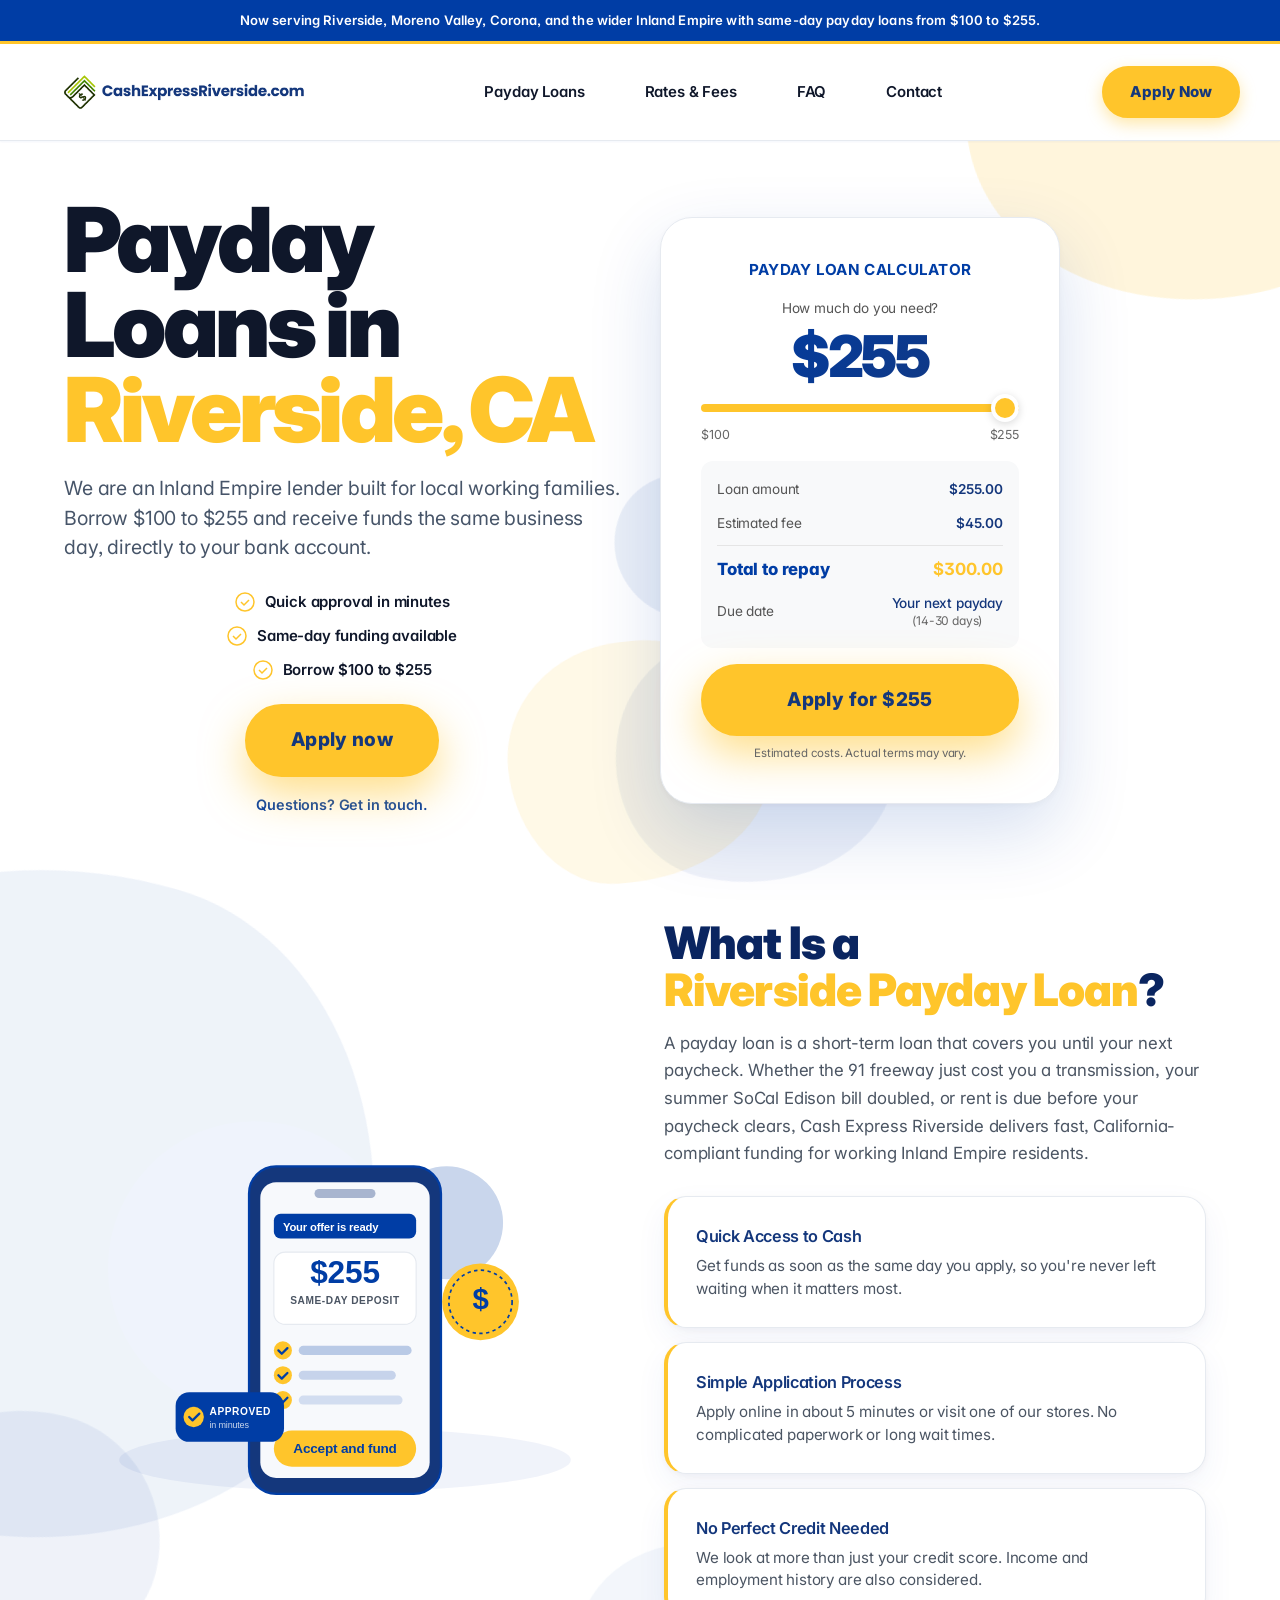
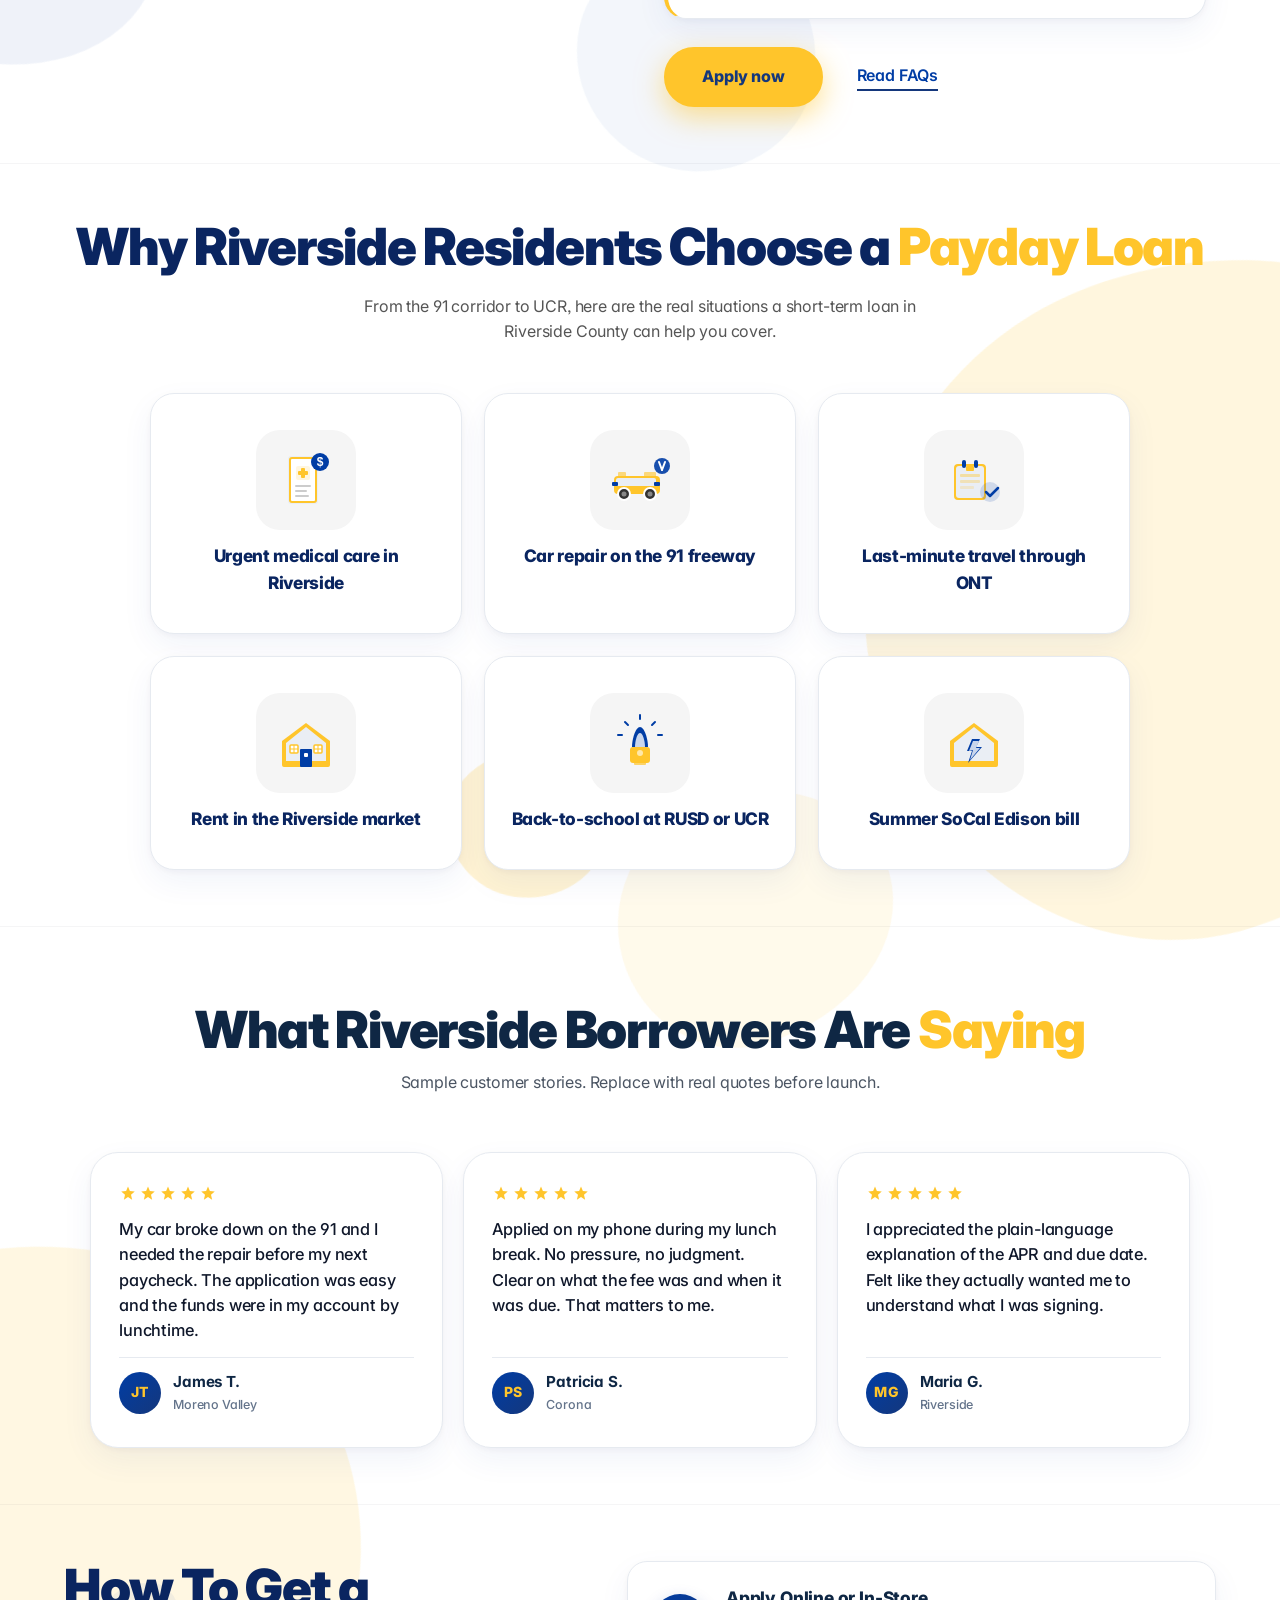
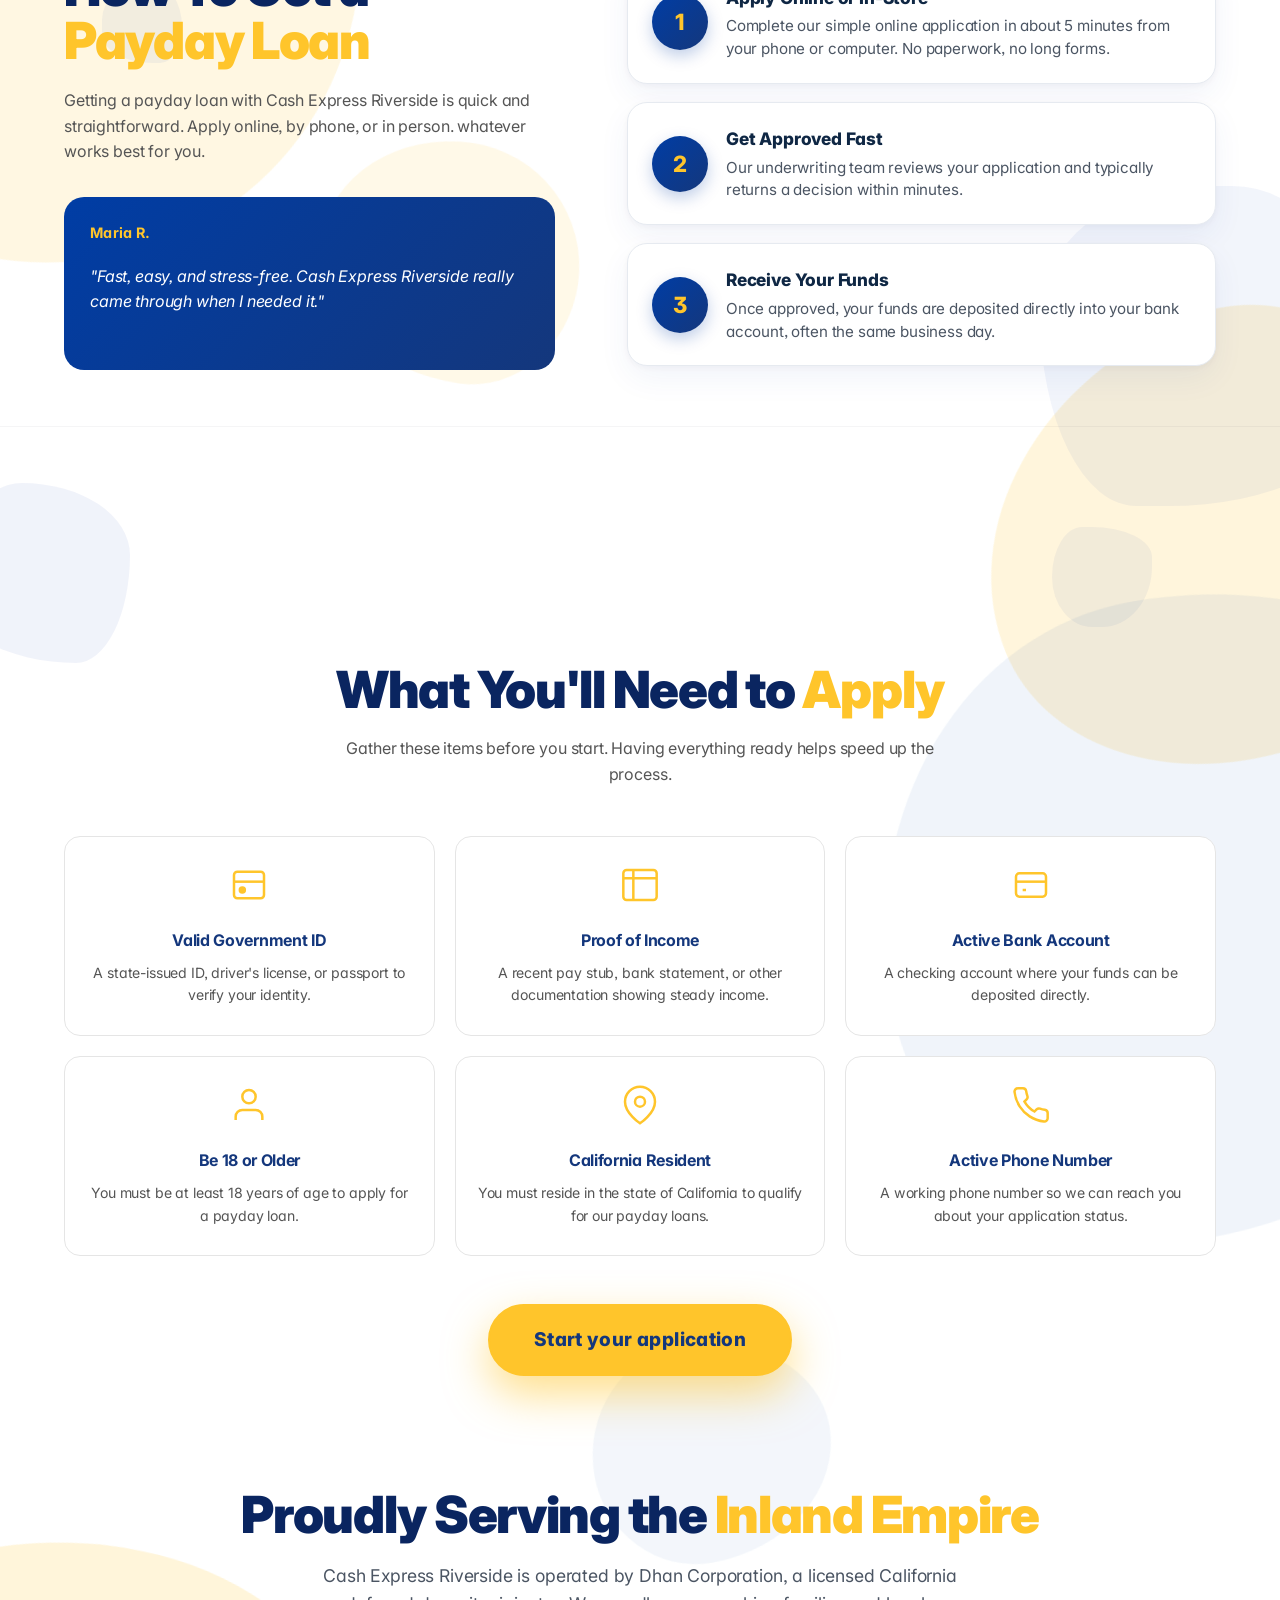
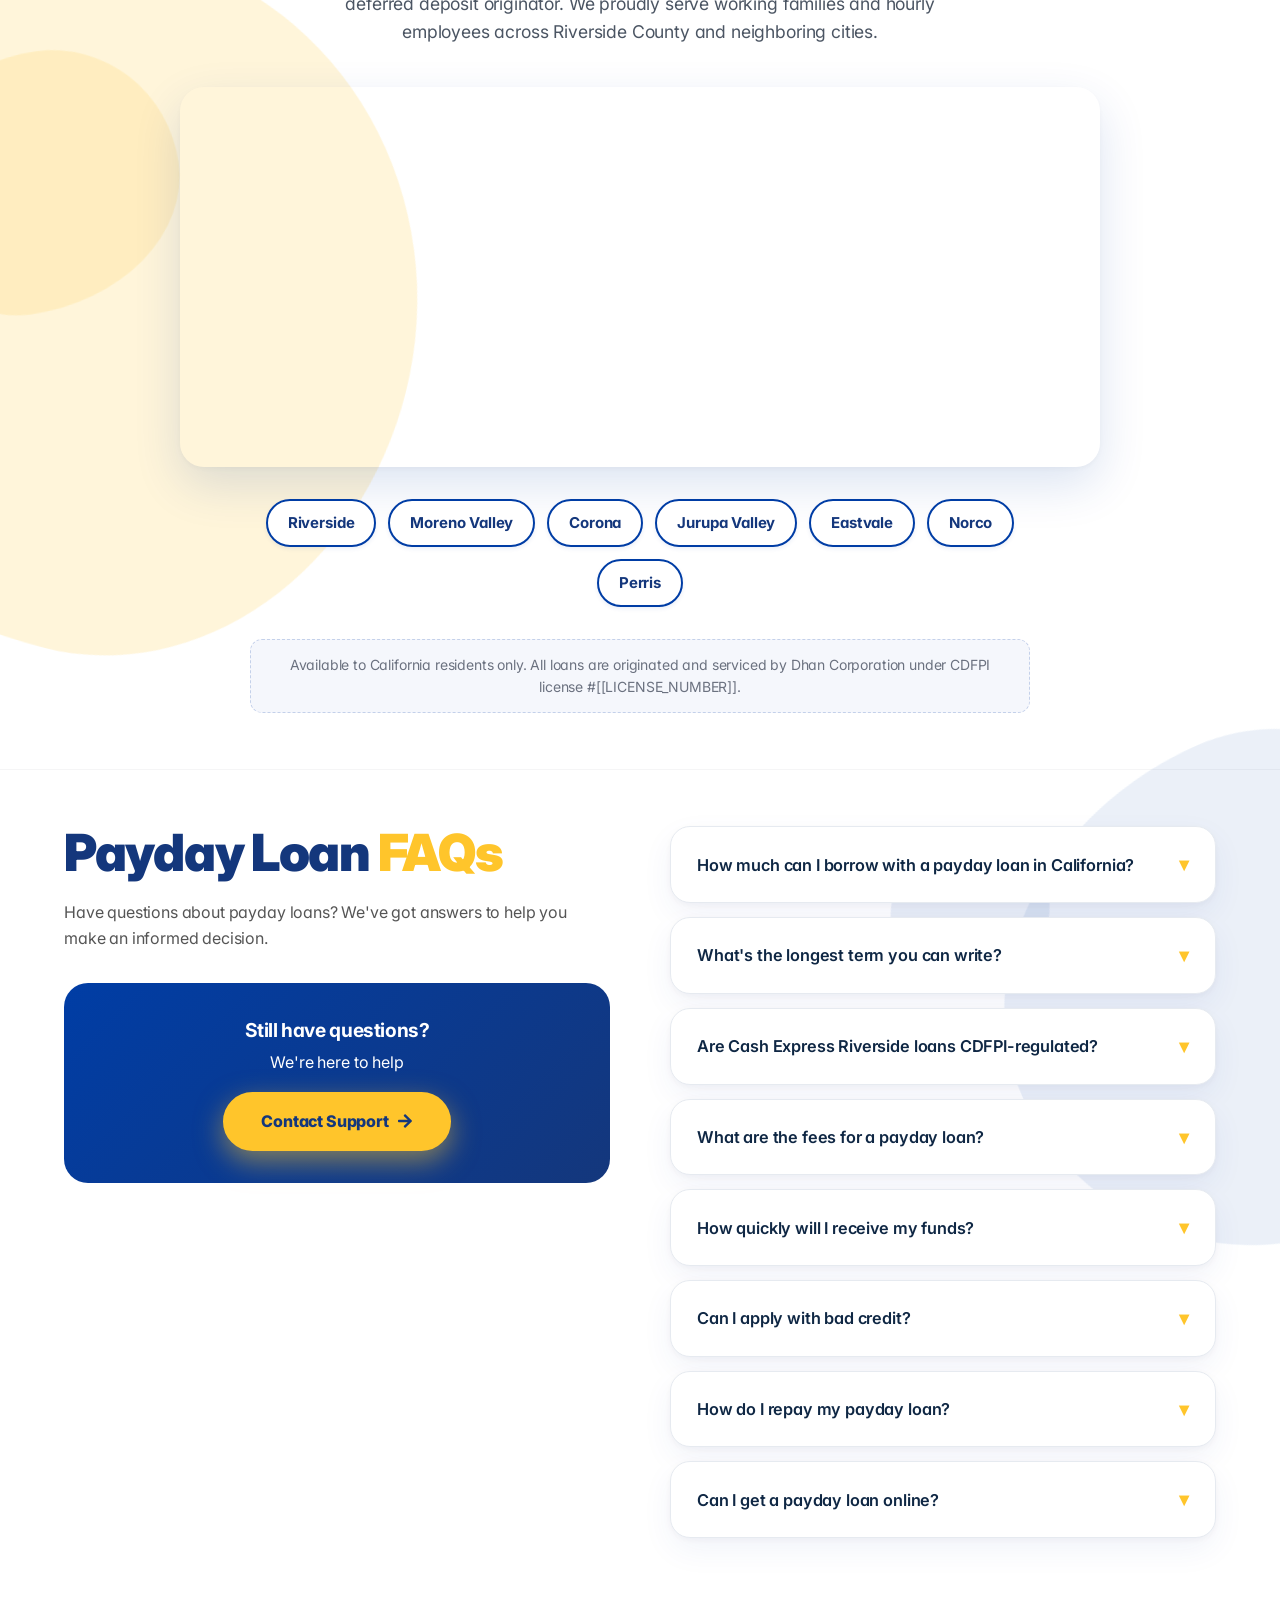
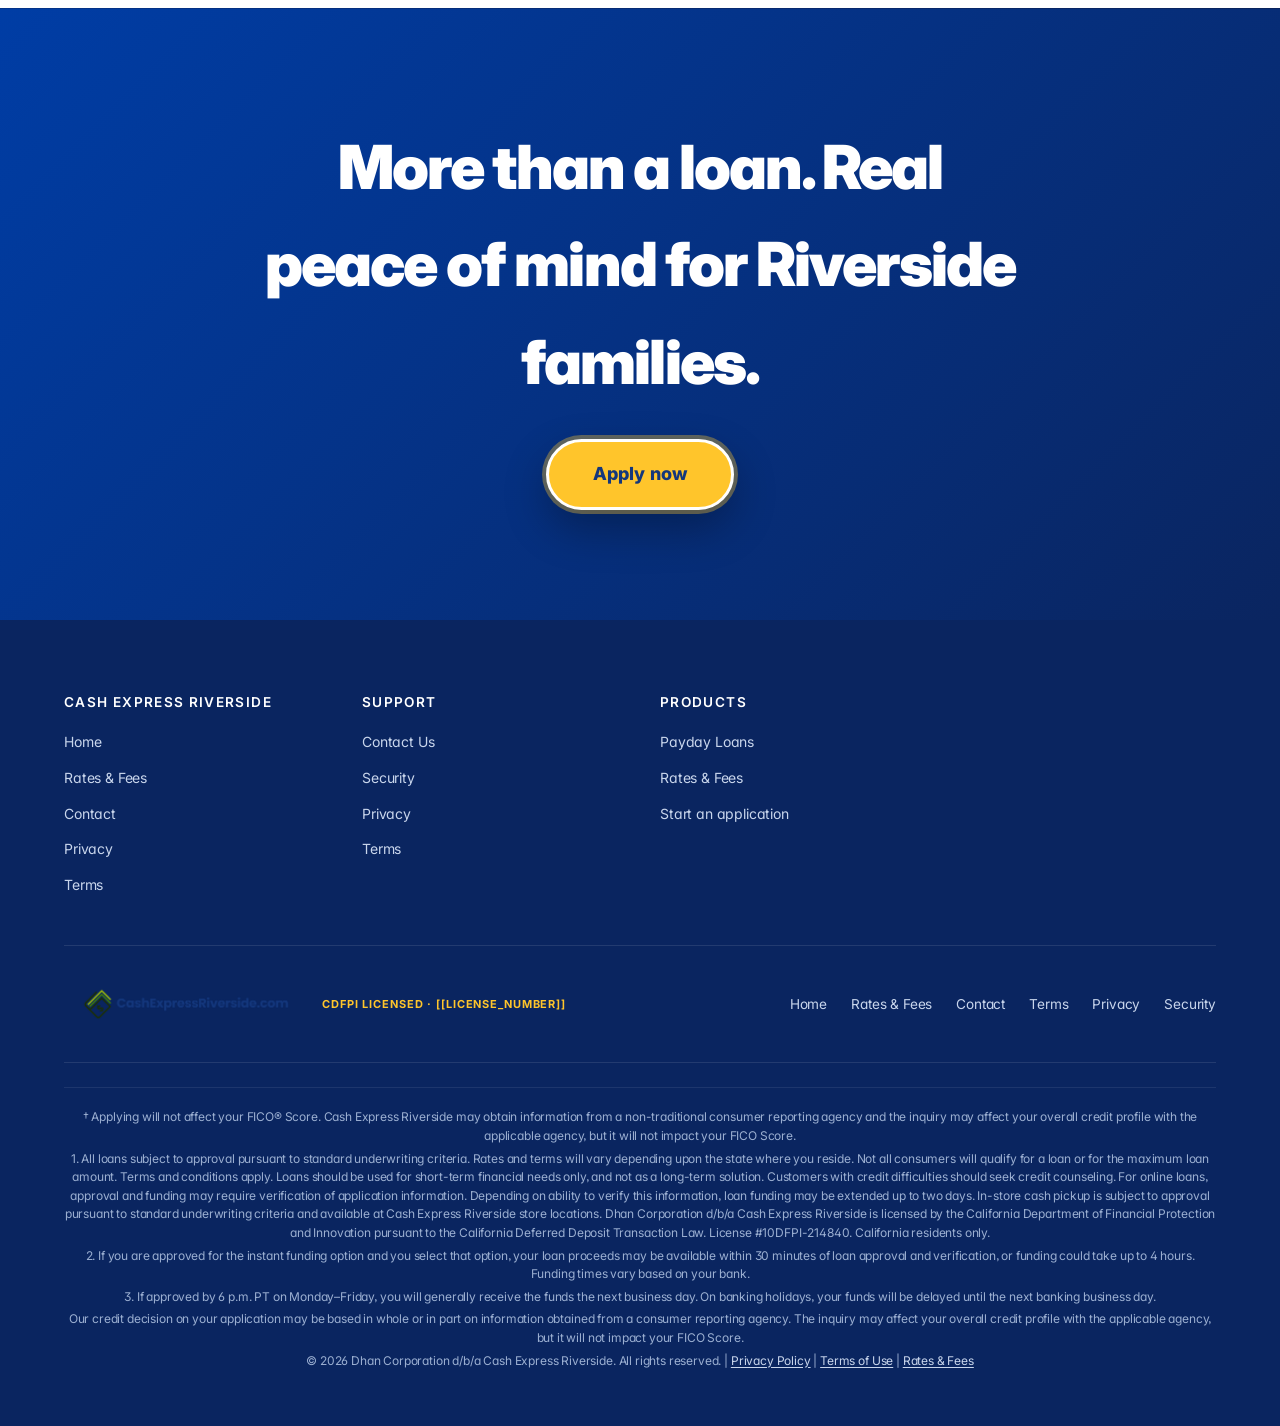
==== index.html @ 8b4ccc48 "spacing: kill the big empty band under the calculator on mobile Root-caused the screenshot the user " ====
<!DOCTYPE html>
<html lang="en">
<head>
  <meta charset="UTF-8">
  <meta name="viewport" content="width=device-width, initial-scale=1.0">
  <title>Payday Loans Riverside CA | Cash Express Riverside</title>
  <meta name="description" content="Fast payday loans in Riverside, CA. Cash Express Riverside offers $100–$255 same-day loans. Licensed California deferred deposit originator (CDFPI license #[[LICENSE_NUMBER]]). Apply online in 5 minutes.">
  <link rel="icon" type="image/png" href="/images/favicon.png">
  <link rel="apple-touch-icon" href="/images/favicon.png">
  <link rel="manifest" href="/site.webmanifest">
  <meta name="theme-color" content="#FFC52B">
  <link rel="preload" href="/fonts/poppins-600.woff2" as="font" type="font/woff2" crossorigin>
  <link rel="preload" href="/fonts/poppins-700.woff2" as="font" type="font/woff2" crossorigin>
  <link rel="preload" href="/fonts/poppins-400.woff2" as="font" type="font/woff2" crossorigin>
  <link rel="preload" href="/fonts/poppins-500.woff2" as="font" type="font/woff2" crossorigin>
  <link rel="preload" href="/fonts/poppins-800.woff2" as="font" type="font/woff2" crossorigin>
  <link rel="preload" href="/fonts/poppins-400-ext.woff2" as="font" type="font/woff2" crossorigin>
  <link rel="preload" href="/css/style.css?v=10" as="style">
  <link rel="preconnect" href="https://fonts.googleapis.com">
  <link rel="preconnect" href="https://fonts.gstatic.com" crossorigin>
  <link rel="preload" as="style" href="https://fonts.googleapis.com/css2?family=Inter:wght@400;500;600;700;800&display=swap">
  <link rel="stylesheet" href="https://fonts.googleapis.com/css2?family=Inter:wght@400;500;600;700;800&display=swap">
  <link rel="stylesheet" href="/css/style.css?v=10">
  <link rel="canonical" href="https://cashexpressriverside.com/">
  <meta name="robots" content="index,follow,max-image-preview:large,max-snippet:-1,max-video-preview:-1">
  <meta name="author" content="Cash Express Riverside">
  <meta name="geo.region" content="US-CA">
  <meta name="geo.placename" content="California">
  <meta property="og:type" content="website">
  <meta property="og:url" content="https://cashexpressriverside.com/">
  <meta property="og:site_name" content="Cash Express Riverside">
  <meta property="og:title" content="Payday Loans">
  <meta property="og:description" content="Fast payday loans in Riverside, CA. Cash Express Riverside offers $100–$255 same-day loans. Licensed California deferred deposit originator (CDFPI license #[[LICENSE_NUMBER]]). Apply online in 5 minutes.">
  <meta property="og:image" content="https://cashexpressriverside.com/images/og-default.png">
  <meta property="og:image:width" content="1200">
  <meta property="og:image:height" content="630">
  <meta property="og:locale" content="en_US">
  <meta name="twitter:card" content="summary_large_image">
  <meta name="twitter:title" content="Payday Loans">
  <meta name="twitter:description" content="Fast payday loans in Riverside, CA. Cash Express Riverside offers $100–$255 same-day loans. Licensed California deferred deposit originator (CDFPI license #[[LICENSE_NUMBER]]). Apply online in 5 minutes.">
  <meta name="twitter:image" content="https://cashexpressriverside.com/images/og-default.png">
  <script type="application/ld+json">{"@context":"https://schema.org","@type":"FinancialService","@id":"https://cashexpressriverside.com/#organization","name":"Cash Express Riverside","alternateName":"Cash Express Riverside California","url":"https://cashexpressriverside.com","logo":"https://cashexpressriverside.com/images/logo.png","image":"https://cashexpressriverside.com/images/og-default.png","description":"Riverside, California payday lender. Same-day funding from $100 to $255 under CDFPI license #[[LICENSE_NUMBER]] (operated by Dhan Corporation).","telephone":"[[CONTACT_PHONE]]","email":"[[CONTACT_EMAIL]]","areaServed":{"@type":"State","name":"California"},"sameAs":["https://www.facebook.com/cashexpressriverside","https://www.instagram.com/cashexpressriverside","https://twitter.com/cashexpressriverside"],"priceRange":"$100-$255","contactPoint":{"@type":"ContactPoint","telephone":"[[CONTACT_PHONE]]","contactType":"Customer Service","areaServed":"US-CA","availableLanguage":["English","Spanish"]}}</script>
  <script type="application/ld+json">{"@context":"https://schema.org","@type":"FinancialProduct","name":"Payday Loans","url":"https://cashexpressriverside.com/","description":"Fast payday loans in Riverside, CA. Cash Express Riverside offers $100–$255 same-day loans. Licensed California deferred deposit originator (CDFPI license #[[LICENSE_NUMBER]]). Apply online in 5 minutes.","provider":{"@id":"https://cashexpressriverside.com/#organization"},"areaServed":{"@type":"State","name":"California"},"category":"Loan"}</script>
  <script type="application/ld+json">{"@context":"https://schema.org","@type":"BreadcrumbList","itemListElement":[{"@type":"ListItem","position":1,"name":"Home","item":"https://cashexpressriverside.com/"},{"@type":"ListItem","position":2,"name":"Loans","item":"https://cashexpressriverside.com/loans/"},{"@type":"ListItem","position":3,"name":"Payday Loans","item":"https://cashexpressriverside.com/"}]}</script>
  <!-- Google tag (gtag.js) -->
    <script>
    window.dataLayer = window.dataLayer || [];
    function gtag(){dataLayer.push(arguments);}
    gtag('js', new Date());
    gtag('config', '[[GA4_ID]]', {
      'send_page_view': true,
      'cookie_flags': 'SameSite=None;Secure'
    });

    // Defer gtag.js until first user interaction (keeps LCP fast, clean PageSpeed)
    (function(){
      var loaded=false;
      function load(){
        if(loaded)return;loaded=true;
        var s=document.createElement('script');
        s.async=true;s.src='https://www.googletagmanager.com/gtag/js?id=[[GA4_ID]]';
        document.head.appendChild(s);
      }
      ['scroll','mousemove','touchstart','keydown','pointerdown'].forEach(function(e){
        window.addEventListener(e,load,{once:true,passive:true});
      });
    })();
  </script>
  <script src="/js/main.js" defer></script>
  <script src="/js/analytics.js" defer></script>
</head>
<body>
<div class="ce-blob-field" aria-hidden="true">
  <!-- 5 yellow + 5 navy, mixed sizes, scattered across viewport + scroll -->
  <div class="ce-blob b-large b-yellow b-1"></div>
  <div class="ce-blob b-large b-navy   b-2"></div>
  <div class="ce-blob b-large b-yellow b-3"></div>
  <div class="ce-blob b-mid   b-navy   b-4"></div>
  <div class="ce-blob b-mid   b-yellow b-5"></div>
  <div class="ce-blob b-mid   b-navy   b-6"></div>
  <div class="ce-blob b-mid   b-yellow b-7"></div>
  <div class="ce-blob b-small b-yellow b-8"></div>
  <div class="ce-blob b-small b-navy   b-9"></div>
  <div class="ce-blob b-small b-navy   b-10"></div>
</div>
<!-- ══════════════════════════════════════ -->
<!-- 1. TOP BANNER -->
<!-- ══════════════════════════════════════ -->
<div class="top-banner">
  <div class="container">
    <p class="banner-desktop">Now serving Riverside, Moreno Valley, Corona, and the wider Inland Empire with same-day payday loans from $100 to $255.</p>
    <p class="banner-mobile">Same-day payday loans in Riverside</p>
  </div>
</div>

<!-- ══════════════════════════════════════ -->
<!-- 2. HEADER / NAVIGATION -->
<!-- ══════════════════════════════════════ -->
<header class="site-header" id="site-header">
  <div class="header-inner container">
    <a href="/" class="logo">
      <img src="/images/logo.png" alt="Cash Express Riverside" width="285" height="80" fetchpriority="high">
    </a>

    <nav class="main-nav" id="main-nav">
      <ul class="nav-list">
          <li class="nav-item"><a href="/">Payday Loans</a></li>
          <li class="nav-item"><a href="/rates-and-fees/">Rates &amp; Fees</a></li>
          <li class="nav-item"><a href="#faq-section">FAQ</a></li>
          <li class="nav-item"><a href="/contact/">Contact</a></li>
        </ul>
    </nav>

    <div class="header-actions">
      
      <a href="https://apply.cashexpressriverside.com/?source_site=cashexpress_riverside&amp;utm_source=cashexpressriverside.com&amp;utm_medium=referral&amp;utm_campaign=payday_riverside" class="btn-apply">Apply Now</a>
      
    </div>

    <button class="menu-toggle" id="menu-toggle" aria-label="Open menu">
      <span></span><span></span><span></span>
    </button>
  </div>

  <!-- Mobile Menu -->
  <div class="mobile-menu" id="mobile-menu">
    <div class="mobile-menu-inner">
      <div class="mobile-menu-header">
        <a href="/" class="mobile-menu-logo">
          <img src="/images/logo.png" alt="Cash Express Riverside" width="200" height="56">
        </a>
        <button class="mobile-menu-close" id="mobile-menu-close" aria-label="Close menu">
          <svg width="24" height="24" viewBox="0 0 24 24" fill="none" stroke="#333" stroke-width="2" stroke-linecap="round"><path d="M18 6L6 18"/><path d="M6 6l12 12"/></svg>
        </button>
      </div>
      <ul class="mobile-nav-list">
        <li class="mobile-nav-item"><a href="/">Payday Loans</a></li>
        <li class="mobile-nav-item"><a href="/rates-and-fees/">Rates &amp; Fees</a></li>
        <li class="mobile-nav-item"><a href="#faq-section">FAQ</a></li>
        <li class="mobile-nav-item"><a href="/contact/">Contact</a></li>
      </ul>
      <div class="mobile-menu-extra">
        
        <div class="mobile-btn-row">
          <a href="https://apply.cashexpressriverside.com/?source_site=cashexpress_riverside&amp;utm_source=cashexpressriverside.com&amp;utm_medium=referral&amp;utm_campaign=payday_riverside" class="btn-apply">Apply Now</a>
          
        </div>
      </div>
    </div>
  </div>
  <div class="mobile-menu-overlay" id="mobile-overlay"></div>
</header>

<main id="main-content">

<!-- Global flowing decoration blobs — page-level, absolute-positioned so they
     cross section boundaries naturally. -->
<div class="gb gb-2"></div>
  <div class="gb gb-3"></div>
  <div class="gb gb-4"></div>
  <div class="gb gb-5"></div>
  <div class="gb gb-6"></div>
  <div class="gb gb-7"></div>
  <div class="gb gb-8"></div>
  <div class="gb gb-9"></div>
  <div class="gb gb-10"></div>
  <div class="gb gb-11"></div>
  <div class="gb gb-12"></div>

</div>



<!-- ══════════════════════════════════════ -->
<!-- 3. PAGE HERO -->
<!-- ══════════════════════════════════════ -->
<section class="page-hero">
  <div class="container hero-grid">
    <div class="hero-content">
      <h1 class="animate-on-scroll">Payday Loans in <span class="underline-accent">Riverside, CA</span></h1>
      <p class="hero-subtitle animate-on-scroll">We are an Inland Empire lender built for local working families. Borrow $100 to $255 and receive funds the same business day, directly to your bank account.</p>
      <ul class="hero-checks animate-on-scroll">
        <li><svg width="20" height="20" viewBox="0 0 20 20" fill="#FFC52B"><circle cx="10" cy="10" r="9" fill="none" stroke="#FFC52B" stroke-width="1.5"/><path d="M6 10l3 3 5-5" fill="none" stroke="#FFC52B" stroke-width="1.5"/></svg> Quick approval in minutes</li>
        <li><svg width="20" height="20" viewBox="0 0 20 20" fill="#FFC52B"><circle cx="10" cy="10" r="9" fill="none" stroke="#FFC52B" stroke-width="1.5"/><path d="M6 10l3 3 5-5" fill="none" stroke="#FFC52B" stroke-width="1.5"/></svg> Same-day funding available</li>
        <li><svg width="20" height="20" viewBox="0 0 20 20" fill="#FFC52B"><circle cx="10" cy="10" r="9" fill="none" stroke="#FFC52B" stroke-width="1.5"/><path d="M6 10l3 3 5-5" fill="none" stroke="#FFC52B" stroke-width="1.5"/></svg> Borrow $100 to $255</li>
      </ul>
      <div class="hero-cta animate-on-scroll">
        <a href="https://apply.cashexpressriverside.com/?source_site=cashexpress_riverside&amp;utm_source=cashexpressriverside.com&amp;utm_medium=referral&amp;utm_campaign=payday_riverside" class="btn-apply btn-lg">Apply now</a>
        <a href="/contact/" class="hero-link">Questions? Get in touch.</a>
      </div>
      <div class="hero-badges animate-on-scroll">
        </div>
    </div>
    <div class="loan-calc animate-on-scroll">
      <h2>Payday Loan Calculator</h2>
      <div class="calc-field">
        <label for="calc-slider">How much do you need?</label>
        <div class="calc-amount" id="calc-amount">$255</div>
        <input type="range" id="calc-slider" min="0" max="6" step="1" value="6" class="calc-slider">
        <div class="calc-range-labels"><span>$100</span><span>$255</span></div>
      </div>
      <div class="calc-summary">
        <div class="calc-row"><span>Loan amount</span><span id="calc-loan">$255.00</span></div>
        <div class="calc-row"><span>Estimated fee</span><span id="calc-fee">$45.00</span></div>
        <div class="calc-divider"></div>
        <div class="calc-row calc-total"><span>Total to repay</span><span id="calc-total">$300.00</span></div>
        <div class="calc-row calc-due"><span>Due date</span><span>Your next payday<br><small>(14-30 days)</small></span></div>
      </div>
      <a href="https://apply.cashexpressriverside.com/?source_site=cashexpress_riverside&amp;utm_source=cashexpressriverside.com&amp;utm_medium=referral&amp;utm_campaign=payday_riverside" class="btn-apply btn-lg calc-cta" id="calc-cta">Apply for $255</a>
      <p class="calc-disclaimer">Estimated costs. Actual terms may vary.</p>
    </div>
  </div>
  <div class="page-hero-blob-1" aria-hidden="true"></div>
  <div class="page-hero-blob-2" aria-hidden="true"></div>
  <div class="page-hero-blob-3" aria-hidden="true"></div>
</section>

<!-- ═════════════════════════════════════ -->
<!-- 4. WHAT ARE PAYDAY LOANS -->
<!-- ══════════════════════════════════════ -->
<section class="features">
  <div class="features-blob" aria-hidden="true"></div>
  <div class="container features-grid">
    <div class="features-image-v2" aria-hidden="true">
        <svg viewBox="0 0 480 420" width="100%" height="auto" xmlns="http://www.w3.org/2000/svg" style="max-width:440px;display:block;margin:0 auto">
          <!-- soft background blob -->
          <ellipse cx="240" cy="340" rx="200" ry="28" fill="rgba(0,61,165,.06)"/>
          <circle cx="160" cy="170" r="130" fill="#EFF3FC"/>
          <circle cx="330" cy="130" r="50" fill="#C9D6EC"/>
          <!-- phone body -->
          <g transform="translate(155,80)">
            <rect x="0" y="0" width="170" height="290" rx="24" fill="#14377C" stroke="#003DA5" stroke-width="2"/>
            <rect x="10" y="14" width="150" height="262" rx="14" fill="#F7F9FC"/>
            <rect x="58" y="20" width="54" height="8" rx="4" fill="#14377C" opacity=".35"/>
            <!-- app header -->
            <rect x="22" y="42" width="126" height="22" rx="6" fill="#003DA5"/>
            <text x="30" y="57" font-family="Poppins,Helvetica Neue,Arial,sans-serif" font-size="10" font-weight="700" fill="#FFFFFF">Your offer is ready</text>
            <!-- amount card -->
            <rect x="22" y="76" width="126" height="64" rx="10" fill="#FFFFFF" stroke="#E6EAF0"/>
            <text x="85" y="103" text-anchor="middle" font-family="Poppins,Helvetica Neue,Arial,sans-serif" font-size="28" font-weight="800" fill="#003DA5">$255</text>
            <text x="85" y="122" text-anchor="middle" font-family="Poppins,Helvetica Neue,Arial,sans-serif" font-size="9" font-weight="600" fill="#4B5563" letter-spacing=".5">SAME-DAY DEPOSIT</text>
            <!-- checklist rows -->
            <g transform="translate(22,155)">
              <circle cx="8" cy="8" r="8" fill="#FFC52B"/>
              <path d="M4 8 l3 3 l5 -5" fill="none" stroke="#003DA5" stroke-width="2" stroke-linecap="round" stroke-linejoin="round"/>
              <rect x="22" y="4" width="100" height="8" rx="4" fill="#003DA5" opacity=".25"/>
              <circle cx="8" cy="30" r="8" fill="#FFC52B"/>
              <path d="M4 30 l3 3 l5 -5" fill="none" stroke="#003DA5" stroke-width="2" stroke-linecap="round" stroke-linejoin="round"/>
              <rect x="22" y="26" width="86" height="8" rx="4" fill="#003DA5" opacity=".20"/>
              <circle cx="8" cy="52" r="8" fill="#FFC52B"/>
              <path d="M4 52 l3 3 l5 -5" fill="none" stroke="#003DA5" stroke-width="2" stroke-linecap="round" stroke-linejoin="round"/>
              <rect x="22" y="48" width="92" height="8" rx="4" fill="#003DA5" opacity=".15"/>
            </g>
            <!-- CTA pill inside phone -->
            <rect x="22" y="234" width="126" height="32" rx="16" fill="#FFC52B"/>
            <text x="85" y="254" text-anchor="middle" font-family="Poppins,Helvetica Neue,Arial,sans-serif" font-size="12" font-weight="800" fill="#003DA5">Accept and fund</text>
          </g>
          <!-- floating dollar coin -->
          <g transform="translate(360,200)">
            <circle cx="0" cy="0" r="34" fill="#FFC52B"/>
            <circle cx="0" cy="0" r="28" fill="none" stroke="#003DA5" stroke-width="1.5" stroke-dasharray="3 3"/>
            <text x="0" y="6" text-anchor="middle" font-family="Poppins,Helvetica Neue,Arial,sans-serif" font-size="26" font-weight="800" fill="#003DA5">$</text>
          </g>
          <!-- floating check badge -->
          <g transform="translate(90,280)">
            <rect x="0" y="0" width="96" height="44" rx="12" fill="#003DA5"/>
            <circle cx="16" cy="22" r="9" fill="#FFC52B"/>
            <path d="M12 22 l3 3 l6 -6" fill="none" stroke="#003DA5" stroke-width="2" stroke-linecap="round" stroke-linejoin="round"/>
            <text x="30" y="20" font-family="Poppins,Helvetica Neue,Arial,sans-serif" font-size="9" font-weight="700" fill="#FFFFFF" letter-spacing=".5">APPROVED</text>
            <text x="30" y="32" font-family="Poppins,Helvetica Neue,Arial,sans-serif" font-size="8" font-weight="500" fill="#C9D6EC">in minutes</text>
          </g>
        </svg>
      </div>
    <div class="features-content">
      <h2 class="section-heading animate-on-scroll">What Is a <span class="underline-accent">Riverside Payday Loan</span>?</h2>
      <p class="animate-on-scroll">A payday loan is a short-term loan that covers you until your next paycheck. Whether the 91 freeway just cost you a transmission, your summer SoCal Edison bill doubled, or rent is due before your paycheck clears, Cash Express Riverside delivers fast, California-compliant funding for working Inland Empire residents.</p>
      <div class="feature-cards">
        <div class="feature-card animate-on-scroll">
          <h3>Quick Access to Cash</h3>
          <p>Get funds as soon as the same day you apply, so you're never left waiting when it matters most.</p>
        </div>
        <div class="feature-card animate-on-scroll">
          <h3>Simple Application Process</h3>
          <p>Apply online in about 5 minutes or visit one of our stores. No complicated paperwork or long wait times.</p>
        </div>
        <div class="feature-card animate-on-scroll">
          <h3>No Perfect Credit Needed</h3>
          <p>We look at more than just your credit score. Income and employment history are also considered.</p>
        </div>
      </div>
      <div class="features-cta animate-on-scroll">
        <a href="https://apply.cashexpressriverside.com/?source_site=cashexpress_riverside&amp;utm_source=cashexpressriverside.com&amp;utm_medium=referral&amp;utm_campaign=payday_riverside" class="btn-apply">Apply now</a>
        <a href="#faq-section" class="features-link">Read FAQs</a>
      </div>
    </div>
  </div>
</section>

<!-- ══════════════════════════════════════ -->
<!-- 4b. WHAT CAN YOU USE A PAYDAY LOAN FOR -->
<!-- ══════════════════════════════════════ -->
<section class="use-cases">
  <div class="use-cases-blob" aria-hidden="true"></div>
  <div class="container">
    <h2 class="section-heading animate-on-scroll" style="text-align:center;">Why Riverside Residents Choose a <span class="underline-accent">Payday Loan</span></h2>
    <p style="text-align:center; color:#555; max-width:600px; margin:0 auto 48px;" class="animate-on-scroll">From the 91 corridor to UCR, here are the real situations a short-term loan in Riverside County can help you cover.</p>
    <div class="use-cases-grid">
      <!-- Medical Bills -->
      <div class="use-case-card animate-on-scroll">
        <div class="use-case-icon">
          <svg width="64" height="64" viewBox="0 0 64 64" fill="none" xmlns="http://www.w3.org/2000/svg">
            <rect x="14" y="8" width="30" height="48" rx="3" fill="#EAEEF4"/>
            <rect x="16" y="10" width="26" height="44" rx="2" fill="#fff" stroke="#FFC52B" stroke-width="2"/>
            <rect x="22" y="18" width="14" height="14" rx="2" fill="#FFC52B" opacity=".15"/>
            <rect x="27" y="20" width="4" height="10" rx="1" fill="#FFC52B"/>
            <rect x="24" y="23" width="10" height="4" rx="1" fill="#FFC52B"/>
            <line x1="22" y1="38" x2="36" y2="38" stroke="#ccc" stroke-width="2" stroke-linecap="round"/>
            <line x1="22" y1="43" x2="32" y2="43" stroke="#ccc" stroke-width="2" stroke-linecap="round"/>
            <line x1="22" y1="48" x2="34" y2="48" stroke="#ccc" stroke-width="2" stroke-linecap="round"/>
            <circle cx="46" cy="14" r="9" fill="#003DA5"/>
            <text x="46" y="18" font-family="Poppins,sans-serif" font-size="12" font-weight="700" fill="#fff" text-anchor="middle">$</text>
          </svg>
        </div>
        <h3>Urgent medical care in Riverside</h3>
      </div>
      <!-- Car Repairs -->
      <div class="use-case-card animate-on-scroll">
        <div class="use-case-icon">
          <svg width="64" height="64" viewBox="0 0 64 64" fill="none" xmlns="http://www.w3.org/2000/svg">
            <rect x="6" y="28" width="46" height="18" rx="4" fill="#FFC52B"/>
            <rect x="10" y="24" width="8" height="6" rx="1" fill="#FFC52B" opacity=".6"/>
            <rect x="36" y="24" width="12" height="6" rx="1" fill="#FFC52B" opacity=".6"/>
            <rect x="8" y="30" width="40" height="8" rx="2" fill="#EAEEF4"/>
            <circle cx="16" cy="46" r="6" fill="#333" stroke="#fff" stroke-width="2"/>
            <circle cx="16" cy="46" r="2.5" fill="#888"/>
            <circle cx="42" cy="46" r="6" fill="#333" stroke="#fff" stroke-width="2"/>
            <circle cx="42" cy="46" r="2.5" fill="#888"/>
            <rect x="4" y="34" width="6" height="4" rx="1" fill="#003DA5"/>
            <rect x="46" y="34" width="6" height="4" rx="1" fill="#003DA5"/>
            <circle cx="54" cy="18" r="8" fill="#003DA5" opacity=".9"/>
            <path d="M51 14l3 8 3-8" stroke="#fff" stroke-width="2" stroke-linecap="round" stroke-linejoin="round"/>
            <circle cx="54" cy="22" r="1" fill="#fff"/>
          </svg>
        </div>
        <h3>Car repair on the 91 freeway</h3>
      </div>
      <!-- Travel Emergencies -->
      <div class="use-case-card animate-on-scroll">
        <div class="use-case-icon">
          <svg width="64" height="64" viewBox="0 0 64 64" fill="none" xmlns="http://www.w3.org/2000/svg">
            <rect x="12" y="16" width="32" height="36" rx="4" fill="#FFC52B"/>
            <rect x="14" y="18" width="28" height="32" rx="3" fill="#EAEEF4"/>
            <rect x="20" y="12" width="4" height="8" rx="2" fill="#003DA5"/>
            <rect x="32" y="12" width="4" height="8" rx="2" fill="#003DA5"/>
            <rect x="18" y="26" width="20" height="3" rx="1" fill="#FFC52B" opacity=".4"/>
            <rect x="18" y="32" width="20" height="3" rx="1" fill="#FFC52B" opacity=".3"/>
            <rect x="18" y="38" width="14" height="3" rx="1" fill="#FFC52B" opacity=".2"/>
            <rect x="24" y="18" width="8" height="5" rx="1" fill="#FFC52B"/>
            <circle cx="48" cy="44" r="10" fill="#003DA5" opacity=".15"/>
            <path d="M44 44l4 4 8-8" stroke="#003DA5" stroke-width="2.5" stroke-linecap="round" stroke-linejoin="round"/>
          </svg>
        </div>
        <h3>Last-minute travel through ONT</h3>
      </div>
      <!-- Rent or Housing Costs -->
      <div class="use-case-card animate-on-scroll">
        <div class="use-case-icon">
          <svg width="64" height="64" viewBox="0 0 64 64" fill="none" xmlns="http://www.w3.org/2000/svg">
            <path d="M8 30L32 12l24 18v24a2 2 0 0 1-2 2H10a2 2 0 0 1-2-2V30z" fill="#FFC52B"/>
            <path d="M12 32L32 16l20 16v18H12V32z" fill="#EAEEF4"/>
            <rect x="26" y="38" width="12" height="18" rx="1" fill="#003DA5"/>
            <rect x="30" y="42" width="4" height="4" rx="1" fill="#fff"/>
            <rect x="16" y="34" width="8" height="8" rx="1" fill="#fff" stroke="#FFC52B" stroke-width="1.5"/>
            <line x1="20" y1="34" x2="20" y2="42" stroke="#FFC52B" stroke-width="1"/>
            <line x1="16" y1="38" x2="24" y2="38" stroke="#FFC52B" stroke-width="1"/>
            <rect x="40" y="34" width="8" height="8" rx="1" fill="#fff" stroke="#FFC52B" stroke-width="1.5"/>
            <line x1="44" y1="34" x2="44" y2="42" stroke="#FFC52B" stroke-width="1"/>
            <line x1="40" y1="38" x2="48" y2="38" stroke="#FFC52B" stroke-width="1"/>
          </svg>
        </div>
        <h3>Rent in the Riverside market</h3>
      </div>
      <!-- Emergency Expenses -->
      <div class="use-case-card animate-on-scroll">
        <div class="use-case-icon">
          <svg width="64" height="64" viewBox="0 0 64 64" fill="none" xmlns="http://www.w3.org/2000/svg">
            <rect x="22" y="36" width="20" height="16" rx="3" fill="#FFC52B"/>
            <rect x="26" y="50" width="12" height="4" rx="1" fill="#FFC52B" opacity=".7"/>
            <path d="M24 36c0-8 3.6-20 8-20s8 12 8 20" fill="#003DA5"/>
            <path d="M27 36c0-6 2.2-14 5-14s5 8 5 14" fill="#C9D6EC"/>
            <line x1="32" y1="8" x2="32" y2="4" stroke="#003DA5" stroke-width="2" stroke-linecap="round"/>
            <line x1="20" y1="14" x2="17" y2="11" stroke="#003DA5" stroke-width="2" stroke-linecap="round"/>
            <line x1="44" y1="14" x2="47" y2="11" stroke="#003DA5" stroke-width="2" stroke-linecap="round"/>
            <line x1="14" y1="24" x2="10" y2="24" stroke="#003DA5" stroke-width="2" stroke-linecap="round"/>
            <line x1="50" y1="24" x2="54" y2="24" stroke="#003DA5" stroke-width="2" stroke-linecap="round"/>
            <circle cx="32" cy="42" r="3" fill="#fff" opacity=".6"/>
          </svg>
        </div>
        <h3>Back-to-school at RUSD or UCR</h3>
      </div>
      <!-- Utility Payments -->
      <div class="use-case-card animate-on-scroll">
        <div class="use-case-icon">
          <svg width="64" height="64" viewBox="0 0 64 64" fill="none" xmlns="http://www.w3.org/2000/svg">
            <path d="M8 30L32 12l24 18v24a2 2 0 0 1-2 2H10a2 2 0 0 1-2-2V30z" fill="#FFC52B"/>
            <path d="M12 32L32 16l20 16v18H12V32z" fill="#EAEEF4"/>
            <polygon points="30,28 25,40 30,40 26,52 40,36 34,36 38,28" fill="#003DA5"/>
            <polygon points="31,30 27,40 31,39 28,49 38,37 34,37 37,30" fill="#C9D6EC"/>
          </svg>
        </div>
        <h3>Summer SoCal Edison bill</h3>
      </div>
    </div>
  </div>
</section>


<!-- ══════════════════════════════════════ -->
<!-- 4c. TESTIMONIALS (placeholder — replace with real customer stories pre-launch) -->
<!-- ══════════════════════════════════════ -->
<section class="testimonials" aria-labelledby="testimonials-heading">
  <div class="container">
    <h2 id="testimonials-heading" class="section-heading animate-on-scroll" style="text-align:center">What Riverside Borrowers Are <span class="underline-accent">Saying</span></h2>
    <p class="animate-on-scroll" style="text-align:center;max-width:640px;margin:0 auto 48px;color:#4b5563">Sample customer stories. Replace with real quotes before launch.</p>
    <div class="testimonials-grid">

      <figure class="tm-card animate-on-scroll">
        <div class="tm-stars" aria-label="5 star rating">
          <svg viewBox="0 0 24 24" width="18" height="18" fill="#FFC52B"><path d="M12 2 L14.5 8 L21 8.5 L16 13 L17.5 19.5 L12 16 L6.5 19.5 L8 13 L3 8.5 L9.5 8 Z"/></svg>
          <svg viewBox="0 0 24 24" width="18" height="18" fill="#FFC52B"><path d="M12 2 L14.5 8 L21 8.5 L16 13 L17.5 19.5 L12 16 L6.5 19.5 L8 13 L3 8.5 L9.5 8 Z"/></svg>
          <svg viewBox="0 0 24 24" width="18" height="18" fill="#FFC52B"><path d="M12 2 L14.5 8 L21 8.5 L16 13 L17.5 19.5 L12 16 L6.5 19.5 L8 13 L3 8.5 L9.5 8 Z"/></svg>
          <svg viewBox="0 0 24 24" width="18" height="18" fill="#FFC52B"><path d="M12 2 L14.5 8 L21 8.5 L16 13 L17.5 19.5 L12 16 L6.5 19.5 L8 13 L3 8.5 L9.5 8 Z"/></svg>
          <svg viewBox="0 0 24 24" width="18" height="18" fill="#FFC52B"><path d="M12 2 L14.5 8 L21 8.5 L16 13 L17.5 19.5 L12 16 L6.5 19.5 L8 13 L3 8.5 L9.5 8 Z"/></svg>
        </div>
        <blockquote>My car broke down on the 91 and I needed the repair before my next paycheck. The application was easy and the funds were in my account by lunchtime.</blockquote>
        <figcaption>
          <div class="tm-avatar" aria-hidden="true">JT</div>
          <div>
            <strong>James T.</strong>
            <span>Moreno Valley</span>
          </div>
        </figcaption>
      </figure>

      <figure class="tm-card animate-on-scroll">
        <div class="tm-stars" aria-label="5 star rating">
          <svg viewBox="0 0 24 24" width="18" height="18" fill="#FFC52B"><path d="M12 2 L14.5 8 L21 8.5 L16 13 L17.5 19.5 L12 16 L6.5 19.5 L8 13 L3 8.5 L9.5 8 Z"/></svg>
          <svg viewBox="0 0 24 24" width="18" height="18" fill="#FFC52B"><path d="M12 2 L14.5 8 L21 8.5 L16 13 L17.5 19.5 L12 16 L6.5 19.5 L8 13 L3 8.5 L9.5 8 Z"/></svg>
          <svg viewBox="0 0 24 24" width="18" height="18" fill="#FFC52B"><path d="M12 2 L14.5 8 L21 8.5 L16 13 L17.5 19.5 L12 16 L6.5 19.5 L8 13 L3 8.5 L9.5 8 Z"/></svg>
          <svg viewBox="0 0 24 24" width="18" height="18" fill="#FFC52B"><path d="M12 2 L14.5 8 L21 8.5 L16 13 L17.5 19.5 L12 16 L6.5 19.5 L8 13 L3 8.5 L9.5 8 Z"/></svg>
          <svg viewBox="0 0 24 24" width="18" height="18" fill="#FFC52B"><path d="M12 2 L14.5 8 L21 8.5 L16 13 L17.5 19.5 L12 16 L6.5 19.5 L8 13 L3 8.5 L9.5 8 Z"/></svg>
        </div>
        <blockquote>Applied on my phone during my lunch break. No pressure, no judgment. Clear on what the fee was and when it was due. That matters to me.</blockquote>
        <figcaption>
          <div class="tm-avatar" aria-hidden="true">PS</div>
          <div>
            <strong>Patricia S.</strong>
            <span>Corona</span>
          </div>
        </figcaption>
      </figure>

      <figure class="tm-card animate-on-scroll">
        <div class="tm-stars" aria-label="5 star rating">
          <svg viewBox="0 0 24 24" width="18" height="18" fill="#FFC52B"><path d="M12 2 L14.5 8 L21 8.5 L16 13 L17.5 19.5 L12 16 L6.5 19.5 L8 13 L3 8.5 L9.5 8 Z"/></svg>
          <svg viewBox="0 0 24 24" width="18" height="18" fill="#FFC52B"><path d="M12 2 L14.5 8 L21 8.5 L16 13 L17.5 19.5 L12 16 L6.5 19.5 L8 13 L3 8.5 L9.5 8 Z"/></svg>
          <svg viewBox="0 0 24 24" width="18" height="18" fill="#FFC52B"><path d="M12 2 L14.5 8 L21 8.5 L16 13 L17.5 19.5 L12 16 L6.5 19.5 L8 13 L3 8.5 L9.5 8 Z"/></svg>
          <svg viewBox="0 0 24 24" width="18" height="18" fill="#FFC52B"><path d="M12 2 L14.5 8 L21 8.5 L16 13 L17.5 19.5 L12 16 L6.5 19.5 L8 13 L3 8.5 L9.5 8 Z"/></svg>
          <svg viewBox="0 0 24 24" width="18" height="18" fill="#FFC52B"><path d="M12 2 L14.5 8 L21 8.5 L16 13 L17.5 19.5 L12 16 L6.5 19.5 L8 13 L3 8.5 L9.5 8 Z"/></svg>
        </div>
        <blockquote>I appreciated the plain-language explanation of the APR and due date. Felt like they actually wanted me to understand what I was signing.</blockquote>
        <figcaption>
          <div class="tm-avatar" aria-hidden="true">MG</div>
          <div>
            <strong>Maria G.</strong>
            <span>Riverside</span>
          </div>
        </figcaption>
      </figure>

    </div>
  </div>
</section>

<!-- ══════════════════════════════════════ -->
<!-- 5. HOW IT WORKS -->
<!-- ══════════════════════════════════════ -->
<section class="how-it-works">
  <div class="container how-grid">
    <div class="how-left">
      <h2 class="section-heading animate-on-scroll">How To Get a <span class="underline-accent">Payday Loan</span></h2>
      <p class="animate-on-scroll">Getting a payday loan with Cash Express Riverside is quick and straightforward. Apply online, by phone, or in person. whatever works best for you.</p>
      <div class="testimonial-card animate-on-scroll">
        <div class="testimonial-header">
          
          <div>
            <span class="testimonial-name">Maria R.</span>
            
          </div>
        </div>
        <p class="testimonial-quote">"Fast, easy, and stress-free. Cash Express Riverside really came through when I needed it."</p>
      </div>
    </div>
    <div class="how-right">
      <div class="step-card animate-on-scroll">
        <div class="step-num">1</div>
        <div>
          <div class="step-label">Apply Online or In-Store</div>
          <p>Complete our simple online application in about 5 minutes from your phone or computer. No paperwork, no long forms.</p>
        </div>
      </div>
      <div class="step-card animate-on-scroll">
        <div class="step-num">2</div>
        <div>
          <div class="step-label">Get Approved Fast</div>
          <p>Our underwriting team reviews your application and typically returns a decision within minutes.</p>
        </div>
      </div>
      <div class="step-card animate-on-scroll">
        <div class="step-num">3</div>
        <div>
          <div class="step-label">Receive Your Funds</div>
          <p>Once approved, your funds are deposited directly into your bank account, often the same business day.</p>
        </div>
      </div>
    </div>
  </div>
</section>

<!-- ══════════════════════════════════════ -->
<!-- 6. REQUIREMENTS / ELIGIBILITY -->
<!-- ══════════════════════════════════════ -->
<section class="requirements">
  <div class="requirements-blob" aria-hidden="true"></div>
  <div class="container">
    <h2 class="section-heading animate-on-scroll" style="text-align:center;">What You'll Need to <span class="underline-accent">Apply</span></h2>
    <p class="animate-on-scroll" style="text-align:center; color:#555; max-width:600px; margin:0 auto 48px;">Gather these items before you start. Having everything ready helps speed up the process.</p>
    <div class="requirements-grid">
      <div class="requirement-card animate-on-scroll">
        <svg width="40" height="40" viewBox="0 0 24 24" fill="none" stroke="#FFC52B" stroke-width="1.5" style="margin-bottom:16px;"><rect x="3" y="4" width="18" height="16" rx="2"/><line x1="3" y1="10" x2="21" y2="10"/><circle cx="8" cy="15" r="1.5" fill="#FFC52B"/></svg>
        <h3>Valid Government ID</h3>
        <p>A state-issued ID, driver's license, or passport to verify your identity.</p>
      </div>
      <div class="requirement-card animate-on-scroll">
        <svg width="40" height="40" viewBox="0 0 24 24" fill="none" stroke="#FFC52B" stroke-width="1.5" style="margin-bottom:16px;"><rect x="2" y="3" width="20" height="18" rx="2"/><path d="M2 8h20"/><path d="M8 3v18"/></svg>
        <h3>Proof of Income</h3>
        <p>A recent pay stub, bank statement, or other documentation showing steady income.</p>
      </div>
      <div class="requirement-card animate-on-scroll">
        <svg width="40" height="40" viewBox="0 0 24 24" fill="none" stroke="#FFC52B" stroke-width="1.5" style="margin-bottom:16px;"><path d="M19 5H5a2 2 0 00-2 2v10a2 2 0 002 2h14a2 2 0 002-2V7a2 2 0 00-2-2z"/><path d="M3 10h18"/><path d="M7 15h2"/></svg>
        <h3>Active Bank Account</h3>
        <p>A checking account where your funds can be deposited directly.</p>
      </div>
      <div class="requirement-card animate-on-scroll">
        <svg width="40" height="40" viewBox="0 0 24 24" fill="none" stroke="#FFC52B" stroke-width="1.5" style="margin-bottom:16px;"><path d="M20 21v-2a4 4 0 00-4-4H8a4 4 0 00-4 4v2"/><circle cx="12" cy="7" r="4"/></svg>
        <h3>Be 18 or Older</h3>
        <p>You must be at least 18 years of age to apply for a payday loan.</p>
      </div>
      <div class="requirement-card animate-on-scroll">
        <svg width="40" height="40" viewBox="0 0 24 24" fill="none" stroke="#FFC52B" stroke-width="1.5" style="margin-bottom:16px;"><path d="M21 10c0 7-9 13-9 13s-9-6-9-13a9 9 0 0118 0z"/><circle cx="12" cy="10" r="3"/></svg>
        <h3>California Resident</h3>
        <p>You must reside in the state of California to qualify for our payday loans.</p>
      </div>
      <div class="requirement-card animate-on-scroll">
        <svg width="40" height="40" viewBox="0 0 24 24" fill="none" stroke="#FFC52B" stroke-width="1.5" style="margin-bottom:16px;"><path d="M22 16.92v3a2 2 0 01-2.18 2 19.79 19.79 0 01-8.63-3.07 19.5 19.5 0 01-6-6 19.79 19.79 0 01-3.07-8.67A2 2 0 014.11 2h3a2 2 0 012 1.72c.127.96.361 1.903.7 2.81a2 2 0 01-.45 2.11L8.09 9.91a16 16 0 006 6l1.27-1.27a2 2 0 012.11-.45c.907.339 1.85.573 2.81.7A2 2 0 0122 16.92z"/></svg>
        <h3>Active Phone Number</h3>
        <p>A working phone number so we can reach you about your application status.</p>
      </div>
    </div>
    <div style="text-align:center; margin-top:48px;" class="animate-on-scroll">
      <a href="https://apply.cashexpressriverside.com/?source_site=cashexpress_riverside&amp;utm_source=cashexpressriverside.com&amp;utm_medium=referral&amp;utm_campaign=payday_riverside" class="btn-apply btn-lg">Start your application</a>
    </div>
  </div>
</section>


<!-- ══════════════════════════════════════ -->
<!-- 6b. SERVICE AREA -->
<!-- ══════════════════════════════════════ -->
<section class="service-area" aria-labelledby="service-area-heading">
  <div class="container">
    <h2 id="service-area-heading" class="section-heading animate-on-scroll" style="text-align:center">Proudly Serving the <span class="underline-accent">Inland Empire</span></h2>
    <p style="text-align:center;max-width:640px;margin:0 auto 32px;color:#4b5563" class="animate-on-scroll">
      Cash Express Riverside is operated by Dhan Corporation, a licensed California deferred deposit originator. We proudly serve working families and hourly employees across Riverside County and neighboring cities.
    </p>
        <div class="service-area-map animate-on-scroll">
      <iframe
        src="https://www.google.com/maps?q=Riverside,+CA&amp;output=embed&amp;z=11"
        width="100%" height="360"
        style="border:0;display:block;border-radius:20px"
        allowfullscreen loading="lazy"
        referrerpolicy="no-referrer-when-downgrade"
        title="Map of Riverside, California"></iframe>
    </div>
<ul class="service-area-list animate-on-scroll" style="list-style:none;padding:0;display:flex;flex-wrap:wrap;justify-content:center;gap:10px 16px;max-width:720px;margin:0 auto;font-weight:600;color:#111827">
      <li>Riverside</li><li>Moreno Valley</li><li>Corona</li><li>Jurupa Valley</li>
      <li>Eastvale</li><li>Norco</li><li>Perris</li>
    </ul>
    <p style="text-align:center;margin-top:28px;font-size:14px;color:#6b7280" class="animate-on-scroll">
      Available to California residents only. All loans are originated and serviced by Dhan Corporation under CDFPI license #[[LICENSE_NUMBER]].
    </p>
  </div>
</section>
<!-- ══════════════════════════════════════ -->
<!-- 7. FAQ -->
<!-- ══════════════════════════════════════ -->
<section class="faq" id="faq-section">
  <div class="container faq-grid">
    <div class="faq-left">
      <h2 class="section-heading animate-on-scroll">Payday Loan <span class="underline-accent">FAQs</span></h2>
      <p class="animate-on-scroll">Have questions about payday loans? We've got answers to help you make an informed decision.</p>
      <div class="faq-contact-card animate-on-scroll">
        
        <h3>Still have questions?</h3>
        <p>We're here to help</p>
        <a href="/contact/" class="btn-apply btn-icon">Contact Support <svg width="16" height="16" viewBox="0 0 448 512" fill="currentColor"><path d="M190.5 66.9l22.2-22.2c9.4-9.4 24.6-9.4 33.9 0L441 239c9.4 9.4 9.4 24.6 0 33.9L246.6 467.3c-9.4 9.4-24.6 9.4-33.9 0l-22.2-22.2c-9.5-9.5-9.3-25 .4-34.3L311.4 296H24c-13.3 0-24-10.7-24-24v-32c0-13.3 10.7-24 24-24h287.4L190.9 101.2c-9.8-9.3-10-24.8-.4-34.3z"/></svg></a>
      </div>
    </div>
    <div class="faq-right animate-on-scroll" id="faq-accordion">
      <details class="faq-item">
        <summary>How much can I borrow with a payday loan in California?<span class="faq-arrow">▾</span></summary>
        <div class="faq-answer"><p>Under California's Deferred Deposit Transaction Law, the maximum face amount of a payday loan is $300, and the maximum amount you receive as cash is $255. The $45 difference is the lender fee. Your exact approved amount depends on your income and repayment ability.</p></div>
      </details>
      <details class="faq-item">
        <summary>What's the longest term you can write?<span class="faq-arrow">▾</span></summary>
        <div class="faq-answer"><p>California law caps payday loan terms at 31 days. Most loans are written to your next scheduled payday, typically 14 days out. Your due date is clearly disclosed on the loan agreement before you sign.</p></div>
      </details>
      <details class="faq-item">
        <summary>Are Cash Express Riverside loans CDFPI-regulated?<span class="faq-arrow">▾</span></summary>
        <div class="faq-answer"><p>Yes. All loans are originated and serviced by Dhan Corporation, a California-licensed deferred deposit originator (CDFPI license #[[LICENSE_NUMBER]]). You can verify our license with the California Department of Financial Protection and Innovation at <a href="https://dfpi.ca.gov/" rel="noopener">dfpi.ca.gov</a>.</p></div>
      </details>
      <details class="faq-item">
        <summary>What are the fees for a payday loan?<span class="faq-arrow">▾</span></summary>
        <div class="faq-answer"><p>California caps the fee at 15% of the face amount, so a $300 face loan carries a $45 fee and you receive $255 in cash. On a 14-day term, that works out to a 460% APR. See our <a href="/rates-and-fees/">Rates and Fees</a> page for the full disclosure.</p></div>
      </details>
      <details class="faq-item">
        <summary>How quickly will I receive my funds?<span class="faq-arrow">▾</span></summary>
        <div class="faq-answer"><p>If approved, you can often receive your funds the same day. In-store applicants may receive cash immediately. Online applicants typically get direct deposit by the next business day.</p></div>
      </details>
      <details class="faq-item">
        <summary>Can I apply with bad credit?<span class="faq-arrow">▾</span></summary>
        <div class="faq-answer"><p>Yes. Payday loan applications are reviewed using multiple factors, not just your credit score. Your income, employment history, and ability to repay are all considered during the approval process.</p></div>
      </details>
      <details class="faq-item">
        <summary>How do I repay my payday loan?<span class="faq-arrow">▾</span></summary>
        <div class="faq-answer"><p>Your payday loan is typically due on your next payday. You can repay using automatic bank withdrawal, a debit card payment, or another option agreed at signing. We review every repayment option with you before you finalize the loan.</p></div>
      </details>
      <details class="faq-item">
        <summary>Can I get a payday loan online?<span class="faq-arrow">▾</span></summary>
        <div class="faq-answer"><p>Absolutely. You can apply online from your phone or computer in about 5 minutes. Once approved, funds are deposited directly into your bank account.</p></div>
      </details>
    </div>
  </div>
</section>

<!-- ══════════════════════════════════════ -->
<!-- 8. PRE-FOOTER CTA -->
<!-- ══════════════════════════════════════ -->
<section class="pre-footer">
  <div class="container pre-footer-inner">
    <img src="/images/logo.png" alt="Cash Express Riverside" class="animate-on-scroll" width="228" height="64">
    <h2 class="animate-on-scroll">More than a loan. Real peace of mind for Riverside families.</h2>
    <a href="https://apply.cashexpressriverside.com/?source_site=cashexpress_riverside&amp;utm_source=cashexpressriverside.com&amp;utm_medium=referral&amp;utm_campaign=payday_riverside" class="btn-apply btn-lg animate-on-scroll">Apply now</a>
  </div>
</section>

<!-- ══════════════════════════════════════ -->
<!-- 9. FOOTER -->
<!-- ══════════════════════════════════════ -->
</main>

<footer class="site-footer">
  <div class="container">
    <div class="footer-grid">
      <div class="footer-col">
        <h3>Cash Express Riverside</h3>
        <ul>
          <li><a href="/">Home</a></li>
          <li><a href="/rates-and-fees/">Rates &amp; Fees</a></li>
          <li><a href="/contact/">Contact</a></li>
          <li><a href="/privacy/">Privacy</a></li>
          <li><a href="/terms/">Terms</a></li>
        </ul>
      </div>
      <div class="footer-col">
        <h3>Support</h3>
        <ul>
          <li><a href="/contact/">Contact Us</a></li>
          <li><a href="/security/">Security</a></li>
          <li><a href="/privacy/">Privacy</a></li>
          <li><a href="/terms/">Terms</a></li>
        </ul>
      </div>
      <div class="footer-col">
        <h3>Products</h3>
        <ul>
          <li><a href="/">Payday Loans</a></li>
          <li><a href="/rates-and-fees/">Rates &amp; Fees</a></li>
          <li><a href="https://apply.cashexpressriverside.com/?source_site=cashexpress_riverside&amp;utm_source=cashexpressriverside.com&amp;utm_medium=referral&amp;utm_campaign=payday_riverside">Start an application</a></li>
        </ul>
      </div>
      
    </div>

    <div class="footer-bottom">
      <div class="footer-bottom-left">
        <a href="/"><img src="/images/logo.png" alt="Cash Express Riverside" width="228" height="64" loading="lazy"></a>
        <span class="footer-badge-text" style="color:#003DA5;font-weight:700;font-size:11px;letter-spacing:.08em">CDFPI LICENSED · [[LICENSE_NUMBER]]</span>
      </div>
      <div class="footer-bottom-links">
        <a href="/">Home</a>
        <a href="/rates-and-fees/">Rates &amp; Fees</a>
        <a href="/contact/">Contact</a>
        <a href="/terms/">Terms</a>
        <a href="/privacy/">Privacy</a>
        <a href="/security/">Security</a>
      </div>
    </div>


    <div class="footer-legal">
      <p>&dagger; Applying will not affect your FICO&reg; Score. Cash Express Riverside may obtain information from a non-traditional consumer reporting agency and the inquiry may affect your overall credit profile with the applicable agency, but it will not impact your FICO Score.</p>
      <p>1. All loans subject to approval pursuant to standard underwriting criteria. Rates and terms will vary depending upon the state where you reside. Not all consumers will qualify for a loan or for the maximum loan amount. Terms and conditions apply. Loans should be used for short-term financial needs only, and not as a long-term solution. Customers with credit difficulties should seek credit counseling. For online loans, approval and funding may require verification of application information. Depending on ability to verify this information, loan funding may be extended up to two days. In-store cash pickup is subject to approval pursuant to standard underwriting criteria and available at Cash Express Riverside store locations. Dhan Corporation d/b/a Cash Express Riverside is licensed by the California Department of Financial Protection and Innovation pursuant to the California Deferred Deposit Transaction Law. License #10DFPI-214840. California residents only.</p>
      <p>2. If you are approved for the instant funding option and you select that option, your loan proceeds may be available within 30 minutes of loan approval and verification, or funding could take up to 4 hours. Funding times vary based on your bank.</p>
      <p>3. If approved by 6 p.m. PT on Monday&ndash;Friday, you will generally receive the funds the next business day. On banking holidays, your funds will be delayed until the next banking business day.</p>
      <p>Our credit decision on your application may be based in whole or in part on information obtained from a consumer reporting agency. The inquiry may affect your overall credit profile with the applicable agency, but it will not impact your FICO Score.</p>
      <p>&copy; 2026 Dhan Corporation d/b/a Cash Express Riverside. All rights reserved. | <a href="/privacy/">Privacy Policy</a> | <a href="/terms/">Terms of Use</a> | <a href="/rates-and-fees/">Rates &amp; Fees</a></p>
    </div>

    
  </div>
</footer>


</body>
</html>
---- css/style.css ----
/* ═══════════════════════════════════════
   CASH IN FLASH — MAIN STYLESHEET
   ═══════════════════════════════════════ */

/* ---------- SELF-HOSTED POPPINS ---------- */
/* latin subset (covers English + basic accents) */
@font-face { font-family: 'Poppins'; font-style: normal; font-weight: 400; font-display: swap; src: url('/fonts/poppins-400.woff2') format('woff2'); unicode-range: U+0000-00FF, U+0131, U+0152-0153, U+02BB-02BC, U+02C6, U+02DA, U+02DC, U+0304, U+0308, U+0329, U+2000-206F, U+20AC, U+2122, U+2191, U+2193, U+2212, U+2215, U+FEFF, U+FFFD; }
@font-face { font-family: 'Poppins'; font-style: normal; font-weight: 500; font-display: swap; src: url('/fonts/poppins-500.woff2') format('woff2'); unicode-range: U+0000-00FF, U+0131, U+0152-0153, U+02BB-02BC, U+02C6, U+02DA, U+02DC, U+0304, U+0308, U+0329, U+2000-206F, U+20AC, U+2122, U+2191, U+2193, U+2212, U+2215, U+FEFF, U+FFFD; }
@font-face { font-family: 'Poppins'; font-style: normal; font-weight: 600; font-display: swap; src: url('/fonts/poppins-600.woff2') format('woff2'); unicode-range: U+0000-00FF, U+0131, U+0152-0153, U+02BB-02BC, U+02C6, U+02DA, U+02DC, U+0304, U+0308, U+0329, U+2000-206F, U+20AC, U+2122, U+2191, U+2193, U+2212, U+2215, U+FEFF, U+FFFD; }
@font-face { font-family: 'Poppins'; font-style: normal; font-weight: 700; font-display: swap; src: url('/fonts/poppins-700.woff2') format('woff2'); unicode-range: U+0000-00FF, U+0131, U+0152-0153, U+02BB-02BC, U+02C6, U+02DA, U+02DC, U+0304, U+0308, U+0329, U+2000-206F, U+20AC, U+2122, U+2191, U+2193, U+2212, U+2215, U+FEFF, U+FFFD; }
@font-face { font-family: 'Poppins'; font-style: normal; font-weight: 800; font-display: swap; src: url('/fonts/poppins-800.woff2') format('woff2'); unicode-range: U+0000-00FF, U+0131, U+0152-0153, U+02BB-02BC, U+02C6, U+02DA, U+02DC, U+0304, U+0308, U+0329, U+2000-206F, U+20AC, U+2122, U+2191, U+2193, U+2212, U+2215, U+FEFF, U+FFFD; }
/* latin-ext (Spanish ñ/á/é/etc., other European accents) */
@font-face { font-family: 'Poppins'; font-style: normal; font-weight: 400; font-display: swap; src: url('/fonts/poppins-400-ext.woff2') format('woff2'); unicode-range: U+0100-02BA, U+02BD-02C5, U+02C7-02CC, U+02CE-02D7, U+02DD-02FF, U+0304, U+0308, U+0329, U+1D00-1DBF, U+1E00-1E9F, U+1EF2-1EFF, U+2020, U+20A0-20AB, U+20AD-20C0, U+2113, U+2C60-2C7F, U+A720-A7FF; }
@font-face { font-family: 'Poppins'; font-style: normal; font-weight: 500; font-display: swap; src: url('/fonts/poppins-500-ext.woff2') format('woff2'); unicode-range: U+0100-02BA, U+02BD-02C5, U+02C7-02CC, U+02CE-02D7, U+02DD-02FF, U+0304, U+0308, U+0329, U+1D00-1DBF, U+1E00-1E9F, U+1EF2-1EFF, U+2020, U+20A0-20AB, U+20AD-20C0, U+2113, U+2C60-2C7F, U+A720-A7FF; }
@font-face { font-family: 'Poppins'; font-style: normal; font-weight: 600; font-display: swap; src: url('/fonts/poppins-600-ext.woff2') format('woff2'); unicode-range: U+0100-02BA, U+02BD-02C5, U+02C7-02CC, U+02CE-02D7, U+02DD-02FF, U+0304, U+0308, U+0329, U+1D00-1DBF, U+1E00-1E9F, U+1EF2-1EFF, U+2020, U+20A0-20AB, U+20AD-20C0, U+2113, U+2C60-2C7F, U+A720-A7FF; }
@font-face { font-family: 'Poppins'; font-style: normal; font-weight: 700; font-display: swap; src: url('/fonts/poppins-700-ext.woff2') format('woff2'); unicode-range: U+0100-02BA, U+02BD-02C5, U+02C7-02CC, U+02CE-02D7, U+02DD-02FF, U+0304, U+0308, U+0329, U+1D00-1DBF, U+1E00-1E9F, U+1EF2-1EFF, U+2020, U+20A0-20AB, U+20AD-20C0, U+2113, U+2C60-2C7F, U+A720-A7FF; }
@font-face { font-family: 'Poppins'; font-style: normal; font-weight: 800; font-display: swap; src: url('/fonts/poppins-800-ext.woff2') format('woff2'); unicode-range: U+0100-02BA, U+02BD-02C5, U+02C7-02CC, U+02CE-02D7, U+02DD-02FF, U+0304, U+0308, U+0329, U+1D00-1DBF, U+1E00-1E9F, U+1EF2-1EFF, U+2020, U+20A0-20AB, U+20AD-20C0, U+2113, U+2C60-2C7F, U+A720-A7FF; }

/* ---------- RESET & BASE ---------- */
*, *::before, *::after { box-sizing: border-box; margin: 0; padding: 0; }
html { scroll-behavior: smooth; -webkit-text-size-adjust: 100%; overflow-x: clip; }
body {
  font-family: 'Poppins', sans-serif;
  color: #14377C;
  background: #fff;
  line-height: 1.6;
  -webkit-font-smoothing: antialiased;
  overflow-x: clip;
  min-height: 100vh;
  min-height: 100dvh;
}
img { max-width: 100%; height: auto; display: block; }
a { text-decoration: none; color: inherit; -webkit-tap-highlight-color: transparent; }
ul { list-style: none; }
button { cursor: pointer; border: none; background: none; font-family: inherit; -webkit-tap-highlight-color: transparent; }
input { font-family: inherit; font-size: 16px; /* prevents iOS zoom on focus */ }

/* ---------- UTILITIES ---------- */
.container { max-width: 1200px; margin: 0 auto; padding: 0 24px; }

.underline-accent {
  position: relative;
  display: inline-block;
  color: #FFC52B;
}
.underline-accent::after {
  content: '';
  position: absolute;
  left: 0; bottom: -5px;
  width: 100%; height: 6px;
  background-color: currentColor;
  -webkit-mask: url("/images/Vector-2139.png") no-repeat center / 100% 100%;
          mask: url("/images/Vector-2139.png") no-repeat center / 100% 100%;
  z-index: -1;
}

.gradient-text {
  background: linear-gradient(135deg, #FFC52B, #FFC52B);
  -webkit-background-clip: text;
  -webkit-text-fill-color: transparent;
}

.section-heading {
  font-size: clamp(1.6rem, 4vw, 2.25rem);
  font-weight: 700;
  line-height: 1.2;
  margin-bottom: 16px;
}
.section-sub {
  color: #555;
  max-width: 560px;
}

/* ---------- BUTTONS ---------- */
.btn-apply {
  display: inline-flex;
  align-items: center;
  gap: 8px;
  background: #FFC52B;
  color: #fff;
  font-weight: 600;
  padding: 12px 28px;
  border-radius: 50px;
  font-size: .95rem;
  transition: background .2s, transform .15s;
}
.btn-apply:hover { background: #E0A800; transform: translateY(-1px); }
.btn-apply.btn-lg { padding: 16px 36px; font-size: 1.05rem; }
.btn-apply.btn-sm { padding: 8px 20px; font-size: .85rem; }
.btn-apply.btn-icon svg { transition: transform .2s; }
.btn-apply.btn-icon:hover svg { transform: translateX(3px); }

.btn-login {
  display: inline-flex;
  align-items: center;
  border: 2px solid #14377C;
  padding: 10px 24px;
  border-radius: 50px;
  font-weight: 600;
  font-size: .9rem;
  transition: background .2s, color .2s;
}
.btn-login:hover { background: #14377C; color: #fff; }
.btn-login.btn-sm { padding: 6px 16px; font-size: .8rem; }

.btn-store {
  display: inline-flex;
  align-items: center;
  gap: 6px;
  font-weight: 500;
  font-size: .9rem;
  color: #14377C;
  transition: color .2s;
}
.btn-store:hover { color: #FFC52B; }

/* ---------- 1. TOP BANNER ---------- */
.top-banner {
  background: #14377C;
  color: #fff;
  text-align: center;
  padding: 10px 24px;
  font-size: .82rem;
  font-weight: 400;
}
.banner-mobile { display: none; }

/* ---------- 2. HEADER ---------- */
.site-header {
  position: sticky;
  top: 0;
  z-index: 1000;
  background: #fff;
  box-shadow: 0 1px 4px rgba(0,0,0,.06);
  transition: box-shadow .3s;
}
.site-header.scrolled { box-shadow: 0 2px 12px rgba(0,0,0,.1); }

.header-inner {
  display: flex;
  align-items: center;
  justify-content: space-between;
  height: 72px;
}
.logo img { height: 24px; width: auto; }

.main-nav { display: flex; }
.nav-list { display: flex; gap: 32px; align-items: center; }
.nav-item > a {
  font-weight: 500;
  font-size: .95rem;
  display: flex;
  align-items: center;
  gap: 4px;
  padding: 8px 0;
  transition: color .2s;
}
.nav-item > a:hover { color: #FFC52B; }
.nav-item > a svg { transition: transform .2s; }
.nav-item.has-dropdown:hover > a svg { transform: rotate(180deg); }

/* Dropdown menus */
.dropdown-menu {
  position: absolute;
  top: 100%;
  left: 50%;
  transform: translateX(-50%) translateY(8px);
  background: #14377C;
  border-top: 3px solid #FFC52B;
  border-radius: 0 0 12px 12px;
  box-shadow: 0 12px 40px rgba(0,0,0,.25);
  padding: 28px 32px;
  min-width: 200px;
  opacity: 0;
  visibility: hidden;
  transition: opacity .25s, transform .25s, visibility .25s;
  pointer-events: none;
}
.nav-item.has-dropdown { position: relative; }
.nav-item.has-dropdown:hover .dropdown-menu {
  opacity: 1;
  visibility: visible;
  transform: translateX(-50%) translateY(0);
  pointer-events: auto;
}
.dropdown-menu a {
  display: block;
  padding: 8px 12px;
  border-radius: 8px;
  font-size: .9rem;
  color: rgba(255,255,255,.85);
  transition: background .15s, color .15s;
}
.dropdown-menu a:hover { background: rgba(255,255,255,.08); color: #fff; }

/* Mega menu */
.mega-menu { min-width: 680px; left: -60px; transform: translateX(0) translateY(8px); }
.nav-item.has-dropdown:hover .mega-menu { transform: translateX(0) translateY(0); }
.mega-cols { display: flex; gap: 40px; }
.mega-col h4,
.mega-col .mega-col-label {
  font-size: .75rem;
  letter-spacing: .08em;
  color: #FFC52B;
  margin-bottom: 12px;
  font-weight: 700;
  text-transform: uppercase;
}

/* Mega menu branding column */
.mega-col-brand {
  border-left: 1px solid rgba(255,255,255,.12);
  padding-left: 40px;
  max-width: 220px;
}
.mega-col-brand img:first-child { margin-bottom: 12px; }
.mega-col-brand p {
  font-size: .78rem;
  color: rgba(255,255,255,.6);
  line-height: 1.5;
  margin-bottom: 16px;
}
.mega-col-brand h4 {
  color: #FFC52B;
  margin-bottom: 16px;
}
.mega-app-buttons { display: flex; gap: 8px; }
.mega-app-buttons a { padding: 0; background: none; }
.mega-app-buttons a:hover { background: none; opacity: .8; }
.mega-app-buttons img { border-radius: 6px; }

.header-actions {
  display: flex;
  align-items: center;
  gap: 16px;
}

/* Hamburger */
.menu-toggle { display: none; width: 28px; height: 20px; position: relative; }
.menu-toggle span {
  display: block;
  position: absolute;
  width: 100%;
  height: 2px;
  background: #14377C;
  border-radius: 2px;
  transition: .3s;
}
.menu-toggle span:nth-child(1) { top: 0; }
.menu-toggle span:nth-child(2) { top: 9px; }
.menu-toggle span:nth-child(3) { top: 18px; }
.menu-toggle.active span:nth-child(1) { top: 9px; transform: rotate(45deg); }
.menu-toggle.active span:nth-child(2) { opacity: 0; }
.menu-toggle.active span:nth-child(3) { top: 9px; transform: rotate(-45deg); }

/* Mobile Menu — Navy full-screen overlay */
.mobile-menu {
  position: fixed;
  top: 0; left: 0;
  width: 100%;
  height: 100vh;
  height: 100dvh;
  background: #1b3a2d;
  z-index: 2000;
  overflow-y: auto;
  -webkit-overflow-scrolling: touch;
  opacity: 0;
  visibility: hidden;
  transition: opacity .3s ease, visibility .3s ease;
}
.mobile-menu.open { opacity: 1; visibility: visible; }

.mobile-menu-inner {
  display: flex;
  flex-direction: column;
  min-height: 100%;
  padding-bottom: calc(40px + env(safe-area-inset-bottom, 0px));
}

.mobile-menu-header {
  display: flex;
  align-items: center;
  justify-content: space-between;
  padding: 20px 24px;
  background: #fff;
  border-bottom: 1px solid #e5e5e5;
}
.mobile-menu-logo img {
  height: 24px;
  width: auto;
}
.mobile-menu-close {
  background: none;
  border: none;
  cursor: pointer;
  padding: 8px;
  display: flex;
  align-items: center;
  justify-content: center;
}
.mobile-menu-close svg { stroke: #333; }

.mobile-menu-overlay {
  position: fixed;
  inset: 0;
  background: rgba(0,0,0,.4);
  z-index: 1999;
  opacity: 0;
  visibility: hidden;
  transition: opacity .3s, visibility .3s;
}
.mobile-menu-overlay.open { opacity: 1; visibility: visible; }

/* Nav list */
.mobile-nav-list {
  padding: 0 24px;
  margin-bottom: auto;
}
.mobile-nav-item > a {
  display: flex;
  align-items: center;
  justify-content: space-between;
  padding: 20px 0;
  font-size: 1.15rem;
  font-weight: 500;
  color: #fff;
  border-bottom: 1px solid rgba(255,255,255,.12);
  min-height: 56px;
}
.mobile-chevron {
  transition: transform .3s ease;
  opacity: .6;
  flex-shrink: 0;
  margin-left: 8px;
}
.mobile-nav-item.has-sub.open .mobile-chevron { transform: rotate(180deg); }

.mobile-sub { padding-left: 16px; display: none; }
.mobile-nav-item.has-sub.open .mobile-sub { display: block; }
.mobile-sub a { display: block; padding: 12px 0; font-size: .95rem; color: rgba(255,255,255,.65); }
.mobile-sub a:hover { color: #fff; }

/* Extra section: store link + buttons */
.mobile-menu-extra {
  display: flex;
  flex-direction: column;
  gap: 20px;
  padding: 32px 24px 0;
}
.mobile-store-link {
  display: flex;
  align-items: center;
  gap: 8px;
  font-weight: 500;
  color: #fff;
}
.mobile-store-link svg { stroke: #fff; }
.mobile-btn-row { display: flex; gap: 12px; }
.mobile-btn-row .btn-apply {
  flex: 1;
  text-align: center;
  justify-content: center;
  background: #FFC52B;
  color: #fff;
  border-radius: 50px;
  padding: 14px 20px;
  font-weight: 600;
  font-size: .95rem;
}
.mobile-btn-row .btn-apply:hover { background: #E0A800; }
.mobile-btn-row .btn-login {
  flex: 1;
  text-align: center;
  justify-content: center;
  background: transparent;
  color: #fff;
  border: 2px solid #fff;
  border-radius: 50px;
  padding: 14px 20px;
  font-weight: 600;
  font-size: .95rem;
}
.mobile-btn-row .btn-login:hover { background: rgba(255,255,255,.1); }

/* ---------- 3. HERO ---------- */
.hero {
  position: relative;
  background: linear-gradient(160deg, #F7F9FC 0%, #EAEEF4 40%, #fff 100%);
  padding: 80px 0 60px;
  overflow: hidden;
}

/* Floating decorative blobs */
.hero::before,
.hero::after {
  content: '';
  position: absolute;
  border-radius: 50%;
  background: rgba(0,61,165,.07);
  z-index: 0;
  animation: floatBlob 8s ease-in-out infinite;
}
.hero::before {
  width: 320px; height: 320px;
  top: -60px; right: -40px;
  border-radius: 50%;
  animation-delay: -2s;
}
.hero::after {
  width: 180px; height: 160px;
  bottom: -30px; right: 5%;
  border-radius: 30% 70% 70% 30% / 30% 30% 70% 70%;
  animation-delay: -5s;
}

.hero-blob-1,
.hero-blob-2 {
  position: absolute;
  background: rgba(0,61,165,.06);
  z-index: 0;
  pointer-events: none;
  animation: floatBlob 10s ease-in-out infinite;
}
.hero-blob-1 {
  width: 200px; height: 200px;
  top: 30%; left: 45%;
  border-radius: 60% 40% 30% 70% / 60% 30% 70% 40%;
  animation-delay: -3s;
}
.hero-blob-2 {
  width: 120px; height: 120px;
  bottom: 10%; left: 5%;
  border-radius: 30%;
  transform: rotate(15deg);
  animation-delay: -7s;
}

@keyframes floatBlob {
  0%, 100% { transform: translateY(0) rotate(0deg); }
  33% { transform: translateY(-15px) rotate(3deg); }
  66% { transform: translateY(8px) rotate(-2deg); }
}

.hero-grid,
.hero-content,
.hero-image { position: relative; z-index: 1; }
.hero-grid {
  display: grid;
  grid-template-columns: 1fr 1fr;
  gap: 48px;
  align-items: center;
}
.hero h1, .page-hero h1 { font-size: clamp(1.8rem, 5vw, 3rem); font-weight: 800; line-height: 1.15; margin-bottom: 16px; }
.hero-subtitle { font-size: 1.15rem; color: #555; margin-bottom: 24px; }
.hero-checks { margin-bottom: 32px; display: flex; flex-direction: column; gap: 10px; }
.hero-checks li {
  display: flex;
  align-items: center;
  gap: 10px;
  font-weight: 500;
  font-size: .95rem;
}
.hero-cta { display: flex; align-items: center; gap: 20px; margin-bottom: 32px; flex-wrap: wrap; }
.hero-link { color: #555; font-size: .9rem; transition: color .2s; }
.hero-link:hover { color: #FFC52B; }

.hero-badges { display: flex; align-items: center; gap: 20px; flex-wrap: wrap; }
.hero-badges img { width: auto; }
.hero-badges a img[alt="Google Reviews"] { height: 37px; }
.hero-badges a img[alt="Trustpilot"] { height: 28px; }

.hero-image { position: relative; display: flex; justify-content: center; align-items: center; }
.wu-brand-hero { display: flex; align-items: center; justify-content: center; }
.wu-brand-hero svg { filter: drop-shadow(0 8px 24px rgba(0,0,0,.12)); }

/* ---------- WESTERN UNION PAGE ---------- */

/* WU Services grid - 3 columns on desktop */
.wu-services-grid { grid-template-columns: repeat(3, 1fr); }
.wu-services-grid .use-case-card p {
  color: #555;
  font-size: .88rem;
  margin-top: 8px;
  line-height: 1.5;
}

/* WU Step numbers */
.wu-step-number {
  width: 72px;
  height: 72px;
  min-width: 72px;
  border-radius: 16px;
  background: linear-gradient(135deg, #FFDD00 0%, #FFC52B 100%);
  display: flex;
  align-items: center;
  justify-content: center;
  font-size: 1.75rem;
  font-weight: 800;
  color: #000;
  flex-shrink: 0;
}

/* WU Hero */
.wu-hero {
  position: relative;
  min-height: 520px;
  display: flex;
  align-items: center;
  overflow: hidden;
}
.wu-hero-bg {
  position: absolute;
  inset: 0;
  z-index: 0;
}
.wu-hero-photo {
  width: 100%;
  height: 100%;
  object-fit: cover;
  object-position: center 30%;
}
.wu-hero-overlay {
  position: absolute;
  inset: 0;
  background: linear-gradient(to right, rgba(0,0,0,.1) 0%, rgba(0,0,0,.25) 50%, rgba(0,0,0,.05) 100%);
}
.wu-hero-inner {
  position: relative;
  z-index: 1;
  display: flex;
  justify-content: flex-end;
  padding-top: 60px;
  padding-bottom: 60px;
}
.wu-hero-card {
  background: #fff;
  border-radius: 20px;
  padding: 48px 44px;
  max-width: 420px;
  width: 100%;
  box-shadow: 0 12px 48px rgba(0,0,0,.15);
  text-align: center;
}
.wu-hero-card-logo {
  display: flex;
  align-items: center;
  justify-content: center;
  margin-bottom: 28px;
}
.wu-hero-card-logo img {
  max-width: 240px;
  height: auto;
}
.wu-hero-card h1 {
  font-size: 1.75rem;
  font-weight: 700;
  color: #14377C;
  line-height: 1.25;
  margin-bottom: 16px;
}
.wu-hero-card p {
  color: #555;
  font-size: .95rem;
  line-height: 1.5;
  margin-bottom: 28px;
}
.wu-hero-btn {
  display: inline-block;
  padding: 14px 48px;
  border: 2px solid #14377C;
  border-radius: 50px;
  font-weight: 600;
  font-size: 1rem;
  color: #14377C;
  transition: background .2s, color .2s;
}
.wu-hero-btn:hover {
  background: #14377C;
  color: #fff;
}

/* ---------- WU PAGE BLOB OVERRIDES ---------- */

/* WU Hero blobs - large right, small left */
.wu-hero::before {
  content: '';
  position: absolute;
  width: 260px; height: 260px;
  top: -60px; right: -50px;
  background: rgba(255,221,0,.09);
  border-radius: 62% 38% 46% 54% / 52% 60% 40% 48%;
  z-index: 0;
  pointer-events: none;
  animation: floatBlob 11s ease-in-out infinite;
  animation-delay: -3s;
}
.wu-hero::after {
  content: '';
  position: absolute;
  width: 90px; height: 90px;
  bottom: 20%; left: 5%;
  background: rgba(245,166,35,.08);
  border-radius: 54% 46% 58% 42% / 48% 56% 44% 52%;
  z-index: 0;
  pointer-events: none;
  animation: floatBlob 8s ease-in-out infinite;
  animation-delay: -6s;
}

/* Override shared blob colors + reposition for even spread */

/* Use-cases: blob left (medium), ::before right-bottom (small) */
.wu-page .use-cases-blob {
  background: rgba(255,221,0,.1);
  width: 180px; height: 180px;
  top: 5%; left: -40px;
}
.wu-page .use-cases::before {
  background: rgba(245,166,35,.08);
  width: 110px; height: 110px;
  bottom: 10%; right: 3%;
}

/* Between use-cases and how-it-works: add blob via use-cases::after */
.wu-page .use-cases::after {
  content: '';
  position: absolute;
  width: 200px; height: 200px;
  bottom: -70px; left: 30%;
  background: rgba(255,221,0,.07);
  border-radius: 40% 60% 50% 50% / 55% 45% 55% 45%;
  z-index: 0;
  pointer-events: none;
  animation: floatBlob 12s ease-in-out infinite;
  animation-delay: -4s;
}

/* How-it-works: large bottom-right, small top-left */
.wu-page .how-it-works::before {
  background: rgba(255,221,0,.09);
  width: 280px; height: 280px;
  bottom: -70px; right: -60px;
}
.wu-page .how-it-works::after {
  background: rgba(245,166,35,.07);
  width: 100px; height: 100px;
  top: 10%; left: 5%;
}

/* Between how-it-works and faq: add a medium blob */
.wu-page .faq::after {
  background: rgba(245,166,35,.07);
  width: 160px; height: 160px;
  bottom: -40px; left: 15%;
}

/* Remove white backgrounds so blobs flow between sections */
.wu-page .how-it-works,
.wu-page .faq,
.wu-page .use-cases {
  background: transparent;
}

/* FAQ: medium center-right, medium bottom-left (via ::after above) */
.wu-page .faq::before {
  background: rgba(255,221,0,.07);
  width: 180px; height: 180px;
  top: 30%; right: -30px;
}

/* Between faq and pre-footer: small accent blob */
.wu-page 
.wu-page 

.hero-phone { position: relative; z-index: 2; }
.hero-float {
  position: absolute;
  z-index: 3;
  animation: float 4s ease-in-out infinite;
}
.float-1 { top: 10%; right: -5%; width: 120px; }
.float-2 { bottom: 15%; left: -5%; width: 140px; animation-delay: -1.5s; }
.float-3 { top: -8%; left: 10%; width: 180px; animation-delay: -3s; z-index: 1; }

@keyframes float {
  0%, 100% { transform: translateY(0); }
  50% { transform: translateY(-12px); }
}

/* ---------- 4. SOCIAL PROOF ---------- */
.social-proof {
  position: relative;
  padding: 80px 0;
  text-align: center;
  color: #fff;
  background: linear-gradient(160deg, rgba(26,50,40,0.88), rgba(30,60,48,0.92)),
              url('/images/Group-1707490245-2.webp') center top/cover no-repeat;
  background-color: #14377C;
  overflow: hidden;
}
.social-proof .section-heading { margin-bottom: 48px; color: #fff; }
.social-proof .underline-accent { color: #FFC52B; }
.proof-grid { display: grid; grid-template-columns: repeat(3, 1fr); gap: 24px; }
.proof-card {
  padding: 40px 28px;
  border-radius: 16px;
  text-align: center;
}
.proof-card.glass {
  background: rgba(255,255,255,.08);
  border: 1px solid rgba(255,255,255,.15);
  -webkit-backdrop-filter: blur(16px);
  backdrop-filter: blur(16px);
  box-shadow: 0 4px 30px rgba(0,0,0,.15);
  transition: transform .3s ease, box-shadow .3s ease, border-color .3s ease, background .3s ease;
}
.proof-card.glass:hover {
  transform: scale(1.04) translateY(-4px);
  background: rgba(255,255,255,.14);
  border-color: rgba(255,255,255,.3);
  box-shadow: 0 8px 40px rgba(0,61,165,.12), 0 4px 30px rgba(0,0,0,.2);
}
@media (hover: none) {
  .proof-card.glass:active {
    transform: scale(0.97);
    transition-duration: .1s;
  }
}
@supports not (backdrop-filter: blur(16px)) {
  .proof-card.glass { background: rgba(40,70,55,.75); }
}
.proof-icon { margin-bottom: 16px; color: #fff; }
.proof-icon svg { display: block; margin: 0 auto; }
.proof-icon img { margin: 0 auto; filter: brightness(0) invert(1); }
.proof-card h3 { font-size: 1.2rem; font-weight: 700; margin-bottom: 8px; color: #fff; }
.proof-card p { color: rgba(255,255,255,.75); font-size: .9rem; }
.proof-grid { position: relative; z-index: 1; }
.social-proof .section-heading { position: relative; z-index: 1; }

/* Social-proof blobs */
.social-proof::before,
.social-proof::after {
  content: '';
  position: absolute;
  background: rgba(0,61,165,.05);
  z-index: 0;
  pointer-events: none;
  animation: floatBlob 10s ease-in-out infinite;
}
.social-proof::before {
  width: 200px; height: 200px;
  top: -50px; right: -30px;
  border-radius: 50%;
  animation-delay: -2s;
}
.social-proof::after {
  width: 150px; height: 130px;
  bottom: -40px; left: -20px;
  border-radius: 40% 60% 50% 50% / 50% 40% 60% 50%;
  animation-delay: -6s;
}

/* ---------- 5. FEATURES ---------- */
.features {
  position: relative;
  padding: 80px 0;
  background: #fff;
}
.features::before { display: none; }
.features::after {
  content: '';
  position: absolute;
  width: 300px; height: 300px;
  bottom: -100px; left: -60px;
  background: rgba(0,61,165,.05);
  border-radius: 40% 60% 50% 50% / 60% 40% 50% 50%;
  z-index: 0;
  pointer-events: none;
  animation: floatBlob 12s ease-in-out infinite;
  animation-delay: -6s;
}
.features-blob {
  position: absolute;
  width: 90px; height: 90px;
  top: 15%; right: 8%;
  background: rgba(0,61,165,.06);
  border-radius: 50% 40% 60% 30% / 40% 50% 30% 60%;
  z-index: 0;
  pointer-events: none;
  animation: floatBlob 9s ease-in-out infinite;
  animation-delay: -3s;
}
.features-grid { position: relative; z-index: 1; }
.features-grid {
  display: grid;
  grid-template-columns: 1fr 1fr;
  gap: 60px;
  align-items: center;
}
.features-image { display: flex; justify-content: center; }
.features-image > img { width: 100%; height: 500px; object-fit: cover; }
.features-phone { max-width: 420px; }
.features-content p { color: #555; margin-bottom: 28px; }
.feature-cards { display: flex; flex-direction: column; gap: 16px; margin-bottom: 28px; }
.feature-card {
  padding: 20px 24px;
  border-radius: 12px;
  border: 1px solid #e5e5e5;
  background: #fff;
  transition: box-shadow .2s, border-color .2s;
}
.feature-card:hover {
  border-color: #FFC52B;
  box-shadow: 0 4px 16px rgba(0,61,165,.10);
}
.feature-card h3, .feature-card h4 { font-size: 1rem; font-weight: 600; margin-bottom: 4px; }
.feature-card p { color: #555; font-size: .88rem; margin-bottom: 0; }
.features-cta { display: flex; align-items: center; gap: 20px; }
.features-link {
  font-weight: 500;
  color: #14377C;
  border-bottom: 2px solid #14377C;
  transition: color .2s, border-color .2s;
}
.features-link:hover { color: #FFC52B; border-color: #FFC52B; }

/* ---------- 6. APP PROMO ---------- */
.app-promo {
  position: relative;
  background: linear-gradient(160deg, #1a3a2e 0%, #122e22 40%, #0a1f16 100%);
  color: #fff;
  padding: 100px 0;
  text-align: center;
  overflow: hidden;
}
/* Radial center glow */
.app-promo::before {
  content: '';
  position: absolute;
  top: 0; left: 50%;
  transform: translateX(-50%);
  width: 80%; height: 60%;
  background: radial-gradient(ellipse at center, rgba(255,197,43,.14) 0%, transparent 70%);
  pointer-events: none;
  z-index: 0;
}
/* Floating accent blob */
.app-promo::after {
  content: '';
  position: absolute;
  bottom: -60px; right: 5%;
  width: 200px; height: 200px;
  background: rgba(0,61,165,.06);
  border-radius: 40% 60% 50% 50% / 50% 40% 60% 50%;
  animation: floatBlob 10s ease-in-out infinite;
  animation-delay: -3s;
  pointer-events: none;
  z-index: 0;
}
.app-promo-inner { max-width: 900px; margin: 0 auto; position: relative; z-index: 1; }
.app-screenshot {
  position: relative;
  margin: 0 auto 48px;
  max-width: 650px;
}
.app-screenshot img {
  position: relative;
  z-index: 2;
}
/* White lozenge shape behind the image */
.app-screenshot::before {
  content: '';
  position: absolute;
  left: 5%; right: 5%;
  top: 30%;
  bottom: -5%;
  background: rgba(255,255,255,.9);
  border-radius: 200px;
  z-index: 1;
  box-shadow: 0 10px 40px rgba(0,0,0,.15);
}
.app-promo h2 {
  font-size: clamp(2rem, 5vw, 2.75rem);
  font-weight: 800;
  margin-bottom: 16px;
  line-height: 1.2;
}
.app-promo .underline-accent { color: #fff; }
.app-promo p { color: rgba(255,255,255,.75); margin-bottom: 28px; font-size: 1.05rem; }
.app-cta { margin-bottom: 32px; }
.app-promo .app-note { font-size: .7rem; color: rgba(255,255,255,.65); margin-top: 8px; margin-bottom: 0; font-style: italic; }
.app-mobile-img { display: none; }

/* ---------- 7. HOW IT WORKS ---------- */
.how-it-works {
  position: relative;
  padding: 80px 0;
  background: #fff;
}
.how-it-works::before {
  content: '';
  position: absolute;
  width: 320px; height: 320px;
  bottom: -80px; right: -80px;
  background: rgba(0,61,165,.05);
  border-radius: 50% 40% 60% 30% / 40% 50% 30% 60%;
  z-index: 0;
  animation: floatBlob 10s ease-in-out infinite;
  animation-delay: -2s;
}
.how-it-works::after {
  content: '';
  position: absolute;
  width: 80px; height: 80px;
  top: 15%; left: 8%;
  background: rgba(0,61,165,.05);
  border-radius: 60% 40% 30% 70% / 50% 60% 50% 40%;
  z-index: 0;
  pointer-events: none;
  animation: floatBlob 8s ease-in-out infinite;
  animation-delay: -6s;
}
.how-grid { position: relative; z-index: 1; }
.how-grid {
  display: grid;
  grid-template-columns: 1fr 1fr;
  gap: 60px;
  align-items: start;
}
.how-left p { color: #555; margin-bottom: 32px; }

.testimonial-card {
  background: #f8f8f8;
  border-radius: 16px;
  padding: 28px;
}
.testimonial-header {
  display: flex;
  align-items: center;
  gap: 16px;
  margin-bottom: 16px;
}
.testimonial-avatar { border-radius: 50%; width: 55px; height: 55px; }
.testimonial-name { display: block; font-weight: 600; margin-bottom: 4px; }
.testimonial-quote {
  font-style: italic;
  color: #444;
  line-height: 1.6;
}

.how-right { display: flex; flex-direction: column; gap: 20px; }
.step-card {
  display: flex;
  align-items: center;
  gap: 20px;
  padding: 24px;
  border-radius: 16px;
  border: 1px solid #e5e5e5;
  background: #fff;
  transition: box-shadow .2s, border-color .2s;
}
.step-card:hover {
  border-color: #FFC52B;
  box-shadow: 0 4px 20px rgba(0,61,165,.08);
}
.step-card > img { flex-shrink: 0; width: 64px; height: 64px; }
.step-label {
  display: flex;
  align-items: center;
  gap: 8px;
  font-weight: 600;
  font-size: 1.05rem;
  margin-bottom: 6px;
}
.step-label img { width: 24px; height: 24px; }
.step-card p { color: #555; font-size: .9rem; }

/* ---------- 8. EDUCATION CAROUSEL ---------- */
.education {
  position: relative;
  padding: 80px 0;
  background: #F7F9FC;
  overflow: hidden;
}
.education::before {
  content: '';
  position: absolute;
  width: 240px; height: 240px;
  top: -80px; left: -50px;
  background: rgba(0,61,165,.06);
  border-radius: 50%;
  z-index: 0;
  animation: floatBlob 11s ease-in-out infinite;
  animation-delay: -4s;
}
.education .section-heading { text-align: center; }
.education .section-sub { text-align: center; margin: 0 auto 40px; }

.carousel { position: relative; overflow: hidden; }
.carousel-track {
  display: flex;
  transition: transform .4s ease;
  gap: 24px;
}
.carousel-slide { flex: 0 0 calc(33.333% - 16px); min-width: 0; }

.article-card {
  display: block;
  background: #fff;
  border-radius: 16px;
  overflow: hidden;
  box-shadow: 0 2px 12px rgba(0,0,0,.06);
  transition: transform .2s, box-shadow .2s;
  color: inherit;
  text-decoration: none;
}
.article-card:hover { transform: translateY(-4px); box-shadow: 0 8px 24px rgba(0,0,0,.1); }
.article-card:hover p { color: #FFC52B; }
.article-card img { width: 100%; aspect-ratio: 361/176; object-fit: cover; display: block; }
.article-card p { padding: 20px; font-weight: 500; font-size: .95rem; transition: color .2s; }

.carousel-dots {
  display: flex;
  justify-content: center;
  gap: 8px;
  margin-top: 32px;
  min-height: 10px;
}
.carousel-dots .dot {
  width: 10px;
  height: 10px;
  border-radius: 50%;
  background: #ccc;
  cursor: pointer;
  transition: background .2s;
}
.carousel-dots .dot.active { background: #FFC52B; }

.education-cta { text-align: center; margin-top: 40px; }

/* ---------- 9. FAQ ---------- */
.faq { padding: 80px 0; position: relative; background: #fff; }
.faq-grid {
  display: grid;
  grid-template-columns: 1fr 1fr;
  gap: 60px;
  align-items: start;
}
.faq-left .section-heading { font-size: clamp(1.8rem, 5vw, 2.5rem); }
.faq-left > p { color: #555; margin-bottom: 32px; }

.faq-contact-card {
  background: linear-gradient(135deg, #F7F9FC, #EAEEF4);
  border-radius: 20px;
  padding: 32px;
  text-align: center;
}
.faq-contact-card img { margin: 0 auto 16px; width: 120px; height: 120px; }
.faq-contact-card h3 { font-size: 1.2rem; font-weight: 700; margin-bottom: 4px; }
.faq-contact-card p { color: #555; margin-bottom: 16px; }

.faq-item {
  border-bottom: 1px solid #e5e5e5;
}
.faq-item summary {
  display: flex;
  justify-content: space-between;
  align-items: center;
  padding: 20px 0;
  font-weight: 600;
  font-size: 1rem;
  cursor: pointer;
  list-style: none;
}
.faq-item summary::-webkit-details-marker { display: none; }
.faq-arrow {
  transition: transform .3s;
  font-size: 1.2rem;
  color: #666;
}
.faq-item[open] .faq-arrow { transform: rotate(180deg); }
.faq-answer {
  padding: 0 0 20px;
  color: #555;
  line-height: 1.7;
}
.faq::after {
  content: '';
  position: absolute;
  width: 180px; height: 180px;
  bottom: -50px; left: -30px;
  background: rgba(0,61,165,.04);
  border-radius: 50% 40% 60% 30% / 40% 60% 30% 50%;
  z-index: 0;
  pointer-events: none;
  animation: floatBlob 10s ease-in-out infinite;
  animation-delay: -7s;
}
.faq-grid { position: relative; z-index: 1; }

/* FAQ blob */
.faq::before {
  content: '';
  position: absolute;
  width: 280px; height: 280px;
  top: -60px; right: -70px;
  background: rgba(0,61,165,.04);
  border-radius: 30% 70% 60% 40% / 50% 40% 60% 50%;
  z-index: 0;
  pointer-events: none;
  animation: floatBlob 11s ease-in-out infinite;
  animation-delay: -3s;
}

/* ---------- 10. TRUST MARQUEE ---------- */
.marquee {
  padding: 48px 0;
  overflow: hidden;
  background: #fafafa;
  max-width: 100vw;
}
.marquee-track {
  display: flex;
  align-items: center;
  gap: 72px;
  padding-right: 72px;            /* trailing gap → makes the -25% loop land exactly on a copy */
  animation: scroll-marquee 28s linear infinite;
  width: max-content;
}
.marquee-track a {
  display: inline-flex;
  align-items: center;
  justify-content: center;
  min-width: 150px;               /* uniform cells → steady visual rhythm */
  flex-shrink: 0;
}
.marquee-track img {
  width: auto;
  flex-shrink: 0;
  opacity: 1;
  transition: transform 0.2s ease;
}
/* Square badges need more height than wordmarks to feel the same weight */
.marquee-track .mq-badge { height: 60px; }
.marquee-track .mq-wordmark { height: 36px; }

.marquee-track a:hover img,
.marquee-track a:focus-visible img {
  transform: scale(1.08);
}

/* Pause animation on hover/focus so logos are actually clickable */
.marquee:hover .marquee-track,
.marquee:focus-within .marquee-track {
  animation-play-state: paused;
}

/* Respect reduced motion preference */
@media (prefers-reduced-motion: reduce) {
  .marquee-track {
    animation: none;
    justify-content: center;
    flex-wrap: wrap;
    gap: 32px;
    width: auto;
  }
}

@keyframes scroll-marquee {
  0% { transform: translateX(0); }
  100% { transform: translateX(-25%); }   /* shift by one copy of 4 → seamless (4 copies in DOM) */
}

/* ---------- 11. PRE-FOOTER CTA ---------- */
.pre-footer {
  padding: 100px 0;
  background: linear-gradient(to right, #FFC52B 0%, #FFC52B 50%, #FFD54F 100%);
  color: #14377C;
  text-align: center;
  position: relative;
}
/* Pre-footer blob */

.pre-footer-inner { position: relative; z-index: 1; }
.pre-footer-inner img { margin: 0 auto 24px; }
.pre-footer h2 { font-size: 2.25rem; font-weight: 700; margin-bottom: 32px; }

/* ---------- 12. FOOTER ---------- */
.site-footer {
  background: #14377C;
  color: rgba(255,255,255,.7);
  padding: 60px 0 32px;
}
.footer-grid {
  display: grid;
  grid-template-columns: repeat(4, 1fr);
  gap: 40px;
  margin-bottom: 48px;
}
.footer-col h3 {
  color: #fff;
  font-size: .85rem;
  font-weight: 600;
  letter-spacing: .04em;
  margin-bottom: 16px;
}
.footer-col ul { display: flex; flex-direction: column; gap: 10px; }
.footer-col a { font-size: .9rem; transition: color .2s; }
.footer-col a:hover { color: #FFC52B; }
.footer-col p { font-size: .9rem; margin-bottom: 6px; }

.footer-signup { display: flex; gap: 8px; margin-bottom: 8px; }
.footer-signup input {
  flex: 1;
  padding: 10px 14px;
  border-radius: 50px;
  border: 1px solid rgba(255,255,255,.2);
  background: rgba(255,255,255,.05);
  color: #fff;
  font-size: .88rem;
}
.footer-signup input::placeholder { color: rgba(255,255,255,.4); }
.footer-app-text { font-size: .85rem; margin-bottom: 12px; }
.app-buttons { display: flex; gap: 8px; }
.app-buttons img { width: 120px; height: auto; }

.footer-bottom {
  display: flex;
  justify-content: space-between;
  align-items: center;
  padding: 24px 0;
  border-top: 1px solid rgba(255,255,255,.1);
  border-bottom: 1px solid rgba(255,255,255,.1);
  margin-bottom: 24px;
}
.footer-bottom-left { display: flex; align-items: center; gap: 16px; }
.footer-bottom-left > a:first-child img { width: 160px; height: auto; }
.footer-badge img { height: 65px; width: auto; }
.footer-bottom-links { display: flex; gap: 24px; font-size: .85rem; }
.footer-bottom-links a:hover { color: #fff; }

.footer-legal { text-align: center; font-size: .8rem; margin-bottom: 24px; }
.footer-legal a { text-decoration: underline; text-underline-offset: 2px; }
.footer-legal p { margin-bottom: 4px; }

.footer-social {
  display: flex;
  justify-content: center;
  gap: 16px;
}
.footer-social a { transition: opacity .2s; }
.footer-social a:hover { opacity: .7; }
.footer-social img { width: 36px; height: 36px; }

/* ---------- SCROLL ANIMATIONS ---------- */
.animate-on-scroll {
  opacity: 0;
  transform: translateY(24px);
  transition: opacity .6s ease, transform .6s ease;
}
.animate-on-scroll.visible {
  opacity: 1;
  transform: translateY(0);
}

/* ---------- ACCESSIBILITY ---------- */
@media (prefers-reduced-motion: reduce) {
  *, *::before, *::after {
    animation-duration: 0.01ms !important;
    animation-iteration-count: 1 !important;
    transition-duration: 0.01ms !important;
  }
  html { scroll-behavior: auto; }
  .animate-on-scroll { opacity: 1; transform: none; }
}

/* ---------- INNER PAGES ---------- */

/* Loan Calculator */
.loan-calc {
  background: #fff;
  border-radius: 20px;
  padding: 24px 28px;
  box-shadow: 0 8px 40px rgba(0,0,0,.1);
  max-width: 400px;
  width: 100%;
}
.loan-calc h2, .loan-calc h3 {
  font-size: 1.15rem;
  font-weight: 700;
  color: #14377C;
  margin-bottom: 16px;
  text-align: center;
}
.calc-field { margin-bottom: 16px; }
.calc-field label {
  display: block;
  font-size: .85rem;
  color: #555;
  margin-bottom: 8px;
  text-align: center;
}
.calc-amount {
  font-size: 2rem;
  font-weight: 800;
  color: #FFC52B;
  text-align: center;
  margin-bottom: 8px;
  line-height: 1;
}
/* Range slider styling */
.calc-slider {
  -webkit-appearance: none;
  appearance: none;
  width: 100%;
  height: 8px;
  border-radius: 4px;
  background: linear-gradient(to right, #FFC52B var(--fill, 100%), #e5e5e5 var(--fill, 100%));
  outline: none;
  cursor: pointer;
}
.calc-slider::-webkit-slider-thumb {
  -webkit-appearance: none;
  width: 28px;
  height: 28px;
  border-radius: 50%;
  background: #FFC52B;
  border: 4px solid #fff;
  box-shadow: 0 2px 8px rgba(0,0,0,.15);
  cursor: pointer;
  transition: transform .15s;
}
.calc-slider::-webkit-slider-thumb:hover { transform: scale(1.15); }
.calc-slider::-moz-range-thumb {
  width: 20px;
  height: 20px;
  border-radius: 50%;
  background: #FFC52B;
  border: 4px solid #fff;
  box-shadow: 0 2px 8px rgba(0,0,0,.15);
  cursor: pointer;
}
.calc-range-labels {
  display: flex;
  justify-content: space-between;
  font-size: .78rem;
  color: #666;
  margin-top: 6px;
}
/* Summary section */
.calc-summary {
  background: #f8f9fa;
  border-radius: 12px;
  padding: 12px 16px;
  margin-bottom: 16px;
}
.calc-row {
  display: flex;
  justify-content: space-between;
  align-items: center;
  padding: 6px 0;
  font-size: .85rem;
  color: #555;
}
.calc-row span:last-child { font-weight: 600; color: #14377C; }
.calc-total { font-size: 1.05rem; }
.calc-total span:last-child { color: #FFC52B; font-weight: 700; }
.calc-due span:last-child { font-size: .85rem; font-weight: 500; line-height: 1.3; text-align: center; }
.calc-due small { font-size: .75rem; color: #666; font-weight: 400; }
.calc-divider {
  height: 1px;
  background: #e5e5e5;
  margin: 4px 0;
}
.calc-cta {
  display: block;
  width: 100%;
  text-align: center;
  font-size: .95rem;
  padding: 12px 20px;
}
.calc-disclaimer {
  text-align: center;
  font-size: .72rem;
  color: #666;
  margin-top: 8px;
}

/* Page hero — shorter variant for inner pages */
.page-hero {
  padding: 60px 0 80px;
  background: linear-gradient(180deg, #F7F9FC 0%, #EAEEF4 40%, #F7F9FC 100%);
  position: relative;
}
.page-hero-blob-1,
.page-hero-blob-2,
.page-hero-blob-3 {
  position: absolute;
  background: rgba(0,61,165,.06);
  z-index: 0;
  pointer-events: none;
  animation: floatBlob 10s ease-in-out infinite;
}
.page-hero-blob-1 {
  width: 320px; height: 320px;
  bottom: -80px; left: -80px;
  border-radius: 60% 40% 50% 50% / 50% 60% 40% 50%;
  animation-delay: -2s;
}
.page-hero-blob-2 {
  width: 100px; height: 100px;
  top: 20%; right: 5%;
  border-radius: 40% 60% 30% 70% / 60% 40% 60% 40%;
  animation-delay: -5s;
}
.page-hero-blob-3 {
  width: 180px; height: 180px;
  top: 50%; left: 15%;
  border-radius: 50% 30% 60% 40% / 40% 60% 30% 50%;
  animation-delay: -7s;
}
.page-hero .hero-grid {
  position: relative;
  z-index: 1;
  display: grid;
  grid-template-columns: 1fr 1fr;
  gap: 48px;
  align-items: center;
}

/* Features composite (photo + phone mockup) */
.features-composite {
  position: relative;
  width: 100%;
}
.composite-photo {
  width: 62%;
  min-height: 420px;
  object-fit: cover;
  object-position: center 25%;
  border-radius: 20px;
  display: block;
  box-shadow: 0 4px 24px rgba(0,0,0,.08);
}
.composite-phone {
  position: absolute;
  right: -6%;
  top: 50%;
  transform: translateY(-50%);
  width: 52%;
  background: #14377C;
  border-radius: 36px;
  padding: 6px 6px 8px;
  box-shadow: 0 20px 60px rgba(0,0,0,.25), 0 4px 16px rgba(0,0,0,.1);
}
.composite-phone-island {
  width: 36%;
  height: 22px;
  background: #000;
  border-radius: 20px;
  margin: 6px auto 6px;
}
.composite-phone-screen {
  background: #fff;
  border-radius: 30px;
  padding: 24px 18px;
  text-align: center;
}
.composite-logo {
  height: 22px;
  width: auto;
  display: block;
  margin: 0 auto 14px;
}
.composite-heading {
  font-size: 1.3rem;
  font-weight: 800;
  color: #14377C;
  margin-bottom: 16px;
  line-height: 1.2;
}
.composite-illustration {
  background: #ede7f6;
  border-radius: 16px;
  padding: 24px;
  margin-bottom: 16px;
  display: flex;
  align-items: center;
  justify-content: center;
}
.composite-illustration svg { width: 100%; height: auto; max-width: 160px; }
.composite-subtext {
  font-size: .8rem;
  color: #666;
  margin-bottom: 4px;
}
.composite-amount {
  font-size: 1.5rem;
  font-weight: 800;
  color: #14377C;
  margin-bottom: 14px;
}
.composite-btn {
  display: block;
  background: #14377C;
  color: #fff;
  font-weight: 700;
  font-size: .85rem;
  padding: 12px 20px;
  border-radius: 50px;
  text-decoration: none;
  border: none;
  transition: background .2s;
}
.composite-btn:hover { background: #333; }

/* Use Cases grid */
.use-cases {
  padding: 80px 0;
  background: linear-gradient(180deg, #F7F9FC 0%, #f7fdf9 50%, #F7F9FC 100%);
  position: relative;
}
.use-cases-blob {
  position: absolute;
  width: 200px; height: 200px;
  top: 10%; left: -50px;
  background: rgba(0,61,165,.06);
  border-radius: 60% 40% 50% 50% / 50% 60% 40% 50%;
  z-index: 0;
  pointer-events: none;
  animation: floatBlob 10s ease-in-out infinite;
  animation-delay: -4s;
}
.use-cases::before {
  content: '';
  position: absolute;
  width: 100px; height: 100px;
  bottom: 20%; right: 5%;
  background: rgba(0,61,165,.05);
  border-radius: 50% 30% 60% 40% / 40% 50% 40% 60%;
  z-index: 0;
  pointer-events: none;
  animation: floatBlob 9s ease-in-out infinite;
  animation-delay: -2s;
}
.use-cases-grid {
  display: grid;
  grid-template-columns: repeat(3, 1fr);
  gap: 24px;
}
.use-case-card {
  background: #fff;
  border: 1px solid #eee;
  border-radius: 16px;
  padding: 32px 20px;
  text-align: center;
  transition: box-shadow .2s, transform .2s;
}
.use-case-card:hover {
  box-shadow: 0 8px 24px rgba(0,0,0,.08);
  transform: translateY(-2px);
}
.use-case-icon {
  width: 100px;
  height: 100px;
  background: #f5f5f5;
  border-radius: 24px;
  display: flex;
  align-items: center;
  justify-content: center;
  margin: 0 auto 16px;
}
.use-case-card h3, .use-case-card h4 {
  font-size: 1rem;
  font-weight: 700;
  color: #14377C;
  margin: 0;
}

/* Requirements section */
.requirements::before {
  content: '';
  position: absolute;
  width: 100px; height: 100px;
  top: 10%; right: 10%;
  background: rgba(0,61,165,.05);
  border-radius: 30% 60% 50% 40% / 50% 30% 60% 50%;
  z-index: 0;
  pointer-events: none;
  animation: floatBlob 9s ease-in-out infinite;
  animation-delay: -3s;
}
.requirements {
  padding: 80px 0;
  background: linear-gradient(180deg, #F7F9FC 0%, #EAEEF4 50%, #F7F9FC 100%);
  position: relative;
}
.requirements-blob {
  position: absolute;
  width: 180px; height: 180px;
  top: 40%; left: -50px;
  background: rgba(0,61,165,.06);
  border-radius: 40% 60% 30% 70% / 60% 40% 60% 40%;
  z-index: 0;
  pointer-events: none;
  animation: floatBlob 11s ease-in-out infinite;
  animation-delay: -5s;
}
.requirements-grid {
  display: grid;
  grid-template-columns: repeat(3, 1fr);
  gap: 20px;
}
.requirement-card {
  background: #fff;
  border: 1px solid #e5e5e5;
  border-radius: 16px;
  padding: 28px 20px;
  text-align: center;
  transition: border-color .3s, box-shadow .3s;
}
.requirement-card:hover {
  border-color: #FFC52B;
  box-shadow: 0 4px 20px rgba(0,61,165,.10);
}
.requirement-card h3, .requirement-card h4 { font-size: 1rem; font-weight: 700; margin-bottom: 8px; color: #14377C; }
.requirement-card p { color: #555; font-size: .88rem; }

/* ---------- LOAN PRODUCTS (Landing Page) ---------- */
.loan-products { padding: 80px 0; }
.loan-products .section-heading { text-align: center; }
.loan-products .section-subtitle { text-align: center; color: #555; max-width: 600px; margin: 0 auto 48px; }
.loan-products-grid {
  display: grid;
  grid-template-columns: repeat(2, 1fr);
  gap: 32px;
}
.loan-product-card {
  background: #fff;
  border-radius: 16px;
  padding: 40px;
  box-shadow: 0 2px 16px rgba(0,0,0,.06);
  border: 1px solid #e5e5e5;
  transition: transform .2s, box-shadow .2s, border-color .3s;
}
.loan-product-card:hover {
  transform: translateY(-4px);
  box-shadow: 0 8px 32px rgba(0,0,0,.1);
  border-color: #FFC52B;
}
.loan-product-icon {
  width: 64px;
  height: 64px;
  border-radius: 16px;
  background: linear-gradient(135deg, #EAEEF4 0%, #EFF3FC 100%);
  display: flex;
  align-items: center;
  justify-content: center;
  margin-bottom: 20px;
}
.loan-product-card h3 { font-size: 1.5rem; font-weight: 700; margin-bottom: 12px; color: #14377C; }
.loan-product-card > p { color: #555; margin-bottom: 20px; line-height: 1.7; }
.loan-product-card ul { list-style: none; padding: 0; margin: 0 0 24px; }
.loan-product-card ul li {
  padding: 6px 0;
  color: #555;
  display: flex;
  align-items: center;
  gap: 10px;
  font-size: .95rem;
}
.loan-product-card ul li svg { flex-shrink: 0; }
.loan-product-card .btn-learn-more {
  display: inline-flex;
  align-items: center;
  gap: 6px;
  color: #FFC52B;
  font-weight: 600;
  font-size: .95rem;
  transition: gap .2s;
}
.loan-product-card .btn-learn-more:hover { gap: 10px; }

/* ---------- ABOUT PAGE ---------- */
.about-stats { padding: 80px 0; background: linear-gradient(180deg, #F7F9FC 0%, #fff 100%); }
.about-stats-grid {
  display: grid;
  grid-template-columns: repeat(4, 1fr);
  gap: 32px;
  margin-top: 48px;
}
.about-stat-card { text-align: center; padding: 32px 20px; }
.about-stat-icon {
  width: 64px;
  height: 64px;
  border-radius: 16px;
  background: linear-gradient(135deg, #EAEEF4 0%, #EFF3FC 100%);
  display: flex;
  align-items: center;
  justify-content: center;
  margin: 0 auto 16px;
}
.about-stat-card h3 { font-size: 1.5rem; font-weight: 800; color: #FFC52B; margin-bottom: 8px; }
.about-stat-card p { color: #555; font-size: .9rem; }

.about-testimonials { padding: 80px 0; }
.about-testimonials-grid {
  display: grid;
  grid-template-columns: repeat(3, 1fr);
  gap: 24px;
  margin-top: 48px;
}
.about-testimonial-card {
  background: #fff;
  border: 1px solid #e5e5e5;
  border-radius: 16px;
  padding: 32px;
  transition: border-color .3s, box-shadow .3s;
}
.about-testimonial-card:hover {
  border-color: #FFC52B;
  box-shadow: 0 4px 20px rgba(0,61,165,.10);
}
.about-testimonial-card .testimonial-stars { margin-bottom: 12px; }
.about-testimonial-card blockquote {
  color: #555;
  font-size: .95rem;
  line-height: 1.7;
  margin-bottom: 16px;
  font-style: italic;
}
.about-testimonial-card .testimonial-author { font-weight: 600; color: #14377C; font-size: .9rem; }

.about-community { padding: 80px 0; text-align: center; }
.about-community p { color: #555; max-width: 700px; margin: 0 auto 32px; line-height: 1.7; }
.about-community .hero-badges { justify-content: center; }

/* ---------- LOCATIONS PAGE ---------- */
.locations-map { padding: 0 0 60px; }
.locations-map iframe { width: 100%; height: 450px; border: 0; border-radius: 16px; box-shadow: 0 2px 16px rgba(0,0,0,.08); }

.locations-stores { padding: 0 0 80px; }
.locations-grid {
  display: grid;
  grid-template-columns: repeat(2, 1fr);
  gap: 32px;
}
.location-card {
  background: #fff;
  border: 1px solid #e5e5e5;
  border-radius: 16px;
  padding: 32px;
  transition: border-color .3s, box-shadow .3s;
}
.location-card:hover { border-color: #FFC52B; box-shadow: 0 4px 20px rgba(0,61,165,.10); }
.location-badge {
  display: inline-block;
  padding: 4px 12px;
  border-radius: 20px;
  font-size: .8rem;
  font-weight: 600;
  margin-bottom: 12px;
}
.location-badge.open { background: #EAEEF4; color: #FFC52B; }
.location-badge.coming-soon { background: #fff3cd; color: #856404; }
.location-card h3 { font-size: 1.25rem; font-weight: 700; margin-bottom: 12px; color: #14377C; }
.location-card p { color: #555; margin-bottom: 8px; font-size: .95rem; }
.location-card .location-actions { display: flex; gap: 12px; margin-top: 20px; flex-wrap: wrap; }

.locations-cities { padding: 80px 0; background: linear-gradient(180deg, #F7F9FC 0%, #fff 100%); }
.locations-cities-grid {
  display: grid;
  grid-template-columns: repeat(4, 1fr);
  gap: 12px;
  margin-top: 32px;
}
.locations-cities-grid a {
  display: block;
  padding: 12px 16px;
  background: #fff;
  border: 1px solid #e5e5e5;
  border-radius: 8px;
  color: #14377C;
  font-size: .9rem;
  font-weight: 500;
  transition: background .2s, color .2s, border-color .2s;
}
.locations-cities-grid a:hover { background: #FFC52B; color: #fff; border-color: #FFC52B; }

/* City SEO Pages */
.city-services { padding: 80px 0; }
.city-services-grid {
  display: grid;
  grid-template-columns: repeat(3, 1fr);
  gap: 24px;
  margin-top: 48px;
}
.city-nearest { padding: 60px 0; background: #f8f9fa; }
.city-nearest .location-card { max-width: 500px; margin: 24px auto 0; }
.city-other-cities { padding: 60px 0; }

/* ---------- CONTACT US ---------- */
.contact-hero-layout {
  display: grid;
  grid-template-columns: 1fr 1.3fr;
  gap: 48px;
  align-items: center;
  padding: 80px 0 60px;
}
.contact-hero-content h1 { font-size: clamp(2rem, 5vw, 3rem); margin-bottom: 24px; }
.contact-hero-image {
  position: relative;
  overflow: visible;
}
.contact-image-blob {
  position: absolute;
  width: 500px; height: 500px;
  top: -50px; right: -70px;
  background: rgba(0,61,165,.08);
  border-radius: 50%;
  z-index: 0;
  pointer-events: none;
  animation: floatBlob 10s ease-in-out infinite;
  animation-delay: -3s;
}
.contact-hero-image img {
  position: relative;
  z-index: 1;
  width: 100%;
  height: 580px;
  object-fit: cover;
  display: block;
  border-radius: 20px;
}

/* Contact Form */
.contact-form { display: flex; flex-direction: column; gap: 16px; }
.contact-form .form-group { display: flex; flex-direction: column; gap: 4px; }
.contact-form label { font-size: .8rem; color: #666; font-weight: 500; }
.contact-form input,
.contact-form select,
.contact-form textarea {
  width: 100%; padding: 12px 16px;
  border: 1px solid #ddd; border-radius: 8px;
  font-family: inherit; font-size: .95rem;
  transition: border-color .2s;
  background: #fff;
}
.contact-form input:focus,
.contact-form select:focus,
.contact-form textarea:focus { outline: none; border-color: #FFC52B; }
.contact-form textarea { resize: vertical; min-height: 120px; }
.contact-form .form-row-3 { display: grid; grid-template-columns: 1fr 1fr 1fr; gap: 12px; }
.btn-submit {
  background: #FFC52B; color: #fff; font-weight: 600;
  padding: 14px 40px; border-radius: 50px; border: none;
  font-family: inherit; font-size: .95rem; cursor: pointer;
  transition: background .2s, transform .15s;
}
.btn-submit:hover { background: #12a84f; transform: translateY(-1px); }

/* Contact Info Bar */
.contact-info-bar { padding: 60px 0; border-top: 1px solid #eee; border-bottom: 1px solid #eee; }
.contact-info-grid { display: grid; grid-template-columns: 1fr 1fr; gap: 48px; }
.contact-info-item { display: flex; gap: 16px; }
.contact-info-icon { flex-shrink: 0; width: 40px; height: 40px; background: #EAEEF4; border-radius: 50%; display: flex; align-items: center; justify-content: center; }
.contact-info-item h2, .contact-info-item h3 { font-size: 1.1rem; margin-bottom: 8px; font-weight: 700; }
.contact-info-item p { font-size: .9rem; color: #555; line-height: 1.7; margin-bottom: 2px; }
.contact-info-item a { color: #FFC52B; font-weight: 500; }

/* Visit Us */
.contact-visit { padding: 80px 0; background: linear-gradient(180deg, #F7F9FC 0%, #EAEEF4 50%, #F7F9FC 100%); }
.contact-visit-layout { display: grid; grid-template-columns: 1fr 1fr; gap: 48px; align-items: center; }
.contact-visit-map { border-radius: 16px; overflow: hidden; min-height: 350px; }
.contact-visit-content h2 { font-size: clamp(1.8rem, 4vw, 2.5rem); margin-bottom: 16px; }
.contact-visit-content p { color: #555; font-size: 1.05rem; line-height: 1.6; }


/* ---------- ARTICLE FEATURED IMAGE ---------- */
.article-featured-image {
  max-width: 800px;
  margin: -40px auto 0;
  padding: 0 16px;
  position: relative;
  z-index: 1;
}
.article-featured-image img {
  width: 100%;
  aspect-ratio: 2/1;
  object-fit: cover;
  border-radius: 16px;
  box-shadow: 0 8px 32px rgba(0,0,0,.12);
}

/* ---------- MONEY TIPS ---------- */
.tips-category { padding: 80px 0; }
.tips-category:nth-child(odd) { background: #F7F9FC; }
.tips-category .section-heading { text-align: center; }
.tips-category > .container > p { text-align: center; color: #555; max-width: 600px; margin: 0 auto 48px; }
.tips-grid {
  display: grid;
  grid-template-columns: repeat(3, 1fr);
  gap: 28px;
}
.tip-card {
  background: #fff;
  border-radius: 16px;
  overflow: hidden;
  border: 1px solid #e5e5e5;
  box-shadow: 0 2px 12px rgba(0,0,0,.06);
  transition: transform .2s, box-shadow .2s, border-color .3s;
  display: flex;
  flex-direction: column;
  text-decoration: none;
  color: inherit;
}
.tip-card:hover {
  transform: translateY(-4px);
  box-shadow: 0 8px 24px rgba(0,0,0,.1);
  border-color: #FFC52B;
}
.tip-card-icon {
  height: 180px;
  display: flex;
  align-items: center;
  justify-content: center;
  font-size: 3.5rem;
}
.tip-card-img {
  aspect-ratio: 5/3;
  overflow: hidden;
}
.tip-card-img img {
  width: 100%;
  height: 100%;
  object-fit: cover;
  display: block;
  transition: transform .3s;
}
.tip-card:hover .tip-card-img img { transform: scale(1.05); }
.tip-card-icon.bg-green { background: linear-gradient(135deg, #EAEEF4 0%, #EFF3FC 100%); }
.tip-card-icon.bg-blue { background: linear-gradient(135deg, #e8f0fa 0%, #d4e5f5 100%); }
.tip-card-icon.bg-orange { background: linear-gradient(135deg, #fef3e2 0%, #fde5c0 100%); }
.tip-card-content {
  padding: 24px;
  flex: 1;
  display: flex;
  flex-direction: column;
}
.tip-card-content h3 {
  font-size: 1.05rem;
  font-weight: 600;
  color: #14377C;
  margin-bottom: 8px;
  line-height: 1.4;
}
.tip-card-content p {
  font-size: .9rem;
  color: #555;
  line-height: 1.6;
  margin-bottom: 16px;
  flex: 1;
}
.tip-card-content .read-more {
  font-size: .9rem;
  font-weight: 600;
  color: #FFC52B;
  text-decoration: none;
  transition: color .2s;
}
.tip-card-content .read-more:hover { color: #FFC52B; }

/* Article pages */
.article-meta {
  display: flex;
  gap: 12px;
  margin-bottom: 24px;
}
.article-meta span {
  display: inline-block;
  padding: 4px 14px;
  border-radius: 20px;
  font-size: .82rem;
  font-weight: 500;
}
.article-meta .meta-category {
  background: #EAEEF4;
  color: #E0A800;
}
.article-meta .meta-date {
  background: #f3f4f6;
  color: #555;
}
.related-articles { padding: 60px 0; background: #F7F9FC; }
.related-articles .section-heading { text-align: center; }
.related-articles .tips-grid { margin-top: 32px; }

/* ---------- LEGAL / COMPLIANCE PAGES ---------- */
.legal-content {
  max-width: 820px;
  margin: 0 auto;
  padding: 60px 0 80px;
}
.legal-content .effective-date {
  display: inline-block;
  background: #f0fdf4;
  border: 1px solid #bbf7d0;
  color: #E0A800;
  padding: 8px 18px;
  border-radius: 8px;
  font-size: .9rem;
  font-weight: 500;
  margin-bottom: 32px;
}
.legal-content h2 {
  font-size: 1.35rem;
  font-weight: 700;
  color: #14377C;
  margin: 40px 0 16px;
  padding-top: 16px;
  border-top: 1px solid #e5e7eb;
}
.legal-content h2:first-of-type {
  border-top: none;
  margin-top: 0;
  padding-top: 0;
}
.legal-content h3 {
  font-size: 1.1rem;
  font-weight: 600;
  color: #14377C;
  margin: 24px 0 12px;
}
.legal-content p,
.legal-content li {
  font-size: .95rem;
  line-height: 1.75;
  color: #444;
  margin-bottom: 12px;
}
.legal-content ul,
.legal-content ol {
  padding-left: 24px;
  margin-bottom: 16px;
}
.legal-content li { margin-bottom: 6px; }
.legal-content a { color: #FFC52B; text-decoration: underline; text-underline-offset: 2px; }
.legal-content a:hover { color: #FFC52B; }
.legal-content strong { color: #14377C; }

/* Fee schedule table */
.legal-content table {
  width: 100%;
  border-collapse: collapse;
  margin: 20px 0 28px;
  font-size: .9rem;
}
.legal-content table th,
.legal-content table td {
  padding: 12px 16px;
  text-align: left;
  border: 1px solid #e5e7eb;
}
.legal-content table th {
  background: #14377C;
  color: #fff;
  font-weight: 600;
  font-size: .85rem;
  letter-spacing: .02em;
}
.legal-content table tr:nth-child(even) { background: #f8f9fa; }
.legal-content table td { color: #333; }
.legal-content .table-wrapper {
  overflow-x: auto;
  -webkit-overflow-scrolling: touch;
  margin: 20px 0 28px;
}
.legal-content .table-note {
  font-size: .85rem;
  color: #666;
  font-style: italic;
  margin-top: -16px;
  margin-bottom: 24px;
}

/* Highlight boxes for important notices */
.legal-content .highlight-box {
  background: #f0fdf4;
  border-left: 4px solid #FFC52B;
  border-radius: 0 8px 8px 0;
  padding: 20px 24px;
  margin: 24px 0;
}
.legal-content .highlight-box p:last-child { margin-bottom: 0; }
.legal-content .highlight-box h3 {
  color: #E0A800;
  margin-top: 0;
}
.legal-content .warning-box {
  background: #fffbeb;
  border-left: 4px solid #003DA5;
  border-radius: 0 8px 8px 0;
  padding: 20px 24px;
  margin: 24px 0;
}
.legal-content .warning-box p:last-child { margin-bottom: 0; }
.legal-content .contact-box {
  background: #f8f9fa;
  border: 1px solid #e5e7eb;
  border-radius: 12px;
  padding: 24px;
  margin: 24px 0;
}
.legal-content .contact-box h3 { margin-top: 0; }
.legal-content .contact-box p:last-child { margin-bottom: 0; }

/* ---------- RESPONSIVE ---------- */

/* Tablet landscape */
@media (max-width: 1024px) {
  .proof-grid { grid-template-columns: repeat(3, 1fr); gap: 16px; }
  .proof-card { padding: 28px 20px; }
  .features-grid,
  .how-grid,
  .faq-grid { grid-template-columns: 1fr; }
  .features-image { order: -1; }
  .features-image > img { height: 400px; }
  .carousel-slide { flex: 0 0 calc(50% - 12px); }
  .mega-menu { min-width: 560px; }
  .mega-col-brand { max-width: 180px; padding-left: 24px; }
  .mega-col-brand p { font-size: .72rem; }
}

/* Tablet portrait / large phones */
@media (max-width: 768px) {
  .banner-desktop { display: none; }
  .banner-mobile { display: block; }

  .main-nav,
  .header-actions { display: none; }
  .menu-toggle { display: block; }

  .hero { padding: 48px 0 40px; }
  .page-hero { padding: 48px 0 40px; }
  .page-hero .hero-grid { grid-template-columns: 1fr; text-align: center; gap: 32px; }
  .loan-calc { max-width: 400px; margin: 0 auto; }
  .features-composite { position: relative; width: 100%; margin: 0 auto; padding-bottom: 20px; }
  .composite-photo { width: 62%; height: auto; min-height: 280px; border-radius: 16px; }
  .composite-phone { position: absolute; right: -2%; top: 5%; transform: none; width: 50%; border-radius: 28px; padding: 5px 5px 7px; box-shadow: 0 12px 36px rgba(0,0,0,.18); }
  .composite-phone-screen { border-radius: 22px; padding: 18px 14px; }
  .composite-phone-island { height: 18px; }
  .composite-logo { height: 18px; margin-bottom: 10px; }
  .use-cases-grid { grid-template-columns: repeat(2, 1fr); }
  .loan-products-grid { grid-template-columns: 1fr; }
  .loan-product-card { padding: 28px; }
  .about-stats-grid { grid-template-columns: repeat(2, 1fr); }
  .about-testimonials-grid { grid-template-columns: 1fr; max-width: 500px; margin-top: 48px; margin-left: auto; margin-right: auto; }
  .locations-grid { grid-template-columns: 1fr; }
  .locations-map iframe { height: 300px; border-radius: 12px; }
  .locations-cities-grid { grid-template-columns: repeat(2, 1fr); }
  .city-services-grid { grid-template-columns: 1fr; }
  .tips-grid { grid-template-columns: repeat(2, 1fr); }
  .tips-category { padding: 60px 0; }
  .related-articles .tips-grid { grid-template-columns: repeat(2, 1fr); }
  .legal-content { padding: 40px 0 60px; }
  .legal-content h2 { font-size: 1.2rem; }
  .legal-content table th,
  .legal-content table td { padding: 10px 12px; font-size: .85rem; }
  .requirements-grid { grid-template-columns: 1fr 1fr; }
  .hero-grid { grid-template-columns: 1fr; text-align: center; gap: 32px; }
  .hero-checks { align-items: flex-start; width: fit-content; margin-left: auto; margin-right: auto; }
  .hero-cta { justify-content: center; }
  .hero-badges { justify-content: center; }
  .hero-image { max-width: 340px; margin: 0 auto; }
  .hero-float { display: none; }
  .hero-blob-1, .hero-blob-2 { display: none; }
  .page-hero-blob-2 { width: 70px; height: 70px; }
  .page-hero-blob-3 { width: 120px; height: 120px; }
  .page-hero-blob-1 { width: 200px; height: 200px; bottom: -50px; left: -50px; }
  .hero::before, .hero::after { width: 150px; height: 150px; }
  .features-blob { width: 70px; height: 70px; opacity: 0.7; }
  .use-cases-blob { width: 140px; height: 140px; }
  .requirements-blob { width: 120px; height: 120px; }

  .social-proof { padding: 60px 0; }
  .proof-grid { grid-template-columns: 1fr; max-width: 420px; margin: 0 auto; }

  .features { padding: 60px 0; }
  .features-grid { gap: 32px; }
  .features-phone { max-width: 300px; }

  .app-promo { padding: 60px 0; }
  .app-screenshot { display: none; }
  .app-mobile-img { display: block; margin: 0 auto; }

  .how-it-works { padding: 60px 0; }
  .how-grid { gap: 40px; }

  .education { padding: 60px 0; }
  .carousel-slide { flex: 0 0 calc(100% - 16px); }

  .faq { padding: 60px 0; }
  .faq-left .section-heading { font-size: clamp(1.8rem, 5vw, 2.5rem); }

  .pre-footer { padding: 60px 0; }
  .pre-footer h2 { font-size: clamp(1.5rem, 4vw, 2.25rem); }

  .contact-hero-layout { grid-template-columns: 1fr; }
  .contact-hero-image { position: static; }
  .contact-hero-image img { height: 350px; }
  .contact-form .form-row-3 { grid-template-columns: 1fr; }
  .contact-info-grid { grid-template-columns: 1fr; }
  .contact-visit-layout { grid-template-columns: 1fr; }
  .article-featured-image img { aspect-ratio: 2/1; }

  .footer-grid { grid-template-columns: 1fr 1fr; gap: 32px; }
  .footer-bottom { flex-direction: column; gap: 16px; text-align: center; }
  .footer-bottom-left { justify-content: center; gap: 12px; }
  .footer-bottom-left > a:first-child img { width: 130px; }
  .footer-badge img { height: 50px; }
  .footer-bottom-links { flex-wrap: wrap; justify-content: center; gap: 16px; }

  .btn-apply { min-height: 48px; }
  .btn-login { min-height: 48px; }
  .btn-store { min-height: 48px; }

  /* Underline: slightly smaller on tablet */
  .underline-accent::after { bottom: -4px; height: 5px; }

  /* Carousel dots: larger for touch */
  .carousel-dots .dot { width: 14px; height: 14px; }
  .carousel-dots { gap: 10px; }

  /* Footer links: touch-friendly */
  .footer-col a { min-height: 44px; display: inline-flex; align-items: center; }

  /* Resize blobs for tablet */
  .social-proof::before { width: 140px; height: 140px; }
  .social-proof::after { width: 110px; height: 100px; }
  .features::after { width: 200px; height: 200px; bottom: -60px; left: -40px; opacity: 0.7; }
  .use-cases::before { width: 70px; height: 70px; opacity: 0.6; }
  .how-it-works::before { width: 200px; height: 200px; bottom: -50px; right: -50px; }
  .how-it-works::after { width: 60px; height: 60px; opacity: 0.6; }
  .requirements::before { width: 70px; height: 70px; opacity: 0.6; }
  .faq::before { width: 180px; height: 180px; top: -40px; right: -40px; }
  .faq::after { width: 120px; height: 120px; bottom: -30px; left: -20px; }
  

  /* WU responsive - tablet */
  .wu-hero { min-height: auto; }
  .wu-hero-inner { justify-content: center; padding-top: 48px; padding-bottom: 48px; }
  .wu-hero-card { max-width: 380px; padding: 36px 28px; }
  .wu-hero-card h1 { font-size: 1.4rem; }
  .wu-services-grid { grid-template-columns: 1fr; max-width: 500px; margin: 0 auto; }
  .wu-services-grid .use-case-card { text-align: left; display: flex; flex-direction: row; align-items: flex-start; gap: 20px; padding: 24px; }
  .wu-services-grid .use-case-card .use-case-icon { flex-shrink: 0; }
  .wu-services-grid .use-case-card h4 { margin-bottom: 4px; }
  .wu-step-number { width: 56px; height: 56px; min-width: 56px; font-size: 1.4rem; border-radius: 12px; }
}

/* Mobile */
@media (max-width: 480px) {
  .tips-grid { grid-template-columns: 1fr; }
  .related-articles .tips-grid { grid-template-columns: 1fr; }
  .tip-card-icon { height: 140px; font-size: 2.5rem; }
  .tip-card-img { aspect-ratio: 5/3; }
  .container { padding: 0 16px; }
  .top-banner { padding: 8px 16px; font-size: .78rem; }

  .header-inner { height: 60px; }
  .logo img { height: 20px; }
  .mobile-menu-logo img { height: 20px; }

  .social-proof { padding: 48px 0; }
  .social-proof .section-heading { margin-bottom: 32px; }

  .page-hero { padding: 40px 0 48px; }
  .loan-calc { padding: 24px; }
  .calc-amount { font-size: 2rem; }
  .features-image > img { height: 320px; }
  .features-composite { position: relative; width: 100%; padding-bottom: 0; }
  .composite-photo { width: 55%; min-height: auto; height: 300px; border-radius: 12px; }
  .composite-phone { position: absolute; right: -2%; top: 10%; transform: none; width: 50%; max-width: none; border-radius: 20px; padding: 3px 3px 5px; }
  .composite-phone-screen { padding: 10px 8px; border-radius: 16px; }
  .composite-phone-island { height: 10px; }
  .composite-logo { height: 12px; margin-bottom: 6px; }
  .composite-heading { font-size: .75rem; margin-bottom: 6px; }
  .composite-illustration { padding: 8px; border-radius: 8px; margin-bottom: 6px; }
  .composite-illustration svg { max-width: 80px; }
  .composite-subtext { font-size: .6rem; }
  .composite-amount { font-size: .95rem; margin-bottom: 8px; }
  .composite-btn { font-size: .65rem; padding: 6px 10px; }
  .features-blob { width: 50px; height: 50px; opacity: 0.5; }
  .page-hero-blob-1 { width: 150px; height: 150px; }
  .page-hero-blob-2 { display: none; }
  .page-hero-blob-3 { width: 80px; height: 80px; }
  .loan-calc h2, .loan-calc h3 { font-size: 1.1rem; }
  .requirements { padding: 48px 0; }
  .requirements-grid { grid-template-columns: 1fr; }

  .app-promo h2 { font-size: clamp(1.5rem, 5vw, 2rem); }

  /* Underline: tighter on small screens */
  .underline-accent::after { bottom: -3px; height: 4px; }

  /* Resize decorative blobs on small screens */
  .how-it-works::before { width: 150px; height: 150px; bottom: -40px; right: -40px; }
  .how-it-works::after { width: 50px; height: 50px; }
  .education::before { width: 100px; height: 100px; top: -40px; left: -25px; }
  .app-promo::after { width: 90px; height: 90px; bottom: -30px; right: 0; }

  /* Resize blobs for mobile */
  .social-proof::before { width: 90px; height: 90px; top: -25px; right: -15px; }
  .social-proof::after { width: 70px; height: 60px; bottom: -20px; left: -10px; }
  .features::after { width: 140px; height: 140px; bottom: -40px; left: -30px; opacity: 0.5; }
  .use-cases::before { width: 50px; height: 50px; opacity: 0.4; }
  .use-cases-blob { width: 100px; height: 100px; }
  .requirements-blob { width: 90px; height: 90px; }
  .requirements::before { width: 50px; height: 50px; opacity: 0.4; }
  .faq::before { width: 130px; height: 130px; top: -30px; right: -30px; }
  .faq::after { width: 80px; height: 80px; bottom: -20px; left: -15px; }
  

  /* FAQ: ensure touch targets */
  .faq-item summary { min-height: 48px; }

  .step-card { flex-direction: column; text-align: center; gap: 12px; padding: 20px; }
  .step-card > img { width: 56px; height: 56px; }

  .testimonial-card { padding: 20px; }
  .testimonial-avatar { width: 45px; height: 45px; }

  .faq-item summary { padding: 16px 0; font-size: .92rem; }

  .footer-grid { grid-template-columns: 1fr; }
  .footer-signup { flex-direction: column; }
  .app-buttons { flex-wrap: wrap; }

  .marquee-track { gap: 40px; padding-right: 40px; }
  .marquee-track a { min-width: 110px; }
  .marquee-track .mq-badge { height: 46px; }
  .marquee-track .mq-wordmark { height: 28px; }

  /* WU Hero mobile */
  .wu-hero { min-height: auto; }
  .wu-hero-bg { position: absolute; inset: 0; }
  .wu-hero-photo { object-position: 30% center; }
  .wu-hero-overlay { background: linear-gradient(to bottom, rgba(255,255,255,.85) 0%, rgba(255,255,255,.7) 100%); }
  .wu-hero-inner { padding-top: 32px; padding-bottom: 32px; }
  .wu-hero-card { max-width: 100%; padding: 28px 20px; border-radius: 16px; box-shadow: 0 4px 24px rgba(0,0,0,.1); }
  .wu-hero-card h1 { font-size: 1.3rem; margin-bottom: 12px; }
  .wu-hero-card p { font-size: .88rem; margin-bottom: 20px; }
  .wu-hero-btn { padding: 12px 36px; font-size: .9rem; width: 100%; text-align: center; }
  .wu-hero-card-logo { margin-bottom: 20px; }
  .wu-hero-card-logo img { max-width: 180px; }

  /* WU Services mobile - vertical card layout */
  .wu-services-grid { grid-template-columns: 1fr; max-width: 100%; }
  .wu-services-grid .use-case-card {
    text-align: center;
    display: flex;
    flex-direction: column;
    align-items: center;
    padding: 28px 20px;
  }
  .wu-services-grid .use-case-card h4 { margin-bottom: 8px; font-size: 1.1rem; }
  .wu-services-grid .use-case-card p { font-size: .9rem; }

  /* WU Steps mobile - keep horizontal layout */
  .step-card:has(.wu-step-number) {
    flex-direction: row;
    text-align: left;
    align-items: flex-start;
    gap: 16px;
  }
  .wu-step-number { width: 48px; height: 48px; min-width: 48px; font-size: 1.2rem; border-radius: 12px; }
}

/* Very small screens */
@media (max-width: 360px) {
  .container { padding: 0 12px; }
  .hero-cta { flex-direction: column; align-items: center; gap: 12px; }
  .hero-cta .btn-apply { width: 100%; justify-content: center; }
  .features-cta { flex-direction: column; gap: 12px; }
  .mobile-btn-row { flex-direction: column; }
  .composite-photo { height: 260px; width: 56%; }
  .composite-phone { width: 50%; right: -3%; }
}


/* ═════════════════════════════════════════════════════════════════════
   Cash Express Riverside v2 — design overhaul
   · Palette: red/navy/white (Advance America lean)
   · Shape language: rounded pill buttons, bigger hero, soft shadows
     (Oportun-style clean presentation)
   ═════════════════════════════════════════════════════════════════════ */
:root {
  --cer-red:         #FFC52B;
  --cer-red-dark:    #E0A800;
  --cer-red-soft:    #EFF3FC;
  --cer-navy:        #003DA5;
  --cer-navy-dark:   #14377C;
  --cer-bg:          #F7F9FC;
  --cer-surface:     #FFFFFF;
  --cer-ink:         #0F172A;
  --cer-muted:       #4B5563;
  --cer-border:      #E6EAF0;
  --cer-shadow-sm:   0 1px 2px rgba(0,61,165,.05);
  --cer-shadow-md:   0 6px 20px rgba(0,61,165,.08);
  --cer-shadow-lg:   0 18px 48px rgba(0,61,165,.12);
  --navy: var(--cer-red);        /* re-map old tokens so any stray ref still uses new palette */
  --navy-dark: var(--cer-red-dark);
  --gold: var(--cer-navy);
  --gold-light: #C9D6EC;
  --text: var(--cer-ink);
  --hero-grad-a: #FFFFFF;
  --hero-grad-b: #F7F9FC;
  --hero-grad-c: #EFF3FC;
}

/* Top banner — deep burgundy band with yellow accent stripe */
.top-banner {
  background: var(--cer-navy) !important;
  color: #FFFFFF !important;
  padding: 10px 0;
  font-weight: 600;
  letter-spacing: .01em;
  border-bottom: 3px solid var(--cer-red);
}
.top-banner p { color: #FFFFFF !important; }

/* Header: whiter, bigger padding, sharper shadow on scroll */
.site-header {
  background: #FFFFFF !important;
  box-shadow: var(--cer-shadow-sm);
  border-bottom: 1px solid var(--cer-border);
}
.site-header .header-inner { padding: 14px 0; }
.site-header .logo img { height: 52px; width: auto; }

/* Nav links — dark ink, yellow underline accent on hover */
.nav-item > a {
  color: var(--cer-ink) !important;
  font-weight: 600;
  font-size: 15px;
  padding: 10px 14px;
  border-radius: 8px;
  transition: background-color .15s ease, color .15s ease;
}
.nav-item > a:hover { background: var(--cer-red-soft); color: var(--cer-navy) !important; }

/* Apply button — pill shape, sunglow yellow, burgundy text (AA signature) */
.btn-apply,
.btn-apply.btn-lg,
.btn-apply.btn-sm,
.composite-btn {
  background: var(--cer-red) !important;         /* #FFC52B sunglow */
  color: var(--cer-navy) !important;             /* #003DA5 burgundy text */
  border: 2px solid var(--cer-red) !important;
  border-radius: 999px !important;
  font-weight: 800 !important;
  letter-spacing: .01em;
  padding: 12px 26px !important;
  box-shadow: 0 6px 14px rgba(255,197,43,.35);
  transition: transform .12s ease, box-shadow .15s ease, background-color .15s ease;
}
.btn-apply.btn-lg { padding: 16px 34px !important; font-size: 17px !important; }
.btn-apply:hover,
.btn-apply.btn-lg:hover,
.composite-btn:hover {
  background: var(--cer-red-dark) !important;    /* #E0A800 darker yellow */
  border-color: var(--cer-red-dark) !important;
  color: var(--cer-navy) !important;
  transform: translateY(-1px);
  box-shadow: 0 10px 22px rgba(224,168,0,.45);
}
.btn-login {
  border: 2px solid var(--cer-navy) !important;
  color: var(--cer-navy) !important;
  border-radius: 999px !important;
  padding: 10px 20px !important;
  font-weight: 700 !important;
  background: transparent !important;
}
.btn-login:hover { background: var(--cer-navy) !important; color: #FFFFFF !important; }

/* Hero — redesigned: airier, bigger type, softer gradient */
.page-hero {
  background: linear-gradient(135deg, #FFFFFF 0%, #F7F9FC 55%, #EFF3FC 100%) !important;
  padding: 80px 0 100px !important;
  position: relative;
  overflow: hidden;
}
.page-hero::before {
  content: "";
  position: absolute;
  top: -120px; right: -120px;
  width: 460px; height: 460px;
  background: radial-gradient(closest-side, rgba(255,197,43,.12), transparent 70%);
  pointer-events: none;
}
.page-hero::after {
  content: "";
  position: absolute;
  bottom: -80px; left: -80px;
  width: 280px; height: 280px;
  background: radial-gradient(closest-side, rgba(0,61,165,.10), transparent 70%);
  pointer-events: none;
}
.page-hero .hero-content h1 {
  font-size: clamp(2.2rem, 4.6vw, 3.8rem) !important;
  line-height: 1.05 !important;
  color: var(--cer-ink) !important;
  margin: 0 0 18px !important;
  font-weight: 800 !important;
  letter-spacing: -.02em;
}
.page-hero .hero-subtitle {
  font-size: clamp(1.05rem, 1.4vw, 1.25rem) !important;
  color: var(--cer-muted) !important;
  max-width: 540px;
  line-height: 1.55 !important;
  margin-bottom: 28px !important;
}
.hero-checks li {
  color: var(--cer-ink) !important;
  font-weight: 600;
  font-size: 15px;
  gap: 10px;
}
.hero-checks svg { color: var(--cer-red) !important; }

/* Underline accent on headings → red */
.underline-accent {
  background-image: linear-gradient(transparent 60%, rgba(255,197,43,.25) 60%) !important;
  padding: 0 4px;
}

/* Loan calculator widget — card treatment */
.loan-calc {
  background: var(--cer-surface) !important;
  border: 1px solid var(--cer-border) !important;
  border-radius: 20px !important;
  padding: 28px !important;
  box-shadow: var(--cer-shadow-lg);
}
.loan-calc h2 { font-size: 1.1rem !important; color: var(--cer-navy) !important; margin-bottom: 1rem !important; font-weight: 700; letter-spacing: .02em; text-transform: uppercase; }
.calc-amount { color: var(--cer-red) !important; font-weight: 800 !important; font-size: 2.5rem !important; }
.calc-slider { accent-color: var(--cer-red); }
.calc-row.calc-total { color: var(--cer-navy) !important; font-weight: 800; }

/* Features section — cleaner cards */
.feature-card {
  background: var(--cer-surface) !important;
  border: 1px solid var(--cer-border) !important;
  border-radius: 16px !important;
  padding: 24px !important;
  box-shadow: var(--cer-shadow-sm);
  transition: transform .15s ease, box-shadow .15s ease;
}
.feature-card:hover { transform: translateY(-2px); box-shadow: var(--cer-shadow-md); }
.feature-card h3 { color: var(--cer-navy) !important; font-size: 1.1rem; margin-bottom: 8px; }

/* Use-case grid — fresh icon tint + hover */
.use-case-card {
  background: var(--cer-surface) !important;
  border: 1px solid var(--cer-border) !important;
  border-radius: 16px !important;
  padding: 24px 18px !important;
  box-shadow: var(--cer-shadow-sm);
  transition: transform .15s ease, box-shadow .15s ease, border-color .15s ease;
}
.use-case-card:hover {
  transform: translateY(-2px);
  border-color: var(--cer-red);
  box-shadow: 0 12px 28px rgba(255,197,43,.12);
}
.use-case-card h3 { color: var(--cer-navy) !important; font-size: .98rem !important; font-weight: 700; }
.use-case-icon { margin-bottom: 12px; }

/* Section headings */
.section-heading {
  color: var(--cer-ink) !important;
  font-size: clamp(1.75rem, 3vw, 2.5rem) !important;
  font-weight: 800 !important;
  letter-spacing: -.015em;
  line-height: 1.15 !important;
}

/* How it works — numbered steps: red numerals */
.hiw-number, .step-number, .numbered-step .num {
  background: var(--cer-red) !important;
  color: #FFFFFF !important;
  font-weight: 800;
}

/* Service area section (new) */
.service-area {
  padding: 64px 0;
  background: var(--cer-bg);
  border-top: 1px solid var(--cer-border);
  border-bottom: 1px solid var(--cer-border);
}
.service-area-list li {
  display: inline-flex;
  align-items: center;
  padding: 8px 16px;
  background: #FFFFFF;
  border: 1px solid var(--cer-border);
  border-radius: 999px;
  box-shadow: var(--cer-shadow-sm);
  transition: border-color .15s ease, color .15s ease;
}
.service-area-list li:hover { border-color: var(--cer-red); color: var(--cer-red); }

/* FAQ — accordion in cards */
.faq-item {
  background: var(--cer-surface);
  border: 1px solid var(--cer-border) !important;
  border-radius: 12px !important;
  margin-bottom: 10px !important;
  padding: 0 !important;
  box-shadow: var(--cer-shadow-sm);
}
.faq-item summary {
  padding: 18px 22px !important;
  font-size: 1rem !important;
  font-weight: 600 !important;
  color: var(--cer-ink) !important;
}
.faq-item summary:hover { color: var(--cer-red) !important; }
.faq-item[open] summary { color: var(--cer-red) !important; border-bottom: 1px solid var(--cer-border); }
.faq-answer { padding: 16px 22px 22px !important; color: var(--cer-muted) !important; line-height: 1.6; }
.faq-arrow { color: var(--cer-red); }

/* FAQ contact card */
.faq-contact-card {
  background: linear-gradient(135deg, var(--cer-navy), var(--cer-navy-dark));
  color: #FFFFFF !important;
  border-radius: 20px !important;
  padding: 28px !important;
}
.faq-contact-card h3, .faq-contact-card p { color: #FFFFFF !important; }
.faq-contact-card .btn-apply { background: #FFFFFF !important; color: var(--cer-navy) !important; border-color: #FFFFFF !important; }
.faq-contact-card .btn-apply:hover { background: var(--cer-red) !important; color: var(--cer-navy) !important; border-color: var(--cer-red) !important; }

/* Pre-footer CTA section */
.pre-footer {
  background: linear-gradient(135deg, var(--cer-navy) 0%, var(--cer-navy-dark) 100%) !important;
  color: #FFFFFF !important;
  padding: 70px 0 !important;
}
.pre-footer h2, .pre-footer p { color: #FFFFFF !important; }
.pre-footer .btn-apply { background: var(--cer-red) !important; border-color: var(--cer-red) !important; color: var(--cer-navy) !important; }
.pre-footer .btn-apply:hover { background: #FFFFFF !important; color: var(--cer-navy) !important; border-color: #FFFFFF !important; }

/* Footer */
.site-footer {
  background: var(--cer-navy-dark) !important;
  color: #C9D6EC !important;
  padding-top: 60px !important;
}
.footer-col h3 { color: #FFFFFF !important; font-size: .85rem !important; text-transform: uppercase; letter-spacing: .1em; margin-bottom: 16px; }
.footer-col a { color: #C9D6EC !important; font-size: 14px !important; }
.footer-col a:hover { color: #FFFFFF !important; }
.footer-badge-text { color: #003DA5 !important; }
.footer-legal { color: #9BAFD1 !important; font-size: 12px !important; line-height: 1.55 !important; border-top: 1px solid rgba(255,255,255,.08); padding-top: 20px; }
.footer-legal a { color: #C9D6EC !important; text-decoration: underline; }
.footer-bottom-links a { color: #C9D6EC !important; }
.footer-bottom-links a:hover { color: #FFFFFF !important; }
.footer-signup input {
  background: rgba(255,255,255,.05) !important;
  border: 1px solid rgba(255,255,255,.15) !important;
  color: #FFFFFF !important;
  border-radius: 999px !important;
  padding: 10px 16px !important;
}
.footer-signup input::placeholder { color: #9BAFD1 !important; }

/* Hide the white footer-disclosure box (replaced with inline paragraph) */
.ce-disclosure { display: none !important; }

/* Hide the composite hero image placeholder block — the broken /images/girl-phone.jpeg
   reference. We'll use an SVG illustration in-page instead. */
.features-image .features-composite { display: none !important; }
.features-image { display: none !important; }
.features-grid { grid-template-columns: 1fr !important; }
.features-content { max-width: 920px; margin: 0 auto; text-align: center; }
.features-cta { justify-content: center; }

/* Hide the broken pre-footer brand image */
.pre-footer img { display: none !important; }

/* Hide the top-banner decoration blobs that used gold */
.page-hero-blob-1, .page-hero-blob-2, .page-hero-blob-3,
.features-blob, .use-cases-blob { display: none !important; }

/* Rates-and-fees page — bump styling */
.page-hero h1 + .hero-subtitle { max-width: 640px; }
table th { background: var(--cer-navy) !important; color: #FFFFFF !important; border-color: var(--cer-navy) !important; }
table td { background: #FFFFFF !important; }
table tr:nth-child(even) td { background: var(--cer-bg) !important; }


/* ═════════════════════════════════════════════════════════════════════
   POLISH v3 — distinctive identity + better layout
   · AA palette: royal blue #003DA5, navy #14377C, sunglow #FFC52B
   · Distinct background decoration (angled ribbon + navy arc)
   · Fixes "What Are Payday Loans" 2-col layout
   · Fixes "Proudly Serving the Inland Empire" with CA-map illustration
   ═════════════════════════════════════════════════════════════════════ */
:root {
  --cer-blue:        #003DA5;
  --cer-blue-dark:   #14377C;
  --cer-blue-deep:   #0A2560;
  --cer-blue-soft:   #EFF3FC;
  --cer-blue-faint:  #F5F8FF;
  --cer-yellow:      #FFC52B;
  --cer-yellow-dark: #E0A800;
  /* remap the older tokens so v2 rules still resolve to the new palette */
  --cer-red:         var(--cer-yellow);
  --cer-red-dark:    var(--cer-yellow-dark);
  --cer-red-soft:    #FFF6D7;
  --cer-navy:        var(--cer-blue);
  --cer-navy-dark:   var(--cer-blue-dark);
}

/* ── HERO: distinctive identity (angled yellow ribbon + navy arc) ── */
.page-hero {
  background: linear-gradient(180deg, #FFFFFF 0%, #F5F8FF 80%, #FFFFFF 100%) !important;
  padding: 72px 0 96px !important;
  position: relative;
  overflow: hidden;
  isolation: isolate;
}
/* Kill the old radial glows (they read as Cash-in-Flash-style) */
.page-hero::before, .page-hero::after {
  content: none !important;
  display: none !important;
}

.page-hero .hero-content h1 span.underline-accent {
  background-image: linear-gradient(transparent 62%, rgba(255,197,43,.65) 62%) !important;
  padding: 0 6px;
}

/* ── TOP BANNER: navy blue ── */
.top-banner {
  background: var(--cer-blue) !important;
  border-bottom: 3px solid var(--cer-yellow) !important;
}

/* ── NAV: keep white bg, blue underline on active ── */
.nav-item > a:hover { background: var(--cer-blue-soft) !important; color: var(--cer-blue) !important; }

/* ── BUTTONS: yellow pill, navy text (AA signature treatment) ── */
.btn-apply,
.btn-apply.btn-lg,
.btn-apply.btn-sm,
.composite-btn {
  background: var(--cer-yellow) !important;
  color: var(--cer-blue-dark) !important;
  border: 2px solid var(--cer-yellow) !important;
  border-radius: 999px !important;
  font-weight: 800 !important;
  letter-spacing: .02em;
  padding: 13px 30px !important;
  box-shadow: 0 8px 20px rgba(255,197,43,.35);
  text-transform: none;
}
.btn-apply:hover,
.btn-apply.btn-lg:hover,
.composite-btn:hover {
  background: var(--cer-yellow-dark) !important;
  border-color: var(--cer-yellow-dark) !important;
  color: var(--cer-blue-dark) !important;
  transform: translateY(-2px);
  box-shadow: 0 14px 28px rgba(224,168,0,.45);
}
.btn-login {
  border: 2px solid var(--cer-blue) !important;
  color: var(--cer-blue) !important;
}
.btn-login:hover { background: var(--cer-blue) !important; color: #FFFFFF !important; }

/* ── HERO CHECKS: yellow check, navy text ── */
.hero-checks svg { color: var(--cer-yellow) !important; fill: var(--cer-yellow) !important; }
.hero-checks svg circle, .hero-checks svg path { stroke: var(--cer-yellow) !important; }

/* ── FEATURES / "What Are Payday Loans" — proper 2-col layout ── */
.features {
  padding: 90px 0 !important;
  background: var(--cer-blue-faint);
  position: relative;
}
.features-grid {
  display: grid !important;
  grid-template-columns: 1fr 1fr !important;
  gap: 72px !important;
  align-items: center !important;
  max-width: 1180px;
  margin: 0 auto;
}
.features-image,           /* in case either class is still around */
.features-image-v2 {
  display: block !important;
  max-width: 100% !important;
  margin: 0 !important;
}
.features-image-v2 svg { max-width: 100% !important; }
.features-content {
  max-width: none !important;
  margin: 0 !important;
  text-align: left !important;
}
.features-content .section-heading {
  margin-bottom: 16px !important;
}
.features-content > p {
  font-size: 1.05rem;
  color: var(--cer-muted);
  line-height: 1.65;
  margin-bottom: 28px;
}
.feature-cards {
  display: grid !important;
  grid-template-columns: 1fr !important;
  gap: 14px !important;
  margin-bottom: 28px !important;
}
.feature-card {
  padding: 20px 22px !important;
  background: #FFFFFF !important;
  border: 1px solid var(--cer-border) !important;
  border-left: 4px solid var(--cer-yellow) !important;
  border-radius: 12px !important;
  box-shadow: 0 1px 2px rgba(0,0,0,.03) !important;
  transition: transform .12s ease, box-shadow .15s ease, border-left-color .15s ease;
}
.feature-card:hover {
  border-left-color: var(--cer-blue) !important;
  transform: translateX(2px);
  box-shadow: 0 8px 24px rgba(0,61,165,.10) !important;
}
.feature-card h3 { color: var(--cer-blue-dark) !important; font-size: 1.02rem !important; margin: 0 0 6px !important; }
.feature-card p { margin: 0 !important; font-size: .95rem; color: var(--cer-muted); line-height: 1.5; }
.features-cta { justify-content: flex-start !important; }
.features-link { color: var(--cer-blue) !important; font-weight: 600; margin-left: 14px; }
@media (max-width: 900px) {
  .features-grid { grid-template-columns: 1fr !important; gap: 40px !important; }
  .features-content { text-align: center !important; }
  .features-cta { justify-content: center !important; }
  .feature-card { text-align: left; }
}

/* ── USE CASES: polish ── */
.use-cases { padding: 80px 0 !important; background: #FFFFFF; }
.use-cases-grid { gap: 18px !important; }
.use-case-card { padding: 28px 22px !important; text-align: center; }
.use-case-card .use-case-icon svg { max-width: 56px; height: 56px; }
.use-case-card h3 { color: var(--cer-blue-dark) !important; font-size: 1rem !important; font-weight: 700; }

/* ── HOW IT WORKS: styled numbered steps (if present) ── */
.how-it-works { padding: 80px 0 !important; background: var(--cer-blue-faint); }
.hiw-number, .step-number, .numbered-step .num {
  background: var(--cer-blue) !important;
  color: #FFFFFF !important;
}

/* ── REQUIREMENTS SECTION ── */
.requirements { padding: 80px 0 !important; background: #FFFFFF; }

/* ── SERVICE AREA — major rebuild ── */
.service-area {
  padding: 90px 0 !important;
  background: linear-gradient(180deg, #FFFFFF 0%, var(--cer-blue-faint) 100%) !important;
  border: none !important;
  position: relative;
  overflow: hidden;
}

.service-area .container { position: relative; z-index: 1; }
/* Wrap the content in a responsive grid via ::marker-like hack. The HTML
   already has h2 + p + ul, so we grid-style via :nth-child selectors. */
.service-area h2 + p { max-width: 620px; margin: 0 auto 40px !important; font-size: 1.1rem; }
.service-area-list {
  display: flex !important;
  flex-wrap: wrap !important;
  justify-content: center !important;
  gap: 12px !important;
  max-width: 780px !important;
  margin: 0 auto 32px !important;
  padding: 0 !important;
}
.service-area-list li {
  background: #FFFFFF !important;
  border: 2px solid var(--cer-blue) !important;
  color: var(--cer-blue-dark) !important;
  padding: 10px 20px !important;
  border-radius: 999px !important;
  font-weight: 700 !important;
  font-size: 15px;
  box-shadow: 0 2px 4px rgba(0,61,165,.08);
  transition: background-color .15s ease, color .15s ease, transform .12s ease;
  cursor: default;
}
.service-area-list li:hover {
  background: var(--cer-blue) !important;
  color: #FFFFFF !important;
  transform: translateY(-2px);
}
/* trailing attribution line */
.service-area > .container > p:last-of-type {
  font-size: 13px;
  color: var(--cer-muted);
  text-align: center;
  margin-top: 24px !important;
  padding: 14px 20px;
  background: rgba(0,61,165,.04);
  border: 1px dashed rgba(0,61,165,.20);
  border-radius: 12px;
  max-width: 780px;
  margin-left: auto;
  margin-right: auto;
}
/* California-map illustration slot (injected via HTML) */
.service-area-map {
  display: flex;
  justify-content: center;
  margin-bottom: 24px;
}
.service-area-map svg { max-width: 360px; width: 100%; height: auto; }

/* ── FAQ section ── */
.faq { padding: 90px 0 !important; background: #FFFFFF; }
.faq-left .section-heading { color: var(--cer-blue-dark) !important; }
.faq-item[open] summary { color: var(--cer-blue) !important; }
.faq-item summary:hover { color: var(--cer-blue) !important; }
.faq-arrow { color: var(--cer-yellow) !important; }
.faq-contact-card {
  background: linear-gradient(135deg, var(--cer-blue), var(--cer-blue-dark)) !important;
}
.faq-contact-card .btn-apply { background: var(--cer-yellow) !important; color: var(--cer-blue-dark) !important; border-color: var(--cer-yellow) !important; }
.faq-contact-card .btn-apply:hover { background: #FFFFFF !important; color: var(--cer-blue-dark) !important; border-color: #FFFFFF !important; }

/* ── PRE-FOOTER CTA ── */
.pre-footer {
  background: linear-gradient(135deg, var(--cer-blue) 0%, var(--cer-blue-deep) 100%) !important;
  position: relative;
  overflow: hidden;
}


.pre-footer .container { position: relative; z-index: 1; }
.pre-footer h2 { font-size: clamp(2rem, 3.5vw, 2.8rem) !important; }
.pre-footer .btn-apply { background: var(--cer-yellow) !important; color: var(--cer-blue-dark) !important; border-color: var(--cer-yellow) !important; }
.pre-footer .btn-apply:hover { background: #FFFFFF !important; color: var(--cer-blue-dark) !important; border-color: #FFFFFF !important; }

/* ── FOOTER: navy ── */
.site-footer {
  background: var(--cer-blue-deep) !important;
  color: #C9D6EC !important;
}
.footer-col a { color: #C9D6EC !important; }
.footer-col a:hover { color: var(--cer-yellow) !important; }
.footer-bottom-links a:hover { color: var(--cer-yellow) !important; }
.footer-badge-text { color: var(--cer-yellow) !important; }

/* ── Section-heading underline accent (yellow swoosh) ── */
.underline-accent {
  background-image: linear-gradient(transparent 62%, rgba(255,197,43,.55) 62%) !important;
  padding: 0 6px;
}
.section-heading { color: var(--cer-blue-deep) !important; }


/* ═════════════════════════════════════════════════════════════════════
   POLISH v4 — distinctive organic blobs flowing through each section
   · Replaces the CiF-ish radial glows + yellow ribbon.
   · Asymmetric border-radius gives each blob a unique, organic silhouette.
   · Navy + yellow at varied opacity; each section has its own arrangement.
   ═════════════════════════════════════════════════════════════════════ */

/* Base container styling so blobs can position without overflowing the page */
.page-hero, .features, .use-cases, .service-area, .faq, .pre-footer {
  position: relative;
  overflow: hidden;
  isolation: isolate;
}
.page-hero > *, .features > *, .use-cases > *, .service-area > *, .faq > *, .pre-footer > * {
  position: relative;
  z-index: 1;
}

/* ── HERO — massive yellow amoeba upper right + navy wedge lower left ── */
.page-hero::before {
  content: "";
  position: absolute;
  z-index: 0;
  top: -180px; right: -200px;
  width: 760px; height: 660px;
  background: var(--cer-yellow);
  border-radius: 62% 38% 47% 53% / 55% 48% 52% 45%;
  opacity: .18;
  transform: rotate(-14deg);
  pointer-events: none;
}
.page-hero::after {
  content: "";
  position: absolute;
  z-index: 0;
  bottom: -220px; left: -160px;
  width: 520px; height: 460px;
  background: var(--cer-blue);
  border-radius: 58% 42% 35% 65% / 48% 56% 44% 52%;
  opacity: .08;
  transform: rotate(18deg);
  pointer-events: none;
}
/* A smaller yellow "drop" accent floating mid-hero */
.page-hero .hero-grid::before {
  content: "";
  position: absolute;
  z-index: 0;
  top: 40%; left: -4%;
  width: 160px; height: 160px;
  background: var(--cer-yellow);
  border-radius: 64% 36% 50% 50% / 40% 60% 40% 60%;
  opacity: .22;
  transform: rotate(-8deg);
  pointer-events: none;
}

/* ── FEATURES — large navy blob lower-right + small yellow accent top ── */
.features::before {
  content: "";
  position: absolute;
  z-index: 0;
  bottom: -260px; right: -180px;
  width: 680px; height: 580px;
  background: var(--cer-blue);
  border-radius: 45% 55% 58% 42% / 52% 48% 52% 48%;
  opacity: .07;
  transform: rotate(-22deg);
  pointer-events: none;
}
.features::after {
  content: "";
  position: absolute;
  z-index: 0;
  top: -80px; left: 20%;
  width: 220px; height: 220px;
  background: var(--cer-yellow);
  border-radius: 55% 45% 60% 40% / 50% 50% 45% 55%;
  opacity: .16;
  transform: rotate(12deg);
  pointer-events: none;
}

/* ── USE CASES — two complementary blobs, diagonal composition ── */
.use-cases::before {
  content: "";
  position: absolute;
  z-index: 0;
  top: -140px; right: -180px;
  width: 520px; height: 440px;
  background: var(--cer-yellow);
  border-radius: 40% 60% 55% 45% / 50% 50% 50% 50%;
  opacity: .12;
  transform: rotate(24deg);
  pointer-events: none;
}
.use-cases::after {
  content: "";
  position: absolute;
  z-index: 0;
  bottom: -160px; left: -180px;
  width: 440px; height: 400px;
  background: var(--cer-blue);
  border-radius: 62% 38% 40% 60% / 48% 52% 48% 52%;
  opacity: .05;
  transform: rotate(-16deg);
  pointer-events: none;
}

/* ── SERVICE AREA — flowing wave-like navy band along the top ── */
.service-area {
  background: #FFFFFF !important;
}
.service-area::before {
  content: "";
  position: absolute;
  z-index: 0;
  top: -260px; left: -100px;
  right: -100px;
  height: 500px;
  background: var(--cer-blue);
  border-radius: 50% 50% 60% 40% / 100% 100% 0 0;
  opacity: .04;
  pointer-events: none;
}
.service-area::after {
  content: "";
  position: absolute;
  z-index: 0;
  bottom: -140px; right: 12%;
  width: 280px; height: 260px;
  background: var(--cer-yellow);
  border-radius: 52% 48% 40% 60% / 48% 52% 48% 52%;
  opacity: .20;
  transform: rotate(-10deg);
  pointer-events: none;
}

/* ── FAQ — large yellow organic form right side + small navy speck left ── */
.faq::before {
  content: "";
  position: absolute;
  z-index: 0;
  top: 10%; right: -220px;
  width: 520px; height: 500px;
  background: var(--cer-yellow);
  border-radius: 56% 44% 60% 40% / 48% 52% 48% 52%;
  opacity: .14;
  transform: rotate(-8deg);
  pointer-events: none;
}
.faq::after {
  content: "";
  position: absolute;
  z-index: 0;
  bottom: -80px; left: -120px;
  width: 240px; height: 240px;
  background: var(--cer-blue);
  border-radius: 45% 55% 58% 42% / 52% 48% 52% 48%;
  opacity: .06;
  transform: rotate(14deg);
  pointer-events: none;
}

/* ── PRE-FOOTER — dramatic layered yellow blobs on navy ── */
.pre-footer::before {
  content: "";
  position: absolute;
  z-index: 0;
  top: -200px; right: -160px;
  width: 580px; height: 520px;
  background: var(--cer-yellow);
  border-radius: 58% 42% 45% 55% / 50% 50% 50% 50%;
  opacity: .15;
  transform: rotate(-12deg);
  pointer-events: none;
}
.pre-footer::after {
  content: "";
  position: absolute;
  z-index: 0;
  bottom: -260px; left: -140px;
  width: 460px; height: 440px;
  background: var(--cer-yellow);
  border-radius: 48% 52% 60% 40% / 52% 48% 52% 48%;
  opacity: .08;
  transform: rotate(22deg);
  pointer-events: none;
}

/* Media-query tune-down: shrink blobs on small screens so they don't
   dominate and keep copy readable. */
@media (max-width: 800px) {
  .page-hero::before { width: 420px; height: 380px; top: -120px; right: -160px; }
  .page-hero::after { width: 300px; height: 260px; bottom: -160px; left: -120px; }
  .page-hero .hero-grid::before { display: none; }
  .features::before, .features::after { opacity: .08; }
  .use-cases::before, .use-cases::after { width: 280px; height: 260px; }
  .faq::before, .faq::after { width: 300px; height: 280px; }
  .service-area::before { height: 340px; }
  .pre-footer::before, .pre-footer::after { width: 320px; height: 300px; }
}


/* ═════════════════════════════════════════════════════════════════════
   POLISH v5 — modern, friendly, card-based landing design
   Clean typographic hierarchy, bigger border-radius everywhere, softer
   shadows, alternating whitespace between sections, refined trust strip,
   new contact-page styles.
   ═════════════════════════════════════════════════════════════════════ */

/* Global typographic + spacing rhythm */
body {
  font-feature-settings: "ss01", "cv11";
  -webkit-font-smoothing: antialiased;
  -moz-osx-font-smoothing: grayscale;
}

/* Section padding uplift for breathing room */
.page-hero { padding: 90px 0 110px !important; }
.features, .use-cases, .requirements, .how-it-works, .service-area, .faq {
  padding: 100px 0 !important;
}

/* Alternating section surface: odd sections white, even sections soft-blue */
.page-hero { background: linear-gradient(180deg, #FFFFFF 0%, #F5F8FF 100%) !important; }
.features   { background: #FFFFFF !important; }
.use-cases  { background: var(--cer-blue-faint) !important; }
.service-area { background: #FFFFFF !important; }
.faq        { background: var(--cer-blue-faint) !important; }

/* ── Hero refinements ── */
.page-hero .hero-grid { gap: 64px !important; }
.page-hero .hero-content h1 {
  font-size: clamp(2.6rem, 5.4vw, 4.4rem) !important;
  line-height: 1.02 !important;
  font-weight: 800 !important;
  letter-spacing: -.028em !important;
  margin-bottom: 22px !important;
}
.page-hero .hero-subtitle {
  font-size: 1.15rem !important;
  line-height: 1.55 !important;
  color: #475569 !important;
  max-width: 540px;
}
.hero-checks { display: flex !important; flex-wrap: wrap !important; gap: 14px 22px !important; margin: 20px 0 28px !important; padding: 0 !important; list-style: none !important; }
.hero-checks li { display: inline-flex; align-items: center; gap: 8px; font-size: 15px; font-weight: 600; color: #0F172A; }
.hero-link { color: var(--cer-blue) !important; font-weight: 600; margin-left: 14px; }

/* Rounded, softer calculator card */
.loan-calc {
  border-radius: 28px !important;
  padding: 36px !important;
  box-shadow: 0 22px 60px rgba(0,61,165,.10), 0 2px 6px rgba(0,0,0,.04) !important;
  border: 1px solid var(--cer-border) !important;
  background: #FFFFFF !important;
}
.loan-calc h2 { font-size: .95rem !important; }
.calc-amount { font-size: 3rem !important; font-weight: 800 !important; color: var(--cer-blue) !important; }

/* ── Trust strip (NEW) — 4-up icon cards below the hero ── */
.trust-strip {
  padding: 28px 0 !important;
  background: #FFFFFF !important;
  border-top: 1px solid var(--cer-border);
  border-bottom: 1px solid var(--cer-border);
  position: relative;
  z-index: 2;
}
.trust-grid {
  display: grid;
  grid-template-columns: repeat(4, 1fr);
  gap: 24px;
  align-items: center;
}
.trust-item {
  display: flex;
  align-items: center;
  gap: 12px;
  padding: 6px 0;
}
.trust-item svg { flex: 0 0 auto; }
.trust-item strong {
  display: block;
  font-size: 13px;
  font-weight: 700;
  color: var(--cer-blue-deep);
  letter-spacing: .01em;
}
.trust-item span {
  display: block;
  font-size: 12px;
  color: #64748b;
  line-height: 1.35;
}
@media (max-width: 900px) {
  .trust-grid { grid-template-columns: repeat(2, 1fr); gap: 16px 24px; }
}
@media (max-width: 520px) {
  .trust-grid { grid-template-columns: 1fr; }
}

/* ── Features section: cleaner 2-col, bigger rounded cards ── */
.features-grid { gap: 48px !important; }
.features-content .section-heading {
  font-size: clamp(2rem, 3.6vw, 2.8rem) !important;
  letter-spacing: -.02em !important;
}
.feature-card {
  border-radius: 20px !important;
  padding: 26px 28px !important;
  border-left: 4px solid var(--cer-yellow) !important;
  box-shadow: 0 1px 3px rgba(15,23,42,.04) !important;
}
.feature-card:hover { box-shadow: 0 16px 40px rgba(0,61,165,.10) !important; }

/* ── Use cases: softer + roomier cards ── */
.use-cases-grid {
  grid-template-columns: repeat(3, 1fr) !important;
  gap: 22px !important;
  max-width: 980px;
  margin: 0 auto;
}
.use-case-card {
  border-radius: 22px !important;
  padding: 32px 22px !important;
  background: #FFFFFF !important;
  border: 1px solid var(--cer-border) !important;
  box-shadow: 0 1px 3px rgba(15,23,42,.04) !important;
  transition: transform .18s ease, box-shadow .18s ease, border-color .18s ease !important;
}
.use-case-card:hover {
  transform: translateY(-3px);
  border-color: var(--cer-yellow);
  box-shadow: 0 18px 40px rgba(0,61,165,.10) !important;
}
.use-case-card h3 { font-size: 1rem !important; color: var(--cer-blue-deep) !important; }
@media (max-width: 700px) {
  .use-cases-grid { grid-template-columns: 1fr 1fr !important; }
}
@media (max-width: 460px) {
  .use-cases-grid { grid-template-columns: 1fr !important; }
}

/* ── Buttons: tiny shape adjustments for modern-app feel ── */
.btn-apply, .btn-apply.btn-lg, .btn-apply.btn-sm, .composite-btn {
  padding: 14px 32px !important;
  font-size: 16px !important;
  box-shadow: 0 6px 16px rgba(255,197,43,.40) !important;
}
.btn-apply.btn-lg {
  padding: 18px 40px !important;
  font-size: 18px !important;
  box-shadow: 0 12px 28px rgba(255,197,43,.45) !important;
}

/* ── FAQ cards: bigger radius, more airy ── */
.faq-item {
  border-radius: 18px !important;
  margin-bottom: 14px !important;
}
.faq-item summary { padding: 22px 26px !important; font-size: 1.02rem !important; }
.faq-answer { padding: 18px 26px 26px !important; }

/* ── FAQ contact card: more approachable ── */
.faq-contact-card {
  border-radius: 24px !important;
  padding: 32px !important;
}

/* ── Pre-footer CTA: bigger, rounder, bolder ── */
.pre-footer { padding: 90px 0 !important; }
.pre-footer .container.pre-footer-inner {
  max-width: 820px;
  text-align: center;
  margin: 0 auto;
}
.pre-footer h2 {
  font-size: clamp(2.2rem, 4vw, 3rem) !important;
  margin-bottom: 28px !important;
  letter-spacing: -.02em !important;
}

/* ── Footer ── */
.site-footer { padding-top: 72px !important; }

/* ═══════════════ CONTACT PAGE STYLES ═══════════════ */
.contact-hero {
  padding: 80px 0 60px !important;
  background: linear-gradient(180deg, #FFFFFF 0%, var(--cer-blue-faint) 100%) !important;
}
.contact-hero h1 {
  font-size: clamp(2.4rem, 4.8vw, 3.8rem) !important;
  line-height: 1.05 !important;
  font-weight: 800 !important;
  color: var(--cer-blue-deep);
  margin-bottom: 18px !important;
  letter-spacing: -.02em;
}
.contact-details {
  padding: 40px 0 80px !important;
  background: var(--cer-blue-faint);
  position: relative;
}
.contact-grid {
  display: grid;
  grid-template-columns: repeat(3, 1fr);
  gap: 24px;
  max-width: 1080px;
  margin: 0 auto;
}
.contact-card {
  background: #FFFFFF;
  border: 1px solid var(--cer-border);
  border-radius: 24px;
  padding: 32px 28px;
  text-align: left;
  box-shadow: 0 1px 3px rgba(15,23,42,.04);
  transition: transform .2s ease, box-shadow .2s ease;
}
.contact-card:hover { transform: translateY(-3px); box-shadow: 0 18px 40px rgba(0,61,165,.10); }
.contact-icon {
  width: 56px; height: 56px;
  display: inline-flex;
  align-items: center; justify-content: center;
  background: var(--cer-blue-faint);
  border-radius: 16px;
  margin-bottom: 18px;
}
.contact-card h3 {
  font-size: 1.05rem;
  color: var(--cer-blue-deep);
  margin-bottom: 8px;
}
.contact-card p {
  font-size: 15px;
  color: #0F172A;
  margin: 4px 0;
}
.contact-card p a { color: var(--cer-blue); font-weight: 700; text-decoration: none; }
.contact-card p a:hover { text-decoration: underline; }
.contact-card .contact-sub {
  color: #64748b;
  font-size: 13px;
  margin-top: 10px;
  line-height: 1.45;
}
@media (max-width: 820px) {
  .contact-grid { grid-template-columns: 1fr; }
}

.contact-map-section {
  padding: 90px 0 !important;
  background: #FFFFFF;
}
.contact-map-section .section-heading {
  font-size: clamp(1.9rem, 3.4vw, 2.6rem) !important;
  margin-bottom: 14px !important;
}
.map-wrapper {
  max-width: 1080px;
  margin: 0 auto;
  border-radius: 24px;
  overflow: hidden;
  box-shadow: 0 18px 48px rgba(0,61,165,.14), 0 2px 6px rgba(0,0,0,.04);
}

/* Disable the hero angled blob on contact page (too busy with the map) */
.contact-hero::before, .contact-hero::after { display: none !important; }
.contact-hero .hero-grid::before { display: none !important; }


/* ═════════════════════════════════════════════════════════════════════
   POLISH v7 — friendly-fintech landing aesthetic
   Larger display type, softer alternating surfaces (white / pale blue /
   pale cream), rounder cards with softer shadows, testimonials row with
   star rating + avatar, restored step-number circles in how-it-works.
   ═════════════════════════════════════════════════════════════════════ */

/* ── Expanded type scale for a more display-y hero ── */
.page-hero .hero-content h1 {
  font-size: clamp(2.8rem, 6.2vw, 5rem) !important;
  line-height: .98 !important;
  letter-spacing: -.035em !important;
  font-weight: 800 !important;
}
.page-hero .hero-subtitle {
  font-size: 1.2rem !important;
  line-height: 1.5 !important;
  color: #475569 !important;
}

/* ── Softer section alternation: white -> pale blue -> pale cream -> repeat ── */
.features      { background: #FFFFFF !important; }
.use-cases     { background: #F5F8FF !important; }   /* pale blue */
.testimonials  {
  background: #FFFAE8 !important;                    /* warm cream so the row pops */
  padding: 100px 0 !important;
  position: relative;
  overflow: hidden;
}
.testimonials::before {
  content: "";
  position: absolute;
  top: -120px; right: -120px;
  width: 320px; height: 320px;
  background: #FFC52B;
  opacity: .18;
  border-radius: 62% 38% 47% 53% / 55% 48% 52% 45%;
  transform: rotate(-14deg);
  pointer-events: none;
}
.how-it-works  { background: #FFFFFF !important; }
.requirements  { background: #F5F8FF !important; }
.service-area  { background: #FFFFFF !important; }
.faq           { background: #FFFAE8 !important; }

/* ── Bigger, rounder cards across the board ── */
.feature-card, .use-case-card, .faq-item {
  border-radius: 22px !important;
}

/* ── Testimonial cards ── */
.testimonials .section-heading { color: #0F2744 !important; }
.testimonials-grid {
  display: grid;
  grid-template-columns: repeat(3, 1fr);
  gap: 20px;
  max-width: 1100px;
  margin: 0 auto;
  position: relative;
  z-index: 1;
}
.tm-card {
  background: #FFFFFF;
  border: 1px solid #E6EAF0;
  border-radius: 24px;
  padding: 28px 24px;
  box-shadow: 0 1px 3px rgba(15,23,42,.04);
  display: flex;
  flex-direction: column;
  gap: 14px;
  transition: transform .18s ease, box-shadow .18s ease;
}
.tm-card:hover {
  transform: translateY(-3px);
  box-shadow: 0 18px 40px rgba(0,61,165,.10);
}
.tm-stars {
  display: flex;
  gap: 2px;
}
.tm-card blockquote {
  margin: 0;
  font-size: 1.02rem;
  line-height: 1.55;
  color: #0F172A;
  font-weight: 500;
  flex: 1;
}
.tm-card figcaption {
  display: flex;
  align-items: center;
  gap: 12px;
  padding-top: 12px;
  border-top: 1px solid #E6EAF0;
}
.tm-avatar {
  width: 42px;
  height: 42px;
  border-radius: 50%;
  background: linear-gradient(135deg, #003DA5, #14377C);
  color: #FFC52B;
  font-weight: 800;
  font-size: 14px;
  letter-spacing: .02em;
  display: flex;
  align-items: center;
  justify-content: center;
  flex: 0 0 auto;
}
.tm-card figcaption strong {
  display: block;
  color: #0F2744;
  font-size: .95rem;
  letter-spacing: -.01em;
}
.tm-card figcaption span {
  display: block;
  color: #64748b;
  font-size: 12.5px;
  font-weight: 500;
}
@media (max-width: 900px) {
  .testimonials-grid { grid-template-columns: 1fr; gap: 16px; max-width: 520px; }
  .testimonials      { padding: 72px 0 !important; }
}

/* ── How-it-works: restored step numbers + softer cards ── */
.how-grid {
  display: grid !important;
  grid-template-columns: 1fr 1.2fr !important;
  gap: 72px !important;
  align-items: start;
}
.how-left .section-heading { text-align: left !important; }
.how-right {
  display: flex;
  flex-direction: column;
  gap: 18px;
}
.step-card {
  background: #FFFFFF !important;
  border: 1px solid #E6EAF0 !important;
  border-radius: 20px !important;
  padding: 22px 24px !important;
  display: grid !important;
  grid-template-columns: 56px 1fr !important;
  align-items: center;
  gap: 18px !important;
  box-shadow: 0 1px 3px rgba(15,23,42,.04);
  transition: transform .15s ease, box-shadow .15s ease;
}
.step-card:hover {
  transform: translateX(3px);
  box-shadow: 0 12px 32px rgba(0,61,165,.10);
}
.step-num {
  width: 56px;
  height: 56px;
  border-radius: 50%;
  background: linear-gradient(135deg, #003DA5, #14377C);
  color: #FFC52B;
  font-weight: 800;
  font-size: 1.4rem;
  display: flex;
  align-items: center;
  justify-content: center;
  box-shadow: 0 6px 16px rgba(0,61,165,.25);
  flex: 0 0 auto;
}
.step-label {
  font-size: 1.08rem;
  font-weight: 800;
  color: #0F2744;
  margin-bottom: 4px;
  letter-spacing: -.01em;
}
.step-card p {
  color: #4B5563;
  font-size: .95rem;
  line-height: 1.5;
  margin: 0;
}
.testimonial-card {
  background: linear-gradient(135deg, #003DA5, #14377C);
  color: #FFFFFF;
  padding: 24px 26px;
  border-radius: 20px;
  margin-top: 24px;
}
.testimonial-card .testimonial-name {
  color: #FFC52B !important;
  font-weight: 700;
  font-size: .9rem;
  letter-spacing: .02em;
}
.testimonial-card .testimonial-quote {
  color: #FFFFFF !important;
  font-size: 1rem;
  line-height: 1.55;
  margin-top: 10px;
  font-style: italic;
}
@media (max-width: 900px) {
  .how-grid { grid-template-columns: 1fr !important; gap: 40px !important; }
  .how-left .section-heading { text-align: left !important; }
}

/* ── Sweet softer shadows everywhere ── */
.feature-card, .use-case-card, .tm-card, .step-card, .contact-card {
  box-shadow: 0 1px 2px rgba(15,23,42,.04), 0 2px 8px rgba(15,23,42,.03) !important;
}

/* ── Bigger Apply button lift on hover ── */
.btn-apply:hover, .btn-apply.btn-lg:hover {
  transform: translateY(-3px) !important;
}

/* ── Refine FAQ contrast against warm section background ── */
.faq { padding: 100px 0 !important; }
.faq-item { background: #FFFFFF !important; }
.faq-item summary { color: #0F2744 !important; }

/* ── Pre-footer headline sized for impact ── */
.pre-footer h2 {
  font-size: clamp(2.2rem, 4.5vw, 3.4rem) !important;
  letter-spacing: -.025em !important;
}


/* ═════════════════════════════════════════════════════════════════════
   POLISH v8 — real fintech punch
   Bigger display type, high-contrast navy block, wavy dividers, massive
   stat callouts, louder buttons, proper breathing room between sections.
   ═════════════════════════════════════════════════════════════════════ */

/* ── 1. TYPOGRAPHY — push display type further ── */
.page-hero .hero-content h1 {
  font-size: clamp(3rem, 7vw, 5.8rem) !important;
  line-height: .95 !important;
  letter-spacing: -.04em !important;
  font-weight: 900 !important;  /* crank the weight */
}
.section-heading {
  font-size: clamp(2rem, 4vw, 3.2rem) !important;
  line-height: 1.05 !important;
  letter-spacing: -.025em !important;
  font-weight: 900 !important;
}

/* ── 2. SPACING — fix the "touching section above" bug ── */
.trust-strip {
  margin-top: 0 !important;
  padding: 36px 0 !important;
  border-top: none !important;
  border-bottom: none !important;
  background: #FFFFFF !important;
  position: relative;
  z-index: 3;
}
.trust-strip + section,
.trust-strip ~ section { margin-top: 0 !important; }

/* Give EVERY major section generous top breathing room */
.features, .use-cases, .testimonials, .how-it-works,
.requirements, .service-area, .faq {
  padding-top: 110px !important;
  padding-bottom: 110px !important;
}
/* Explicit space above the testimonial section heading */
.testimonials .section-heading { margin-top: 0 !important; padding-top: 0 !important; }
.testimonials .container { padding-top: 8px; }

/* ── 3. BIG STATS STRIP — chunky display numbers under the hero ── */
.big-stats {
  background: #FFFFFF;
  padding: 50px 0 70px !important;
  position: relative;
  z-index: 2;
}
.stats-grid {
  display: grid;
  grid-template-columns: 1fr 1px 1fr 1px 1fr;
  gap: 24px;
  align-items: center;
  max-width: 1100px;
  margin: 0 auto;
  padding: 36px 40px;
  background: linear-gradient(135deg, #FFFAE8 0%, #FFFFFF 50%, #F5F8FF 100%);
  border-radius: 28px;
  box-shadow: 0 24px 60px rgba(0,61,165,.12), 0 2px 8px rgba(0,0,0,.04);
  border: 1px solid rgba(255,197,43,.35);
}
.stat-block { text-align: center; }
.stat-num {
  font-size: clamp(2rem, 4.5vw, 3.4rem);
  font-weight: 900;
  color: #003DA5;
  letter-spacing: -.03em;
  line-height: 1;
  margin-bottom: 8px;
  background: linear-gradient(135deg, #003DA5 0%, #14377C 100%);
  -webkit-background-clip: text;
  -webkit-text-fill-color: transparent;
  background-clip: text;
}
.stat-lbl {
  font-size: 13px;
  font-weight: 700;
  color: #64748b;
  text-transform: uppercase;
  letter-spacing: .12em;
}
.stat-divider {
  width: 1px;
  height: 54px;
  background: linear-gradient(180deg, transparent, #E6EAF0, transparent);
  justify-self: center;
}
@media (max-width: 720px) {
  .stats-grid {
    grid-template-columns: 1fr;
    gap: 22px;
    padding: 28px 24px;
  }
  .stat-divider {
    width: 60%;
    height: 1px;
    background: linear-gradient(90deg, transparent, #E6EAF0, transparent);
  }
}

/* ── 4. FEATURES AS A NAVY HERO BLOCK — high-contrast punch ── */
.features.features-navy {
  background: linear-gradient(135deg, #0A2560 0%, #14377C 100%) !important;
  color: #FFFFFF;
  padding: 120px 0 !important;
  position: relative;
  overflow: hidden;
}
.features.features-navy::before, .features.features-navy::after {
  /* Override earlier blob rules so navy section gets its own decoration */
  width: 0 !important; height: 0 !important; opacity: 0 !important;
}
/* Yellow glow accent inside the navy block */
.features.features-navy .features-content::before {
  content: "";
  position: absolute;
  top: -100px; right: -80px;
  width: 340px; height: 340px;
  background: radial-gradient(closest-side, rgba(255,197,43,.30), transparent 70%);
  pointer-events: none;
  z-index: 0;
}
.features.features-navy .section-heading { color: #FFFFFF !important; }
.features.features-navy .section-heading .underline-accent {
  background-image: linear-gradient(transparent 62%, rgba(255,197,43,.60) 62%) !important;
  color: #FFC52B;
}
.features.features-navy > .container > .features-grid > .features-content > p {
  color: #C9D6EC !important;
  font-size: 1.12rem !important;
}
.features.features-navy .feature-card {
  background: rgba(255,255,255,.05) !important;
  border: 1px solid rgba(255,255,255,.12) !important;
  backdrop-filter: blur(4px);
  border-left-color: #FFC52B !important;
}
.features.features-navy .feature-card h3 { color: #FFFFFF !important; }
.features.features-navy .feature-card p { color: #C9D6EC !important; }
.features.features-navy .feature-card:hover {
  background: rgba(255,255,255,.08) !important;
  border-color: rgba(255,255,255,.20) !important;
  box-shadow: 0 18px 40px rgba(0,0,0,.30) !important;
}
.features.features-navy .btn-apply {
  box-shadow: 0 14px 34px rgba(255,197,43,.55) !important;
}
.features.features-navy .features-link {
  color: #FFC52B !important;
}
/* Make the phone illustration pop more against navy */
.features.features-navy .features-image-v2 svg circle[fill="#FFF8E1"] { fill: rgba(255,197,43,.10) !important; }
.features.features-navy .features-image-v2 svg circle[fill="#F5E1AC"] { fill: rgba(255,197,43,.18) !important; }

/* ── 5. WAVE DIVIDERS — transition into/out of the navy block ── */
.wave-divider {
  display: block;
  width: 100%;
  line-height: 0;
  overflow: hidden;
  margin: 0;
  background: #FFFFFF;
}
.wave-divider svg {
  display: block;
  width: 100%;
  height: 90px;
}
.wave-divider.wave-down { background: #FFFFFF; }
.wave-divider.wave-down svg path { fill: #0A2560; }
.wave-divider.wave-up { background: #FFFFFF; }
.wave-divider.wave-up svg path { fill: #0A2560; }
@media (max-width: 600px) {
  .wave-divider svg { height: 60px; }
}

/* ── 6. BUTTONS — louder glow, deeper lift ── */
.btn-apply, .btn-apply.btn-lg {
  box-shadow: 0 10px 28px rgba(255,197,43,.50) !important;
  padding: 15px 36px !important;
  font-size: 16px !important;
}
.btn-apply.btn-lg {
  padding: 19px 44px !important;
  font-size: 19px !important;
  box-shadow: 0 18px 44px rgba(255,197,43,.55) !important;
}
.btn-apply:hover, .btn-apply.btn-lg:hover {
  box-shadow: 0 20px 48px rgba(224,168,0,.65) !important;
  transform: translateY(-3px);
}
/* subtle shimmer on hero CTA */
.hero-cta .btn-apply {
  position: relative;
  overflow: hidden;
}

/* ── 7. HERO polish: bigger, more generous ── */
.page-hero {
  padding: 100px 0 100px !important;
}
.page-hero .hero-subtitle {
  font-size: 1.22rem !important;
  line-height: 1.5 !important;
}
.page-hero .hero-grid { gap: 72px !important; }
.loan-calc {
  border-radius: 32px !important;
  padding: 40px !important;
  box-shadow: 0 28px 72px rgba(0,61,165,.14), 0 2px 8px rgba(0,0,0,.04) !important;
}
.calc-amount {
  font-size: 3.6rem !important;
  font-weight: 900 !important;
  letter-spacing: -.04em;
  background: linear-gradient(135deg, #003DA5, #14377C);
  -webkit-background-clip: text;
  -webkit-text-fill-color: transparent;
  background-clip: text;
}

/* ── 8. USE CASES — chunkier cards ── */
.use-cases { padding: 110px 0 !important; }
.use-case-card {
  padding: 36px 24px !important;
  border-radius: 24px !important;
}
.use-case-card .use-case-icon svg {
  max-width: 64px !important;
  height: 64px !important;
}
.use-case-card h3 {
  font-size: 1.08rem !important;
  font-weight: 800 !important;
  margin-top: 4px !important;
}

/* ── 9. TESTIMONIALS — softer, warmer ── */
.testimonials { padding: 110px 0 !important; }
.testimonials .section-heading { margin-bottom: 14px !important; }
.testimonials > .container > p { margin-bottom: 56px !important; }
.tm-card {
  padding: 32px 28px !important;
  border-radius: 28px !important;
}

/* ── 10. PRE-FOOTER — bigger dramatic CTA ── */
.pre-footer { padding: 110px 0 !important; }
.pre-footer h2 {
  font-size: clamp(2.4rem, 5vw, 3.8rem) !important;
  font-weight: 900 !important;
  letter-spacing: -.03em !important;
}

/* ── 11. FAQ — tighter border radius consistency ── */
.faq-item { border-radius: 20px !important; }

/* ── 12. Mobile spacing tighter but still breathing ── */
@media (max-width: 700px) {
  .features, .use-cases, .testimonials, .how-it-works,
  .requirements, .service-area, .faq,
  .pre-footer { padding-top: 72px !important; padding-bottom: 72px !important; }
  .big-stats { padding: 36px 16px 48px !important; }
  .stats-grid { padding: 24px 20px; border-radius: 22px; }
  .page-hero { padding: 72px 0 80px !important; }
  .features.features-navy { padding: 84px 0 !important; }
}


/* ═════════════════════════════════════════════════════════════════════
   POLISH v9 — clean alternating sections + free-flowing global blobs
   Wave dividers removed. Page-level blobs span section boundaries.
   Rhythm: section 1 white, section 2 warm-cream, repeating.
   ═════════════════════════════════════════════════════════════════════ */

/* Allow body-level blobs to overflow without clipping across sections.
   Use `clip` (not `hidden`) because iOS Safari can get stuck blocking
   vertical scroll when the body is `overflow-x: hidden` and something
   pokes outside the viewport. `clip` trims the paint without creating
   a scroll container, so touch-scroll stays smooth on iPhone. */
html, body { overflow-x: clip; }
body { position: relative; }
main { position: relative; z-index: 0; }

/* ── Kill every prior section-scoped blob decoration so v9 blobs are the
     sole decorative layer ── */
.page-hero::before, .page-hero::after,
.page-hero .hero-grid::before, .page-hero .hero-grid::after,
.features::before, .features::after,
.use-cases::before, .use-cases::after,
.service-area::before, .service-area::after,
.faq::before, .faq::after,
.pre-footer::before, .pre-footer::after,
.testimonials::before {
  display: none !important;
  content: none !important;
}
/* Undo overflow:hidden on sections so nothing clips the global blobs */
.page-hero, .features, .use-cases, .testimonials, .how-it-works,
.requirements, .service-area, .faq {
  overflow: visible !important;
}
/* Pre-footer stays clipped — it has its own contained glow/curve */
.pre-footer { overflow: hidden !important; }

/* Ensure content sits above the blobs */
.page-hero > *, .features > *, .use-cases > *, .testimonials > *,
.how-it-works > *, .requirements > *, .service-area > *, .faq > *,
.pre-footer > *, .big-stats > *, .trust-strip > * {
  position: relative;
  z-index: 1;
}

/* Undo navy features block; back to clean surface with no override tint */
.features.features-navy { background: none !important; color: inherit !important; padding: 0 !important; }
.features.features-navy .section-heading { color: #0F2744 !important; }
.features.features-navy .features-content p { color: #4B5563 !important; font-size: 1rem !important; }
.features.features-navy .feature-card {
  background: #FFFFFF !important;
  border: 1px solid #E6EAF0 !important;
  backdrop-filter: none;
  border-left: 4px solid #FFC52B !important;
}
.features.features-navy .feature-card h3 { color: #0F2744 !important; }
.features.features-navy .feature-card p  { color: #4B5563 !important; }
.features.features-navy .features-image-v2 svg circle[fill="rgba(255,197,43,.10)"] { fill: #FFF8E1 !important; }
.features.features-navy .features-image-v2 svg circle[fill="rgba(255,197,43,.18)"] { fill: #F5E1AC !important; }

/* ══════════════ CLEAN ALTERNATING SECTION SURFACES ══════════════
   Rhythm (top → bottom):
     hero            white
     trust-strip     white
     big-stats       white
     features        cream       ← 1
     use-cases       white
     testimonials    cream       ← 2
     how-it-works    white
     requirements    cream       ← 3
     service-area    white
     faq             cream       ← 4
     pre-footer      navy (its own brand CTA block)
*/
:root { --cer-cream: #FFFAE8; }

.page-hero, .trust-strip, .big-stats,
.use-cases, .how-it-works, .service-area {
  background: #FFFFFF !important;
}
.features, .testimonials, .requirements, .faq {
  background: var(--cer-cream) !important;
}

/* Keep the pre-footer navy gradient — it's the closing CTA block */
.pre-footer {
  background: linear-gradient(135deg, #003DA5 0%, #0A2560 100%) !important;
}

/* ══════════════ FLOWING GLOBAL BLOBS ══════════════
   Large organic shapes positioned absolutely on <main>, so they cross
   section boundaries and create a continuous visual layer behind content.
   Each blob uses asymmetric border-radius for a unique silhouette.
*/
.global-blobs {
  position: absolute;
  inset: 0;
  pointer-events: none;
  z-index: 0;
  overflow: hidden;   /* clip to main — prevents horizontal scroll bar */
}
.gb {
  position: absolute;
  pointer-events: none;
  filter: blur(0.3px);   /* softens the edge ever so slightly */
  will-change: transform;
}

/* Top-right yellow, behind hero + trust + stats (spans ~3 sections) */
.gb-1 {
  top: -120px; right: -260px;
  width: 760px; height: 700px;
  background: #FFC52B;
  opacity: .20;
  border-radius: 62% 38% 47% 53% / 55% 48% 52% 45%;
  transform: rotate(-12deg);
}

/* Mid-left navy, behind features + use-cases transition */
.gb-2 {
  top: 720px; left: -320px;
  width: 700px; height: 680px;
  background: #003DA5;
  opacity: .07;
  border-radius: 58% 42% 55% 45% / 48% 56% 44% 52%;
  transform: rotate(16deg);
}

/* Mid-right yellow, behind testimonials */
.gb-3 {
  top: 1720px; right: -300px;
  width: 720px; height: 660px;
  background: #FFC52B;
  opacity: .16;
  border-radius: 48% 52% 60% 40% / 52% 48% 52% 48%;
  transform: rotate(-18deg);
}

/* Mid-left yellow accent between how-it-works and requirements */
.gb-4 {
  top: 2700px; left: -280px;
  width: 640px; height: 620px;
  background: #FFC52B;
  opacity: .14;
  border-radius: 55% 45% 50% 50% / 50% 50% 50% 50%;
  transform: rotate(22deg);
}

/* Right-side navy, behind service-area */
.gb-5 {
  top: 3650px; right: -280px;
  width: 680px; height: 640px;
  background: #003DA5;
  opacity: .06;
  border-radius: 45% 55% 60% 40% / 55% 45% 55% 45%;
  transform: rotate(-10deg);
}

/* Left-side yellow, behind FAQ */
.gb-6 {
  top: 4600px; left: -300px;
  width: 720px; height: 700px;
  background: #FFC52B;
  opacity: .18;
  border-radius: 52% 48% 40% 60% / 48% 52% 48% 52%;
  transform: rotate(14deg);
}

/* Small navy tuck above pre-footer */
.gb-7 {
  top: 5400px; right: -240px;
  width: 520px; height: 500px;
  background: #003DA5;
  opacity: .08;
  border-radius: 58% 42% 52% 48% / 50% 50% 50% 50%;
  transform: rotate(-24deg);
}

/* Mobile: scale blobs way down so they don't dominate and still flow */
@media (max-width: 800px) {
  .gb-1 { width: 460px; height: 420px; right: -200px; top: -100px; opacity: .22; }
  .gb-2 { width: 420px; height: 400px; left: -220px; top: 620px; }
  .gb-3 { width: 440px; height: 400px; right: -200px; top: 1500px; }
  .gb-4 { width: 360px; height: 360px; left: -180px; top: 2400px; }
  .gb-5 { width: 400px; height: 380px; right: -180px; top: 3200px; }
  .gb-6 { width: 440px; height: 420px; left: -200px; top: 4000px; }
  .gb-7 { width: 320px; height: 300px; right: -160px; top: 4800px; }
}
@media (max-width: 500px) {
  .gb-1 { width: 340px; height: 320px; right: -140px; opacity: .25; }
  .gb-2 { width: 300px; height: 300px; left: -140px; top: 560px; }
  .gb-3 { width: 320px; height: 300px; right: -140px; top: 1320px; }
  .gb-4 { width: 280px; height: 280px; left: -120px; top: 2080px; }
  .gb-5 { width: 300px; height: 280px; right: -120px; top: 2800px; }
  .gb-6 { width: 320px; height: 320px; left: -140px; top: 3520px; }
  .gb-7 { width: 240px; height: 220px; right: -100px; top: 4200px; }
}

/* ═════════════════════════════════════════════════════════════════════
   LOGO SIZING v10 — raster PNG now replacing the SVG wordmark.
   Constrain height with auto width so aspect ratio stays natural no
   matter what dimensions the uploaded PNG has.
   ═════════════════════════════════════════════════════════════════════ */
.site-header .logo img {
  height: 48px !important;
  width: auto !important;
  max-width: 240px;
  object-fit: contain;
  display: block;
}
.mobile-menu-logo img {
  height: 40px !important;
  width: auto !important;
  max-width: 200px;
  object-fit: contain;
}
.footer-bottom-left img,
.pre-footer img {
  height: 48px !important;
  width: auto !important;
  max-width: 260px;
  object-fit: contain;
}
@media (max-width: 600px) {
  .site-header .logo img { height: 40px !important; max-width: 200px; }
  .mobile-menu-logo img  { height: 36px !important; }
  .footer-bottom-left img, .pre-footer img { height: 42px !important; }
}


/* ═════════════════════════════════════════════════════════════════════
   POLISH v10 — bulk fix pass
   · Bigger logo (64px header, 56px mobile menu, 60px footer)
   · Breathing room above testimonials section
   · Pre-footer Apply button visibility fix (no more green flash)
   · More flowing blobs, fixed-position for always-visible color wash
   · Service-area Google Maps iframe styled
   · Navy background wash as continuous sheet across scroll (apply-page style)
   ═════════════════════════════════════════════════════════════════════ */

/* ── Logo sizes bumped — the PNG was reading as too small previously ── */
.site-header .logo img {
  height: 64px !important;
  width: auto !important;
  max-width: 320px !important;
  object-fit: contain;
}
.mobile-menu-logo img,
.mobile-menu-header img {
  height: 56px !important;
  width: auto !important;
  max-width: 280px !important;
}
.footer-bottom-left img {
  height: 60px !important;
  width: auto !important;
  max-width: 300px !important;
}
.pre-footer img {
  height: 56px !important;
  width: auto !important;
  max-width: 280px !important;
}
.features-image-v2 .composite-logo,
.composite-logo {
  height: 40px !important;
  width: auto !important;
}

/* Mobile tweaks — still prominent but compact */
@media (max-width: 600px) {
  .site-header .logo img { height: 54px !important; max-width: 240px !important; }
  .mobile-menu-logo img, .mobile-menu-header img { height: 48px !important; }
  .footer-bottom-left img { height: 52px !important; }
  .pre-footer img { height: 48px !important; }
}
@media (max-width: 400px) {
  .site-header .logo img { height: 48px !important; max-width: 200px !important; }
}
/* Header row grows a bit to fit the bigger logo */
.site-header .header-inner { padding: 18px 0 !important; }

/* ── Breathing room above 'What Riverside borrowers are saying' ── */
.testimonials {
  margin-top: 40px;
  padding-top: 120px !important;
  padding-bottom: 120px !important;
}
.testimonials .section-heading { margin-top: 12px !important; }

/* ── Service-area Google Maps iframe styling ── */
.service-area-map {
  max-width: 920px;
  margin: 0 auto 32px !important;
  border-radius: 24px;
  overflow: hidden;
  box-shadow: 0 18px 48px rgba(0,61,165,.14), 0 2px 6px rgba(0,0,0,.04);
}
.service-area-map iframe {
  display: block;
  width: 100%;
  height: 380px;
  border: 0;
}
@media (max-width: 600px) {
  .service-area-map iframe { height: 300px; }
}

/* ── PRE-FOOTER Apply button — strong contrast against navy background ── */
.pre-footer .btn-apply,
.pre-footer .btn-apply.btn-lg {
  background: #FFC52B !important;
  color: #14377C !important;
  border: 2px solid #FFC52B !important;
  box-shadow: 0 16px 40px rgba(255,197,43,.55), 0 0 0 6px rgba(255,255,255,.08) !important;
  font-weight: 800 !important;
}
.pre-footer .btn-apply:hover,
.pre-footer .btn-apply.btn-lg:hover {
  background: #FFFFFF !important;
  color: #003DA5 !important;
  border-color: #FFFFFF !important;
  box-shadow: 0 20px 48px rgba(255,255,255,.35) !important;
  transform: translateY(-3px);
}

/* Just in case: global Apply button hover must never be green.
   Any leftover rule that turned buttons green gets slapped here. */
.btn-apply:hover,
.btn-apply.btn-lg:hover,
.mobile-btn-row .btn-apply:hover,
.composite-btn:hover {
  background: #E0A800 !important;
  color: #14377C !important;
  border-color: #E0A800 !important;
}

/* ── MORE BLOBS, SPREAD EVENLY (apply-page-style large organic shapes) ── */
/* Keep the 7 absolute-positioned .gb-N we already had, and add 5 more
   fixed-position blobs (like the apply page's body::before/after) so the
   color wash stays visible as you scroll. */

.global-blobs-fixed {
  position: fixed;
  inset: 0;
  pointer-events: none;
  z-index: -1;   /* behind everything — only color, not content */
  overflow: hidden;
}
.gbf {
  position: absolute;
  pointer-events: none;
}
/* Yellow viewport-fixed top-right wash */
.gbf-1 {
  top: -120px; right: -120px;
  width: 480px; height: 440px;
  background: #FFC52B;
  opacity: .14;
  border-radius: 62% 38% 47% 53% / 55% 48% 52% 45%;
  transform: rotate(-14deg);
}
/* Navy viewport-fixed bottom-left wash */
.gbf-2 {
  bottom: -140px; left: -140px;
  width: 420px; height: 400px;
  background: #003DA5;
  opacity: .06;
  border-radius: 58% 42% 35% 65% / 48% 56% 44% 52%;
  transform: rotate(18deg);
}

/* Extra absolute in-scroll blobs for an even spread */
.gb-8, .gb-9, .gb-10, .gb-11, .gb-12 {
  position: absolute;
  pointer-events: none;
}
.gb-8 {
  top: 500px; right: 40%;
  width: 260px; height: 240px;
  background: #FFC52B;
  opacity: .12;
  border-radius: 50% 50% 60% 40% / 50% 50% 45% 55%;
  transform: rotate(-6deg);
}
.gb-9 {
  top: 1400px; left: 45%;
  width: 240px; height: 230px;
  background: #003DA5;
  opacity: .05;
  border-radius: 55% 45% 50% 50% / 48% 52% 48% 52%;
  transform: rotate(12deg);
}
.gb-10 {
  top: 2250px; right: 30%;
  width: 280px; height: 250px;
  background: #FFC52B;
  opacity: .10;
  border-radius: 48% 52% 60% 40% / 52% 48% 52% 48%;
  transform: rotate(-16deg);
}
.gb-11 {
  top: 3200px; left: 25%;
  width: 260px; height: 240px;
  background: #FFC52B;
  opacity: .11;
  border-radius: 52% 48% 40% 60% / 48% 52% 48% 52%;
  transform: rotate(8deg);
}
.gb-12 {
  top: 4400px; right: 35%;
  width: 240px; height: 220px;
  background: #003DA5;
  opacity: .05;
  border-radius: 45% 55% 58% 42% / 52% 48% 52% 48%;
  transform: rotate(-10deg);
}
@media (max-width: 800px) {
  .gb-8, .gb-9, .gb-10, .gb-11, .gb-12 { display: none; }  /* mobile gets fixed blobs only */
  .gbf-1 { width: 320px; height: 300px; opacity: .18; }
  .gbf-2 { width: 280px; height: 260px; }
}

/* ── Ensure page-level blob wrappers are visible behind content ── */
.global-blobs { z-index: 0; }

/* ── Overall section padding — slightly taller so the whole page breathes ── */
.features, .use-cases, .how-it-works, .requirements,
.service-area, .faq { padding: 120px 0 !important; }
@media (max-width: 700px) {
  .features, .use-cases, .testimonials, .how-it-works, .requirements,
  .service-area, .faq { padding: 80px 0 !important; }
  .testimonials { margin-top: 24px; padding-top: 88px !important; }
}


/* ═════════════════════════════════════════════════════════════════════
   POLISH v11 — bulletproof trust strip + visibility fixes
   Replaces the previous .trust-grid / .trust-item rules with a clean
   card-based grid that can't collapse badly at any width.
   Also reinforces the pre-footer button styles against cascade overrides.
   ═════════════════════════════════════════════════════════════════════ */

/* ── NEW TRUST STRIP (v2 markup) ── */
.trust-strip-v2 {
  background: #FFFFFF !important;
  padding: 44px 0 !important;
  margin: 0 !important;
  border: none !important;
  position: relative;
  z-index: 3;
}
.trust-strip-v2 .container {
  max-width: 1180px;
  margin: 0 auto;
  padding: 0 24px;
}
.ts-grid {
  list-style: none !important;
  margin: 0 !important;
  padding: 0 !important;
  display: grid !important;
  grid-template-columns: repeat(4, 1fr) !important;
  gap: 16px !important;
}
.ts-item {
  display: flex !important;
  flex-direction: column !important;
  align-items: center !important;
  text-align: center !important;
  gap: 8px !important;
  padding: 20px 16px !important;
  background: #FFFFFF;
  border: 1px solid #E6EAF0;
  border-radius: 16px;
  box-shadow: 0 1px 2px rgba(15,23,42,.04);
  transition: transform .15s ease, box-shadow .15s ease, border-color .15s ease;
}
.ts-item:hover {
  transform: translateY(-2px);
  border-color: #FFC52B;
  box-shadow: 0 10px 24px rgba(0,61,165,.08);
}
.ts-icon {
  width: 48px;
  height: 48px;
  display: flex !important;
  align-items: center;
  justify-content: center;
  background: #FFFAE8;
  border-radius: 12px;
  flex-shrink: 0;
}
.ts-icon svg {
  display: block;
  width: 26px;
  height: 26px;
}
.ts-title {
  display: block !important;
  font-weight: 800 !important;
  font-size: 14px !important;
  color: #14377C !important;
  letter-spacing: .01em;
  line-height: 1.2;
}
.ts-sub {
  display: block !important;
  font-weight: 500 !important;
  font-size: 12px !important;
  color: #64748b !important;
  line-height: 1.35;
  letter-spacing: 0;
}

/* Mobile — 2 cols, then 1 col at very narrow */
@media (max-width: 900px) {
  .ts-grid { grid-template-columns: repeat(2, 1fr) !important; }
  .trust-strip-v2 { padding: 36px 0 !important; }
}
@media (max-width: 420px) {
  .ts-grid { grid-template-columns: 1fr !important; }
  .ts-item { flex-direction: row !important; text-align: left !important; gap: 14px !important; padding: 16px !important; }
  .ts-icon { width: 44px; height: 44px; }
}

/* Dead old trust-strip v1 styling — zero it out so nothing leaks */
.trust-strip:not(.trust-strip-v2) { display: none !important; }
.trust-grid, .trust-item { display: none !important; }

/* ── Reinforce testimonials breathing room ── */
.testimonials {
  margin-top: 60px !important;
  padding-top: 140px !important;
  padding-bottom: 140px !important;
}
@media (max-width: 700px) {
  .testimonials { margin-top: 40px !important; padding-top: 96px !important; padding-bottom: 96px !important; }
}

/* ── Pre-footer Apply button: last-word styling (wins any cascade) ── */
.pre-footer a.btn-apply,
.pre-footer a.btn-apply.btn-lg {
  background-color: #FFC52B !important;
  background-image: none !important;
  color: #14377C !important;
  border: 2px solid #FFC52B !important;
  box-shadow: 0 0 0 5px rgba(255,255,255,.15), 0 14px 36px rgba(255,197,43,.55) !important;
  transition: background-color .15s ease, color .15s ease, box-shadow .15s ease, transform .12s ease !important;
}
.pre-footer a.btn-apply:hover,
.pre-footer a.btn-apply.btn-lg:hover {
  background-color: #FFFFFF !important;
  color: #003DA5 !important;
  border-color: #FFFFFF !important;
  box-shadow: 0 0 0 5px rgba(255,255,255,.28), 0 18px 44px rgba(255,255,255,.18) !important;
  transform: translateY(-3px);
}
/* Nuke any stray green anywhere (cascade safeguard) */
a.btn-apply:hover, a.btn-apply:focus, a.btn-apply:active,
button.btn-apply:hover, button.btn-apply:focus {
  background-color: #E0A800 !important;
}
.pre-footer a.btn-apply:hover { background-color: #FFFFFF !important; }

/* ── Logo another small bump on the very narrow end so it's never hidden ── */
@media (max-width: 500px) {
  .site-header .logo img { height: 52px !important; max-width: 220px !important; }
}


/* ═════════════════════════════════════════════════════════════════════
   POLISH v12 — fix logo sizing cascade (max-width was fighting height)
   ═════════════════════════════════════════════════════════════════════ */
.site-header .logo img {
  height: 72px !important;
  width: auto !important;
  max-width: none !important;
  max-height: 72px !important;
  min-height: 48px !important;
  object-fit: contain;
  display: block;
}
.mobile-menu-logo img,
.mobile-menu-header img {
  height: 56px !important;
  width: auto !important;
  max-width: none !important;
  max-height: 56px !important;
  object-fit: contain;
}
.footer-bottom-left img {
  height: 64px !important;
  width: auto !important;
  max-width: none !important;
  max-height: 64px !important;
  object-fit: contain;
}
.pre-footer img {
  height: 64px !important;
  width: auto !important;
  max-width: none !important;
  max-height: 64px !important;
  object-fit: contain;
}
.site-header .header-inner { min-height: 88px; }

/* Mobile — shrink proportionally, but still readable */
@media (max-width: 700px) {
  .site-header .logo img { height: 56px !important; max-height: 56px !important; }
  .site-header .header-inner { min-height: 72px; }
}
@media (max-width: 480px) {
  .site-header .logo img { height: 48px !important; max-height: 48px !important; }
  .mobile-menu-logo img { height: 44px !important; max-height: 44px !important; }
  .footer-bottom-left img, .pre-footer img { height: 52px !important; max-height: 52px !important; }
}


/* ═════════════════════════════════════════════════════════════════════
   POLISH v13 — unified blob field, spacing audit, alternating rhythm,
   logo size unification at 80px
   ═════════════════════════════════════════════════════════════════════ */

/* ── Blob field (shared between marketing + apply) ── */
.ce-blob-field {
  position: fixed;
  inset: 0;
  pointer-events: none;
  z-index: -1;
  overflow: hidden;
}
.ce-blob {
  position: absolute;
  pointer-events: none;
  filter: blur(0.3px);
}
.b-yellow { background: #FFC52B; }
.b-navy   { background: #003DA5; }

/* Sizes */
.b-large  { width: 480px; height: 440px; border-radius: 62% 38% 47% 53% / 55% 48% 52% 45%; }
.b-mid    { width: 280px; height: 260px; border-radius: 55% 45% 60% 40% / 50% 50% 50% 50%; }
.b-small  { width: 160px; height: 150px; border-radius: 58% 42% 52% 48% / 50% 50% 50% 50%; }

/* Opacity scheme: yellow a bit louder, navy subtle */
.b-yellow.b-large { opacity: .16; }
.b-navy.b-large   { opacity: .07; }
.b-yellow.b-mid   { opacity: .14; }
.b-navy.b-mid     { opacity: .06; }
.b-yellow.b-small { opacity: .20; }
.b-navy.b-small   { opacity: .08; }

/* Distinct positions per blob so they scatter evenly */
.b-1  { top: -140px;  right: -160px;  transform: rotate(-12deg); }     /* large yellow — TR */
.b-2  { bottom: -160px; left: -180px; transform: rotate(18deg); }      /* large navy — BL */
.b-3  { top: 45%; right: -180px;       transform: rotate(-22deg); }    /* large yellow — mid-right */
.b-4  { top: 18%; left: -120px;        transform: rotate(14deg); }     /* mid navy — upper-left */
.b-5  { top: 62%; left: -100px;        transform: rotate(-8deg); }     /* mid yellow — lower-left */
.b-6  { top: 8%;  right: 30%;          transform: rotate(12deg); }     /* mid navy — top-center-right */
.b-7  { bottom: 10%; right: 28%;       transform: rotate(-16deg); }    /* mid yellow — bottom-center */
.b-8  { top: 30%; left: 35%;           transform: rotate(8deg); }      /* small yellow accent */
.b-9  { top: 72%; right: 18%;          transform: rotate(-14deg); }    /* small navy accent */
.b-10 { top: 6%;  left: 48%;           transform: rotate(22deg); }     /* small navy accent — top */

/* Mobile: shrink + drop the smallest three */
@media (max-width: 800px) {
  .b-large  { width: 360px; height: 320px; }
  .b-mid    { width: 220px; height: 200px; }
  .b-small  { display: none; }
  .b-6, .b-7 { opacity: .10; }
}
@media (max-width: 500px) {
  .b-large  { width: 280px; height: 260px; }
  .b-mid    { width: 180px; height: 160px; }
  .b-4, .b-6, .b-7 { display: none; }
}

/* ── Unified section padding + alternating surface rhythm ── */
.page-hero     { padding: 120px 0 110px !important; margin: 0 !important; }
.trust-strip,
.trust-strip-v2 { padding: 56px 0 !important; margin: 0 !important; background: #FFFFFF !important; }
.big-stats     { padding: 72px 0 !important;  margin: 0 !important; background: #FFFAE8 !important; }
.features      { padding: 140px 0 !important; margin: 0 !important; background: #FFFFFF !important; }
.use-cases     { padding: 140px 0 !important; margin: 0 !important; background: #FFFAE8 !important; }
.testimonials  { padding: 140px 0 !important; margin: 0 !important; background: #FFFFFF !important; }
.how-it-works  { padding: 140px 0 !important; margin: 0 !important; background: #FFFAE8 !important; }
.requirements  { padding: 140px 0 !important; margin: 0 !important; background: #FFFFFF !important; }
.service-area  { padding: 140px 0 !important; margin: 0 !important; background: #FFFAE8 !important; }
.faq           { padding: 140px 0 !important; margin: 0 !important; background: #FFFFFF !important; }
.pre-footer    { padding: 130px 0 !important; margin: 0 !important; }

/* Mobile: tighter spacing so the page isn't endless */
@media (max-width: 700px) {
  .page-hero { padding: 80px 0 !important; }
  .trust-strip, .trust-strip-v2 { padding: 36px 0 !important; }
  .big-stats { padding: 48px 0 !important; }
  .features, .use-cases, .testimonials, .how-it-works,
  .requirements, .service-area, .faq { padding: 92px 0 !important; }
  .pre-footer { padding: 88px 0 !important; }
}

/* ── Logo unification at 80px ── */
.site-header .logo img,
.cer-header .cer-logo img {
  height: 80px !important;
  width: auto !important;
  max-width: none !important;
  max-height: 80px !important;
  object-fit: contain;
  display: block;
}
.site-header .header-inner,
.cer-header .cer-header-inner { min-height: 96px; }
.mobile-menu-logo img,
.mobile-menu-header img {
  height: 60px !important;
  width: auto !important;
  max-width: none !important;
  max-height: 60px !important;
  object-fit: contain;
}
.footer-bottom-left img {
  height: 68px !important;
  width: auto !important;
  max-width: none !important;
  max-height: 68px !important;
  object-fit: contain;
}
.pre-footer img {
  height: 68px !important;
  width: auto !important;
  max-width: none !important;
  max-height: 68px !important;
  object-fit: contain;
}

@media (max-width: 700px) {
  .site-header .logo img,
  .cer-header .cer-logo img { height: 60px !important; max-height: 60px !important; }
  .site-header .header-inner,
  .cer-header .cer-header-inner { min-height: 80px; }
}
@media (max-width: 480px) {
  .site-header .logo img,
  .cer-header .cer-logo img { height: 52px !important; max-height: 52px !important; }
  .mobile-menu-logo img, .mobile-menu-header img { height: 48px !important; max-height: 48px !important; }
  .footer-bottom-left img, .pre-footer img { height: 56px !important; max-height: 56px !important; }
}

/* Extra breathing room above testimonials title (user-requested) */
.testimonials { padding-top: 180px !important; margin-top: 40px !important; }
@media (max-width: 700px) {
  .testimonials { padding-top: 120px !important; margin-top: 20px !important; }
}

/* ═════════════════════════════════════════════════════════════════════
   POLISH v15 — fix the pre-footer button-blends-into-background bug
   ═════════════════════════════════════════════════════════════════════ */
/* Kill the two huge yellow blob pseudo-elements that were making the
   pre-footer look yellow-washed (which in turn made the yellow button
   visually dissolve into the section). */
.pre-footer::before, .pre-footer::after {
  display: none !important;
  content: none !important;
  background: transparent !important;
}

/* Lock the pre-footer to a solid, unambiguous navy gradient */
section.pre-footer {
  background: linear-gradient(135deg, #003DA5 0%, #0A2560 100%) !important;
  color: #FFFFFF !important;
  overflow: hidden !important;
  position: relative;
  padding: 110px 0 !important;
}
section.pre-footer h2 { color: #FFFFFF !important; }

/* Apply button: yellow fill, navy text, WHITE RING for unmistakable edge */
section.pre-footer a.btn-apply,
section.pre-footer a.btn-apply.btn-lg {
  background: #FFC52B !important;
  background-image: none !important;
  color: #14377C !important;
  border: 3px solid #FFFFFF !important;
  box-shadow:
    0 0 0 4px rgba(255,197,43,.35),
    0 18px 44px rgba(0,0,0,.30) !important;
  padding: 18px 44px !important;
  font-size: 18px !important;
  font-weight: 800 !important;
  letter-spacing: .01em;
  border-radius: 999px !important;
}
section.pre-footer a.btn-apply:hover,
section.pre-footer a.btn-apply.btn-lg:hover {
  background: #FFFFFF !important;
  color: #003DA5 !important;
  border-color: #FFFFFF !important;
  box-shadow:
    0 0 0 4px rgba(255,255,255,.35),
    0 22px 52px rgba(0,0,0,.35) !important;
  transform: translateY(-3px);
}

/* ═════════════════════════════════════════════════════════════════════
   POLISH v16 — match apply-page blob visibility across marketing
   · Remove per-section solid backgrounds (they were blocking the blobs)
   · Body stays white. Blobs show through every section consistently.
   · Readability preserved via card-on-white treatment inside each section.
   · Pre-footer keeps its navy gradient (it's the brand CTA contrast block).
   ═════════════════════════════════════════════════════════════════════ */

/* Global body stays white so fixed blobs render against a clean sheet */
body { background: #FFFFFF !important; }

/* Make every section transparent so the blob field is visible site-wide */
.page-hero,
.trust-strip, .trust-strip-v2,
.big-stats,
.features,
.use-cases,
.testimonials,
.how-it-works,
.requirements,
.service-area,
.faq {
  background: transparent !important;
}

/* Remove the section-level decorative overlays that were tinting the
   pale-cream wash (redundant now that blobs carry the color) */
.features::before, .features::after,
.use-cases::before, .use-cases::after,
.testimonials::before, .testimonials::after,
.service-area::before, .service-area::after,
.faq::before, .faq::after {
  display: none !important;
  content: none !important;
}

/* Push content above the blob field */
.page-hero, .trust-strip-v2, .big-stats, .features, .use-cases,
.testimonials, .how-it-works, .requirements, .service-area, .faq,
.pre-footer { position: relative; z-index: 1; }

/* Cards get a solid white surface with soft shadow for readability
   against the now-blob-visible background */
.feature-card, .use-case-card, .tm-card, .step-card, .faq-item,
.contact-card {
  background: #FFFFFF !important;
  box-shadow: 0 2px 6px rgba(15,23,42,.04), 0 12px 32px rgba(0,61,165,.06) !important;
}

/* Hero calculator card — crisper now that it sits on a blob-visible surface */
.loan-calc {
  background: #FFFFFF !important;
  box-shadow: 0 28px 72px rgba(0,61,165,.16), 0 2px 8px rgba(0,0,0,.04) !important;
}

/* FAQ contact card keeps its navy gradient (contrast element) */
.faq-contact-card {
  background: linear-gradient(135deg, #003DA5, #14377C) !important;
}

/* Thin divider between sections (subtle breathing line) instead of
   color-change rhythm — keeps the page from feeling like one giant scroll */
.features + section,
.use-cases + section,
.testimonials + section,
.how-it-works + section,
.requirements + section,
.service-area + section,
.faq + section { border-top: 1px solid rgba(15,23,42,.04); }

/* Testimonials + FAQ spacing kept generous */
.testimonials { padding-top: 160px !important; }
.faq { padding-top: 140px !important; }

/* Make sure blobs are visible, not hidden by any stale z-index */
.ce-blob-field { z-index: -1 !important; }

/* ═════════════════════════════════════════════════════════════════════
   POLISH v17 — marketing header Apply Now matches apply-page cer-cta exactly
   ═════════════════════════════════════════════════════════════════════ */
.site-header .header-actions .btn-apply {
  background: #FFC52B !important;
  color: #14377C !important;
  border: 2px solid #FFC52B !important;
  font-weight: 800 !important;
  padding: 12px 26px !important;
  border-radius: 999px !important;
  text-decoration: none !important;
  font-size: 15px !important;
  box-shadow: 0 6px 16px rgba(255,197,43,.40) !important;
  transition: background-color .15s ease, transform .12s ease, box-shadow .15s ease !important;
  white-space: nowrap !important;
  letter-spacing: .01em !important;
}
.site-header .header-actions .btn-apply:hover {
  background: #E0A800 !important;
  color: #14377C !important;
  border-color: #E0A800 !important;
  transform: translateY(-1px) !important;
  box-shadow: 0 10px 24px rgba(224,168,0,.45) !important;
}
@media (max-width: 860px) {
  .site-header .header-actions .btn-apply { padding: 10px 18px !important; font-size: 14px !important; }
}

/* ═════════════════════════════════════════════════════════════════════
   POLISH v18 — mobile menu drawer: swap stray green (#1b3a2d) for navy
   · Drawer body uses the brand navy gradient (same family as the
     pre-footer and site-footer), header strip stays white so the logo
     reads cleanly.
   · Apply Now hover inside the drawer lands on yellow-dark — never green.
   ═════════════════════════════════════════════════════════════════════ */
.mobile-menu {
  background: linear-gradient(180deg, #003DA5 0%, #0A2560 100%) !important;
}
.mobile-nav-item > a {
  color: #FFFFFF !important;
  border-bottom: 1px solid rgba(255,255,255,.14) !important;
}
.mobile-nav-item > a:hover,
.mobile-nav-item > a[aria-current="page"] { color: #FFC52B !important; }
.mobile-btn-row .btn-apply:hover {
  background: #E0A800 !important;
  color: #14377C !important;
  border-color: #E0A800 !important;
}

/* ═════════════════════════════════════════════════════════════════════
   POLISH v19 — switch primary font to Inter (Brigit-style),
   bump mobile logo, breathing room for the hamburger.
   Fonts load via Google Fonts (<link> added in each HTML head).
   ═════════════════════════════════════════════════════════════════════ */
html, body,
.site-header, .cer-header,
.btn-apply, .cer-cta,
input, button, select, textarea {
  font-family:
    'Inter',
    'Poppins',
    -apple-system, BlinkMacSystemFont,
    'Segoe UI', Helvetica, Arial, sans-serif,
    'Apple Color Emoji', 'Segoe UI Emoji' !important;
  font-feature-settings: 'cv11','ss01','ss03';
  letter-spacing: -0.01em;
}
h1, h2, h3, h4, h5, h6 {
  font-family:
    'Inter',
    'Poppins',
    -apple-system, BlinkMacSystemFont,
    'Segoe UI', Helvetica, Arial, sans-serif !important;
  letter-spacing: -0.02em;
}

/* Mobile: larger brand mark + real touch-safe gap on the hamburger */
@media (max-width: 700px) {
  .site-header .logo img,
  .cer-header .cer-logo img {
    height: 68px !important;
    max-height: 68px !important;
  }
}
@media (max-width: 500px) {
  .site-header .logo img,
  .cer-header .cer-logo img {
    height: 64px !important;
    max-height: 64px !important;
  }
}

/* Hamburger: give it a 44x44 tap target and push it off the right edge */
@media (max-width: 768px) {
  .menu-toggle {
    width: 44px !important;
    height: 44px !important;
    padding: 12px 8px !important;
    margin-right: -4px; /* align the visible bars, not the tap box, to the edge */
    box-sizing: border-box !important;
  }
  .menu-toggle span {
    width: 24px !important;
    height: 2.5px !important;
    left: 50% !important;
    transform: translateX(-50%);
    background: #14377C !important;
  }
  .menu-toggle span:nth-child(1) { top: 14px !important; }
  .menu-toggle span:nth-child(2) { top: 21px !important; }
  .menu-toggle span:nth-child(3) { top: 28px !important; }
  .menu-toggle.active span:nth-child(1) { top: 21px !important; transform: translateX(-50%) rotate(45deg); }
  .menu-toggle.active span:nth-child(3) { top: 21px !important; transform: translateX(-50%) rotate(-45deg); }

  /* Widen the container a hair on phones so the hamburger has breathing
     room but text still fills the line. */
  .site-header > .header-inner.container { padding-left: 20px !important; padding-right: 20px !important; }
}
@media (max-width: 480px) {
  .site-header > .header-inner.container { padding-left: 16px !important; padding-right: 16px !important; }
}

/* ═════════════════════════════════════════════════════════════════════
   POLISH v19b — tighter section rhythm + blobs scroll with the page
   · Section padding was 140px top+bottom (280px gutter between adjacent
     sections). Reduce to a 72/80 pattern so the page reads as one
     continuous flow instead of big air pockets. Also kill the extra
     180px testimonials top-pad that stacked on top of the 140px.
   · Blob field becomes position:absolute (was fixed), so blobs scroll
     with the content the way they do on cashinflash.com instead of
     hovering against the viewport.
   ═════════════════════════════════════════════════════════════════════ */
.page-hero      { padding: 72px 0 64px !important; }
.trust-strip,
.trust-strip-v2 { padding: 40px 0 !important; }
.big-stats      { padding: 56px 0 !important; }
.features,
.use-cases,
.testimonials,
.how-it-works,
.requirements,
.service-area,
.faq            { padding: 80px 0 !important; }
.pre-footer     { padding: 88px 0 !important; }

/* Cancel the stacked testimonials top-pad override. */
.testimonials   { padding-top: 80px !important; margin-top: 0 !important; }

@media (max-width: 700px) {
  .page-hero    { padding: 56px 0 48px !important; }
  .trust-strip,
  .trust-strip-v2 { padding: 28px 0 !important; }
  .big-stats    { padding: 40px 0 !important; }
  .features,
  .use-cases,
  .testimonials,
  .how-it-works,
  .requirements,
  .service-area,
  .faq          { padding: 56px 0 !important; }
  .pre-footer   { padding: 64px 0 !important; }
  .testimonials { padding-top: 56px !important; margin-top: 0 !important; }
}

/* Scroll-with-page blob field (like cashinflash.com), instead of
   viewport-pinned. Body is already position:relative earlier in the
   file, so absolute + inset:0 + height:100% spans the full document. */
.ce-blob-field {
  position: absolute !important;
  inset: 0 !important;
  height: 100% !important;
  overflow: hidden !important;
  pointer-events: none !important;
  z-index: -1 !important;
}
.ce-blob { position: absolute !important; }

/* Kill the leftover .global-blobs-fixed / .gbf rules — those elements
   are gone from the HTML now, but the CSS used position:fixed too. */
.global-blobs-fixed, .gbf { display: none !important; }

/* Center the 3 hero check-rows horizontally (icon + text together). */
.hero-checks {
  display: flex !important;
  flex-direction: column !important;
  align-items: center !important;
  justify-content: center !important;
  gap: 10px !important;
  padding: 0 !important;
  list-style: none !important;
  margin-left: auto !important;
  margin-right: auto !important;
  width: auto !important;
}
.hero-checks li {
  display: inline-flex !important;
  align-items: center !important;
  justify-content: center !important;
  gap: 10px !important;
  text-align: left;
}

/* ═════════════════════════════════════════════════════════════════════
   POLISH v20 — simplify the mobile header: logo + Apply Now only.
   No hamburger, no slide-in drawer. Nav links still exist on desktop
   (≥769px) as before; they just disappear on phones in favor of the
   yellow Apply Now pill.
   ═════════════════════════════════════════════════════════════════════ */
@media (max-width: 768px) {
  /* Hide the hamburger + the drawer + its overlay entirely. */
  .menu-toggle,
  .mobile-menu,
  .mobile-menu-overlay { display: none !important; }

  /* Bring the Apply Now button back into the header on phones.
     (Polish v5 hid .header-actions at ≤768px so the hamburger could
     stand in for it — now we want the button directly.) */
  .site-header .header-actions {
    display: flex !important;
    align-items: center;
    gap: 12px;
  }

  /* Make the mobile Apply button compact but legible — stays as a
     pill, never wraps, stays inside the container padding. */
  .site-header .header-actions .btn-apply {
    padding: 10px 18px !important;
    font-size: 14px !important;
    white-space: nowrap !important;
    min-height: 40px;
  }
}

/* Phone-small breakpoint: shrink the CTA a touch more so the logo +
   button always fit on one row without pushing the logo in. */
@media (max-width: 420px) {
  .site-header .header-actions .btn-apply {
    padding: 9px 14px !important;
    font-size: 13px !important;
  }
  .site-header .logo img,
  .cer-header .cer-logo img {
    height: 56px !important;
    max-height: 56px !important;
  }
}

/* ═════════════════════════════════════════════════════════════════════
   POLISH v21 — larger mobile brand mark (logo only; CTA untouched).
   Uses max-width: calc(100vw - Xpx) as a safety so the logo can grow
   as tall as there is room, but never crashes into the Apply Now pill.
   ═════════════════════════════════════════════════════════════════════ */
@media (max-width: 768px) {
  .site-header .logo img,
  .cer-header .cer-logo img {
    height: 92px !important;
    max-height: 92px !important;
    width: auto !important;
    max-width: calc(100vw - 180px) !important;
    object-fit: contain !important;
  }
  .site-header .header-inner { min-height: 104px !important; }
}
@media (max-width: 500px) {
  .site-header .logo img,
  .cer-header .cer-logo img {
    height: 84px !important;
    max-height: 84px !important;
    max-width: calc(100vw - 150px) !important;
  }
  .site-header .header-inner { min-height: 96px !important; }
}
@media (max-width: 420px) {
  .site-header .logo img,
  .cer-header .cer-logo img {
    height: 76px !important;
    max-height: 76px !important;
    max-width: calc(100vw - 135px) !important;
  }
  .site-header .header-inner { min-height: 88px !important; }
}

/* ═════════════════════════════════════════════════════════════════════
   POLISH v22 — no underline swoosh, no highlight bar, but keep the
   accent word itself in brand yellow so key phrases pop against the
   navy heading text (e.g. "Payday Loans in <Riverside, CA>").
   ═════════════════════════════════════════════════════════════════════ */
.underline-accent,
.page-hero .hero-content h1 span.underline-accent,
.features.features-navy .section-heading .underline-accent {
  background: none !important;
  background-image: none !important;
  color: #FFC52B !important;
  padding: 0 !important;
}
.underline-accent::after,
.underline-accent::before {
  content: none !important;
  display: none !important;
  background: none !important;
  -webkit-mask: none !important;
          mask: none !important;
}

/* ═════════════════════════════════════════════════════════════════════
   POLISH v23 — center the hero CTA and stack the "Questions? Get in
   touch." link beneath the Apply Now pill.
   ═════════════════════════════════════════════════════════════════════ */
.hero-cta {
  display: flex !important;
  flex-direction: column !important;
  align-items: center !important;
  justify-content: center !important;
  gap: 16px !important;
  margin-left: auto !important;
  margin-right: auto !important;
  width: fit-content;
}
.hero-cta .btn-apply,
.hero-cta .btn-apply.btn-lg {
  align-self: center !important;
}
.hero-cta .hero-link {
  margin-left: 0 !important;
  margin-right: 0 !important;
  text-align: center !important;
  align-self: center !important;
}

/* ═════════════════════════════════════════════════════════════════════
   POLISH v24 — spacing audit: tighter, even rhythm between every
   section. Previous v19b was still too airy — v24 brings it down
   another step so content flows without big gaps between blocks.

   Desktop: each content section = 56px top + 56px bottom (112px
            between any two sections).
   Mobile : each content section = 40px top + 40px bottom (80px gap).

   Also: hero-grid gap trimmed, section-heading bottom margin checked,
   calculator no longer leaves excess air above the next section.
   ═════════════════════════════════════════════════════════════════════ */
.page-hero      { padding: 56px 0 40px !important; }
.trust-strip,
.trust-strip-v2 { padding: 32px 0 !important; }
.big-stats      { padding: 44px 0 !important; }
.features,
.use-cases,
.testimonials,
.how-it-works,
.requirements,
.service-area,
.faq            { padding: 56px 0 !important; }
.pre-footer     { padding: 72px 0 !important; }
.testimonials   { padding-top: 56px !important; margin-top: 0 !important; }

/* Hero-grid: less air between the copy column and the calculator */
.page-hero .hero-grid { gap: 40px !important; }

/* Trim any leftover oversized bottom margins that compound section gaps */
.hero-cta      { margin-bottom: 8px !important; }
.hero-checks   { margin: 16px auto 22px !important; }
.loan-calc     { margin-bottom: 0 !important; }
.section-heading { margin-bottom: 20px !important; }
.features-cta, .use-cases-cta, .education-cta { margin-top: 28px !important; }

@media (max-width: 700px) {
  .page-hero    { padding: 40px 0 28px !important; }
  .trust-strip,
  .trust-strip-v2 { padding: 22px 0 !important; }
  .big-stats    { padding: 30px 0 !important; }
  .features,
  .use-cases,
  .testimonials,
  .how-it-works,
  .requirements,
  .service-area,
  .faq          { padding: 40px 0 !important; }
  .pre-footer   { padding: 52px 0 !important; }
  .testimonials { padding-top: 40px !important; margin-top: 0 !important; }
  .page-hero .hero-grid { gap: 28px !important; }
  .section-heading { margin-bottom: 16px !important; }
}

/* ═════════════════════════════════════════════════════════════════════
   POLISH v25 — kill the big visual gap under the calculator on mobile.
   Root cause: .features-grid gap:88px (overrode every mobile rule),
   plus the decorative 344-px-tall phone SVG inside .features-image-v2
   stacked above the heading. Both amount to ~400px of empty-feeling
   space on a phone.
   · .features-grid gap globally dropped 88 → 48 desktop.
   · On ≤700px the phone illustration and similar decorative SVGs
     are hidden (aria-hidden="true" already, so no content loss).
   · Mobile grid gaps tightened everywhere.
   ═════════════════════════════════════════════════════════════════════ */
@media (max-width: 700px) {
  /* Hide purely decorative phone / screenshot illustrations — they
     were eating ~300px on mobile each and added nothing the heading
     and copy don't already convey. */
  .features-image,
  .features-image-v2,
  .features-image-wrap,
  .features-composite { display: none !important; }

  /* Tighten mobile grid gaps so stacked sections sit closer */
  .features-grid,
  .hero-grid,
  .how-it-works-grid,
  .faq-grid,
  .use-cases-grid,
  .contact-grid { gap: 24px !important; }

  /* Any lingering space under the hero content before the next
     section (belt-and-braces) */
  .page-hero { padding-bottom: 16px !important; }
  .features  { padding-top: 24px !important; }
}
---- css/style.css ----
/* ═══════════════════════════════════════
   CASH IN FLASH — MAIN STYLESHEET
   ═══════════════════════════════════════ */

/* ---------- SELF-HOSTED POPPINS ---------- */
/* latin subset (covers English + basic accents) */
@font-face { font-family: 'Poppins'; font-style: normal; font-weight: 400; font-display: swap; src: url('/fonts/poppins-400.woff2') format('woff2'); unicode-range: U+0000-00FF, U+0131, U+0152-0153, U+02BB-02BC, U+02C6, U+02DA, U+02DC, U+0304, U+0308, U+0329, U+2000-206F, U+20AC, U+2122, U+2191, U+2193, U+2212, U+2215, U+FEFF, U+FFFD; }
@font-face { font-family: 'Poppins'; font-style: normal; font-weight: 500; font-display: swap; src: url('/fonts/poppins-500.woff2') format('woff2'); unicode-range: U+0000-00FF, U+0131, U+0152-0153, U+02BB-02BC, U+02C6, U+02DA, U+02DC, U+0304, U+0308, U+0329, U+2000-206F, U+20AC, U+2122, U+2191, U+2193, U+2212, U+2215, U+FEFF, U+FFFD; }
@font-face { font-family: 'Poppins'; font-style: normal; font-weight: 600; font-display: swap; src: url('/fonts/poppins-600.woff2') format('woff2'); unicode-range: U+0000-00FF, U+0131, U+0152-0153, U+02BB-02BC, U+02C6, U+02DA, U+02DC, U+0304, U+0308, U+0329, U+2000-206F, U+20AC, U+2122, U+2191, U+2193, U+2212, U+2215, U+FEFF, U+FFFD; }
@font-face { font-family: 'Poppins'; font-style: normal; font-weight: 700; font-display: swap; src: url('/fonts/poppins-700.woff2') format('woff2'); unicode-range: U+0000-00FF, U+0131, U+0152-0153, U+02BB-02BC, U+02C6, U+02DA, U+02DC, U+0304, U+0308, U+0329, U+2000-206F, U+20AC, U+2122, U+2191, U+2193, U+2212, U+2215, U+FEFF, U+FFFD; }
@font-face { font-family: 'Poppins'; font-style: normal; font-weight: 800; font-display: swap; src: url('/fonts/poppins-800.woff2') format('woff2'); unicode-range: U+0000-00FF, U+0131, U+0152-0153, U+02BB-02BC, U+02C6, U+02DA, U+02DC, U+0304, U+0308, U+0329, U+2000-206F, U+20AC, U+2122, U+2191, U+2193, U+2212, U+2215, U+FEFF, U+FFFD; }
/* latin-ext (Spanish ñ/á/é/etc., other European accents) */
@font-face { font-family: 'Poppins'; font-style: normal; font-weight: 400; font-display: swap; src: url('/fonts/poppins-400-ext.woff2') format('woff2'); unicode-range: U+0100-02BA, U+02BD-02C5, U+02C7-02CC, U+02CE-02D7, U+02DD-02FF, U+0304, U+0308, U+0329, U+1D00-1DBF, U+1E00-1E9F, U+1EF2-1EFF, U+2020, U+20A0-20AB, U+20AD-20C0, U+2113, U+2C60-2C7F, U+A720-A7FF; }
@font-face { font-family: 'Poppins'; font-style: normal; font-weight: 500; font-display: swap; src: url('/fonts/poppins-500-ext.woff2') format('woff2'); unicode-range: U+0100-02BA, U+02BD-02C5, U+02C7-02CC, U+02CE-02D7, U+02DD-02FF, U+0304, U+0308, U+0329, U+1D00-1DBF, U+1E00-1E9F, U+1EF2-1EFF, U+2020, U+20A0-20AB, U+20AD-20C0, U+2113, U+2C60-2C7F, U+A720-A7FF; }
@font-face { font-family: 'Poppins'; font-style: normal; font-weight: 600; font-display: swap; src: url('/fonts/poppins-600-ext.woff2') format('woff2'); unicode-range: U+0100-02BA, U+02BD-02C5, U+02C7-02CC, U+02CE-02D7, U+02DD-02FF, U+0304, U+0308, U+0329, U+1D00-1DBF, U+1E00-1E9F, U+1EF2-1EFF, U+2020, U+20A0-20AB, U+20AD-20C0, U+2113, U+2C60-2C7F, U+A720-A7FF; }
@font-face { font-family: 'Poppins'; font-style: normal; font-weight: 700; font-display: swap; src: url('/fonts/poppins-700-ext.woff2') format('woff2'); unicode-range: U+0100-02BA, U+02BD-02C5, U+02C7-02CC, U+02CE-02D7, U+02DD-02FF, U+0304, U+0308, U+0329, U+1D00-1DBF, U+1E00-1E9F, U+1EF2-1EFF, U+2020, U+20A0-20AB, U+20AD-20C0, U+2113, U+2C60-2C7F, U+A720-A7FF; }
@font-face { font-family: 'Poppins'; font-style: normal; font-weight: 800; font-display: swap; src: url('/fonts/poppins-800-ext.woff2') format('woff2'); unicode-range: U+0100-02BA, U+02BD-02C5, U+02C7-02CC, U+02CE-02D7, U+02DD-02FF, U+0304, U+0308, U+0329, U+1D00-1DBF, U+1E00-1E9F, U+1EF2-1EFF, U+2020, U+20A0-20AB, U+20AD-20C0, U+2113, U+2C60-2C7F, U+A720-A7FF; }

/* ---------- RESET & BASE ---------- */
*, *::before, *::after { box-sizing: border-box; margin: 0; padding: 0; }
html { scroll-behavior: smooth; -webkit-text-size-adjust: 100%; overflow-x: clip; }
body {
  font-family: 'Poppins', sans-serif;
  color: #14377C;
  background: #fff;
  line-height: 1.6;
  -webkit-font-smoothing: antialiased;
  overflow-x: clip;
  min-height: 100vh;
  min-height: 100dvh;
}
img { max-width: 100%; height: auto; display: block; }
a { text-decoration: none; color: inherit; -webkit-tap-highlight-color: transparent; }
ul { list-style: none; }
button { cursor: pointer; border: none; background: none; font-family: inherit; -webkit-tap-highlight-color: transparent; }
input { font-family: inherit; font-size: 16px; /* prevents iOS zoom on focus */ }

/* ---------- UTILITIES ---------- */
.container { max-width: 1200px; margin: 0 auto; padding: 0 24px; }

.underline-accent {
  position: relative;
  display: inline-block;
  color: #FFC52B;
}
.underline-accent::after {
  content: '';
  position: absolute;
  left: 0; bottom: -5px;
  width: 100%; height: 6px;
  background-color: currentColor;
  -webkit-mask: url("/images/Vector-2139.png") no-repeat center / 100% 100%;
          mask: url("/images/Vector-2139.png") no-repeat center / 100% 100%;
  z-index: -1;
}

.gradient-text {
  background: linear-gradient(135deg, #FFC52B, #FFC52B);
  -webkit-background-clip: text;
  -webkit-text-fill-color: transparent;
}

.section-heading {
  font-size: clamp(1.6rem, 4vw, 2.25rem);
  font-weight: 700;
  line-height: 1.2;
  margin-bottom: 16px;
}
.section-sub {
  color: #555;
  max-width: 560px;
}

/* ---------- BUTTONS ---------- */
.btn-apply {
  display: inline-flex;
  align-items: center;
  gap: 8px;
  background: #FFC52B;
  color: #fff;
  font-weight: 600;
  padding: 12px 28px;
  border-radius: 50px;
  font-size: .95rem;
  transition: background .2s, transform .15s;
}
.btn-apply:hover { background: #E0A800; transform: translateY(-1px); }
.btn-apply.btn-lg { padding: 16px 36px; font-size: 1.05rem; }
.btn-apply.btn-sm { padding: 8px 20px; font-size: .85rem; }
.btn-apply.btn-icon svg { transition: transform .2s; }
.btn-apply.btn-icon:hover svg { transform: translateX(3px); }

.btn-login {
  display: inline-flex;
  align-items: center;
  border: 2px solid #14377C;
  padding: 10px 24px;
  border-radius: 50px;
  font-weight: 600;
  font-size: .9rem;
  transition: background .2s, color .2s;
}
.btn-login:hover { background: #14377C; color: #fff; }
.btn-login.btn-sm { padding: 6px 16px; font-size: .8rem; }

.btn-store {
  display: inline-flex;
  align-items: center;
  gap: 6px;
  font-weight: 500;
  font-size: .9rem;
  color: #14377C;
  transition: color .2s;
}
.btn-store:hover { color: #FFC52B; }

/* ---------- 1. TOP BANNER ---------- */
.top-banner {
  background: #14377C;
  color: #fff;
  text-align: center;
  padding: 10px 24px;
  font-size: .82rem;
  font-weight: 400;
}
.banner-mobile { display: none; }

/* ---------- 2. HEADER ---------- */
.site-header {
  position: sticky;
  top: 0;
  z-index: 1000;
  background: #fff;
  box-shadow: 0 1px 4px rgba(0,0,0,.06);
  transition: box-shadow .3s;
}
.site-header.scrolled { box-shadow: 0 2px 12px rgba(0,0,0,.1); }

.header-inner {
  display: flex;
  align-items: center;
  justify-content: space-between;
  height: 72px;
}
.logo img { height: 24px; width: auto; }

.main-nav { display: flex; }
.nav-list { display: flex; gap: 32px; align-items: center; }
.nav-item > a {
  font-weight: 500;
  font-size: .95rem;
  display: flex;
  align-items: center;
  gap: 4px;
  padding: 8px 0;
  transition: color .2s;
}
.nav-item > a:hover { color: #FFC52B; }
.nav-item > a svg { transition: transform .2s; }
.nav-item.has-dropdown:hover > a svg { transform: rotate(180deg); }

/* Dropdown menus */
.dropdown-menu {
  position: absolute;
  top: 100%;
  left: 50%;
  transform: translateX(-50%) translateY(8px);
  background: #14377C;
  border-top: 3px solid #FFC52B;
  border-radius: 0 0 12px 12px;
  box-shadow: 0 12px 40px rgba(0,0,0,.25);
  padding: 28px 32px;
  min-width: 200px;
  opacity: 0;
  visibility: hidden;
  transition: opacity .25s, transform .25s, visibility .25s;
  pointer-events: none;
}
.nav-item.has-dropdown { position: relative; }
.nav-item.has-dropdown:hover .dropdown-menu {
  opacity: 1;
  visibility: visible;
  transform: translateX(-50%) translateY(0);
  pointer-events: auto;
}
.dropdown-menu a {
  display: block;
  padding: 8px 12px;
  border-radius: 8px;
  font-size: .9rem;
  color: rgba(255,255,255,.85);
  transition: background .15s, color .15s;
}
.dropdown-menu a:hover { background: rgba(255,255,255,.08); color: #fff; }

/* Mega menu */
.mega-menu { min-width: 680px; left: -60px; transform: translateX(0) translateY(8px); }
.nav-item.has-dropdown:hover .mega-menu { transform: translateX(0) translateY(0); }
.mega-cols { display: flex; gap: 40px; }
.mega-col h4,
.mega-col .mega-col-label {
  font-size: .75rem;
  letter-spacing: .08em;
  color: #FFC52B;
  margin-bottom: 12px;
  font-weight: 700;
  text-transform: uppercase;
}

/* Mega menu branding column */
.mega-col-brand {
  border-left: 1px solid rgba(255,255,255,.12);
  padding-left: 40px;
  max-width: 220px;
}
.mega-col-brand img:first-child { margin-bottom: 12px; }
.mega-col-brand p {
  font-size: .78rem;
  color: rgba(255,255,255,.6);
  line-height: 1.5;
  margin-bottom: 16px;
}
.mega-col-brand h4 {
  color: #FFC52B;
  margin-bottom: 16px;
}
.mega-app-buttons { display: flex; gap: 8px; }
.mega-app-buttons a { padding: 0; background: none; }
.mega-app-buttons a:hover { background: none; opacity: .8; }
.mega-app-buttons img { border-radius: 6px; }

.header-actions {
  display: flex;
  align-items: center;
  gap: 16px;
}

/* Hamburger */
.menu-toggle { display: none; width: 28px; height: 20px; position: relative; }
.menu-toggle span {
  display: block;
  position: absolute;
  width: 100%;
  height: 2px;
  background: #14377C;
  border-radius: 2px;
  transition: .3s;
}
.menu-toggle span:nth-child(1) { top: 0; }
.menu-toggle span:nth-child(2) { top: 9px; }
.menu-toggle span:nth-child(3) { top: 18px; }
.menu-toggle.active span:nth-child(1) { top: 9px; transform: rotate(45deg); }
.menu-toggle.active span:nth-child(2) { opacity: 0; }
.menu-toggle.active span:nth-child(3) { top: 9px; transform: rotate(-45deg); }

/* Mobile Menu — Navy full-screen overlay */
.mobile-menu {
  position: fixed;
  top: 0; left: 0;
  width: 100%;
  height: 100vh;
  height: 100dvh;
  background: #1b3a2d;
  z-index: 2000;
  overflow-y: auto;
  -webkit-overflow-scrolling: touch;
  opacity: 0;
  visibility: hidden;
  transition: opacity .3s ease, visibility .3s ease;
}
.mobile-menu.open { opacity: 1; visibility: visible; }

.mobile-menu-inner {
  display: flex;
  flex-direction: column;
  min-height: 100%;
  padding-bottom: calc(40px + env(safe-area-inset-bottom, 0px));
}

.mobile-menu-header {
  display: flex;
  align-items: center;
  justify-content: space-between;
  padding: 20px 24px;
  background: #fff;
  border-bottom: 1px solid #e5e5e5;
}
.mobile-menu-logo img {
  height: 24px;
  width: auto;
}
.mobile-menu-close {
  background: none;
  border: none;
  cursor: pointer;
  padding: 8px;
  display: flex;
  align-items: center;
  justify-content: center;
}
.mobile-menu-close svg { stroke: #333; }

.mobile-menu-overlay {
  position: fixed;
  inset: 0;
  background: rgba(0,0,0,.4);
  z-index: 1999;
  opacity: 0;
  visibility: hidden;
  transition: opacity .3s, visibility .3s;
}
.mobile-menu-overlay.open { opacity: 1; visibility: visible; }

/* Nav list */
.mobile-nav-list {
  padding: 0 24px;
  margin-bottom: auto;
}
.mobile-nav-item > a {
  display: flex;
  align-items: center;
  justify-content: space-between;
  padding: 20px 0;
  font-size: 1.15rem;
  font-weight: 500;
  color: #fff;
  border-bottom: 1px solid rgba(255,255,255,.12);
  min-height: 56px;
}
.mobile-chevron {
  transition: transform .3s ease;
  opacity: .6;
  flex-shrink: 0;
  margin-left: 8px;
}
.mobile-nav-item.has-sub.open .mobile-chevron { transform: rotate(180deg); }

.mobile-sub { padding-left: 16px; display: none; }
.mobile-nav-item.has-sub.open .mobile-sub { display: block; }
.mobile-sub a { display: block; padding: 12px 0; font-size: .95rem; color: rgba(255,255,255,.65); }
.mobile-sub a:hover { color: #fff; }

/* Extra section: store link + buttons */
.mobile-menu-extra {
  display: flex;
  flex-direction: column;
  gap: 20px;
  padding: 32px 24px 0;
}
.mobile-store-link {
  display: flex;
  align-items: center;
  gap: 8px;
  font-weight: 500;
  color: #fff;
}
.mobile-store-link svg { stroke: #fff; }
.mobile-btn-row { display: flex; gap: 12px; }
.mobile-btn-row .btn-apply {
  flex: 1;
  text-align: center;
  justify-content: center;
  background: #FFC52B;
  color: #fff;
  border-radius: 50px;
  padding: 14px 20px;
  font-weight: 600;
  font-size: .95rem;
}
.mobile-btn-row .btn-apply:hover { background: #E0A800; }
.mobile-btn-row .btn-login {
  flex: 1;
  text-align: center;
  justify-content: center;
  background: transparent;
  color: #fff;
  border: 2px solid #fff;
  border-radius: 50px;
  padding: 14px 20px;
  font-weight: 600;
  font-size: .95rem;
}
.mobile-btn-row .btn-login:hover { background: rgba(255,255,255,.1); }

/* ---------- 3. HERO ---------- */
.hero {
  position: relative;
  background: linear-gradient(160deg, #F7F9FC 0%, #EAEEF4 40%, #fff 100%);
  padding: 80px 0 60px;
  overflow: hidden;
}

/* Floating decorative blobs */
.hero::before,
.hero::after {
  content: '';
  position: absolute;
  border-radius: 50%;
  background: rgba(0,61,165,.07);
  z-index: 0;
  animation: floatBlob 8s ease-in-out infinite;
}
.hero::before {
  width: 320px; height: 320px;
  top: -60px; right: -40px;
  border-radius: 50%;
  animation-delay: -2s;
}
.hero::after {
  width: 180px; height: 160px;
  bottom: -30px; right: 5%;
  border-radius: 30% 70% 70% 30% / 30% 30% 70% 70%;
  animation-delay: -5s;
}

.hero-blob-1,
.hero-blob-2 {
  position: absolute;
  background: rgba(0,61,165,.06);
  z-index: 0;
  pointer-events: none;
  animation: floatBlob 10s ease-in-out infinite;
}
.hero-blob-1 {
  width: 200px; height: 200px;
  top: 30%; left: 45%;
  border-radius: 60% 40% 30% 70% / 60% 30% 70% 40%;
  animation-delay: -3s;
}
.hero-blob-2 {
  width: 120px; height: 120px;
  bottom: 10%; left: 5%;
  border-radius: 30%;
  transform: rotate(15deg);
  animation-delay: -7s;
}

@keyframes floatBlob {
  0%, 100% { transform: translateY(0) rotate(0deg); }
  33% { transform: translateY(-15px) rotate(3deg); }
  66% { transform: translateY(8px) rotate(-2deg); }
}

.hero-grid,
.hero-content,
.hero-image { position: relative; z-index: 1; }
.hero-grid {
  display: grid;
  grid-template-columns: 1fr 1fr;
  gap: 48px;
  align-items: center;
}
.hero h1, .page-hero h1 { font-size: clamp(1.8rem, 5vw, 3rem); font-weight: 800; line-height: 1.15; margin-bottom: 16px; }
.hero-subtitle { font-size: 1.15rem; color: #555; margin-bottom: 24px; }
.hero-checks { margin-bottom: 32px; display: flex; flex-direction: column; gap: 10px; }
.hero-checks li {
  display: flex;
  align-items: center;
  gap: 10px;
  font-weight: 500;
  font-size: .95rem;
}
.hero-cta { display: flex; align-items: center; gap: 20px; margin-bottom: 32px; flex-wrap: wrap; }
.hero-link { color: #555; font-size: .9rem; transition: color .2s; }
.hero-link:hover { color: #FFC52B; }

.hero-badges { display: flex; align-items: center; gap: 20px; flex-wrap: wrap; }
.hero-badges img { width: auto; }
.hero-badges a img[alt="Google Reviews"] { height: 37px; }
.hero-badges a img[alt="Trustpilot"] { height: 28px; }

.hero-image { position: relative; display: flex; justify-content: center; align-items: center; }
.wu-brand-hero { display: flex; align-items: center; justify-content: center; }
.wu-brand-hero svg { filter: drop-shadow(0 8px 24px rgba(0,0,0,.12)); }

/* ---------- WESTERN UNION PAGE ---------- */

/* WU Services grid - 3 columns on desktop */
.wu-services-grid { grid-template-columns: repeat(3, 1fr); }
.wu-services-grid .use-case-card p {
  color: #555;
  font-size: .88rem;
  margin-top: 8px;
  line-height: 1.5;
}

/* WU Step numbers */
.wu-step-number {
  width: 72px;
  height: 72px;
  min-width: 72px;
  border-radius: 16px;
  background: linear-gradient(135deg, #FFDD00 0%, #FFC52B 100%);
  display: flex;
  align-items: center;
  justify-content: center;
  font-size: 1.75rem;
  font-weight: 800;
  color: #000;
  flex-shrink: 0;
}

/* WU Hero */
.wu-hero {
  position: relative;
  min-height: 520px;
  display: flex;
  align-items: center;
  overflow: hidden;
}
.wu-hero-bg {
  position: absolute;
  inset: 0;
  z-index: 0;
}
.wu-hero-photo {
  width: 100%;
  height: 100%;
  object-fit: cover;
  object-position: center 30%;
}
.wu-hero-overlay {
  position: absolute;
  inset: 0;
  background: linear-gradient(to right, rgba(0,0,0,.1) 0%, rgba(0,0,0,.25) 50%, rgba(0,0,0,.05) 100%);
}
.wu-hero-inner {
  position: relative;
  z-index: 1;
  display: flex;
  justify-content: flex-end;
  padding-top: 60px;
  padding-bottom: 60px;
}
.wu-hero-card {
  background: #fff;
  border-radius: 20px;
  padding: 48px 44px;
  max-width: 420px;
  width: 100%;
  box-shadow: 0 12px 48px rgba(0,0,0,.15);
  text-align: center;
}
.wu-hero-card-logo {
  display: flex;
  align-items: center;
  justify-content: center;
  margin-bottom: 28px;
}
.wu-hero-card-logo img {
  max-width: 240px;
  height: auto;
}
.wu-hero-card h1 {
  font-size: 1.75rem;
  font-weight: 700;
  color: #14377C;
  line-height: 1.25;
  margin-bottom: 16px;
}
.wu-hero-card p {
  color: #555;
  font-size: .95rem;
  line-height: 1.5;
  margin-bottom: 28px;
}
.wu-hero-btn {
  display: inline-block;
  padding: 14px 48px;
  border: 2px solid #14377C;
  border-radius: 50px;
  font-weight: 600;
  font-size: 1rem;
  color: #14377C;
  transition: background .2s, color .2s;
}
.wu-hero-btn:hover {
  background: #14377C;
  color: #fff;
}

/* ---------- WU PAGE BLOB OVERRIDES ---------- */

/* WU Hero blobs - large right, small left */
.wu-hero::before {
  content: '';
  position: absolute;
  width: 260px; height: 260px;
  top: -60px; right: -50px;
  background: rgba(255,221,0,.09);
  border-radius: 62% 38% 46% 54% / 52% 60% 40% 48%;
  z-index: 0;
  pointer-events: none;
  animation: floatBlob 11s ease-in-out infinite;
  animation-delay: -3s;
}
.wu-hero::after {
  content: '';
  position: absolute;
  width: 90px; height: 90px;
  bottom: 20%; left: 5%;
  background: rgba(245,166,35,.08);
  border-radius: 54% 46% 58% 42% / 48% 56% 44% 52%;
  z-index: 0;
  pointer-events: none;
  animation: floatBlob 8s ease-in-out infinite;
  animation-delay: -6s;
}

/* Override shared blob colors + reposition for even spread */

/* Use-cases: blob left (medium), ::before right-bottom (small) */
.wu-page .use-cases-blob {
  background: rgba(255,221,0,.1);
  width: 180px; height: 180px;
  top: 5%; left: -40px;
}
.wu-page .use-cases::before {
  background: rgba(245,166,35,.08);
  width: 110px; height: 110px;
  bottom: 10%; right: 3%;
}

/* Between use-cases and how-it-works: add blob via use-cases::after */
.wu-page .use-cases::after {
  content: '';
  position: absolute;
  width: 200px; height: 200px;
  bottom: -70px; left: 30%;
  background: rgba(255,221,0,.07);
  border-radius: 40% 60% 50% 50% / 55% 45% 55% 45%;
  z-index: 0;
  pointer-events: none;
  animation: floatBlob 12s ease-in-out infinite;
  animation-delay: -4s;
}

/* How-it-works: large bottom-right, small top-left */
.wu-page .how-it-works::before {
  background: rgba(255,221,0,.09);
  width: 280px; height: 280px;
  bottom: -70px; right: -60px;
}
.wu-page .how-it-works::after {
  background: rgba(245,166,35,.07);
  width: 100px; height: 100px;
  top: 10%; left: 5%;
}

/* Between how-it-works and faq: add a medium blob */
.wu-page .faq::after {
  background: rgba(245,166,35,.07);
  width: 160px; height: 160px;
  bottom: -40px; left: 15%;
}

/* Remove white backgrounds so blobs flow between sections */
.wu-page .how-it-works,
.wu-page .faq,
.wu-page .use-cases {
  background: transparent;
}

/* FAQ: medium center-right, medium bottom-left (via ::after above) */
.wu-page .faq::before {
  background: rgba(255,221,0,.07);
  width: 180px; height: 180px;
  top: 30%; right: -30px;
}

/* Between faq and pre-footer: small accent blob */
.wu-page 
.wu-page 

.hero-phone { position: relative; z-index: 2; }
.hero-float {
  position: absolute;
  z-index: 3;
  animation: float 4s ease-in-out infinite;
}
.float-1 { top: 10%; right: -5%; width: 120px; }
.float-2 { bottom: 15%; left: -5%; width: 140px; animation-delay: -1.5s; }
.float-3 { top: -8%; left: 10%; width: 180px; animation-delay: -3s; z-index: 1; }

@keyframes float {
  0%, 100% { transform: translateY(0); }
  50% { transform: translateY(-12px); }
}

/* ---------- 4. SOCIAL PROOF ---------- */
.social-proof {
  position: relative;
  padding: 80px 0;
  text-align: center;
  color: #fff;
  background: linear-gradient(160deg, rgba(26,50,40,0.88), rgba(30,60,48,0.92)),
              url('/images/Group-1707490245-2.webp') center top/cover no-repeat;
  background-color: #14377C;
  overflow: hidden;
}
.social-proof .section-heading { margin-bottom: 48px; color: #fff; }
.social-proof .underline-accent { color: #FFC52B; }
.proof-grid { display: grid; grid-template-columns: repeat(3, 1fr); gap: 24px; }
.proof-card {
  padding: 40px 28px;
  border-radius: 16px;
  text-align: center;
}
.proof-card.glass {
  background: rgba(255,255,255,.08);
  border: 1px solid rgba(255,255,255,.15);
  -webkit-backdrop-filter: blur(16px);
  backdrop-filter: blur(16px);
  box-shadow: 0 4px 30px rgba(0,0,0,.15);
  transition: transform .3s ease, box-shadow .3s ease, border-color .3s ease, background .3s ease;
}
.proof-card.glass:hover {
  transform: scale(1.04) translateY(-4px);
  background: rgba(255,255,255,.14);
  border-color: rgba(255,255,255,.3);
  box-shadow: 0 8px 40px rgba(0,61,165,.12), 0 4px 30px rgba(0,0,0,.2);
}
@media (hover: none) {
  .proof-card.glass:active {
    transform: scale(0.97);
    transition-duration: .1s;
  }
}
@supports not (backdrop-filter: blur(16px)) {
  .proof-card.glass { background: rgba(40,70,55,.75); }
}
.proof-icon { margin-bottom: 16px; color: #fff; }
.proof-icon svg { display: block; margin: 0 auto; }
.proof-icon img { margin: 0 auto; filter: brightness(0) invert(1); }
.proof-card h3 { font-size: 1.2rem; font-weight: 700; margin-bottom: 8px; color: #fff; }
.proof-card p { color: rgba(255,255,255,.75); font-size: .9rem; }
.proof-grid { position: relative; z-index: 1; }
.social-proof .section-heading { position: relative; z-index: 1; }

/* Social-proof blobs */
.social-proof::before,
.social-proof::after {
  content: '';
  position: absolute;
  background: rgba(0,61,165,.05);
  z-index: 0;
  pointer-events: none;
  animation: floatBlob 10s ease-in-out infinite;
}
.social-proof::before {
  width: 200px; height: 200px;
  top: -50px; right: -30px;
  border-radius: 50%;
  animation-delay: -2s;
}
.social-proof::after {
  width: 150px; height: 130px;
  bottom: -40px; left: -20px;
  border-radius: 40% 60% 50% 50% / 50% 40% 60% 50%;
  animation-delay: -6s;
}

/* ---------- 5. FEATURES ---------- */
.features {
  position: relative;
  padding: 80px 0;
  background: #fff;
}
.features::before { display: none; }
.features::after {
  content: '';
  position: absolute;
  width: 300px; height: 300px;
  bottom: -100px; left: -60px;
  background: rgba(0,61,165,.05);
  border-radius: 40% 60% 50% 50% / 60% 40% 50% 50%;
  z-index: 0;
  pointer-events: none;
  animation: floatBlob 12s ease-in-out infinite;
  animation-delay: -6s;
}
.features-blob {
  position: absolute;
  width: 90px; height: 90px;
  top: 15%; right: 8%;
  background: rgba(0,61,165,.06);
  border-radius: 50% 40% 60% 30% / 40% 50% 30% 60%;
  z-index: 0;
  pointer-events: none;
  animation: floatBlob 9s ease-in-out infinite;
  animation-delay: -3s;
}
.features-grid { position: relative; z-index: 1; }
.features-grid {
  display: grid;
  grid-template-columns: 1fr 1fr;
  gap: 60px;
  align-items: center;
}
.features-image { display: flex; justify-content: center; }
.features-image > img { width: 100%; height: 500px; object-fit: cover; }
.features-phone { max-width: 420px; }
.features-content p { color: #555; margin-bottom: 28px; }
.feature-cards { display: flex; flex-direction: column; gap: 16px; margin-bottom: 28px; }
.feature-card {
  padding: 20px 24px;
  border-radius: 12px;
  border: 1px solid #e5e5e5;
  background: #fff;
  transition: box-shadow .2s, border-color .2s;
}
.feature-card:hover {
  border-color: #FFC52B;
  box-shadow: 0 4px 16px rgba(0,61,165,.10);
}
.feature-card h3, .feature-card h4 { font-size: 1rem; font-weight: 600; margin-bottom: 4px; }
.feature-card p { color: #555; font-size: .88rem; margin-bottom: 0; }
.features-cta { display: flex; align-items: center; gap: 20px; }
.features-link {
  font-weight: 500;
  color: #14377C;
  border-bottom: 2px solid #14377C;
  transition: color .2s, border-color .2s;
}
.features-link:hover { color: #FFC52B; border-color: #FFC52B; }

/* ---------- 6. APP PROMO ---------- */
.app-promo {
  position: relative;
  background: linear-gradient(160deg, #1a3a2e 0%, #122e22 40%, #0a1f16 100%);
  color: #fff;
  padding: 100px 0;
  text-align: center;
  overflow: hidden;
}
/* Radial center glow */
.app-promo::before {
  content: '';
  position: absolute;
  top: 0; left: 50%;
  transform: translateX(-50%);
  width: 80%; height: 60%;
  background: radial-gradient(ellipse at center, rgba(255,197,43,.14) 0%, transparent 70%);
  pointer-events: none;
  z-index: 0;
}
/* Floating accent blob */
.app-promo::after {
  content: '';
  position: absolute;
  bottom: -60px; right: 5%;
  width: 200px; height: 200px;
  background: rgba(0,61,165,.06);
  border-radius: 40% 60% 50% 50% / 50% 40% 60% 50%;
  animation: floatBlob 10s ease-in-out infinite;
  animation-delay: -3s;
  pointer-events: none;
  z-index: 0;
}
.app-promo-inner { max-width: 900px; margin: 0 auto; position: relative; z-index: 1; }
.app-screenshot {
  position: relative;
  margin: 0 auto 48px;
  max-width: 650px;
}
.app-screenshot img {
  position: relative;
  z-index: 2;
}
/* White lozenge shape behind the image */
.app-screenshot::before {
  content: '';
  position: absolute;
  left: 5%; right: 5%;
  top: 30%;
  bottom: -5%;
  background: rgba(255,255,255,.9);
  border-radius: 200px;
  z-index: 1;
  box-shadow: 0 10px 40px rgba(0,0,0,.15);
}
.app-promo h2 {
  font-size: clamp(2rem, 5vw, 2.75rem);
  font-weight: 800;
  margin-bottom: 16px;
  line-height: 1.2;
}
.app-promo .underline-accent { color: #fff; }
.app-promo p { color: rgba(255,255,255,.75); margin-bottom: 28px; font-size: 1.05rem; }
.app-cta { margin-bottom: 32px; }
.app-promo .app-note { font-size: .7rem; color: rgba(255,255,255,.65); margin-top: 8px; margin-bottom: 0; font-style: italic; }
.app-mobile-img { display: none; }

/* ---------- 7. HOW IT WORKS ---------- */
.how-it-works {
  position: relative;
  padding: 80px 0;
  background: #fff;
}
.how-it-works::before {
  content: '';
  position: absolute;
  width: 320px; height: 320px;
  bottom: -80px; right: -80px;
  background: rgba(0,61,165,.05);
  border-radius: 50% 40% 60% 30% / 40% 50% 30% 60%;
  z-index: 0;
  animation: floatBlob 10s ease-in-out infinite;
  animation-delay: -2s;
}
.how-it-works::after {
  content: '';
  position: absolute;
  width: 80px; height: 80px;
  top: 15%; left: 8%;
  background: rgba(0,61,165,.05);
  border-radius: 60% 40% 30% 70% / 50% 60% 50% 40%;
  z-index: 0;
  pointer-events: none;
  animation: floatBlob 8s ease-in-out infinite;
  animation-delay: -6s;
}
.how-grid { position: relative; z-index: 1; }
.how-grid {
  display: grid;
  grid-template-columns: 1fr 1fr;
  gap: 60px;
  align-items: start;
}
.how-left p { color: #555; margin-bottom: 32px; }

.testimonial-card {
  background: #f8f8f8;
  border-radius: 16px;
  padding: 28px;
}
.testimonial-header {
  display: flex;
  align-items: center;
  gap: 16px;
  margin-bottom: 16px;
}
.testimonial-avatar { border-radius: 50%; width: 55px; height: 55px; }
.testimonial-name { display: block; font-weight: 600; margin-bottom: 4px; }
.testimonial-quote {
  font-style: italic;
  color: #444;
  line-height: 1.6;
}

.how-right { display: flex; flex-direction: column; gap: 20px; }
.step-card {
  display: flex;
  align-items: center;
  gap: 20px;
  padding: 24px;
  border-radius: 16px;
  border: 1px solid #e5e5e5;
  background: #fff;
  transition: box-shadow .2s, border-color .2s;
}
.step-card:hover {
  border-color: #FFC52B;
  box-shadow: 0 4px 20px rgba(0,61,165,.08);
}
.step-card > img { flex-shrink: 0; width: 64px; height: 64px; }
.step-label {
  display: flex;
  align-items: center;
  gap: 8px;
  font-weight: 600;
  font-size: 1.05rem;
  margin-bottom: 6px;
}
.step-label img { width: 24px; height: 24px; }
.step-card p { color: #555; font-size: .9rem; }

/* ---------- 8. EDUCATION CAROUSEL ---------- */
.education {
  position: relative;
  padding: 80px 0;
  background: #F7F9FC;
  overflow: hidden;
}
.education::before {
  content: '';
  position: absolute;
  width: 240px; height: 240px;
  top: -80px; left: -50px;
  background: rgba(0,61,165,.06);
  border-radius: 50%;
  z-index: 0;
  animation: floatBlob 11s ease-in-out infinite;
  animation-delay: -4s;
}
.education .section-heading { text-align: center; }
.education .section-sub { text-align: center; margin: 0 auto 40px; }

.carousel { position: relative; overflow: hidden; }
.carousel-track {
  display: flex;
  transition: transform .4s ease;
  gap: 24px;
}
.carousel-slide { flex: 0 0 calc(33.333% - 16px); min-width: 0; }

.article-card {
  display: block;
  background: #fff;
  border-radius: 16px;
  overflow: hidden;
  box-shadow: 0 2px 12px rgba(0,0,0,.06);
  transition: transform .2s, box-shadow .2s;
  color: inherit;
  text-decoration: none;
}
.article-card:hover { transform: translateY(-4px); box-shadow: 0 8px 24px rgba(0,0,0,.1); }
.article-card:hover p { color: #FFC52B; }
.article-card img { width: 100%; aspect-ratio: 361/176; object-fit: cover; display: block; }
.article-card p { padding: 20px; font-weight: 500; font-size: .95rem; transition: color .2s; }

.carousel-dots {
  display: flex;
  justify-content: center;
  gap: 8px;
  margin-top: 32px;
  min-height: 10px;
}
.carousel-dots .dot {
  width: 10px;
  height: 10px;
  border-radius: 50%;
  background: #ccc;
  cursor: pointer;
  transition: background .2s;
}
.carousel-dots .dot.active { background: #FFC52B; }

.education-cta { text-align: center; margin-top: 40px; }

/* ---------- 9. FAQ ---------- */
.faq { padding: 80px 0; position: relative; background: #fff; }
.faq-grid {
  display: grid;
  grid-template-columns: 1fr 1fr;
  gap: 60px;
  align-items: start;
}
.faq-left .section-heading { font-size: clamp(1.8rem, 5vw, 2.5rem); }
.faq-left > p { color: #555; margin-bottom: 32px; }

.faq-contact-card {
  background: linear-gradient(135deg, #F7F9FC, #EAEEF4);
  border-radius: 20px;
  padding: 32px;
  text-align: center;
}
.faq-contact-card img { margin: 0 auto 16px; width: 120px; height: 120px; }
.faq-contact-card h3 { font-size: 1.2rem; font-weight: 700; margin-bottom: 4px; }
.faq-contact-card p { color: #555; margin-bottom: 16px; }

.faq-item {
  border-bottom: 1px solid #e5e5e5;
}
.faq-item summary {
  display: flex;
  justify-content: space-between;
  align-items: center;
  padding: 20px 0;
  font-weight: 600;
  font-size: 1rem;
  cursor: pointer;
  list-style: none;
}
.faq-item summary::-webkit-details-marker { display: none; }
.faq-arrow {
  transition: transform .3s;
  font-size: 1.2rem;
  color: #666;
}
.faq-item[open] .faq-arrow { transform: rotate(180deg); }
.faq-answer {
  padding: 0 0 20px;
  color: #555;
  line-height: 1.7;
}
.faq::after {
  content: '';
  position: absolute;
  width: 180px; height: 180px;
  bottom: -50px; left: -30px;
  background: rgba(0,61,165,.04);
  border-radius: 50% 40% 60% 30% / 40% 60% 30% 50%;
  z-index: 0;
  pointer-events: none;
  animation: floatBlob 10s ease-in-out infinite;
  animation-delay: -7s;
}
.faq-grid { position: relative; z-index: 1; }

/* FAQ blob */
.faq::before {
  content: '';
  position: absolute;
  width: 280px; height: 280px;
  top: -60px; right: -70px;
  background: rgba(0,61,165,.04);
  border-radius: 30% 70% 60% 40% / 50% 40% 60% 50%;
  z-index: 0;
  pointer-events: none;
  animation: floatBlob 11s ease-in-out infinite;
  animation-delay: -3s;
}

/* ---------- 10. TRUST MARQUEE ---------- */
.marquee {
  padding: 48px 0;
  overflow: hidden;
  background: #fafafa;
  max-width: 100vw;
}
.marquee-track {
  display: flex;
  align-items: center;
  gap: 72px;
  padding-right: 72px;            /* trailing gap → makes the -25% loop land exactly on a copy */
  animation: scroll-marquee 28s linear infinite;
  width: max-content;
}
.marquee-track a {
  display: inline-flex;
  align-items: center;
  justify-content: center;
  min-width: 150px;               /* uniform cells → steady visual rhythm */
  flex-shrink: 0;
}
.marquee-track img {
  width: auto;
  flex-shrink: 0;
  opacity: 1;
  transition: transform 0.2s ease;
}
/* Square badges need more height than wordmarks to feel the same weight */
.marquee-track .mq-badge { height: 60px; }
.marquee-track .mq-wordmark { height: 36px; }

.marquee-track a:hover img,
.marquee-track a:focus-visible img {
  transform: scale(1.08);
}

/* Pause animation on hover/focus so logos are actually clickable */
.marquee:hover .marquee-track,
.marquee:focus-within .marquee-track {
  animation-play-state: paused;
}

/* Respect reduced motion preference */
@media (prefers-reduced-motion: reduce) {
  .marquee-track {
    animation: none;
    justify-content: center;
    flex-wrap: wrap;
    gap: 32px;
    width: auto;
  }
}

@keyframes scroll-marquee {
  0% { transform: translateX(0); }
  100% { transform: translateX(-25%); }   /* shift by one copy of 4 → seamless (4 copies in DOM) */
}

/* ---------- 11. PRE-FOOTER CTA ---------- */
.pre-footer {
  padding: 100px 0;
  background: linear-gradient(to right, #FFC52B 0%, #FFC52B 50%, #FFD54F 100%);
  color: #14377C;
  text-align: center;
  position: relative;
}
/* Pre-footer blob */

.pre-footer-inner { position: relative; z-index: 1; }
.pre-footer-inner img { margin: 0 auto 24px; }
.pre-footer h2 { font-size: 2.25rem; font-weight: 700; margin-bottom: 32px; }

/* ---------- 12. FOOTER ---------- */
.site-footer {
  background: #14377C;
  color: rgba(255,255,255,.7);
  padding: 60px 0 32px;
}
.footer-grid {
  display: grid;
  grid-template-columns: repeat(4, 1fr);
  gap: 40px;
  margin-bottom: 48px;
}
.footer-col h3 {
  color: #fff;
  font-size: .85rem;
  font-weight: 600;
  letter-spacing: .04em;
  margin-bottom: 16px;
}
.footer-col ul { display: flex; flex-direction: column; gap: 10px; }
.footer-col a { font-size: .9rem; transition: color .2s; }
.footer-col a:hover { color: #FFC52B; }
.footer-col p { font-size: .9rem; margin-bottom: 6px; }

.footer-signup { display: flex; gap: 8px; margin-bottom: 8px; }
.footer-signup input {
  flex: 1;
  padding: 10px 14px;
  border-radius: 50px;
  border: 1px solid rgba(255,255,255,.2);
  background: rgba(255,255,255,.05);
  color: #fff;
  font-size: .88rem;
}
.footer-signup input::placeholder { color: rgba(255,255,255,.4); }
.footer-app-text { font-size: .85rem; margin-bottom: 12px; }
.app-buttons { display: flex; gap: 8px; }
.app-buttons img { width: 120px; height: auto; }

.footer-bottom {
  display: flex;
  justify-content: space-between;
  align-items: center;
  padding: 24px 0;
  border-top: 1px solid rgba(255,255,255,.1);
  border-bottom: 1px solid rgba(255,255,255,.1);
  margin-bottom: 24px;
}
.footer-bottom-left { display: flex; align-items: center; gap: 16px; }
.footer-bottom-left > a:first-child img { width: 160px; height: auto; }
.footer-badge img { height: 65px; width: auto; }
.footer-bottom-links { display: flex; gap: 24px; font-size: .85rem; }
.footer-bottom-links a:hover { color: #fff; }

.footer-legal { text-align: center; font-size: .8rem; margin-bottom: 24px; }
.footer-legal a { text-decoration: underline; text-underline-offset: 2px; }
.footer-legal p { margin-bottom: 4px; }

.footer-social {
  display: flex;
  justify-content: center;
  gap: 16px;
}
.footer-social a { transition: opacity .2s; }
.footer-social a:hover { opacity: .7; }
.footer-social img { width: 36px; height: 36px; }

/* ---------- SCROLL ANIMATIONS ---------- */
.animate-on-scroll {
  opacity: 0;
  transform: translateY(24px);
  transition: opacity .6s ease, transform .6s ease;
}
.animate-on-scroll.visible {
  opacity: 1;
  transform: translateY(0);
}

/* ---------- ACCESSIBILITY ---------- */
@media (prefers-reduced-motion: reduce) {
  *, *::before, *::after {
    animation-duration: 0.01ms !important;
    animation-iteration-count: 1 !important;
    transition-duration: 0.01ms !important;
  }
  html { scroll-behavior: auto; }
  .animate-on-scroll { opacity: 1; transform: none; }
}

/* ---------- INNER PAGES ---------- */

/* Loan Calculator */
.loan-calc {
  background: #fff;
  border-radius: 20px;
  padding: 24px 28px;
  box-shadow: 0 8px 40px rgba(0,0,0,.1);
  max-width: 400px;
  width: 100%;
}
.loan-calc h2, .loan-calc h3 {
  font-size: 1.15rem;
  font-weight: 700;
  color: #14377C;
  margin-bottom: 16px;
  text-align: center;
}
.calc-field { margin-bottom: 16px; }
.calc-field label {
  display: block;
  font-size: .85rem;
  color: #555;
  margin-bottom: 8px;
  text-align: center;
}
.calc-amount {
  font-size: 2rem;
  font-weight: 800;
  color: #FFC52B;
  text-align: center;
  margin-bottom: 8px;
  line-height: 1;
}
/* Range slider styling */
.calc-slider {
  -webkit-appearance: none;
  appearance: none;
  width: 100%;
  height: 8px;
  border-radius: 4px;
  background: linear-gradient(to right, #FFC52B var(--fill, 100%), #e5e5e5 var(--fill, 100%));
  outline: none;
  cursor: pointer;
}
.calc-slider::-webkit-slider-thumb {
  -webkit-appearance: none;
  width: 28px;
  height: 28px;
  border-radius: 50%;
  background: #FFC52B;
  border: 4px solid #fff;
  box-shadow: 0 2px 8px rgba(0,0,0,.15);
  cursor: pointer;
  transition: transform .15s;
}
.calc-slider::-webkit-slider-thumb:hover { transform: scale(1.15); }
.calc-slider::-moz-range-thumb {
  width: 20px;
  height: 20px;
  border-radius: 50%;
  background: #FFC52B;
  border: 4px solid #fff;
  box-shadow: 0 2px 8px rgba(0,0,0,.15);
  cursor: pointer;
}
.calc-range-labels {
  display: flex;
  justify-content: space-between;
  font-size: .78rem;
  color: #666;
  margin-top: 6px;
}
/* Summary section */
.calc-summary {
  background: #f8f9fa;
  border-radius: 12px;
  padding: 12px 16px;
  margin-bottom: 16px;
}
.calc-row {
  display: flex;
  justify-content: space-between;
  align-items: center;
  padding: 6px 0;
  font-size: .85rem;
  color: #555;
}
.calc-row span:last-child { font-weight: 600; color: #14377C; }
.calc-total { font-size: 1.05rem; }
.calc-total span:last-child { color: #FFC52B; font-weight: 700; }
.calc-due span:last-child { font-size: .85rem; font-weight: 500; line-height: 1.3; text-align: center; }
.calc-due small { font-size: .75rem; color: #666; font-weight: 400; }
.calc-divider {
  height: 1px;
  background: #e5e5e5;
  margin: 4px 0;
}
.calc-cta {
  display: block;
  width: 100%;
  text-align: center;
  font-size: .95rem;
  padding: 12px 20px;
}
.calc-disclaimer {
  text-align: center;
  font-size: .72rem;
  color: #666;
  margin-top: 8px;
}

/* Page hero — shorter variant for inner pages */
.page-hero {
  padding: 60px 0 80px;
  background: linear-gradient(180deg, #F7F9FC 0%, #EAEEF4 40%, #F7F9FC 100%);
  position: relative;
}
.page-hero-blob-1,
.page-hero-blob-2,
.page-hero-blob-3 {
  position: absolute;
  background: rgba(0,61,165,.06);
  z-index: 0;
  pointer-events: none;
  animation: floatBlob 10s ease-in-out infinite;
}
.page-hero-blob-1 {
  width: 320px; height: 320px;
  bottom: -80px; left: -80px;
  border-radius: 60% 40% 50% 50% / 50% 60% 40% 50%;
  animation-delay: -2s;
}
.page-hero-blob-2 {
  width: 100px; height: 100px;
  top: 20%; right: 5%;
  border-radius: 40% 60% 30% 70% / 60% 40% 60% 40%;
  animation-delay: -5s;
}
.page-hero-blob-3 {
  width: 180px; height: 180px;
  top: 50%; left: 15%;
  border-radius: 50% 30% 60% 40% / 40% 60% 30% 50%;
  animation-delay: -7s;
}
.page-hero .hero-grid {
  position: relative;
  z-index: 1;
  display: grid;
  grid-template-columns: 1fr 1fr;
  gap: 48px;
  align-items: center;
}

/* Features composite (photo + phone mockup) */
.features-composite {
  position: relative;
  width: 100%;
}
.composite-photo {
  width: 62%;
  min-height: 420px;
  object-fit: cover;
  object-position: center 25%;
  border-radius: 20px;
  display: block;
  box-shadow: 0 4px 24px rgba(0,0,0,.08);
}
.composite-phone {
  position: absolute;
  right: -6%;
  top: 50%;
  transform: translateY(-50%);
  width: 52%;
  background: #14377C;
  border-radius: 36px;
  padding: 6px 6px 8px;
  box-shadow: 0 20px 60px rgba(0,0,0,.25), 0 4px 16px rgba(0,0,0,.1);
}
.composite-phone-island {
  width: 36%;
  height: 22px;
  background: #000;
  border-radius: 20px;
  margin: 6px auto 6px;
}
.composite-phone-screen {
  background: #fff;
  border-radius: 30px;
  padding: 24px 18px;
  text-align: center;
}
.composite-logo {
  height: 22px;
  width: auto;
  display: block;
  margin: 0 auto 14px;
}
.composite-heading {
  font-size: 1.3rem;
  font-weight: 800;
  color: #14377C;
  margin-bottom: 16px;
  line-height: 1.2;
}
.composite-illustration {
  background: #ede7f6;
  border-radius: 16px;
  padding: 24px;
  margin-bottom: 16px;
  display: flex;
  align-items: center;
  justify-content: center;
}
.composite-illustration svg { width: 100%; height: auto; max-width: 160px; }
.composite-subtext {
  font-size: .8rem;
  color: #666;
  margin-bottom: 4px;
}
.composite-amount {
  font-size: 1.5rem;
  font-weight: 800;
  color: #14377C;
  margin-bottom: 14px;
}
.composite-btn {
  display: block;
  background: #14377C;
  color: #fff;
  font-weight: 700;
  font-size: .85rem;
  padding: 12px 20px;
  border-radius: 50px;
  text-decoration: none;
  border: none;
  transition: background .2s;
}
.composite-btn:hover { background: #333; }

/* Use Cases grid */
.use-cases {
  padding: 80px 0;
  background: linear-gradient(180deg, #F7F9FC 0%, #f7fdf9 50%, #F7F9FC 100%);
  position: relative;
}
.use-cases-blob {
  position: absolute;
  width: 200px; height: 200px;
  top: 10%; left: -50px;
  background: rgba(0,61,165,.06);
  border-radius: 60% 40% 50% 50% / 50% 60% 40% 50%;
  z-index: 0;
  pointer-events: none;
  animation: floatBlob 10s ease-in-out infinite;
  animation-delay: -4s;
}
.use-cases::before {
  content: '';
  position: absolute;
  width: 100px; height: 100px;
  bottom: 20%; right: 5%;
  background: rgba(0,61,165,.05);
  border-radius: 50% 30% 60% 40% / 40% 50% 40% 60%;
  z-index: 0;
  pointer-events: none;
  animation: floatBlob 9s ease-in-out infinite;
  animation-delay: -2s;
}
.use-cases-grid {
  display: grid;
  grid-template-columns: repeat(3, 1fr);
  gap: 24px;
}
.use-case-card {
  background: #fff;
  border: 1px solid #eee;
  border-radius: 16px;
  padding: 32px 20px;
  text-align: center;
  transition: box-shadow .2s, transform .2s;
}
.use-case-card:hover {
  box-shadow: 0 8px 24px rgba(0,0,0,.08);
  transform: translateY(-2px);
}
.use-case-icon {
  width: 100px;
  height: 100px;
  background: #f5f5f5;
  border-radius: 24px;
  display: flex;
  align-items: center;
  justify-content: center;
  margin: 0 auto 16px;
}
.use-case-card h3, .use-case-card h4 {
  font-size: 1rem;
  font-weight: 700;
  color: #14377C;
  margin: 0;
}

/* Requirements section */
.requirements::before {
  content: '';
  position: absolute;
  width: 100px; height: 100px;
  top: 10%; right: 10%;
  background: rgba(0,61,165,.05);
  border-radius: 30% 60% 50% 40% / 50% 30% 60% 50%;
  z-index: 0;
  pointer-events: none;
  animation: floatBlob 9s ease-in-out infinite;
  animation-delay: -3s;
}
.requirements {
  padding: 80px 0;
  background: linear-gradient(180deg, #F7F9FC 0%, #EAEEF4 50%, #F7F9FC 100%);
  position: relative;
}
.requirements-blob {
  position: absolute;
  width: 180px; height: 180px;
  top: 40%; left: -50px;
  background: rgba(0,61,165,.06);
  border-radius: 40% 60% 30% 70% / 60% 40% 60% 40%;
  z-index: 0;
  pointer-events: none;
  animation: floatBlob 11s ease-in-out infinite;
  animation-delay: -5s;
}
.requirements-grid {
  display: grid;
  grid-template-columns: repeat(3, 1fr);
  gap: 20px;
}
.requirement-card {
  background: #fff;
  border: 1px solid #e5e5e5;
  border-radius: 16px;
  padding: 28px 20px;
  text-align: center;
  transition: border-color .3s, box-shadow .3s;
}
.requirement-card:hover {
  border-color: #FFC52B;
  box-shadow: 0 4px 20px rgba(0,61,165,.10);
}
.requirement-card h3, .requirement-card h4 { font-size: 1rem; font-weight: 700; margin-bottom: 8px; color: #14377C; }
.requirement-card p { color: #555; font-size: .88rem; }

/* ---------- LOAN PRODUCTS (Landing Page) ---------- */
.loan-products { padding: 80px 0; }
.loan-products .section-heading { text-align: center; }
.loan-products .section-subtitle { text-align: center; color: #555; max-width: 600px; margin: 0 auto 48px; }
.loan-products-grid {
  display: grid;
  grid-template-columns: repeat(2, 1fr);
  gap: 32px;
}
.loan-product-card {
  background: #fff;
  border-radius: 16px;
  padding: 40px;
  box-shadow: 0 2px 16px rgba(0,0,0,.06);
  border: 1px solid #e5e5e5;
  transition: transform .2s, box-shadow .2s, border-color .3s;
}
.loan-product-card:hover {
  transform: translateY(-4px);
  box-shadow: 0 8px 32px rgba(0,0,0,.1);
  border-color: #FFC52B;
}
.loan-product-icon {
  width: 64px;
  height: 64px;
  border-radius: 16px;
  background: linear-gradient(135deg, #EAEEF4 0%, #EFF3FC 100%);
  display: flex;
  align-items: center;
  justify-content: center;
  margin-bottom: 20px;
}
.loan-product-card h3 { font-size: 1.5rem; font-weight: 700; margin-bottom: 12px; color: #14377C; }
.loan-product-card > p { color: #555; margin-bottom: 20px; line-height: 1.7; }
.loan-product-card ul { list-style: none; padding: 0; margin: 0 0 24px; }
.loan-product-card ul li {
  padding: 6px 0;
  color: #555;
  display: flex;
  align-items: center;
  gap: 10px;
  font-size: .95rem;
}
.loan-product-card ul li svg { flex-shrink: 0; }
.loan-product-card .btn-learn-more {
  display: inline-flex;
  align-items: center;
  gap: 6px;
  color: #FFC52B;
  font-weight: 600;
  font-size: .95rem;
  transition: gap .2s;
}
.loan-product-card .btn-learn-more:hover { gap: 10px; }

/* ---------- ABOUT PAGE ---------- */
.about-stats { padding: 80px 0; background: linear-gradient(180deg, #F7F9FC 0%, #fff 100%); }
.about-stats-grid {
  display: grid;
  grid-template-columns: repeat(4, 1fr);
  gap: 32px;
  margin-top: 48px;
}
.about-stat-card { text-align: center; padding: 32px 20px; }
.about-stat-icon {
  width: 64px;
  height: 64px;
  border-radius: 16px;
  background: linear-gradient(135deg, #EAEEF4 0%, #EFF3FC 100%);
  display: flex;
  align-items: center;
  justify-content: center;
  margin: 0 auto 16px;
}
.about-stat-card h3 { font-size: 1.5rem; font-weight: 800; color: #FFC52B; margin-bottom: 8px; }
.about-stat-card p { color: #555; font-size: .9rem; }

.about-testimonials { padding: 80px 0; }
.about-testimonials-grid {
  display: grid;
  grid-template-columns: repeat(3, 1fr);
  gap: 24px;
  margin-top: 48px;
}
.about-testimonial-card {
  background: #fff;
  border: 1px solid #e5e5e5;
  border-radius: 16px;
  padding: 32px;
  transition: border-color .3s, box-shadow .3s;
}
.about-testimonial-card:hover {
  border-color: #FFC52B;
  box-shadow: 0 4px 20px rgba(0,61,165,.10);
}
.about-testimonial-card .testimonial-stars { margin-bottom: 12px; }
.about-testimonial-card blockquote {
  color: #555;
  font-size: .95rem;
  line-height: 1.7;
  margin-bottom: 16px;
  font-style: italic;
}
.about-testimonial-card .testimonial-author { font-weight: 600; color: #14377C; font-size: .9rem; }

.about-community { padding: 80px 0; text-align: center; }
.about-community p { color: #555; max-width: 700px; margin: 0 auto 32px; line-height: 1.7; }
.about-community .hero-badges { justify-content: center; }

/* ---------- LOCATIONS PAGE ---------- */
.locations-map { padding: 0 0 60px; }
.locations-map iframe { width: 100%; height: 450px; border: 0; border-radius: 16px; box-shadow: 0 2px 16px rgba(0,0,0,.08); }

.locations-stores { padding: 0 0 80px; }
.locations-grid {
  display: grid;
  grid-template-columns: repeat(2, 1fr);
  gap: 32px;
}
.location-card {
  background: #fff;
  border: 1px solid #e5e5e5;
  border-radius: 16px;
  padding: 32px;
  transition: border-color .3s, box-shadow .3s;
}
.location-card:hover { border-color: #FFC52B; box-shadow: 0 4px 20px rgba(0,61,165,.10); }
.location-badge {
  display: inline-block;
  padding: 4px 12px;
  border-radius: 20px;
  font-size: .8rem;
  font-weight: 600;
  margin-bottom: 12px;
}
.location-badge.open { background: #EAEEF4; color: #FFC52B; }
.location-badge.coming-soon { background: #fff3cd; color: #856404; }
.location-card h3 { font-size: 1.25rem; font-weight: 700; margin-bottom: 12px; color: #14377C; }
.location-card p { color: #555; margin-bottom: 8px; font-size: .95rem; }
.location-card .location-actions { display: flex; gap: 12px; margin-top: 20px; flex-wrap: wrap; }

.locations-cities { padding: 80px 0; background: linear-gradient(180deg, #F7F9FC 0%, #fff 100%); }
.locations-cities-grid {
  display: grid;
  grid-template-columns: repeat(4, 1fr);
  gap: 12px;
  margin-top: 32px;
}
.locations-cities-grid a {
  display: block;
  padding: 12px 16px;
  background: #fff;
  border: 1px solid #e5e5e5;
  border-radius: 8px;
  color: #14377C;
  font-size: .9rem;
  font-weight: 500;
  transition: background .2s, color .2s, border-color .2s;
}
.locations-cities-grid a:hover { background: #FFC52B; color: #fff; border-color: #FFC52B; }

/* City SEO Pages */
.city-services { padding: 80px 0; }
.city-services-grid {
  display: grid;
  grid-template-columns: repeat(3, 1fr);
  gap: 24px;
  margin-top: 48px;
}
.city-nearest { padding: 60px 0; background: #f8f9fa; }
.city-nearest .location-card { max-width: 500px; margin: 24px auto 0; }
.city-other-cities { padding: 60px 0; }

/* ---------- CONTACT US ---------- */
.contact-hero-layout {
  display: grid;
  grid-template-columns: 1fr 1.3fr;
  gap: 48px;
  align-items: center;
  padding: 80px 0 60px;
}
.contact-hero-content h1 { font-size: clamp(2rem, 5vw, 3rem); margin-bottom: 24px; }
.contact-hero-image {
  position: relative;
  overflow: visible;
}
.contact-image-blob {
  position: absolute;
  width: 500px; height: 500px;
  top: -50px; right: -70px;
  background: rgba(0,61,165,.08);
  border-radius: 50%;
  z-index: 0;
  pointer-events: none;
  animation: floatBlob 10s ease-in-out infinite;
  animation-delay: -3s;
}
.contact-hero-image img {
  position: relative;
  z-index: 1;
  width: 100%;
  height: 580px;
  object-fit: cover;
  display: block;
  border-radius: 20px;
}

/* Contact Form */
.contact-form { display: flex; flex-direction: column; gap: 16px; }
.contact-form .form-group { display: flex; flex-direction: column; gap: 4px; }
.contact-form label { font-size: .8rem; color: #666; font-weight: 500; }
.contact-form input,
.contact-form select,
.contact-form textarea {
  width: 100%; padding: 12px 16px;
  border: 1px solid #ddd; border-radius: 8px;
  font-family: inherit; font-size: .95rem;
  transition: border-color .2s;
  background: #fff;
}
.contact-form input:focus,
.contact-form select:focus,
.contact-form textarea:focus { outline: none; border-color: #FFC52B; }
.contact-form textarea { resize: vertical; min-height: 120px; }
.contact-form .form-row-3 { display: grid; grid-template-columns: 1fr 1fr 1fr; gap: 12px; }
.btn-submit {
  background: #FFC52B; color: #fff; font-weight: 600;
  padding: 14px 40px; border-radius: 50px; border: none;
  font-family: inherit; font-size: .95rem; cursor: pointer;
  transition: background .2s, transform .15s;
}
.btn-submit:hover { background: #12a84f; transform: translateY(-1px); }

/* Contact Info Bar */
.contact-info-bar { padding: 60px 0; border-top: 1px solid #eee; border-bottom: 1px solid #eee; }
.contact-info-grid { display: grid; grid-template-columns: 1fr 1fr; gap: 48px; }
.contact-info-item { display: flex; gap: 16px; }
.contact-info-icon { flex-shrink: 0; width: 40px; height: 40px; background: #EAEEF4; border-radius: 50%; display: flex; align-items: center; justify-content: center; }
.contact-info-item h2, .contact-info-item h3 { font-size: 1.1rem; margin-bottom: 8px; font-weight: 700; }
.contact-info-item p { font-size: .9rem; color: #555; line-height: 1.7; margin-bottom: 2px; }
.contact-info-item a { color: #FFC52B; font-weight: 500; }

/* Visit Us */
.contact-visit { padding: 80px 0; background: linear-gradient(180deg, #F7F9FC 0%, #EAEEF4 50%, #F7F9FC 100%); }
.contact-visit-layout { display: grid; grid-template-columns: 1fr 1fr; gap: 48px; align-items: center; }
.contact-visit-map { border-radius: 16px; overflow: hidden; min-height: 350px; }
.contact-visit-content h2 { font-size: clamp(1.8rem, 4vw, 2.5rem); margin-bottom: 16px; }
.contact-visit-content p { color: #555; font-size: 1.05rem; line-height: 1.6; }


/* ---------- ARTICLE FEATURED IMAGE ---------- */
.article-featured-image {
  max-width: 800px;
  margin: -40px auto 0;
  padding: 0 16px;
  position: relative;
  z-index: 1;
}
.article-featured-image img {
  width: 100%;
  aspect-ratio: 2/1;
  object-fit: cover;
  border-radius: 16px;
  box-shadow: 0 8px 32px rgba(0,0,0,.12);
}

/* ---------- MONEY TIPS ---------- */
.tips-category { padding: 80px 0; }
.tips-category:nth-child(odd) { background: #F7F9FC; }
.tips-category .section-heading { text-align: center; }
.tips-category > .container > p { text-align: center; color: #555; max-width: 600px; margin: 0 auto 48px; }
.tips-grid {
  display: grid;
  grid-template-columns: repeat(3, 1fr);
  gap: 28px;
}
.tip-card {
  background: #fff;
  border-radius: 16px;
  overflow: hidden;
  border: 1px solid #e5e5e5;
  box-shadow: 0 2px 12px rgba(0,0,0,.06);
  transition: transform .2s, box-shadow .2s, border-color .3s;
  display: flex;
  flex-direction: column;
  text-decoration: none;
  color: inherit;
}
.tip-card:hover {
  transform: translateY(-4px);
  box-shadow: 0 8px 24px rgba(0,0,0,.1);
  border-color: #FFC52B;
}
.tip-card-icon {
  height: 180px;
  display: flex;
  align-items: center;
  justify-content: center;
  font-size: 3.5rem;
}
.tip-card-img {
  aspect-ratio: 5/3;
  overflow: hidden;
}
.tip-card-img img {
  width: 100%;
  height: 100%;
  object-fit: cover;
  display: block;
  transition: transform .3s;
}
.tip-card:hover .tip-card-img img { transform: scale(1.05); }
.tip-card-icon.bg-green { background: linear-gradient(135deg, #EAEEF4 0%, #EFF3FC 100%); }
.tip-card-icon.bg-blue { background: linear-gradient(135deg, #e8f0fa 0%, #d4e5f5 100%); }
.tip-card-icon.bg-orange { background: linear-gradient(135deg, #fef3e2 0%, #fde5c0 100%); }
.tip-card-content {
  padding: 24px;
  flex: 1;
  display: flex;
  flex-direction: column;
}
.tip-card-content h3 {
  font-size: 1.05rem;
  font-weight: 600;
  color: #14377C;
  margin-bottom: 8px;
  line-height: 1.4;
}
.tip-card-content p {
  font-size: .9rem;
  color: #555;
  line-height: 1.6;
  margin-bottom: 16px;
  flex: 1;
}
.tip-card-content .read-more {
  font-size: .9rem;
  font-weight: 600;
  color: #FFC52B;
  text-decoration: none;
  transition: color .2s;
}
.tip-card-content .read-more:hover { color: #FFC52B; }

/* Article pages */
.article-meta {
  display: flex;
  gap: 12px;
  margin-bottom: 24px;
}
.article-meta span {
  display: inline-block;
  padding: 4px 14px;
  border-radius: 20px;
  font-size: .82rem;
  font-weight: 500;
}
.article-meta .meta-category {
  background: #EAEEF4;
  color: #E0A800;
}
.article-meta .meta-date {
  background: #f3f4f6;
  color: #555;
}
.related-articles { padding: 60px 0; background: #F7F9FC; }
.related-articles .section-heading { text-align: center; }
.related-articles .tips-grid { margin-top: 32px; }

/* ---------- LEGAL / COMPLIANCE PAGES ---------- */
.legal-content {
  max-width: 820px;
  margin: 0 auto;
  padding: 60px 0 80px;
}
.legal-content .effective-date {
  display: inline-block;
  background: #f0fdf4;
  border: 1px solid #bbf7d0;
  color: #E0A800;
  padding: 8px 18px;
  border-radius: 8px;
  font-size: .9rem;
  font-weight: 500;
  margin-bottom: 32px;
}
.legal-content h2 {
  font-size: 1.35rem;
  font-weight: 700;
  color: #14377C;
  margin: 40px 0 16px;
  padding-top: 16px;
  border-top: 1px solid #e5e7eb;
}
.legal-content h2:first-of-type {
  border-top: none;
  margin-top: 0;
  padding-top: 0;
}
.legal-content h3 {
  font-size: 1.1rem;
  font-weight: 600;
  color: #14377C;
  margin: 24px 0 12px;
}
.legal-content p,
.legal-content li {
  font-size: .95rem;
  line-height: 1.75;
  color: #444;
  margin-bottom: 12px;
}
.legal-content ul,
.legal-content ol {
  padding-left: 24px;
  margin-bottom: 16px;
}
.legal-content li { margin-bottom: 6px; }
.legal-content a { color: #FFC52B; text-decoration: underline; text-underline-offset: 2px; }
.legal-content a:hover { color: #FFC52B; }
.legal-content strong { color: #14377C; }

/* Fee schedule table */
.legal-content table {
  width: 100%;
  border-collapse: collapse;
  margin: 20px 0 28px;
  font-size: .9rem;
}
.legal-content table th,
.legal-content table td {
  padding: 12px 16px;
  text-align: left;
  border: 1px solid #e5e7eb;
}
.legal-content table th {
  background: #14377C;
  color: #fff;
  font-weight: 600;
  font-size: .85rem;
  letter-spacing: .02em;
}
.legal-content table tr:nth-child(even) { background: #f8f9fa; }
.legal-content table td { color: #333; }
.legal-content .table-wrapper {
  overflow-x: auto;
  -webkit-overflow-scrolling: touch;
  margin: 20px 0 28px;
}
.legal-content .table-note {
  font-size: .85rem;
  color: #666;
  font-style: italic;
  margin-top: -16px;
  margin-bottom: 24px;
}

/* Highlight boxes for important notices */
.legal-content .highlight-box {
  background: #f0fdf4;
  border-left: 4px solid #FFC52B;
  border-radius: 0 8px 8px 0;
  padding: 20px 24px;
  margin: 24px 0;
}
.legal-content .highlight-box p:last-child { margin-bottom: 0; }
.legal-content .highlight-box h3 {
  color: #E0A800;
  margin-top: 0;
}
.legal-content .warning-box {
  background: #fffbeb;
  border-left: 4px solid #003DA5;
  border-radius: 0 8px 8px 0;
  padding: 20px 24px;
  margin: 24px 0;
}
.legal-content .warning-box p:last-child { margin-bottom: 0; }
.legal-content .contact-box {
  background: #f8f9fa;
  border: 1px solid #e5e7eb;
  border-radius: 12px;
  padding: 24px;
  margin: 24px 0;
}
.legal-content .contact-box h3 { margin-top: 0; }
.legal-content .contact-box p:last-child { margin-bottom: 0; }

/* ---------- RESPONSIVE ---------- */

/* Tablet landscape */
@media (max-width: 1024px) {
  .proof-grid { grid-template-columns: repeat(3, 1fr); gap: 16px; }
  .proof-card { padding: 28px 20px; }
  .features-grid,
  .how-grid,
  .faq-grid { grid-template-columns: 1fr; }
  .features-image { order: -1; }
  .features-image > img { height: 400px; }
  .carousel-slide { flex: 0 0 calc(50% - 12px); }
  .mega-menu { min-width: 560px; }
  .mega-col-brand { max-width: 180px; padding-left: 24px; }
  .mega-col-brand p { font-size: .72rem; }
}

/* Tablet portrait / large phones */
@media (max-width: 768px) {
  .banner-desktop { display: none; }
  .banner-mobile { display: block; }

  .main-nav,
  .header-actions { display: none; }
  .menu-toggle { display: block; }

  .hero { padding: 48px 0 40px; }
  .page-hero { padding: 48px 0 40px; }
  .page-hero .hero-grid { grid-template-columns: 1fr; text-align: center; gap: 32px; }
  .loan-calc { max-width: 400px; margin: 0 auto; }
  .features-composite { position: relative; width: 100%; margin: 0 auto; padding-bottom: 20px; }
  .composite-photo { width: 62%; height: auto; min-height: 280px; border-radius: 16px; }
  .composite-phone { position: absolute; right: -2%; top: 5%; transform: none; width: 50%; border-radius: 28px; padding: 5px 5px 7px; box-shadow: 0 12px 36px rgba(0,0,0,.18); }
  .composite-phone-screen { border-radius: 22px; padding: 18px 14px; }
  .composite-phone-island { height: 18px; }
  .composite-logo { height: 18px; margin-bottom: 10px; }
  .use-cases-grid { grid-template-columns: repeat(2, 1fr); }
  .loan-products-grid { grid-template-columns: 1fr; }
  .loan-product-card { padding: 28px; }
  .about-stats-grid { grid-template-columns: repeat(2, 1fr); }
  .about-testimonials-grid { grid-template-columns: 1fr; max-width: 500px; margin-top: 48px; margin-left: auto; margin-right: auto; }
  .locations-grid { grid-template-columns: 1fr; }
  .locations-map iframe { height: 300px; border-radius: 12px; }
  .locations-cities-grid { grid-template-columns: repeat(2, 1fr); }
  .city-services-grid { grid-template-columns: 1fr; }
  .tips-grid { grid-template-columns: repeat(2, 1fr); }
  .tips-category { padding: 60px 0; }
  .related-articles .tips-grid { grid-template-columns: repeat(2, 1fr); }
  .legal-content { padding: 40px 0 60px; }
  .legal-content h2 { font-size: 1.2rem; }
  .legal-content table th,
  .legal-content table td { padding: 10px 12px; font-size: .85rem; }
  .requirements-grid { grid-template-columns: 1fr 1fr; }
  .hero-grid { grid-template-columns: 1fr; text-align: center; gap: 32px; }
  .hero-checks { align-items: flex-start; width: fit-content; margin-left: auto; margin-right: auto; }
  .hero-cta { justify-content: center; }
  .hero-badges { justify-content: center; }
  .hero-image { max-width: 340px; margin: 0 auto; }
  .hero-float { display: none; }
  .hero-blob-1, .hero-blob-2 { display: none; }
  .page-hero-blob-2 { width: 70px; height: 70px; }
  .page-hero-blob-3 { width: 120px; height: 120px; }
  .page-hero-blob-1 { width: 200px; height: 200px; bottom: -50px; left: -50px; }
  .hero::before, .hero::after { width: 150px; height: 150px; }
  .features-blob { width: 70px; height: 70px; opacity: 0.7; }
  .use-cases-blob { width: 140px; height: 140px; }
  .requirements-blob { width: 120px; height: 120px; }

  .social-proof { padding: 60px 0; }
  .proof-grid { grid-template-columns: 1fr; max-width: 420px; margin: 0 auto; }

  .features { padding: 60px 0; }
  .features-grid { gap: 32px; }
  .features-phone { max-width: 300px; }

  .app-promo { padding: 60px 0; }
  .app-screenshot { display: none; }
  .app-mobile-img { display: block; margin: 0 auto; }

  .how-it-works { padding: 60px 0; }
  .how-grid { gap: 40px; }

  .education { padding: 60px 0; }
  .carousel-slide { flex: 0 0 calc(100% - 16px); }

  .faq { padding: 60px 0; }
  .faq-left .section-heading { font-size: clamp(1.8rem, 5vw, 2.5rem); }

  .pre-footer { padding: 60px 0; }
  .pre-footer h2 { font-size: clamp(1.5rem, 4vw, 2.25rem); }

  .contact-hero-layout { grid-template-columns: 1fr; }
  .contact-hero-image { position: static; }
  .contact-hero-image img { height: 350px; }
  .contact-form .form-row-3 { grid-template-columns: 1fr; }
  .contact-info-grid { grid-template-columns: 1fr; }
  .contact-visit-layout { grid-template-columns: 1fr; }
  .article-featured-image img { aspect-ratio: 2/1; }

  .footer-grid { grid-template-columns: 1fr 1fr; gap: 32px; }
  .footer-bottom { flex-direction: column; gap: 16px; text-align: center; }
  .footer-bottom-left { justify-content: center; gap: 12px; }
  .footer-bottom-left > a:first-child img { width: 130px; }
  .footer-badge img { height: 50px; }
  .footer-bottom-links { flex-wrap: wrap; justify-content: center; gap: 16px; }

  .btn-apply { min-height: 48px; }
  .btn-login { min-height: 48px; }
  .btn-store { min-height: 48px; }

  /* Underline: slightly smaller on tablet */
  .underline-accent::after { bottom: -4px; height: 5px; }

  /* Carousel dots: larger for touch */
  .carousel-dots .dot { width: 14px; height: 14px; }
  .carousel-dots { gap: 10px; }

  /* Footer links: touch-friendly */
  .footer-col a { min-height: 44px; display: inline-flex; align-items: center; }

  /* Resize blobs for tablet */
  .social-proof::before { width: 140px; height: 140px; }
  .social-proof::after { width: 110px; height: 100px; }
  .features::after { width: 200px; height: 200px; bottom: -60px; left: -40px; opacity: 0.7; }
  .use-cases::before { width: 70px; height: 70px; opacity: 0.6; }
  .how-it-works::before { width: 200px; height: 200px; bottom: -50px; right: -50px; }
  .how-it-works::after { width: 60px; height: 60px; opacity: 0.6; }
  .requirements::before { width: 70px; height: 70px; opacity: 0.6; }
  .faq::before { width: 180px; height: 180px; top: -40px; right: -40px; }
  .faq::after { width: 120px; height: 120px; bottom: -30px; left: -20px; }
  

  /* WU responsive - tablet */
  .wu-hero { min-height: auto; }
  .wu-hero-inner { justify-content: center; padding-top: 48px; padding-bottom: 48px; }
  .wu-hero-card { max-width: 380px; padding: 36px 28px; }
  .wu-hero-card h1 { font-size: 1.4rem; }
  .wu-services-grid { grid-template-columns: 1fr; max-width: 500px; margin: 0 auto; }
  .wu-services-grid .use-case-card { text-align: left; display: flex; flex-direction: row; align-items: flex-start; gap: 20px; padding: 24px; }
  .wu-services-grid .use-case-card .use-case-icon { flex-shrink: 0; }
  .wu-services-grid .use-case-card h4 { margin-bottom: 4px; }
  .wu-step-number { width: 56px; height: 56px; min-width: 56px; font-size: 1.4rem; border-radius: 12px; }
}

/* Mobile */
@media (max-width: 480px) {
  .tips-grid { grid-template-columns: 1fr; }
  .related-articles .tips-grid { grid-template-columns: 1fr; }
  .tip-card-icon { height: 140px; font-size: 2.5rem; }
  .tip-card-img { aspect-ratio: 5/3; }
  .container { padding: 0 16px; }
  .top-banner { padding: 8px 16px; font-size: .78rem; }

  .header-inner { height: 60px; }
  .logo img { height: 20px; }
  .mobile-menu-logo img { height: 20px; }

  .social-proof { padding: 48px 0; }
  .social-proof .section-heading { margin-bottom: 32px; }

  .page-hero { padding: 40px 0 48px; }
  .loan-calc { padding: 24px; }
  .calc-amount { font-size: 2rem; }
  .features-image > img { height: 320px; }
  .features-composite { position: relative; width: 100%; padding-bottom: 0; }
  .composite-photo { width: 55%; min-height: auto; height: 300px; border-radius: 12px; }
  .composite-phone { position: absolute; right: -2%; top: 10%; transform: none; width: 50%; max-width: none; border-radius: 20px; padding: 3px 3px 5px; }
  .composite-phone-screen { padding: 10px 8px; border-radius: 16px; }
  .composite-phone-island { height: 10px; }
  .composite-logo { height: 12px; margin-bottom: 6px; }
  .composite-heading { font-size: .75rem; margin-bottom: 6px; }
  .composite-illustration { padding: 8px; border-radius: 8px; margin-bottom: 6px; }
  .composite-illustration svg { max-width: 80px; }
  .composite-subtext { font-size: .6rem; }
  .composite-amount { font-size: .95rem; margin-bottom: 8px; }
  .composite-btn { font-size: .65rem; padding: 6px 10px; }
  .features-blob { width: 50px; height: 50px; opacity: 0.5; }
  .page-hero-blob-1 { width: 150px; height: 150px; }
  .page-hero-blob-2 { display: none; }
  .page-hero-blob-3 { width: 80px; height: 80px; }
  .loan-calc h2, .loan-calc h3 { font-size: 1.1rem; }
  .requirements { padding: 48px 0; }
  .requirements-grid { grid-template-columns: 1fr; }

  .app-promo h2 { font-size: clamp(1.5rem, 5vw, 2rem); }

  /* Underline: tighter on small screens */
  .underline-accent::after { bottom: -3px; height: 4px; }

  /* Resize decorative blobs on small screens */
  .how-it-works::before { width: 150px; height: 150px; bottom: -40px; right: -40px; }
  .how-it-works::after { width: 50px; height: 50px; }
  .education::before { width: 100px; height: 100px; top: -40px; left: -25px; }
  .app-promo::after { width: 90px; height: 90px; bottom: -30px; right: 0; }

  /* Resize blobs for mobile */
  .social-proof::before { width: 90px; height: 90px; top: -25px; right: -15px; }
  .social-proof::after { width: 70px; height: 60px; bottom: -20px; left: -10px; }
  .features::after { width: 140px; height: 140px; bottom: -40px; left: -30px; opacity: 0.5; }
  .use-cases::before { width: 50px; height: 50px; opacity: 0.4; }
  .use-cases-blob { width: 100px; height: 100px; }
  .requirements-blob { width: 90px; height: 90px; }
  .requirements::before { width: 50px; height: 50px; opacity: 0.4; }
  .faq::before { width: 130px; height: 130px; top: -30px; right: -30px; }
  .faq::after { width: 80px; height: 80px; bottom: -20px; left: -15px; }
  

  /* FAQ: ensure touch targets */
  .faq-item summary { min-height: 48px; }

  .step-card { flex-direction: column; text-align: center; gap: 12px; padding: 20px; }
  .step-card > img { width: 56px; height: 56px; }

  .testimonial-card { padding: 20px; }
  .testimonial-avatar { width: 45px; height: 45px; }

  .faq-item summary { padding: 16px 0; font-size: .92rem; }

  .footer-grid { grid-template-columns: 1fr; }
  .footer-signup { flex-direction: column; }
  .app-buttons { flex-wrap: wrap; }

  .marquee-track { gap: 40px; padding-right: 40px; }
  .marquee-track a { min-width: 110px; }
  .marquee-track .mq-badge { height: 46px; }
  .marquee-track .mq-wordmark { height: 28px; }

  /* WU Hero mobile */
  .wu-hero { min-height: auto; }
  .wu-hero-bg { position: absolute; inset: 0; }
  .wu-hero-photo { object-position: 30% center; }
  .wu-hero-overlay { background: linear-gradient(to bottom, rgba(255,255,255,.85) 0%, rgba(255,255,255,.7) 100%); }
  .wu-hero-inner { padding-top: 32px; padding-bottom: 32px; }
  .wu-hero-card { max-width: 100%; padding: 28px 20px; border-radius: 16px; box-shadow: 0 4px 24px rgba(0,0,0,.1); }
  .wu-hero-card h1 { font-size: 1.3rem; margin-bottom: 12px; }
  .wu-hero-card p { font-size: .88rem; margin-bottom: 20px; }
  .wu-hero-btn { padding: 12px 36px; font-size: .9rem; width: 100%; text-align: center; }
  .wu-hero-card-logo { margin-bottom: 20px; }
  .wu-hero-card-logo img { max-width: 180px; }

  /* WU Services mobile - vertical card layout */
  .wu-services-grid { grid-template-columns: 1fr; max-width: 100%; }
  .wu-services-grid .use-case-card {
    text-align: center;
    display: flex;
    flex-direction: column;
    align-items: center;
    padding: 28px 20px;
  }
  .wu-services-grid .use-case-card h4 { margin-bottom: 8px; font-size: 1.1rem; }
  .wu-services-grid .use-case-card p { font-size: .9rem; }

  /* WU Steps mobile - keep horizontal layout */
  .step-card:has(.wu-step-number) {
    flex-direction: row;
    text-align: left;
    align-items: flex-start;
    gap: 16px;
  }
  .wu-step-number { width: 48px; height: 48px; min-width: 48px; font-size: 1.2rem; border-radius: 12px; }
}

/* Very small screens */
@media (max-width: 360px) {
  .container { padding: 0 12px; }
  .hero-cta { flex-direction: column; align-items: center; gap: 12px; }
  .hero-cta .btn-apply { width: 100%; justify-content: center; }
  .features-cta { flex-direction: column; gap: 12px; }
  .mobile-btn-row { flex-direction: column; }
  .composite-photo { height: 260px; width: 56%; }
  .composite-phone { width: 50%; right: -3%; }
}


/* ═════════════════════════════════════════════════════════════════════
   Cash Express Riverside v2 — design overhaul
   · Palette: red/navy/white (Advance America lean)
   · Shape language: rounded pill buttons, bigger hero, soft shadows
     (Oportun-style clean presentation)
   ═════════════════════════════════════════════════════════════════════ */
:root {
  --cer-red:         #FFC52B;
  --cer-red-dark:    #E0A800;
  --cer-red-soft:    #EFF3FC;
  --cer-navy:        #003DA5;
  --cer-navy-dark:   #14377C;
  --cer-bg:          #F7F9FC;
  --cer-surface:     #FFFFFF;
  --cer-ink:         #0F172A;
  --cer-muted:       #4B5563;
  --cer-border:      #E6EAF0;
  --cer-shadow-sm:   0 1px 2px rgba(0,61,165,.05);
  --cer-shadow-md:   0 6px 20px rgba(0,61,165,.08);
  --cer-shadow-lg:   0 18px 48px rgba(0,61,165,.12);
  --navy: var(--cer-red);        /* re-map old tokens so any stray ref still uses new palette */
  --navy-dark: var(--cer-red-dark);
  --gold: var(--cer-navy);
  --gold-light: #C9D6EC;
  --text: var(--cer-ink);
  --hero-grad-a: #FFFFFF;
  --hero-grad-b: #F7F9FC;
  --hero-grad-c: #EFF3FC;
}

/* Top banner — deep burgundy band with yellow accent stripe */
.top-banner {
  background: var(--cer-navy) !important;
  color: #FFFFFF !important;
  padding: 10px 0;
  font-weight: 600;
  letter-spacing: .01em;
  border-bottom: 3px solid var(--cer-red);
}
.top-banner p { color: #FFFFFF !important; }

/* Header: whiter, bigger padding, sharper shadow on scroll */
.site-header {
  background: #FFFFFF !important;
  box-shadow: var(--cer-shadow-sm);
  border-bottom: 1px solid var(--cer-border);
}
.site-header .header-inner { padding: 14px 0; }
.site-header .logo img { height: 52px; width: auto; }

/* Nav links — dark ink, yellow underline accent on hover */
.nav-item > a {
  color: var(--cer-ink) !important;
  font-weight: 600;
  font-size: 15px;
  padding: 10px 14px;
  border-radius: 8px;
  transition: background-color .15s ease, color .15s ease;
}
.nav-item > a:hover { background: var(--cer-red-soft); color: var(--cer-navy) !important; }

/* Apply button — pill shape, sunglow yellow, burgundy text (AA signature) */
.btn-apply,
.btn-apply.btn-lg,
.btn-apply.btn-sm,
.composite-btn {
  background: var(--cer-red) !important;         /* #FFC52B sunglow */
  color: var(--cer-navy) !important;             /* #003DA5 burgundy text */
  border: 2px solid var(--cer-red) !important;
  border-radius: 999px !important;
  font-weight: 800 !important;
  letter-spacing: .01em;
  padding: 12px 26px !important;
  box-shadow: 0 6px 14px rgba(255,197,43,.35);
  transition: transform .12s ease, box-shadow .15s ease, background-color .15s ease;
}
.btn-apply.btn-lg { padding: 16px 34px !important; font-size: 17px !important; }
.btn-apply:hover,
.btn-apply.btn-lg:hover,
.composite-btn:hover {
  background: var(--cer-red-dark) !important;    /* #E0A800 darker yellow */
  border-color: var(--cer-red-dark) !important;
  color: var(--cer-navy) !important;
  transform: translateY(-1px);
  box-shadow: 0 10px 22px rgba(224,168,0,.45);
}
.btn-login {
  border: 2px solid var(--cer-navy) !important;
  color: var(--cer-navy) !important;
  border-radius: 999px !important;
  padding: 10px 20px !important;
  font-weight: 700 !important;
  background: transparent !important;
}
.btn-login:hover { background: var(--cer-navy) !important; color: #FFFFFF !important; }

/* Hero — redesigned: airier, bigger type, softer gradient */
.page-hero {
  background: linear-gradient(135deg, #FFFFFF 0%, #F7F9FC 55%, #EFF3FC 100%) !important;
  padding: 80px 0 100px !important;
  position: relative;
  overflow: hidden;
}
.page-hero::before {
  content: "";
  position: absolute;
  top: -120px; right: -120px;
  width: 460px; height: 460px;
  background: radial-gradient(closest-side, rgba(255,197,43,.12), transparent 70%);
  pointer-events: none;
}
.page-hero::after {
  content: "";
  position: absolute;
  bottom: -80px; left: -80px;
  width: 280px; height: 280px;
  background: radial-gradient(closest-side, rgba(0,61,165,.10), transparent 70%);
  pointer-events: none;
}
.page-hero .hero-content h1 {
  font-size: clamp(2.2rem, 4.6vw, 3.8rem) !important;
  line-height: 1.05 !important;
  color: var(--cer-ink) !important;
  margin: 0 0 18px !important;
  font-weight: 800 !important;
  letter-spacing: -.02em;
}
.page-hero .hero-subtitle {
  font-size: clamp(1.05rem, 1.4vw, 1.25rem) !important;
  color: var(--cer-muted) !important;
  max-width: 540px;
  line-height: 1.55 !important;
  margin-bottom: 28px !important;
}
.hero-checks li {
  color: var(--cer-ink) !important;
  font-weight: 600;
  font-size: 15px;
  gap: 10px;
}
.hero-checks svg { color: var(--cer-red) !important; }

/* Underline accent on headings → red */
.underline-accent {
  background-image: linear-gradient(transparent 60%, rgba(255,197,43,.25) 60%) !important;
  padding: 0 4px;
}

/* Loan calculator widget — card treatment */
.loan-calc {
  background: var(--cer-surface) !important;
  border: 1px solid var(--cer-border) !important;
  border-radius: 20px !important;
  padding: 28px !important;
  box-shadow: var(--cer-shadow-lg);
}
.loan-calc h2 { font-size: 1.1rem !important; color: var(--cer-navy) !important; margin-bottom: 1rem !important; font-weight: 700; letter-spacing: .02em; text-transform: uppercase; }
.calc-amount { color: var(--cer-red) !important; font-weight: 800 !important; font-size: 2.5rem !important; }
.calc-slider { accent-color: var(--cer-red); }
.calc-row.calc-total { color: var(--cer-navy) !important; font-weight: 800; }

/* Features section — cleaner cards */
.feature-card {
  background: var(--cer-surface) !important;
  border: 1px solid var(--cer-border) !important;
  border-radius: 16px !important;
  padding: 24px !important;
  box-shadow: var(--cer-shadow-sm);
  transition: transform .15s ease, box-shadow .15s ease;
}
.feature-card:hover { transform: translateY(-2px); box-shadow: var(--cer-shadow-md); }
.feature-card h3 { color: var(--cer-navy) !important; font-size: 1.1rem; margin-bottom: 8px; }

/* Use-case grid — fresh icon tint + hover */
.use-case-card {
  background: var(--cer-surface) !important;
  border: 1px solid var(--cer-border) !important;
  border-radius: 16px !important;
  padding: 24px 18px !important;
  box-shadow: var(--cer-shadow-sm);
  transition: transform .15s ease, box-shadow .15s ease, border-color .15s ease;
}
.use-case-card:hover {
  transform: translateY(-2px);
  border-color: var(--cer-red);
  box-shadow: 0 12px 28px rgba(255,197,43,.12);
}
.use-case-card h3 { color: var(--cer-navy) !important; font-size: .98rem !important; font-weight: 700; }
.use-case-icon { margin-bottom: 12px; }

/* Section headings */
.section-heading {
  color: var(--cer-ink) !important;
  font-size: clamp(1.75rem, 3vw, 2.5rem) !important;
  font-weight: 800 !important;
  letter-spacing: -.015em;
  line-height: 1.15 !important;
}

/* How it works — numbered steps: red numerals */
.hiw-number, .step-number, .numbered-step .num {
  background: var(--cer-red) !important;
  color: #FFFFFF !important;
  font-weight: 800;
}

/* Service area section (new) */
.service-area {
  padding: 64px 0;
  background: var(--cer-bg);
  border-top: 1px solid var(--cer-border);
  border-bottom: 1px solid var(--cer-border);
}
.service-area-list li {
  display: inline-flex;
  align-items: center;
  padding: 8px 16px;
  background: #FFFFFF;
  border: 1px solid var(--cer-border);
  border-radius: 999px;
  box-shadow: var(--cer-shadow-sm);
  transition: border-color .15s ease, color .15s ease;
}
.service-area-list li:hover { border-color: var(--cer-red); color: var(--cer-red); }

/* FAQ — accordion in cards */
.faq-item {
  background: var(--cer-surface);
  border: 1px solid var(--cer-border) !important;
  border-radius: 12px !important;
  margin-bottom: 10px !important;
  padding: 0 !important;
  box-shadow: var(--cer-shadow-sm);
}
.faq-item summary {
  padding: 18px 22px !important;
  font-size: 1rem !important;
  font-weight: 600 !important;
  color: var(--cer-ink) !important;
}
.faq-item summary:hover { color: var(--cer-red) !important; }
.faq-item[open] summary { color: var(--cer-red) !important; border-bottom: 1px solid var(--cer-border); }
.faq-answer { padding: 16px 22px 22px !important; color: var(--cer-muted) !important; line-height: 1.6; }
.faq-arrow { color: var(--cer-red); }

/* FAQ contact card */
.faq-contact-card {
  background: linear-gradient(135deg, var(--cer-navy), var(--cer-navy-dark));
  color: #FFFFFF !important;
  border-radius: 20px !important;
  padding: 28px !important;
}
.faq-contact-card h3, .faq-contact-card p { color: #FFFFFF !important; }
.faq-contact-card .btn-apply { background: #FFFFFF !important; color: var(--cer-navy) !important; border-color: #FFFFFF !important; }
.faq-contact-card .btn-apply:hover { background: var(--cer-red) !important; color: var(--cer-navy) !important; border-color: var(--cer-red) !important; }

/* Pre-footer CTA section */
.pre-footer {
  background: linear-gradient(135deg, var(--cer-navy) 0%, var(--cer-navy-dark) 100%) !important;
  color: #FFFFFF !important;
  padding: 70px 0 !important;
}
.pre-footer h2, .pre-footer p { color: #FFFFFF !important; }
.pre-footer .btn-apply { background: var(--cer-red) !important; border-color: var(--cer-red) !important; color: var(--cer-navy) !important; }
.pre-footer .btn-apply:hover { background: #FFFFFF !important; color: var(--cer-navy) !important; border-color: #FFFFFF !important; }

/* Footer */
.site-footer {
  background: var(--cer-navy-dark) !important;
  color: #C9D6EC !important;
  padding-top: 60px !important;
}
.footer-col h3 { color: #FFFFFF !important; font-size: .85rem !important; text-transform: uppercase; letter-spacing: .1em; margin-bottom: 16px; }
.footer-col a { color: #C9D6EC !important; font-size: 14px !important; }
.footer-col a:hover { color: #FFFFFF !important; }
.footer-badge-text { color: #003DA5 !important; }
.footer-legal { color: #9BAFD1 !important; font-size: 12px !important; line-height: 1.55 !important; border-top: 1px solid rgba(255,255,255,.08); padding-top: 20px; }
.footer-legal a { color: #C9D6EC !important; text-decoration: underline; }
.footer-bottom-links a { color: #C9D6EC !important; }
.footer-bottom-links a:hover { color: #FFFFFF !important; }
.footer-signup input {
  background: rgba(255,255,255,.05) !important;
  border: 1px solid rgba(255,255,255,.15) !important;
  color: #FFFFFF !important;
  border-radius: 999px !important;
  padding: 10px 16px !important;
}
.footer-signup input::placeholder { color: #9BAFD1 !important; }

/* Hide the white footer-disclosure box (replaced with inline paragraph) */
.ce-disclosure { display: none !important; }

/* Hide the composite hero image placeholder block — the broken /images/girl-phone.jpeg
   reference. We'll use an SVG illustration in-page instead. */
.features-image .features-composite { display: none !important; }
.features-image { display: none !important; }
.features-grid { grid-template-columns: 1fr !important; }
.features-content { max-width: 920px; margin: 0 auto; text-align: center; }
.features-cta { justify-content: center; }

/* Hide the broken pre-footer brand image */
.pre-footer img { display: none !important; }

/* Hide the top-banner decoration blobs that used gold */
.page-hero-blob-1, .page-hero-blob-2, .page-hero-blob-3,
.features-blob, .use-cases-blob { display: none !important; }

/* Rates-and-fees page — bump styling */
.page-hero h1 + .hero-subtitle { max-width: 640px; }
table th { background: var(--cer-navy) !important; color: #FFFFFF !important; border-color: var(--cer-navy) !important; }
table td { background: #FFFFFF !important; }
table tr:nth-child(even) td { background: var(--cer-bg) !important; }


/* ═════════════════════════════════════════════════════════════════════
   POLISH v3 — distinctive identity + better layout
   · AA palette: royal blue #003DA5, navy #14377C, sunglow #FFC52B
   · Distinct background decoration (angled ribbon + navy arc)
   · Fixes "What Are Payday Loans" 2-col layout
   · Fixes "Proudly Serving the Inland Empire" with CA-map illustration
   ═════════════════════════════════════════════════════════════════════ */
:root {
  --cer-blue:        #003DA5;
  --cer-blue-dark:   #14377C;
  --cer-blue-deep:   #0A2560;
  --cer-blue-soft:   #EFF3FC;
  --cer-blue-faint:  #F5F8FF;
  --cer-yellow:      #FFC52B;
  --cer-yellow-dark: #E0A800;
  /* remap the older tokens so v2 rules still resolve to the new palette */
  --cer-red:         var(--cer-yellow);
  --cer-red-dark:    var(--cer-yellow-dark);
  --cer-red-soft:    #FFF6D7;
  --cer-navy:        var(--cer-blue);
  --cer-navy-dark:   var(--cer-blue-dark);
}

/* ── HERO: distinctive identity (angled yellow ribbon + navy arc) ── */
.page-hero {
  background: linear-gradient(180deg, #FFFFFF 0%, #F5F8FF 80%, #FFFFFF 100%) !important;
  padding: 72px 0 96px !important;
  position: relative;
  overflow: hidden;
  isolation: isolate;
}
/* Kill the old radial glows (they read as Cash-in-Flash-style) */
.page-hero::before, .page-hero::after {
  content: none !important;
  display: none !important;
}

.page-hero .hero-content h1 span.underline-accent {
  background-image: linear-gradient(transparent 62%, rgba(255,197,43,.65) 62%) !important;
  padding: 0 6px;
}

/* ── TOP BANNER: navy blue ── */
.top-banner {
  background: var(--cer-blue) !important;
  border-bottom: 3px solid var(--cer-yellow) !important;
}

/* ── NAV: keep white bg, blue underline on active ── */
.nav-item > a:hover { background: var(--cer-blue-soft) !important; color: var(--cer-blue) !important; }

/* ── BUTTONS: yellow pill, navy text (AA signature treatment) ── */
.btn-apply,
.btn-apply.btn-lg,
.btn-apply.btn-sm,
.composite-btn {
  background: var(--cer-yellow) !important;
  color: var(--cer-blue-dark) !important;
  border: 2px solid var(--cer-yellow) !important;
  border-radius: 999px !important;
  font-weight: 800 !important;
  letter-spacing: .02em;
  padding: 13px 30px !important;
  box-shadow: 0 8px 20px rgba(255,197,43,.35);
  text-transform: none;
}
.btn-apply:hover,
.btn-apply.btn-lg:hover,
.composite-btn:hover {
  background: var(--cer-yellow-dark) !important;
  border-color: var(--cer-yellow-dark) !important;
  color: var(--cer-blue-dark) !important;
  transform: translateY(-2px);
  box-shadow: 0 14px 28px rgba(224,168,0,.45);
}
.btn-login {
  border: 2px solid var(--cer-blue) !important;
  color: var(--cer-blue) !important;
}
.btn-login:hover { background: var(--cer-blue) !important; color: #FFFFFF !important; }

/* ── HERO CHECKS: yellow check, navy text ── */
.hero-checks svg { color: var(--cer-yellow) !important; fill: var(--cer-yellow) !important; }
.hero-checks svg circle, .hero-checks svg path { stroke: var(--cer-yellow) !important; }

/* ── FEATURES / "What Are Payday Loans" — proper 2-col layout ── */
.features {
  padding: 90px 0 !important;
  background: var(--cer-blue-faint);
  position: relative;
}
.features-grid {
  display: grid !important;
  grid-template-columns: 1fr 1fr !important;
  gap: 72px !important;
  align-items: center !important;
  max-width: 1180px;
  margin: 0 auto;
}
.features-image,           /* in case either class is still around */
.features-image-v2 {
  display: block !important;
  max-width: 100% !important;
  margin: 0 !important;
}
.features-image-v2 svg { max-width: 100% !important; }
.features-content {
  max-width: none !important;
  margin: 0 !important;
  text-align: left !important;
}
.features-content .section-heading {
  margin-bottom: 16px !important;
}
.features-content > p {
  font-size: 1.05rem;
  color: var(--cer-muted);
  line-height: 1.65;
  margin-bottom: 28px;
}
.feature-cards {
  display: grid !important;
  grid-template-columns: 1fr !important;
  gap: 14px !important;
  margin-bottom: 28px !important;
}
.feature-card {
  padding: 20px 22px !important;
  background: #FFFFFF !important;
  border: 1px solid var(--cer-border) !important;
  border-left: 4px solid var(--cer-yellow) !important;
  border-radius: 12px !important;
  box-shadow: 0 1px 2px rgba(0,0,0,.03) !important;
  transition: transform .12s ease, box-shadow .15s ease, border-left-color .15s ease;
}
.feature-card:hover {
  border-left-color: var(--cer-blue) !important;
  transform: translateX(2px);
  box-shadow: 0 8px 24px rgba(0,61,165,.10) !important;
}
.feature-card h3 { color: var(--cer-blue-dark) !important; font-size: 1.02rem !important; margin: 0 0 6px !important; }
.feature-card p { margin: 0 !important; font-size: .95rem; color: var(--cer-muted); line-height: 1.5; }
.features-cta { justify-content: flex-start !important; }
.features-link { color: var(--cer-blue) !important; font-weight: 600; margin-left: 14px; }
@media (max-width: 900px) {
  .features-grid { grid-template-columns: 1fr !important; gap: 40px !important; }
  .features-content { text-align: center !important; }
  .features-cta { justify-content: center !important; }
  .feature-card { text-align: left; }
}

/* ── USE CASES: polish ── */
.use-cases { padding: 80px 0 !important; background: #FFFFFF; }
.use-cases-grid { gap: 18px !important; }
.use-case-card { padding: 28px 22px !important; text-align: center; }
.use-case-card .use-case-icon svg { max-width: 56px; height: 56px; }
.use-case-card h3 { color: var(--cer-blue-dark) !important; font-size: 1rem !important; font-weight: 700; }

/* ── HOW IT WORKS: styled numbered steps (if present) ── */
.how-it-works { padding: 80px 0 !important; background: var(--cer-blue-faint); }
.hiw-number, .step-number, .numbered-step .num {
  background: var(--cer-blue) !important;
  color: #FFFFFF !important;
}

/* ── REQUIREMENTS SECTION ── */
.requirements { padding: 80px 0 !important; background: #FFFFFF; }

/* ── SERVICE AREA — major rebuild ── */
.service-area {
  padding: 90px 0 !important;
  background: linear-gradient(180deg, #FFFFFF 0%, var(--cer-blue-faint) 100%) !important;
  border: none !important;
  position: relative;
  overflow: hidden;
}

.service-area .container { position: relative; z-index: 1; }
/* Wrap the content in a responsive grid via ::marker-like hack. The HTML
   already has h2 + p + ul, so we grid-style via :nth-child selectors. */
.service-area h2 + p { max-width: 620px; margin: 0 auto 40px !important; font-size: 1.1rem; }
.service-area-list {
  display: flex !important;
  flex-wrap: wrap !important;
  justify-content: center !important;
  gap: 12px !important;
  max-width: 780px !important;
  margin: 0 auto 32px !important;
  padding: 0 !important;
}
.service-area-list li {
  background: #FFFFFF !important;
  border: 2px solid var(--cer-blue) !important;
  color: var(--cer-blue-dark) !important;
  padding: 10px 20px !important;
  border-radius: 999px !important;
  font-weight: 700 !important;
  font-size: 15px;
  box-shadow: 0 2px 4px rgba(0,61,165,.08);
  transition: background-color .15s ease, color .15s ease, transform .12s ease;
  cursor: default;
}
.service-area-list li:hover {
  background: var(--cer-blue) !important;
  color: #FFFFFF !important;
  transform: translateY(-2px);
}
/* trailing attribution line */
.service-area > .container > p:last-of-type {
  font-size: 13px;
  color: var(--cer-muted);
  text-align: center;
  margin-top: 24px !important;
  padding: 14px 20px;
  background: rgba(0,61,165,.04);
  border: 1px dashed rgba(0,61,165,.20);
  border-radius: 12px;
  max-width: 780px;
  margin-left: auto;
  margin-right: auto;
}
/* California-map illustration slot (injected via HTML) */
.service-area-map {
  display: flex;
  justify-content: center;
  margin-bottom: 24px;
}
.service-area-map svg { max-width: 360px; width: 100%; height: auto; }

/* ── FAQ section ── */
.faq { padding: 90px 0 !important; background: #FFFFFF; }
.faq-left .section-heading { color: var(--cer-blue-dark) !important; }
.faq-item[open] summary { color: var(--cer-blue) !important; }
.faq-item summary:hover { color: var(--cer-blue) !important; }
.faq-arrow { color: var(--cer-yellow) !important; }
.faq-contact-card {
  background: linear-gradient(135deg, var(--cer-blue), var(--cer-blue-dark)) !important;
}
.faq-contact-card .btn-apply { background: var(--cer-yellow) !important; color: var(--cer-blue-dark) !important; border-color: var(--cer-yellow) !important; }
.faq-contact-card .btn-apply:hover { background: #FFFFFF !important; color: var(--cer-blue-dark) !important; border-color: #FFFFFF !important; }

/* ── PRE-FOOTER CTA ── */
.pre-footer {
  background: linear-gradient(135deg, var(--cer-blue) 0%, var(--cer-blue-deep) 100%) !important;
  position: relative;
  overflow: hidden;
}


.pre-footer .container { position: relative; z-index: 1; }
.pre-footer h2 { font-size: clamp(2rem, 3.5vw, 2.8rem) !important; }
.pre-footer .btn-apply { background: var(--cer-yellow) !important; color: var(--cer-blue-dark) !important; border-color: var(--cer-yellow) !important; }
.pre-footer .btn-apply:hover { background: #FFFFFF !important; color: var(--cer-blue-dark) !important; border-color: #FFFFFF !important; }

/* ── FOOTER: navy ── */
.site-footer {
  background: var(--cer-blue-deep) !important;
  color: #C9D6EC !important;
}
.footer-col a { color: #C9D6EC !important; }
.footer-col a:hover { color: var(--cer-yellow) !important; }
.footer-bottom-links a:hover { color: var(--cer-yellow) !important; }
.footer-badge-text { color: var(--cer-yellow) !important; }

/* ── Section-heading underline accent (yellow swoosh) ── */
.underline-accent {
  background-image: linear-gradient(transparent 62%, rgba(255,197,43,.55) 62%) !important;
  padding: 0 6px;
}
.section-heading { color: var(--cer-blue-deep) !important; }


/* ═════════════════════════════════════════════════════════════════════
   POLISH v4 — distinctive organic blobs flowing through each section
   · Replaces the CiF-ish radial glows + yellow ribbon.
   · Asymmetric border-radius gives each blob a unique, organic silhouette.
   · Navy + yellow at varied opacity; each section has its own arrangement.
   ═════════════════════════════════════════════════════════════════════ */

/* Base container styling so blobs can position without overflowing the page */
.page-hero, .features, .use-cases, .service-area, .faq, .pre-footer {
  position: relative;
  overflow: hidden;
  isolation: isolate;
}
.page-hero > *, .features > *, .use-cases > *, .service-area > *, .faq > *, .pre-footer > * {
  position: relative;
  z-index: 1;
}

/* ── HERO — massive yellow amoeba upper right + navy wedge lower left ── */
.page-hero::before {
  content: "";
  position: absolute;
  z-index: 0;
  top: -180px; right: -200px;
  width: 760px; height: 660px;
  background: var(--cer-yellow);
  border-radius: 62% 38% 47% 53% / 55% 48% 52% 45%;
  opacity: .18;
  transform: rotate(-14deg);
  pointer-events: none;
}
.page-hero::after {
  content: "";
  position: absolute;
  z-index: 0;
  bottom: -220px; left: -160px;
  width: 520px; height: 460px;
  background: var(--cer-blue);
  border-radius: 58% 42% 35% 65% / 48% 56% 44% 52%;
  opacity: .08;
  transform: rotate(18deg);
  pointer-events: none;
}
/* A smaller yellow "drop" accent floating mid-hero */
.page-hero .hero-grid::before {
  content: "";
  position: absolute;
  z-index: 0;
  top: 40%; left: -4%;
  width: 160px; height: 160px;
  background: var(--cer-yellow);
  border-radius: 64% 36% 50% 50% / 40% 60% 40% 60%;
  opacity: .22;
  transform: rotate(-8deg);
  pointer-events: none;
}

/* ── FEATURES — large navy blob lower-right + small yellow accent top ── */
.features::before {
  content: "";
  position: absolute;
  z-index: 0;
  bottom: -260px; right: -180px;
  width: 680px; height: 580px;
  background: var(--cer-blue);
  border-radius: 45% 55% 58% 42% / 52% 48% 52% 48%;
  opacity: .07;
  transform: rotate(-22deg);
  pointer-events: none;
}
.features::after {
  content: "";
  position: absolute;
  z-index: 0;
  top: -80px; left: 20%;
  width: 220px; height: 220px;
  background: var(--cer-yellow);
  border-radius: 55% 45% 60% 40% / 50% 50% 45% 55%;
  opacity: .16;
  transform: rotate(12deg);
  pointer-events: none;
}

/* ── USE CASES — two complementary blobs, diagonal composition ── */
.use-cases::before {
  content: "";
  position: absolute;
  z-index: 0;
  top: -140px; right: -180px;
  width: 520px; height: 440px;
  background: var(--cer-yellow);
  border-radius: 40% 60% 55% 45% / 50% 50% 50% 50%;
  opacity: .12;
  transform: rotate(24deg);
  pointer-events: none;
}
.use-cases::after {
  content: "";
  position: absolute;
  z-index: 0;
  bottom: -160px; left: -180px;
  width: 440px; height: 400px;
  background: var(--cer-blue);
  border-radius: 62% 38% 40% 60% / 48% 52% 48% 52%;
  opacity: .05;
  transform: rotate(-16deg);
  pointer-events: none;
}

/* ── SERVICE AREA — flowing wave-like navy band along the top ── */
.service-area {
  background: #FFFFFF !important;
}
.service-area::before {
  content: "";
  position: absolute;
  z-index: 0;
  top: -260px; left: -100px;
  right: -100px;
  height: 500px;
  background: var(--cer-blue);
  border-radius: 50% 50% 60% 40% / 100% 100% 0 0;
  opacity: .04;
  pointer-events: none;
}
.service-area::after {
  content: "";
  position: absolute;
  z-index: 0;
  bottom: -140px; right: 12%;
  width: 280px; height: 260px;
  background: var(--cer-yellow);
  border-radius: 52% 48% 40% 60% / 48% 52% 48% 52%;
  opacity: .20;
  transform: rotate(-10deg);
  pointer-events: none;
}

/* ── FAQ — large yellow organic form right side + small navy speck left ── */
.faq::before {
  content: "";
  position: absolute;
  z-index: 0;
  top: 10%; right: -220px;
  width: 520px; height: 500px;
  background: var(--cer-yellow);
  border-radius: 56% 44% 60% 40% / 48% 52% 48% 52%;
  opacity: .14;
  transform: rotate(-8deg);
  pointer-events: none;
}
.faq::after {
  content: "";
  position: absolute;
  z-index: 0;
  bottom: -80px; left: -120px;
  width: 240px; height: 240px;
  background: var(--cer-blue);
  border-radius: 45% 55% 58% 42% / 52% 48% 52% 48%;
  opacity: .06;
  transform: rotate(14deg);
  pointer-events: none;
}

/* ── PRE-FOOTER — dramatic layered yellow blobs on navy ── */
.pre-footer::before {
  content: "";
  position: absolute;
  z-index: 0;
  top: -200px; right: -160px;
  width: 580px; height: 520px;
  background: var(--cer-yellow);
  border-radius: 58% 42% 45% 55% / 50% 50% 50% 50%;
  opacity: .15;
  transform: rotate(-12deg);
  pointer-events: none;
}
.pre-footer::after {
  content: "";
  position: absolute;
  z-index: 0;
  bottom: -260px; left: -140px;
  width: 460px; height: 440px;
  background: var(--cer-yellow);
  border-radius: 48% 52% 60% 40% / 52% 48% 52% 48%;
  opacity: .08;
  transform: rotate(22deg);
  pointer-events: none;
}

/* Media-query tune-down: shrink blobs on small screens so they don't
   dominate and keep copy readable. */
@media (max-width: 800px) {
  .page-hero::before { width: 420px; height: 380px; top: -120px; right: -160px; }
  .page-hero::after { width: 300px; height: 260px; bottom: -160px; left: -120px; }
  .page-hero .hero-grid::before { display: none; }
  .features::before, .features::after { opacity: .08; }
  .use-cases::before, .use-cases::after { width: 280px; height: 260px; }
  .faq::before, .faq::after { width: 300px; height: 280px; }
  .service-area::before { height: 340px; }
  .pre-footer::before, .pre-footer::after { width: 320px; height: 300px; }
}


/* ═════════════════════════════════════════════════════════════════════
   POLISH v5 — modern, friendly, card-based landing design
   Clean typographic hierarchy, bigger border-radius everywhere, softer
   shadows, alternating whitespace between sections, refined trust strip,
   new contact-page styles.
   ═════════════════════════════════════════════════════════════════════ */

/* Global typographic + spacing rhythm */
body {
  font-feature-settings: "ss01", "cv11";
  -webkit-font-smoothing: antialiased;
  -moz-osx-font-smoothing: grayscale;
}

/* Section padding uplift for breathing room */
.page-hero { padding: 90px 0 110px !important; }
.features, .use-cases, .requirements, .how-it-works, .service-area, .faq {
  padding: 100px 0 !important;
}

/* Alternating section surface: odd sections white, even sections soft-blue */
.page-hero { background: linear-gradient(180deg, #FFFFFF 0%, #F5F8FF 100%) !important; }
.features   { background: #FFFFFF !important; }
.use-cases  { background: var(--cer-blue-faint) !important; }
.service-area { background: #FFFFFF !important; }
.faq        { background: var(--cer-blue-faint) !important; }

/* ── Hero refinements ── */
.page-hero .hero-grid { gap: 64px !important; }
.page-hero .hero-content h1 {
  font-size: clamp(2.6rem, 5.4vw, 4.4rem) !important;
  line-height: 1.02 !important;
  font-weight: 800 !important;
  letter-spacing: -.028em !important;
  margin-bottom: 22px !important;
}
.page-hero .hero-subtitle {
  font-size: 1.15rem !important;
  line-height: 1.55 !important;
  color: #475569 !important;
  max-width: 540px;
}
.hero-checks { display: flex !important; flex-wrap: wrap !important; gap: 14px 22px !important; margin: 20px 0 28px !important; padding: 0 !important; list-style: none !important; }
.hero-checks li { display: inline-flex; align-items: center; gap: 8px; font-size: 15px; font-weight: 600; color: #0F172A; }
.hero-link { color: var(--cer-blue) !important; font-weight: 600; margin-left: 14px; }

/* Rounded, softer calculator card */
.loan-calc {
  border-radius: 28px !important;
  padding: 36px !important;
  box-shadow: 0 22px 60px rgba(0,61,165,.10), 0 2px 6px rgba(0,0,0,.04) !important;
  border: 1px solid var(--cer-border) !important;
  background: #FFFFFF !important;
}
.loan-calc h2 { font-size: .95rem !important; }
.calc-amount { font-size: 3rem !important; font-weight: 800 !important; color: var(--cer-blue) !important; }

/* ── Trust strip (NEW) — 4-up icon cards below the hero ── */
.trust-strip {
  padding: 28px 0 !important;
  background: #FFFFFF !important;
  border-top: 1px solid var(--cer-border);
  border-bottom: 1px solid var(--cer-border);
  position: relative;
  z-index: 2;
}
.trust-grid {
  display: grid;
  grid-template-columns: repeat(4, 1fr);
  gap: 24px;
  align-items: center;
}
.trust-item {
  display: flex;
  align-items: center;
  gap: 12px;
  padding: 6px 0;
}
.trust-item svg { flex: 0 0 auto; }
.trust-item strong {
  display: block;
  font-size: 13px;
  font-weight: 700;
  color: var(--cer-blue-deep);
  letter-spacing: .01em;
}
.trust-item span {
  display: block;
  font-size: 12px;
  color: #64748b;
  line-height: 1.35;
}
@media (max-width: 900px) {
  .trust-grid { grid-template-columns: repeat(2, 1fr); gap: 16px 24px; }
}
@media (max-width: 520px) {
  .trust-grid { grid-template-columns: 1fr; }
}

/* ── Features section: cleaner 2-col, bigger rounded cards ── */
.features-grid { gap: 48px !important; }
.features-content .section-heading {
  font-size: clamp(2rem, 3.6vw, 2.8rem) !important;
  letter-spacing: -.02em !important;
}
.feature-card {
  border-radius: 20px !important;
  padding: 26px 28px !important;
  border-left: 4px solid var(--cer-yellow) !important;
  box-shadow: 0 1px 3px rgba(15,23,42,.04) !important;
}
.feature-card:hover { box-shadow: 0 16px 40px rgba(0,61,165,.10) !important; }

/* ── Use cases: softer + roomier cards ── */
.use-cases-grid {
  grid-template-columns: repeat(3, 1fr) !important;
  gap: 22px !important;
  max-width: 980px;
  margin: 0 auto;
}
.use-case-card {
  border-radius: 22px !important;
  padding: 32px 22px !important;
  background: #FFFFFF !important;
  border: 1px solid var(--cer-border) !important;
  box-shadow: 0 1px 3px rgba(15,23,42,.04) !important;
  transition: transform .18s ease, box-shadow .18s ease, border-color .18s ease !important;
}
.use-case-card:hover {
  transform: translateY(-3px);
  border-color: var(--cer-yellow);
  box-shadow: 0 18px 40px rgba(0,61,165,.10) !important;
}
.use-case-card h3 { font-size: 1rem !important; color: var(--cer-blue-deep) !important; }
@media (max-width: 700px) {
  .use-cases-grid { grid-template-columns: 1fr 1fr !important; }
}
@media (max-width: 460px) {
  .use-cases-grid { grid-template-columns: 1fr !important; }
}

/* ── Buttons: tiny shape adjustments for modern-app feel ── */
.btn-apply, .btn-apply.btn-lg, .btn-apply.btn-sm, .composite-btn {
  padding: 14px 32px !important;
  font-size: 16px !important;
  box-shadow: 0 6px 16px rgba(255,197,43,.40) !important;
}
.btn-apply.btn-lg {
  padding: 18px 40px !important;
  font-size: 18px !important;
  box-shadow: 0 12px 28px rgba(255,197,43,.45) !important;
}

/* ── FAQ cards: bigger radius, more airy ── */
.faq-item {
  border-radius: 18px !important;
  margin-bottom: 14px !important;
}
.faq-item summary { padding: 22px 26px !important; font-size: 1.02rem !important; }
.faq-answer { padding: 18px 26px 26px !important; }

/* ── FAQ contact card: more approachable ── */
.faq-contact-card {
  border-radius: 24px !important;
  padding: 32px !important;
}

/* ── Pre-footer CTA: bigger, rounder, bolder ── */
.pre-footer { padding: 90px 0 !important; }
.pre-footer .container.pre-footer-inner {
  max-width: 820px;
  text-align: center;
  margin: 0 auto;
}
.pre-footer h2 {
  font-size: clamp(2.2rem, 4vw, 3rem) !important;
  margin-bottom: 28px !important;
  letter-spacing: -.02em !important;
}

/* ── Footer ── */
.site-footer { padding-top: 72px !important; }

/* ═══════════════ CONTACT PAGE STYLES ═══════════════ */
.contact-hero {
  padding: 80px 0 60px !important;
  background: linear-gradient(180deg, #FFFFFF 0%, var(--cer-blue-faint) 100%) !important;
}
.contact-hero h1 {
  font-size: clamp(2.4rem, 4.8vw, 3.8rem) !important;
  line-height: 1.05 !important;
  font-weight: 800 !important;
  color: var(--cer-blue-deep);
  margin-bottom: 18px !important;
  letter-spacing: -.02em;
}
.contact-details {
  padding: 40px 0 80px !important;
  background: var(--cer-blue-faint);
  position: relative;
}
.contact-grid {
  display: grid;
  grid-template-columns: repeat(3, 1fr);
  gap: 24px;
  max-width: 1080px;
  margin: 0 auto;
}
.contact-card {
  background: #FFFFFF;
  border: 1px solid var(--cer-border);
  border-radius: 24px;
  padding: 32px 28px;
  text-align: left;
  box-shadow: 0 1px 3px rgba(15,23,42,.04);
  transition: transform .2s ease, box-shadow .2s ease;
}
.contact-card:hover { transform: translateY(-3px); box-shadow: 0 18px 40px rgba(0,61,165,.10); }
.contact-icon {
  width: 56px; height: 56px;
  display: inline-flex;
  align-items: center; justify-content: center;
  background: var(--cer-blue-faint);
  border-radius: 16px;
  margin-bottom: 18px;
}
.contact-card h3 {
  font-size: 1.05rem;
  color: var(--cer-blue-deep);
  margin-bottom: 8px;
}
.contact-card p {
  font-size: 15px;
  color: #0F172A;
  margin: 4px 0;
}
.contact-card p a { color: var(--cer-blue); font-weight: 700; text-decoration: none; }
.contact-card p a:hover { text-decoration: underline; }
.contact-card .contact-sub {
  color: #64748b;
  font-size: 13px;
  margin-top: 10px;
  line-height: 1.45;
}
@media (max-width: 820px) {
  .contact-grid { grid-template-columns: 1fr; }
}

.contact-map-section {
  padding: 90px 0 !important;
  background: #FFFFFF;
}
.contact-map-section .section-heading {
  font-size: clamp(1.9rem, 3.4vw, 2.6rem) !important;
  margin-bottom: 14px !important;
}
.map-wrapper {
  max-width: 1080px;
  margin: 0 auto;
  border-radius: 24px;
  overflow: hidden;
  box-shadow: 0 18px 48px rgba(0,61,165,.14), 0 2px 6px rgba(0,0,0,.04);
}

/* Disable the hero angled blob on contact page (too busy with the map) */
.contact-hero::before, .contact-hero::after { display: none !important; }
.contact-hero .hero-grid::before { display: none !important; }


/* ═════════════════════════════════════════════════════════════════════
   POLISH v7 — friendly-fintech landing aesthetic
   Larger display type, softer alternating surfaces (white / pale blue /
   pale cream), rounder cards with softer shadows, testimonials row with
   star rating + avatar, restored step-number circles in how-it-works.
   ═════════════════════════════════════════════════════════════════════ */

/* ── Expanded type scale for a more display-y hero ── */
.page-hero .hero-content h1 {
  font-size: clamp(2.8rem, 6.2vw, 5rem) !important;
  line-height: .98 !important;
  letter-spacing: -.035em !important;
  font-weight: 800 !important;
}
.page-hero .hero-subtitle {
  font-size: 1.2rem !important;
  line-height: 1.5 !important;
  color: #475569 !important;
}

/* ── Softer section alternation: white -> pale blue -> pale cream -> repeat ── */
.features      { background: #FFFFFF !important; }
.use-cases     { background: #F5F8FF !important; }   /* pale blue */
.testimonials  {
  background: #FFFAE8 !important;                    /* warm cream so the row pops */
  padding: 100px 0 !important;
  position: relative;
  overflow: hidden;
}
.testimonials::before {
  content: "";
  position: absolute;
  top: -120px; right: -120px;
  width: 320px; height: 320px;
  background: #FFC52B;
  opacity: .18;
  border-radius: 62% 38% 47% 53% / 55% 48% 52% 45%;
  transform: rotate(-14deg);
  pointer-events: none;
}
.how-it-works  { background: #FFFFFF !important; }
.requirements  { background: #F5F8FF !important; }
.service-area  { background: #FFFFFF !important; }
.faq           { background: #FFFAE8 !important; }

/* ── Bigger, rounder cards across the board ── */
.feature-card, .use-case-card, .faq-item {
  border-radius: 22px !important;
}

/* ── Testimonial cards ── */
.testimonials .section-heading { color: #0F2744 !important; }
.testimonials-grid {
  display: grid;
  grid-template-columns: repeat(3, 1fr);
  gap: 20px;
  max-width: 1100px;
  margin: 0 auto;
  position: relative;
  z-index: 1;
}
.tm-card {
  background: #FFFFFF;
  border: 1px solid #E6EAF0;
  border-radius: 24px;
  padding: 28px 24px;
  box-shadow: 0 1px 3px rgba(15,23,42,.04);
  display: flex;
  flex-direction: column;
  gap: 14px;
  transition: transform .18s ease, box-shadow .18s ease;
}
.tm-card:hover {
  transform: translateY(-3px);
  box-shadow: 0 18px 40px rgba(0,61,165,.10);
}
.tm-stars {
  display: flex;
  gap: 2px;
}
.tm-card blockquote {
  margin: 0;
  font-size: 1.02rem;
  line-height: 1.55;
  color: #0F172A;
  font-weight: 500;
  flex: 1;
}
.tm-card figcaption {
  display: flex;
  align-items: center;
  gap: 12px;
  padding-top: 12px;
  border-top: 1px solid #E6EAF0;
}
.tm-avatar {
  width: 42px;
  height: 42px;
  border-radius: 50%;
  background: linear-gradient(135deg, #003DA5, #14377C);
  color: #FFC52B;
  font-weight: 800;
  font-size: 14px;
  letter-spacing: .02em;
  display: flex;
  align-items: center;
  justify-content: center;
  flex: 0 0 auto;
}
.tm-card figcaption strong {
  display: block;
  color: #0F2744;
  font-size: .95rem;
  letter-spacing: -.01em;
}
.tm-card figcaption span {
  display: block;
  color: #64748b;
  font-size: 12.5px;
  font-weight: 500;
}
@media (max-width: 900px) {
  .testimonials-grid { grid-template-columns: 1fr; gap: 16px; max-width: 520px; }
  .testimonials      { padding: 72px 0 !important; }
}

/* ── How-it-works: restored step numbers + softer cards ── */
.how-grid {
  display: grid !important;
  grid-template-columns: 1fr 1.2fr !important;
  gap: 72px !important;
  align-items: start;
}
.how-left .section-heading { text-align: left !important; }
.how-right {
  display: flex;
  flex-direction: column;
  gap: 18px;
}
.step-card {
  background: #FFFFFF !important;
  border: 1px solid #E6EAF0 !important;
  border-radius: 20px !important;
  padding: 22px 24px !important;
  display: grid !important;
  grid-template-columns: 56px 1fr !important;
  align-items: center;
  gap: 18px !important;
  box-shadow: 0 1px 3px rgba(15,23,42,.04);
  transition: transform .15s ease, box-shadow .15s ease;
}
.step-card:hover {
  transform: translateX(3px);
  box-shadow: 0 12px 32px rgba(0,61,165,.10);
}
.step-num {
  width: 56px;
  height: 56px;
  border-radius: 50%;
  background: linear-gradient(135deg, #003DA5, #14377C);
  color: #FFC52B;
  font-weight: 800;
  font-size: 1.4rem;
  display: flex;
  align-items: center;
  justify-content: center;
  box-shadow: 0 6px 16px rgba(0,61,165,.25);
  flex: 0 0 auto;
}
.step-label {
  font-size: 1.08rem;
  font-weight: 800;
  color: #0F2744;
  margin-bottom: 4px;
  letter-spacing: -.01em;
}
.step-card p {
  color: #4B5563;
  font-size: .95rem;
  line-height: 1.5;
  margin: 0;
}
.testimonial-card {
  background: linear-gradient(135deg, #003DA5, #14377C);
  color: #FFFFFF;
  padding: 24px 26px;
  border-radius: 20px;
  margin-top: 24px;
}
.testimonial-card .testimonial-name {
  color: #FFC52B !important;
  font-weight: 700;
  font-size: .9rem;
  letter-spacing: .02em;
}
.testimonial-card .testimonial-quote {
  color: #FFFFFF !important;
  font-size: 1rem;
  line-height: 1.55;
  margin-top: 10px;
  font-style: italic;
}
@media (max-width: 900px) {
  .how-grid { grid-template-columns: 1fr !important; gap: 40px !important; }
  .how-left .section-heading { text-align: left !important; }
}

/* ── Sweet softer shadows everywhere ── */
.feature-card, .use-case-card, .tm-card, .step-card, .contact-card {
  box-shadow: 0 1px 2px rgba(15,23,42,.04), 0 2px 8px rgba(15,23,42,.03) !important;
}

/* ── Bigger Apply button lift on hover ── */
.btn-apply:hover, .btn-apply.btn-lg:hover {
  transform: translateY(-3px) !important;
}

/* ── Refine FAQ contrast against warm section background ── */
.faq { padding: 100px 0 !important; }
.faq-item { background: #FFFFFF !important; }
.faq-item summary { color: #0F2744 !important; }

/* ── Pre-footer headline sized for impact ── */
.pre-footer h2 {
  font-size: clamp(2.2rem, 4.5vw, 3.4rem) !important;
  letter-spacing: -.025em !important;
}


/* ═════════════════════════════════════════════════════════════════════
   POLISH v8 — real fintech punch
   Bigger display type, high-contrast navy block, wavy dividers, massive
   stat callouts, louder buttons, proper breathing room between sections.
   ═════════════════════════════════════════════════════════════════════ */

/* ── 1. TYPOGRAPHY — push display type further ── */
.page-hero .hero-content h1 {
  font-size: clamp(3rem, 7vw, 5.8rem) !important;
  line-height: .95 !important;
  letter-spacing: -.04em !important;
  font-weight: 900 !important;  /* crank the weight */
}
.section-heading {
  font-size: clamp(2rem, 4vw, 3.2rem) !important;
  line-height: 1.05 !important;
  letter-spacing: -.025em !important;
  font-weight: 900 !important;
}

/* ── 2. SPACING — fix the "touching section above" bug ── */
.trust-strip {
  margin-top: 0 !important;
  padding: 36px 0 !important;
  border-top: none !important;
  border-bottom: none !important;
  background: #FFFFFF !important;
  position: relative;
  z-index: 3;
}
.trust-strip + section,
.trust-strip ~ section { margin-top: 0 !important; }

/* Give EVERY major section generous top breathing room */
.features, .use-cases, .testimonials, .how-it-works,
.requirements, .service-area, .faq {
  padding-top: 110px !important;
  padding-bottom: 110px !important;
}
/* Explicit space above the testimonial section heading */
.testimonials .section-heading { margin-top: 0 !important; padding-top: 0 !important; }
.testimonials .container { padding-top: 8px; }

/* ── 3. BIG STATS STRIP — chunky display numbers under the hero ── */
.big-stats {
  background: #FFFFFF;
  padding: 50px 0 70px !important;
  position: relative;
  z-index: 2;
}
.stats-grid {
  display: grid;
  grid-template-columns: 1fr 1px 1fr 1px 1fr;
  gap: 24px;
  align-items: center;
  max-width: 1100px;
  margin: 0 auto;
  padding: 36px 40px;
  background: linear-gradient(135deg, #FFFAE8 0%, #FFFFFF 50%, #F5F8FF 100%);
  border-radius: 28px;
  box-shadow: 0 24px 60px rgba(0,61,165,.12), 0 2px 8px rgba(0,0,0,.04);
  border: 1px solid rgba(255,197,43,.35);
}
.stat-block { text-align: center; }
.stat-num {
  font-size: clamp(2rem, 4.5vw, 3.4rem);
  font-weight: 900;
  color: #003DA5;
  letter-spacing: -.03em;
  line-height: 1;
  margin-bottom: 8px;
  background: linear-gradient(135deg, #003DA5 0%, #14377C 100%);
  -webkit-background-clip: text;
  -webkit-text-fill-color: transparent;
  background-clip: text;
}
.stat-lbl {
  font-size: 13px;
  font-weight: 700;
  color: #64748b;
  text-transform: uppercase;
  letter-spacing: .12em;
}
.stat-divider {
  width: 1px;
  height: 54px;
  background: linear-gradient(180deg, transparent, #E6EAF0, transparent);
  justify-self: center;
}
@media (max-width: 720px) {
  .stats-grid {
    grid-template-columns: 1fr;
    gap: 22px;
    padding: 28px 24px;
  }
  .stat-divider {
    width: 60%;
    height: 1px;
    background: linear-gradient(90deg, transparent, #E6EAF0, transparent);
  }
}

/* ── 4. FEATURES AS A NAVY HERO BLOCK — high-contrast punch ── */
.features.features-navy {
  background: linear-gradient(135deg, #0A2560 0%, #14377C 100%) !important;
  color: #FFFFFF;
  padding: 120px 0 !important;
  position: relative;
  overflow: hidden;
}
.features.features-navy::before, .features.features-navy::after {
  /* Override earlier blob rules so navy section gets its own decoration */
  width: 0 !important; height: 0 !important; opacity: 0 !important;
}
/* Yellow glow accent inside the navy block */
.features.features-navy .features-content::before {
  content: "";
  position: absolute;
  top: -100px; right: -80px;
  width: 340px; height: 340px;
  background: radial-gradient(closest-side, rgba(255,197,43,.30), transparent 70%);
  pointer-events: none;
  z-index: 0;
}
.features.features-navy .section-heading { color: #FFFFFF !important; }
.features.features-navy .section-heading .underline-accent {
  background-image: linear-gradient(transparent 62%, rgba(255,197,43,.60) 62%) !important;
  color: #FFC52B;
}
.features.features-navy > .container > .features-grid > .features-content > p {
  color: #C9D6EC !important;
  font-size: 1.12rem !important;
}
.features.features-navy .feature-card {
  background: rgba(255,255,255,.05) !important;
  border: 1px solid rgba(255,255,255,.12) !important;
  backdrop-filter: blur(4px);
  border-left-color: #FFC52B !important;
}
.features.features-navy .feature-card h3 { color: #FFFFFF !important; }
.features.features-navy .feature-card p { color: #C9D6EC !important; }
.features.features-navy .feature-card:hover {
  background: rgba(255,255,255,.08) !important;
  border-color: rgba(255,255,255,.20) !important;
  box-shadow: 0 18px 40px rgba(0,0,0,.30) !important;
}
.features.features-navy .btn-apply {
  box-shadow: 0 14px 34px rgba(255,197,43,.55) !important;
}
.features.features-navy .features-link {
  color: #FFC52B !important;
}
/* Make the phone illustration pop more against navy */
.features.features-navy .features-image-v2 svg circle[fill="#FFF8E1"] { fill: rgba(255,197,43,.10) !important; }
.features.features-navy .features-image-v2 svg circle[fill="#F5E1AC"] { fill: rgba(255,197,43,.18) !important; }

/* ── 5. WAVE DIVIDERS — transition into/out of the navy block ── */
.wave-divider {
  display: block;
  width: 100%;
  line-height: 0;
  overflow: hidden;
  margin: 0;
  background: #FFFFFF;
}
.wave-divider svg {
  display: block;
  width: 100%;
  height: 90px;
}
.wave-divider.wave-down { background: #FFFFFF; }
.wave-divider.wave-down svg path { fill: #0A2560; }
.wave-divider.wave-up { background: #FFFFFF; }
.wave-divider.wave-up svg path { fill: #0A2560; }
@media (max-width: 600px) {
  .wave-divider svg { height: 60px; }
}

/* ── 6. BUTTONS — louder glow, deeper lift ── */
.btn-apply, .btn-apply.btn-lg {
  box-shadow: 0 10px 28px rgba(255,197,43,.50) !important;
  padding: 15px 36px !important;
  font-size: 16px !important;
}
.btn-apply.btn-lg {
  padding: 19px 44px !important;
  font-size: 19px !important;
  box-shadow: 0 18px 44px rgba(255,197,43,.55) !important;
}
.btn-apply:hover, .btn-apply.btn-lg:hover {
  box-shadow: 0 20px 48px rgba(224,168,0,.65) !important;
  transform: translateY(-3px);
}
/* subtle shimmer on hero CTA */
.hero-cta .btn-apply {
  position: relative;
  overflow: hidden;
}

/* ── 7. HERO polish: bigger, more generous ── */
.page-hero {
  padding: 100px 0 100px !important;
}
.page-hero .hero-subtitle {
  font-size: 1.22rem !important;
  line-height: 1.5 !important;
}
.page-hero .hero-grid { gap: 72px !important; }
.loan-calc {
  border-radius: 32px !important;
  padding: 40px !important;
  box-shadow: 0 28px 72px rgba(0,61,165,.14), 0 2px 8px rgba(0,0,0,.04) !important;
}
.calc-amount {
  font-size: 3.6rem !important;
  font-weight: 900 !important;
  letter-spacing: -.04em;
  background: linear-gradient(135deg, #003DA5, #14377C);
  -webkit-background-clip: text;
  -webkit-text-fill-color: transparent;
  background-clip: text;
}

/* ── 8. USE CASES — chunkier cards ── */
.use-cases { padding: 110px 0 !important; }
.use-case-card {
  padding: 36px 24px !important;
  border-radius: 24px !important;
}
.use-case-card .use-case-icon svg {
  max-width: 64px !important;
  height: 64px !important;
}
.use-case-card h3 {
  font-size: 1.08rem !important;
  font-weight: 800 !important;
  margin-top: 4px !important;
}

/* ── 9. TESTIMONIALS — softer, warmer ── */
.testimonials { padding: 110px 0 !important; }
.testimonials .section-heading { margin-bottom: 14px !important; }
.testimonials > .container > p { margin-bottom: 56px !important; }
.tm-card {
  padding: 32px 28px !important;
  border-radius: 28px !important;
}

/* ── 10. PRE-FOOTER — bigger dramatic CTA ── */
.pre-footer { padding: 110px 0 !important; }
.pre-footer h2 {
  font-size: clamp(2.4rem, 5vw, 3.8rem) !important;
  font-weight: 900 !important;
  letter-spacing: -.03em !important;
}

/* ── 11. FAQ — tighter border radius consistency ── */
.faq-item { border-radius: 20px !important; }

/* ── 12. Mobile spacing tighter but still breathing ── */
@media (max-width: 700px) {
  .features, .use-cases, .testimonials, .how-it-works,
  .requirements, .service-area, .faq,
  .pre-footer { padding-top: 72px !important; padding-bottom: 72px !important; }
  .big-stats { padding: 36px 16px 48px !important; }
  .stats-grid { padding: 24px 20px; border-radius: 22px; }
  .page-hero { padding: 72px 0 80px !important; }
  .features.features-navy { padding: 84px 0 !important; }
}


/* ═════════════════════════════════════════════════════════════════════
   POLISH v9 — clean alternating sections + free-flowing global blobs
   Wave dividers removed. Page-level blobs span section boundaries.
   Rhythm: section 1 white, section 2 warm-cream, repeating.
   ═════════════════════════════════════════════════════════════════════ */

/* Allow body-level blobs to overflow without clipping across sections.
   Use `clip` (not `hidden`) because iOS Safari can get stuck blocking
   vertical scroll when the body is `overflow-x: hidden` and something
   pokes outside the viewport. `clip` trims the paint without creating
   a scroll container, so touch-scroll stays smooth on iPhone. */
html, body { overflow-x: clip; }
body { position: relative; }
main { position: relative; z-index: 0; }

/* ── Kill every prior section-scoped blob decoration so v9 blobs are the
     sole decorative layer ── */
.page-hero::before, .page-hero::after,
.page-hero .hero-grid::before, .page-hero .hero-grid::after,
.features::before, .features::after,
.use-cases::before, .use-cases::after,
.service-area::before, .service-area::after,
.faq::before, .faq::after,
.pre-footer::before, .pre-footer::after,
.testimonials::before {
  display: none !important;
  content: none !important;
}
/* Undo overflow:hidden on sections so nothing clips the global blobs */
.page-hero, .features, .use-cases, .testimonials, .how-it-works,
.requirements, .service-area, .faq {
  overflow: visible !important;
}
/* Pre-footer stays clipped — it has its own contained glow/curve */
.pre-footer { overflow: hidden !important; }

/* Ensure content sits above the blobs */
.page-hero > *, .features > *, .use-cases > *, .testimonials > *,
.how-it-works > *, .requirements > *, .service-area > *, .faq > *,
.pre-footer > *, .big-stats > *, .trust-strip > * {
  position: relative;
  z-index: 1;
}

/* Undo navy features block; back to clean surface with no override tint */
.features.features-navy { background: none !important; color: inherit !important; padding: 0 !important; }
.features.features-navy .section-heading { color: #0F2744 !important; }
.features.features-navy .features-content p { color: #4B5563 !important; font-size: 1rem !important; }
.features.features-navy .feature-card {
  background: #FFFFFF !important;
  border: 1px solid #E6EAF0 !important;
  backdrop-filter: none;
  border-left: 4px solid #FFC52B !important;
}
.features.features-navy .feature-card h3 { color: #0F2744 !important; }
.features.features-navy .feature-card p  { color: #4B5563 !important; }
.features.features-navy .features-image-v2 svg circle[fill="rgba(255,197,43,.10)"] { fill: #FFF8E1 !important; }
.features.features-navy .features-image-v2 svg circle[fill="rgba(255,197,43,.18)"] { fill: #F5E1AC !important; }

/* ══════════════ CLEAN ALTERNATING SECTION SURFACES ══════════════
   Rhythm (top → bottom):
     hero            white
     trust-strip     white
     big-stats       white
     features        cream       ← 1
     use-cases       white
     testimonials    cream       ← 2
     how-it-works    white
     requirements    cream       ← 3
     service-area    white
     faq             cream       ← 4
     pre-footer      navy (its own brand CTA block)
*/
:root { --cer-cream: #FFFAE8; }

.page-hero, .trust-strip, .big-stats,
.use-cases, .how-it-works, .service-area {
  background: #FFFFFF !important;
}
.features, .testimonials, .requirements, .faq {
  background: var(--cer-cream) !important;
}

/* Keep the pre-footer navy gradient — it's the closing CTA block */
.pre-footer {
  background: linear-gradient(135deg, #003DA5 0%, #0A2560 100%) !important;
}

/* ══════════════ FLOWING GLOBAL BLOBS ══════════════
   Large organic shapes positioned absolutely on <main>, so they cross
   section boundaries and create a continuous visual layer behind content.
   Each blob uses asymmetric border-radius for a unique silhouette.
*/
.global-blobs {
  position: absolute;
  inset: 0;
  pointer-events: none;
  z-index: 0;
  overflow: hidden;   /* clip to main — prevents horizontal scroll bar */
}
.gb {
  position: absolute;
  pointer-events: none;
  filter: blur(0.3px);   /* softens the edge ever so slightly */
  will-change: transform;
}

/* Top-right yellow, behind hero + trust + stats (spans ~3 sections) */
.gb-1 {
  top: -120px; right: -260px;
  width: 760px; height: 700px;
  background: #FFC52B;
  opacity: .20;
  border-radius: 62% 38% 47% 53% / 55% 48% 52% 45%;
  transform: rotate(-12deg);
}

/* Mid-left navy, behind features + use-cases transition */
.gb-2 {
  top: 720px; left: -320px;
  width: 700px; height: 680px;
  background: #003DA5;
  opacity: .07;
  border-radius: 58% 42% 55% 45% / 48% 56% 44% 52%;
  transform: rotate(16deg);
}

/* Mid-right yellow, behind testimonials */
.gb-3 {
  top: 1720px; right: -300px;
  width: 720px; height: 660px;
  background: #FFC52B;
  opacity: .16;
  border-radius: 48% 52% 60% 40% / 52% 48% 52% 48%;
  transform: rotate(-18deg);
}

/* Mid-left yellow accent between how-it-works and requirements */
.gb-4 {
  top: 2700px; left: -280px;
  width: 640px; height: 620px;
  background: #FFC52B;
  opacity: .14;
  border-radius: 55% 45% 50% 50% / 50% 50% 50% 50%;
  transform: rotate(22deg);
}

/* Right-side navy, behind service-area */
.gb-5 {
  top: 3650px; right: -280px;
  width: 680px; height: 640px;
  background: #003DA5;
  opacity: .06;
  border-radius: 45% 55% 60% 40% / 55% 45% 55% 45%;
  transform: rotate(-10deg);
}

/* Left-side yellow, behind FAQ */
.gb-6 {
  top: 4600px; left: -300px;
  width: 720px; height: 700px;
  background: #FFC52B;
  opacity: .18;
  border-radius: 52% 48% 40% 60% / 48% 52% 48% 52%;
  transform: rotate(14deg);
}

/* Small navy tuck above pre-footer */
.gb-7 {
  top: 5400px; right: -240px;
  width: 520px; height: 500px;
  background: #003DA5;
  opacity: .08;
  border-radius: 58% 42% 52% 48% / 50% 50% 50% 50%;
  transform: rotate(-24deg);
}

/* Mobile: scale blobs way down so they don't dominate and still flow */
@media (max-width: 800px) {
  .gb-1 { width: 460px; height: 420px; right: -200px; top: -100px; opacity: .22; }
  .gb-2 { width: 420px; height: 400px; left: -220px; top: 620px; }
  .gb-3 { width: 440px; height: 400px; right: -200px; top: 1500px; }
  .gb-4 { width: 360px; height: 360px; left: -180px; top: 2400px; }
  .gb-5 { width: 400px; height: 380px; right: -180px; top: 3200px; }
  .gb-6 { width: 440px; height: 420px; left: -200px; top: 4000px; }
  .gb-7 { width: 320px; height: 300px; right: -160px; top: 4800px; }
}
@media (max-width: 500px) {
  .gb-1 { width: 340px; height: 320px; right: -140px; opacity: .25; }
  .gb-2 { width: 300px; height: 300px; left: -140px; top: 560px; }
  .gb-3 { width: 320px; height: 300px; right: -140px; top: 1320px; }
  .gb-4 { width: 280px; height: 280px; left: -120px; top: 2080px; }
  .gb-5 { width: 300px; height: 280px; right: -120px; top: 2800px; }
  .gb-6 { width: 320px; height: 320px; left: -140px; top: 3520px; }
  .gb-7 { width: 240px; height: 220px; right: -100px; top: 4200px; }
}

/* ═════════════════════════════════════════════════════════════════════
   LOGO SIZING v10 — raster PNG now replacing the SVG wordmark.
   Constrain height with auto width so aspect ratio stays natural no
   matter what dimensions the uploaded PNG has.
   ═════════════════════════════════════════════════════════════════════ */
.site-header .logo img {
  height: 48px !important;
  width: auto !important;
  max-width: 240px;
  object-fit: contain;
  display: block;
}
.mobile-menu-logo img {
  height: 40px !important;
  width: auto !important;
  max-width: 200px;
  object-fit: contain;
}
.footer-bottom-left img,
.pre-footer img {
  height: 48px !important;
  width: auto !important;
  max-width: 260px;
  object-fit: contain;
}
@media (max-width: 600px) {
  .site-header .logo img { height: 40px !important; max-width: 200px; }
  .mobile-menu-logo img  { height: 36px !important; }
  .footer-bottom-left img, .pre-footer img { height: 42px !important; }
}


/* ═════════════════════════════════════════════════════════════════════
   POLISH v10 — bulk fix pass
   · Bigger logo (64px header, 56px mobile menu, 60px footer)
   · Breathing room above testimonials section
   · Pre-footer Apply button visibility fix (no more green flash)
   · More flowing blobs, fixed-position for always-visible color wash
   · Service-area Google Maps iframe styled
   · Navy background wash as continuous sheet across scroll (apply-page style)
   ═════════════════════════════════════════════════════════════════════ */

/* ── Logo sizes bumped — the PNG was reading as too small previously ── */
.site-header .logo img {
  height: 64px !important;
  width: auto !important;
  max-width: 320px !important;
  object-fit: contain;
}
.mobile-menu-logo img,
.mobile-menu-header img {
  height: 56px !important;
  width: auto !important;
  max-width: 280px !important;
}
.footer-bottom-left img {
  height: 60px !important;
  width: auto !important;
  max-width: 300px !important;
}
.pre-footer img {
  height: 56px !important;
  width: auto !important;
  max-width: 280px !important;
}
.features-image-v2 .composite-logo,
.composite-logo {
  height: 40px !important;
  width: auto !important;
}

/* Mobile tweaks — still prominent but compact */
@media (max-width: 600px) {
  .site-header .logo img { height: 54px !important; max-width: 240px !important; }
  .mobile-menu-logo img, .mobile-menu-header img { height: 48px !important; }
  .footer-bottom-left img { height: 52px !important; }
  .pre-footer img { height: 48px !important; }
}
@media (max-width: 400px) {
  .site-header .logo img { height: 48px !important; max-width: 200px !important; }
}
/* Header row grows a bit to fit the bigger logo */
.site-header .header-inner { padding: 18px 0 !important; }

/* ── Breathing room above 'What Riverside borrowers are saying' ── */
.testimonials {
  margin-top: 40px;
  padding-top: 120px !important;
  padding-bottom: 120px !important;
}
.testimonials .section-heading { margin-top: 12px !important; }

/* ── Service-area Google Maps iframe styling ── */
.service-area-map {
  max-width: 920px;
  margin: 0 auto 32px !important;
  border-radius: 24px;
  overflow: hidden;
  box-shadow: 0 18px 48px rgba(0,61,165,.14), 0 2px 6px rgba(0,0,0,.04);
}
.service-area-map iframe {
  display: block;
  width: 100%;
  height: 380px;
  border: 0;
}
@media (max-width: 600px) {
  .service-area-map iframe { height: 300px; }
}

/* ── PRE-FOOTER Apply button — strong contrast against navy background ── */
.pre-footer .btn-apply,
.pre-footer .btn-apply.btn-lg {
  background: #FFC52B !important;
  color: #14377C !important;
  border: 2px solid #FFC52B !important;
  box-shadow: 0 16px 40px rgba(255,197,43,.55), 0 0 0 6px rgba(255,255,255,.08) !important;
  font-weight: 800 !important;
}
.pre-footer .btn-apply:hover,
.pre-footer .btn-apply.btn-lg:hover {
  background: #FFFFFF !important;
  color: #003DA5 !important;
  border-color: #FFFFFF !important;
  box-shadow: 0 20px 48px rgba(255,255,255,.35) !important;
  transform: translateY(-3px);
}

/* Just in case: global Apply button hover must never be green.
   Any leftover rule that turned buttons green gets slapped here. */
.btn-apply:hover,
.btn-apply.btn-lg:hover,
.mobile-btn-row .btn-apply:hover,
.composite-btn:hover {
  background: #E0A800 !important;
  color: #14377C !important;
  border-color: #E0A800 !important;
}

/* ── MORE BLOBS, SPREAD EVENLY (apply-page-style large organic shapes) ── */
/* Keep the 7 absolute-positioned .gb-N we already had, and add 5 more
   fixed-position blobs (like the apply page's body::before/after) so the
   color wash stays visible as you scroll. */

.global-blobs-fixed {
  position: fixed;
  inset: 0;
  pointer-events: none;
  z-index: -1;   /* behind everything — only color, not content */
  overflow: hidden;
}
.gbf {
  position: absolute;
  pointer-events: none;
}
/* Yellow viewport-fixed top-right wash */
.gbf-1 {
  top: -120px; right: -120px;
  width: 480px; height: 440px;
  background: #FFC52B;
  opacity: .14;
  border-radius: 62% 38% 47% 53% / 55% 48% 52% 45%;
  transform: rotate(-14deg);
}
/* Navy viewport-fixed bottom-left wash */
.gbf-2 {
  bottom: -140px; left: -140px;
  width: 420px; height: 400px;
  background: #003DA5;
  opacity: .06;
  border-radius: 58% 42% 35% 65% / 48% 56% 44% 52%;
  transform: rotate(18deg);
}

/* Extra absolute in-scroll blobs for an even spread */
.gb-8, .gb-9, .gb-10, .gb-11, .gb-12 {
  position: absolute;
  pointer-events: none;
}
.gb-8 {
  top: 500px; right: 40%;
  width: 260px; height: 240px;
  background: #FFC52B;
  opacity: .12;
  border-radius: 50% 50% 60% 40% / 50% 50% 45% 55%;
  transform: rotate(-6deg);
}
.gb-9 {
  top: 1400px; left: 45%;
  width: 240px; height: 230px;
  background: #003DA5;
  opacity: .05;
  border-radius: 55% 45% 50% 50% / 48% 52% 48% 52%;
  transform: rotate(12deg);
}
.gb-10 {
  top: 2250px; right: 30%;
  width: 280px; height: 250px;
  background: #FFC52B;
  opacity: .10;
  border-radius: 48% 52% 60% 40% / 52% 48% 52% 48%;
  transform: rotate(-16deg);
}
.gb-11 {
  top: 3200px; left: 25%;
  width: 260px; height: 240px;
  background: #FFC52B;
  opacity: .11;
  border-radius: 52% 48% 40% 60% / 48% 52% 48% 52%;
  transform: rotate(8deg);
}
.gb-12 {
  top: 4400px; right: 35%;
  width: 240px; height: 220px;
  background: #003DA5;
  opacity: .05;
  border-radius: 45% 55% 58% 42% / 52% 48% 52% 48%;
  transform: rotate(-10deg);
}
@media (max-width: 800px) {
  .gb-8, .gb-9, .gb-10, .gb-11, .gb-12 { display: none; }  /* mobile gets fixed blobs only */
  .gbf-1 { width: 320px; height: 300px; opacity: .18; }
  .gbf-2 { width: 280px; height: 260px; }
}

/* ── Ensure page-level blob wrappers are visible behind content ── */
.global-blobs { z-index: 0; }

/* ── Overall section padding — slightly taller so the whole page breathes ── */
.features, .use-cases, .how-it-works, .requirements,
.service-area, .faq { padding: 120px 0 !important; }
@media (max-width: 700px) {
  .features, .use-cases, .testimonials, .how-it-works, .requirements,
  .service-area, .faq { padding: 80px 0 !important; }
  .testimonials { margin-top: 24px; padding-top: 88px !important; }
}


/* ═════════════════════════════════════════════════════════════════════
   POLISH v11 — bulletproof trust strip + visibility fixes
   Replaces the previous .trust-grid / .trust-item rules with a clean
   card-based grid that can't collapse badly at any width.
   Also reinforces the pre-footer button styles against cascade overrides.
   ═════════════════════════════════════════════════════════════════════ */

/* ── NEW TRUST STRIP (v2 markup) ── */
.trust-strip-v2 {
  background: #FFFFFF !important;
  padding: 44px 0 !important;
  margin: 0 !important;
  border: none !important;
  position: relative;
  z-index: 3;
}
.trust-strip-v2 .container {
  max-width: 1180px;
  margin: 0 auto;
  padding: 0 24px;
}
.ts-grid {
  list-style: none !important;
  margin: 0 !important;
  padding: 0 !important;
  display: grid !important;
  grid-template-columns: repeat(4, 1fr) !important;
  gap: 16px !important;
}
.ts-item {
  display: flex !important;
  flex-direction: column !important;
  align-items: center !important;
  text-align: center !important;
  gap: 8px !important;
  padding: 20px 16px !important;
  background: #FFFFFF;
  border: 1px solid #E6EAF0;
  border-radius: 16px;
  box-shadow: 0 1px 2px rgba(15,23,42,.04);
  transition: transform .15s ease, box-shadow .15s ease, border-color .15s ease;
}
.ts-item:hover {
  transform: translateY(-2px);
  border-color: #FFC52B;
  box-shadow: 0 10px 24px rgba(0,61,165,.08);
}
.ts-icon {
  width: 48px;
  height: 48px;
  display: flex !important;
  align-items: center;
  justify-content: center;
  background: #FFFAE8;
  border-radius: 12px;
  flex-shrink: 0;
}
.ts-icon svg {
  display: block;
  width: 26px;
  height: 26px;
}
.ts-title {
  display: block !important;
  font-weight: 800 !important;
  font-size: 14px !important;
  color: #14377C !important;
  letter-spacing: .01em;
  line-height: 1.2;
}
.ts-sub {
  display: block !important;
  font-weight: 500 !important;
  font-size: 12px !important;
  color: #64748b !important;
  line-height: 1.35;
  letter-spacing: 0;
}

/* Mobile — 2 cols, then 1 col at very narrow */
@media (max-width: 900px) {
  .ts-grid { grid-template-columns: repeat(2, 1fr) !important; }
  .trust-strip-v2 { padding: 36px 0 !important; }
}
@media (max-width: 420px) {
  .ts-grid { grid-template-columns: 1fr !important; }
  .ts-item { flex-direction: row !important; text-align: left !important; gap: 14px !important; padding: 16px !important; }
  .ts-icon { width: 44px; height: 44px; }
}

/* Dead old trust-strip v1 styling — zero it out so nothing leaks */
.trust-strip:not(.trust-strip-v2) { display: none !important; }
.trust-grid, .trust-item { display: none !important; }

/* ── Reinforce testimonials breathing room ── */
.testimonials {
  margin-top: 60px !important;
  padding-top: 140px !important;
  padding-bottom: 140px !important;
}
@media (max-width: 700px) {
  .testimonials { margin-top: 40px !important; padding-top: 96px !important; padding-bottom: 96px !important; }
}

/* ── Pre-footer Apply button: last-word styling (wins any cascade) ── */
.pre-footer a.btn-apply,
.pre-footer a.btn-apply.btn-lg {
  background-color: #FFC52B !important;
  background-image: none !important;
  color: #14377C !important;
  border: 2px solid #FFC52B !important;
  box-shadow: 0 0 0 5px rgba(255,255,255,.15), 0 14px 36px rgba(255,197,43,.55) !important;
  transition: background-color .15s ease, color .15s ease, box-shadow .15s ease, transform .12s ease !important;
}
.pre-footer a.btn-apply:hover,
.pre-footer a.btn-apply.btn-lg:hover {
  background-color: #FFFFFF !important;
  color: #003DA5 !important;
  border-color: #FFFFFF !important;
  box-shadow: 0 0 0 5px rgba(255,255,255,.28), 0 18px 44px rgba(255,255,255,.18) !important;
  transform: translateY(-3px);
}
/* Nuke any stray green anywhere (cascade safeguard) */
a.btn-apply:hover, a.btn-apply:focus, a.btn-apply:active,
button.btn-apply:hover, button.btn-apply:focus {
  background-color: #E0A800 !important;
}
.pre-footer a.btn-apply:hover { background-color: #FFFFFF !important; }

/* ── Logo another small bump on the very narrow end so it's never hidden ── */
@media (max-width: 500px) {
  .site-header .logo img { height: 52px !important; max-width: 220px !important; }
}


/* ═════════════════════════════════════════════════════════════════════
   POLISH v12 — fix logo sizing cascade (max-width was fighting height)
   ═════════════════════════════════════════════════════════════════════ */
.site-header .logo img {
  height: 72px !important;
  width: auto !important;
  max-width: none !important;
  max-height: 72px !important;
  min-height: 48px !important;
  object-fit: contain;
  display: block;
}
.mobile-menu-logo img,
.mobile-menu-header img {
  height: 56px !important;
  width: auto !important;
  max-width: none !important;
  max-height: 56px !important;
  object-fit: contain;
}
.footer-bottom-left img {
  height: 64px !important;
  width: auto !important;
  max-width: none !important;
  max-height: 64px !important;
  object-fit: contain;
}
.pre-footer img {
  height: 64px !important;
  width: auto !important;
  max-width: none !important;
  max-height: 64px !important;
  object-fit: contain;
}
.site-header .header-inner { min-height: 88px; }

/* Mobile — shrink proportionally, but still readable */
@media (max-width: 700px) {
  .site-header .logo img { height: 56px !important; max-height: 56px !important; }
  .site-header .header-inner { min-height: 72px; }
}
@media (max-width: 480px) {
  .site-header .logo img { height: 48px !important; max-height: 48px !important; }
  .mobile-menu-logo img { height: 44px !important; max-height: 44px !important; }
  .footer-bottom-left img, .pre-footer img { height: 52px !important; max-height: 52px !important; }
}


/* ═════════════════════════════════════════════════════════════════════
   POLISH v13 — unified blob field, spacing audit, alternating rhythm,
   logo size unification at 80px
   ═════════════════════════════════════════════════════════════════════ */

/* ── Blob field (shared between marketing + apply) ── */
.ce-blob-field {
  position: fixed;
  inset: 0;
  pointer-events: none;
  z-index: -1;
  overflow: hidden;
}
.ce-blob {
  position: absolute;
  pointer-events: none;
  filter: blur(0.3px);
}
.b-yellow { background: #FFC52B; }
.b-navy   { background: #003DA5; }

/* Sizes */
.b-large  { width: 480px; height: 440px; border-radius: 62% 38% 47% 53% / 55% 48% 52% 45%; }
.b-mid    { width: 280px; height: 260px; border-radius: 55% 45% 60% 40% / 50% 50% 50% 50%; }
.b-small  { width: 160px; height: 150px; border-radius: 58% 42% 52% 48% / 50% 50% 50% 50%; }

/* Opacity scheme: yellow a bit louder, navy subtle */
.b-yellow.b-large { opacity: .16; }
.b-navy.b-large   { opacity: .07; }
.b-yellow.b-mid   { opacity: .14; }
.b-navy.b-mid     { opacity: .06; }
.b-yellow.b-small { opacity: .20; }
.b-navy.b-small   { opacity: .08; }

/* Distinct positions per blob so they scatter evenly */
.b-1  { top: -140px;  right: -160px;  transform: rotate(-12deg); }     /* large yellow — TR */
.b-2  { bottom: -160px; left: -180px; transform: rotate(18deg); }      /* large navy — BL */
.b-3  { top: 45%; right: -180px;       transform: rotate(-22deg); }    /* large yellow — mid-right */
.b-4  { top: 18%; left: -120px;        transform: rotate(14deg); }     /* mid navy — upper-left */
.b-5  { top: 62%; left: -100px;        transform: rotate(-8deg); }     /* mid yellow — lower-left */
.b-6  { top: 8%;  right: 30%;          transform: rotate(12deg); }     /* mid navy — top-center-right */
.b-7  { bottom: 10%; right: 28%;       transform: rotate(-16deg); }    /* mid yellow — bottom-center */
.b-8  { top: 30%; left: 35%;           transform: rotate(8deg); }      /* small yellow accent */
.b-9  { top: 72%; right: 18%;          transform: rotate(-14deg); }    /* small navy accent */
.b-10 { top: 6%;  left: 48%;           transform: rotate(22deg); }     /* small navy accent — top */

/* Mobile: shrink + drop the smallest three */
@media (max-width: 800px) {
  .b-large  { width: 360px; height: 320px; }
  .b-mid    { width: 220px; height: 200px; }
  .b-small  { display: none; }
  .b-6, .b-7 { opacity: .10; }
}
@media (max-width: 500px) {
  .b-large  { width: 280px; height: 260px; }
  .b-mid    { width: 180px; height: 160px; }
  .b-4, .b-6, .b-7 { display: none; }
}

/* ── Unified section padding + alternating surface rhythm ── */
.page-hero     { padding: 120px 0 110px !important; margin: 0 !important; }
.trust-strip,
.trust-strip-v2 { padding: 56px 0 !important; margin: 0 !important; background: #FFFFFF !important; }
.big-stats     { padding: 72px 0 !important;  margin: 0 !important; background: #FFFAE8 !important; }
.features      { padding: 140px 0 !important; margin: 0 !important; background: #FFFFFF !important; }
.use-cases     { padding: 140px 0 !important; margin: 0 !important; background: #FFFAE8 !important; }
.testimonials  { padding: 140px 0 !important; margin: 0 !important; background: #FFFFFF !important; }
.how-it-works  { padding: 140px 0 !important; margin: 0 !important; background: #FFFAE8 !important; }
.requirements  { padding: 140px 0 !important; margin: 0 !important; background: #FFFFFF !important; }
.service-area  { padding: 140px 0 !important; margin: 0 !important; background: #FFFAE8 !important; }
.faq           { padding: 140px 0 !important; margin: 0 !important; background: #FFFFFF !important; }
.pre-footer    { padding: 130px 0 !important; margin: 0 !important; }

/* Mobile: tighter spacing so the page isn't endless */
@media (max-width: 700px) {
  .page-hero { padding: 80px 0 !important; }
  .trust-strip, .trust-strip-v2 { padding: 36px 0 !important; }
  .big-stats { padding: 48px 0 !important; }
  .features, .use-cases, .testimonials, .how-it-works,
  .requirements, .service-area, .faq { padding: 92px 0 !important; }
  .pre-footer { padding: 88px 0 !important; }
}

/* ── Logo unification at 80px ── */
.site-header .logo img,
.cer-header .cer-logo img {
  height: 80px !important;
  width: auto !important;
  max-width: none !important;
  max-height: 80px !important;
  object-fit: contain;
  display: block;
}
.site-header .header-inner,
.cer-header .cer-header-inner { min-height: 96px; }
.mobile-menu-logo img,
.mobile-menu-header img {
  height: 60px !important;
  width: auto !important;
  max-width: none !important;
  max-height: 60px !important;
  object-fit: contain;
}
.footer-bottom-left img {
  height: 68px !important;
  width: auto !important;
  max-width: none !important;
  max-height: 68px !important;
  object-fit: contain;
}
.pre-footer img {
  height: 68px !important;
  width: auto !important;
  max-width: none !important;
  max-height: 68px !important;
  object-fit: contain;
}

@media (max-width: 700px) {
  .site-header .logo img,
  .cer-header .cer-logo img { height: 60px !important; max-height: 60px !important; }
  .site-header .header-inner,
  .cer-header .cer-header-inner { min-height: 80px; }
}
@media (max-width: 480px) {
  .site-header .logo img,
  .cer-header .cer-logo img { height: 52px !important; max-height: 52px !important; }
  .mobile-menu-logo img, .mobile-menu-header img { height: 48px !important; max-height: 48px !important; }
  .footer-bottom-left img, .pre-footer img { height: 56px !important; max-height: 56px !important; }
}

/* Extra breathing room above testimonials title (user-requested) */
.testimonials { padding-top: 180px !important; margin-top: 40px !important; }
@media (max-width: 700px) {
  .testimonials { padding-top: 120px !important; margin-top: 20px !important; }
}

/* ═════════════════════════════════════════════════════════════════════
   POLISH v15 — fix the pre-footer button-blends-into-background bug
   ═════════════════════════════════════════════════════════════════════ */
/* Kill the two huge yellow blob pseudo-elements that were making the
   pre-footer look yellow-washed (which in turn made the yellow button
   visually dissolve into the section). */
.pre-footer::before, .pre-footer::after {
  display: none !important;
  content: none !important;
  background: transparent !important;
}

/* Lock the pre-footer to a solid, unambiguous navy gradient */
section.pre-footer {
  background: linear-gradient(135deg, #003DA5 0%, #0A2560 100%) !important;
  color: #FFFFFF !important;
  overflow: hidden !important;
  position: relative;
  padding: 110px 0 !important;
}
section.pre-footer h2 { color: #FFFFFF !important; }

/* Apply button: yellow fill, navy text, WHITE RING for unmistakable edge */
section.pre-footer a.btn-apply,
section.pre-footer a.btn-apply.btn-lg {
  background: #FFC52B !important;
  background-image: none !important;
  color: #14377C !important;
  border: 3px solid #FFFFFF !important;
  box-shadow:
    0 0 0 4px rgba(255,197,43,.35),
    0 18px 44px rgba(0,0,0,.30) !important;
  padding: 18px 44px !important;
  font-size: 18px !important;
  font-weight: 800 !important;
  letter-spacing: .01em;
  border-radius: 999px !important;
}
section.pre-footer a.btn-apply:hover,
section.pre-footer a.btn-apply.btn-lg:hover {
  background: #FFFFFF !important;
  color: #003DA5 !important;
  border-color: #FFFFFF !important;
  box-shadow:
    0 0 0 4px rgba(255,255,255,.35),
    0 22px 52px rgba(0,0,0,.35) !important;
  transform: translateY(-3px);
}

/* ═════════════════════════════════════════════════════════════════════
   POLISH v16 — match apply-page blob visibility across marketing
   · Remove per-section solid backgrounds (they were blocking the blobs)
   · Body stays white. Blobs show through every section consistently.
   · Readability preserved via card-on-white treatment inside each section.
   · Pre-footer keeps its navy gradient (it's the brand CTA contrast block).
   ═════════════════════════════════════════════════════════════════════ */

/* Global body stays white so fixed blobs render against a clean sheet */
body { background: #FFFFFF !important; }

/* Make every section transparent so the blob field is visible site-wide */
.page-hero,
.trust-strip, .trust-strip-v2,
.big-stats,
.features,
.use-cases,
.testimonials,
.how-it-works,
.requirements,
.service-area,
.faq {
  background: transparent !important;
}

/* Remove the section-level decorative overlays that were tinting the
   pale-cream wash (redundant now that blobs carry the color) */
.features::before, .features::after,
.use-cases::before, .use-cases::after,
.testimonials::before, .testimonials::after,
.service-area::before, .service-area::after,
.faq::before, .faq::after {
  display: none !important;
  content: none !important;
}

/* Push content above the blob field */
.page-hero, .trust-strip-v2, .big-stats, .features, .use-cases,
.testimonials, .how-it-works, .requirements, .service-area, .faq,
.pre-footer { position: relative; z-index: 1; }

/* Cards get a solid white surface with soft shadow for readability
   against the now-blob-visible background */
.feature-card, .use-case-card, .tm-card, .step-card, .faq-item,
.contact-card {
  background: #FFFFFF !important;
  box-shadow: 0 2px 6px rgba(15,23,42,.04), 0 12px 32px rgba(0,61,165,.06) !important;
}

/* Hero calculator card — crisper now that it sits on a blob-visible surface */
.loan-calc {
  background: #FFFFFF !important;
  box-shadow: 0 28px 72px rgba(0,61,165,.16), 0 2px 8px rgba(0,0,0,.04) !important;
}

/* FAQ contact card keeps its navy gradient (contrast element) */
.faq-contact-card {
  background: linear-gradient(135deg, #003DA5, #14377C) !important;
}

/* Thin divider between sections (subtle breathing line) instead of
   color-change rhythm — keeps the page from feeling like one giant scroll */
.features + section,
.use-cases + section,
.testimonials + section,
.how-it-works + section,
.requirements + section,
.service-area + section,
.faq + section { border-top: 1px solid rgba(15,23,42,.04); }

/* Testimonials + FAQ spacing kept generous */
.testimonials { padding-top: 160px !important; }
.faq { padding-top: 140px !important; }

/* Make sure blobs are visible, not hidden by any stale z-index */
.ce-blob-field { z-index: -1 !important; }

/* ═════════════════════════════════════════════════════════════════════
   POLISH v17 — marketing header Apply Now matches apply-page cer-cta exactly
   ═════════════════════════════════════════════════════════════════════ */
.site-header .header-actions .btn-apply {
  background: #FFC52B !important;
  color: #14377C !important;
  border: 2px solid #FFC52B !important;
  font-weight: 800 !important;
  padding: 12px 26px !important;
  border-radius: 999px !important;
  text-decoration: none !important;
  font-size: 15px !important;
  box-shadow: 0 6px 16px rgba(255,197,43,.40) !important;
  transition: background-color .15s ease, transform .12s ease, box-shadow .15s ease !important;
  white-space: nowrap !important;
  letter-spacing: .01em !important;
}
.site-header .header-actions .btn-apply:hover {
  background: #E0A800 !important;
  color: #14377C !important;
  border-color: #E0A800 !important;
  transform: translateY(-1px) !important;
  box-shadow: 0 10px 24px rgba(224,168,0,.45) !important;
}
@media (max-width: 860px) {
  .site-header .header-actions .btn-apply { padding: 10px 18px !important; font-size: 14px !important; }
}

/* ═════════════════════════════════════════════════════════════════════
   POLISH v18 — mobile menu drawer: swap stray green (#1b3a2d) for navy
   · Drawer body uses the brand navy gradient (same family as the
     pre-footer and site-footer), header strip stays white so the logo
     reads cleanly.
   · Apply Now hover inside the drawer lands on yellow-dark — never green.
   ═════════════════════════════════════════════════════════════════════ */
.mobile-menu {
  background: linear-gradient(180deg, #003DA5 0%, #0A2560 100%) !important;
}
.mobile-nav-item > a {
  color: #FFFFFF !important;
  border-bottom: 1px solid rgba(255,255,255,.14) !important;
}
.mobile-nav-item > a:hover,
.mobile-nav-item > a[aria-current="page"] { color: #FFC52B !important; }
.mobile-btn-row .btn-apply:hover {
  background: #E0A800 !important;
  color: #14377C !important;
  border-color: #E0A800 !important;
}

/* ═════════════════════════════════════════════════════════════════════
   POLISH v19 — switch primary font to Inter (Brigit-style),
   bump mobile logo, breathing room for the hamburger.
   Fonts load via Google Fonts (<link> added in each HTML head).
   ═════════════════════════════════════════════════════════════════════ */
html, body,
.site-header, .cer-header,
.btn-apply, .cer-cta,
input, button, select, textarea {
  font-family:
    'Inter',
    'Poppins',
    -apple-system, BlinkMacSystemFont,
    'Segoe UI', Helvetica, Arial, sans-serif,
    'Apple Color Emoji', 'Segoe UI Emoji' !important;
  font-feature-settings: 'cv11','ss01','ss03';
  letter-spacing: -0.01em;
}
h1, h2, h3, h4, h5, h6 {
  font-family:
    'Inter',
    'Poppins',
    -apple-system, BlinkMacSystemFont,
    'Segoe UI', Helvetica, Arial, sans-serif !important;
  letter-spacing: -0.02em;
}

/* Mobile: larger brand mark + real touch-safe gap on the hamburger */
@media (max-width: 700px) {
  .site-header .logo img,
  .cer-header .cer-logo img {
    height: 68px !important;
    max-height: 68px !important;
  }
}
@media (max-width: 500px) {
  .site-header .logo img,
  .cer-header .cer-logo img {
    height: 64px !important;
    max-height: 64px !important;
  }
}

/* Hamburger: give it a 44x44 tap target and push it off the right edge */
@media (max-width: 768px) {
  .menu-toggle {
    width: 44px !important;
    height: 44px !important;
    padding: 12px 8px !important;
    margin-right: -4px; /* align the visible bars, not the tap box, to the edge */
    box-sizing: border-box !important;
  }
  .menu-toggle span {
    width: 24px !important;
    height: 2.5px !important;
    left: 50% !important;
    transform: translateX(-50%);
    background: #14377C !important;
  }
  .menu-toggle span:nth-child(1) { top: 14px !important; }
  .menu-toggle span:nth-child(2) { top: 21px !important; }
  .menu-toggle span:nth-child(3) { top: 28px !important; }
  .menu-toggle.active span:nth-child(1) { top: 21px !important; transform: translateX(-50%) rotate(45deg); }
  .menu-toggle.active span:nth-child(3) { top: 21px !important; transform: translateX(-50%) rotate(-45deg); }

  /* Widen the container a hair on phones so the hamburger has breathing
     room but text still fills the line. */
  .site-header > .header-inner.container { padding-left: 20px !important; padding-right: 20px !important; }
}
@media (max-width: 480px) {
  .site-header > .header-inner.container { padding-left: 16px !important; padding-right: 16px !important; }
}

/* ═════════════════════════════════════════════════════════════════════
   POLISH v19b — tighter section rhythm + blobs scroll with the page
   · Section padding was 140px top+bottom (280px gutter between adjacent
     sections). Reduce to a 72/80 pattern so the page reads as one
     continuous flow instead of big air pockets. Also kill the extra
     180px testimonials top-pad that stacked on top of the 140px.
   · Blob field becomes position:absolute (was fixed), so blobs scroll
     with the content the way they do on cashinflash.com instead of
     hovering against the viewport.
   ═════════════════════════════════════════════════════════════════════ */
.page-hero      { padding: 72px 0 64px !important; }
.trust-strip,
.trust-strip-v2 { padding: 40px 0 !important; }
.big-stats      { padding: 56px 0 !important; }
.features,
.use-cases,
.testimonials,
.how-it-works,
.requirements,
.service-area,
.faq            { padding: 80px 0 !important; }
.pre-footer     { padding: 88px 0 !important; }

/* Cancel the stacked testimonials top-pad override. */
.testimonials   { padding-top: 80px !important; margin-top: 0 !important; }

@media (max-width: 700px) {
  .page-hero    { padding: 56px 0 48px !important; }
  .trust-strip,
  .trust-strip-v2 { padding: 28px 0 !important; }
  .big-stats    { padding: 40px 0 !important; }
  .features,
  .use-cases,
  .testimonials,
  .how-it-works,
  .requirements,
  .service-area,
  .faq          { padding: 56px 0 !important; }
  .pre-footer   { padding: 64px 0 !important; }
  .testimonials { padding-top: 56px !important; margin-top: 0 !important; }
}

/* Scroll-with-page blob field (like cashinflash.com), instead of
   viewport-pinned. Body is already position:relative earlier in the
   file, so absolute + inset:0 + height:100% spans the full document. */
.ce-blob-field {
  position: absolute !important;
  inset: 0 !important;
  height: 100% !important;
  overflow: hidden !important;
  pointer-events: none !important;
  z-index: -1 !important;
}
.ce-blob { position: absolute !important; }

/* Kill the leftover .global-blobs-fixed / .gbf rules — those elements
   are gone from the HTML now, but the CSS used position:fixed too. */
.global-blobs-fixed, .gbf { display: none !important; }

/* Center the 3 hero check-rows horizontally (icon + text together). */
.hero-checks {
  display: flex !important;
  flex-direction: column !important;
  align-items: center !important;
  justify-content: center !important;
  gap: 10px !important;
  padding: 0 !important;
  list-style: none !important;
  margin-left: auto !important;
  margin-right: auto !important;
  width: auto !important;
}
.hero-checks li {
  display: inline-flex !important;
  align-items: center !important;
  justify-content: center !important;
  gap: 10px !important;
  text-align: left;
}

/* ═════════════════════════════════════════════════════════════════════
   POLISH v20 — simplify the mobile header: logo + Apply Now only.
   No hamburger, no slide-in drawer. Nav links still exist on desktop
   (≥769px) as before; they just disappear on phones in favor of the
   yellow Apply Now pill.
   ═════════════════════════════════════════════════════════════════════ */
@media (max-width: 768px) {
  /* Hide the hamburger + the drawer + its overlay entirely. */
  .menu-toggle,
  .mobile-menu,
  .mobile-menu-overlay { display: none !important; }

  /* Bring the Apply Now button back into the header on phones.
     (Polish v5 hid .header-actions at ≤768px so the hamburger could
     stand in for it — now we want the button directly.) */
  .site-header .header-actions {
    display: flex !important;
    align-items: center;
    gap: 12px;
  }

  /* Make the mobile Apply button compact but legible — stays as a
     pill, never wraps, stays inside the container padding. */
  .site-header .header-actions .btn-apply {
    padding: 10px 18px !important;
    font-size: 14px !important;
    white-space: nowrap !important;
    min-height: 40px;
  }
}

/* Phone-small breakpoint: shrink the CTA a touch more so the logo +
   button always fit on one row without pushing the logo in. */
@media (max-width: 420px) {
  .site-header .header-actions .btn-apply {
    padding: 9px 14px !important;
    font-size: 13px !important;
  }
  .site-header .logo img,
  .cer-header .cer-logo img {
    height: 56px !important;
    max-height: 56px !important;
  }
}

/* ═════════════════════════════════════════════════════════════════════
   POLISH v21 — larger mobile brand mark (logo only; CTA untouched).
   Uses max-width: calc(100vw - Xpx) as a safety so the logo can grow
   as tall as there is room, but never crashes into the Apply Now pill.
   ═════════════════════════════════════════════════════════════════════ */
@media (max-width: 768px) {
  .site-header .logo img,
  .cer-header .cer-logo img {
    height: 92px !important;
    max-height: 92px !important;
    width: auto !important;
    max-width: calc(100vw - 180px) !important;
    object-fit: contain !important;
  }
  .site-header .header-inner { min-height: 104px !important; }
}
@media (max-width: 500px) {
  .site-header .logo img,
  .cer-header .cer-logo img {
    height: 84px !important;
    max-height: 84px !important;
    max-width: calc(100vw - 150px) !important;
  }
  .site-header .header-inner { min-height: 96px !important; }
}
@media (max-width: 420px) {
  .site-header .logo img,
  .cer-header .cer-logo img {
    height: 76px !important;
    max-height: 76px !important;
    max-width: calc(100vw - 135px) !important;
  }
  .site-header .header-inner { min-height: 88px !important; }
}

/* ═════════════════════════════════════════════════════════════════════
   POLISH v22 — no underline swoosh, no highlight bar, but keep the
   accent word itself in brand yellow so key phrases pop against the
   navy heading text (e.g. "Payday Loans in <Riverside, CA>").
   ═════════════════════════════════════════════════════════════════════ */
.underline-accent,
.page-hero .hero-content h1 span.underline-accent,
.features.features-navy .section-heading .underline-accent {
  background: none !important;
  background-image: none !important;
  color: #FFC52B !important;
  padding: 0 !important;
}
.underline-accent::after,
.underline-accent::before {
  content: none !important;
  display: none !important;
  background: none !important;
  -webkit-mask: none !important;
          mask: none !important;
}

/* ═════════════════════════════════════════════════════════════════════
   POLISH v23 — center the hero CTA and stack the "Questions? Get in
   touch." link beneath the Apply Now pill.
   ═════════════════════════════════════════════════════════════════════ */
.hero-cta {
  display: flex !important;
  flex-direction: column !important;
  align-items: center !important;
  justify-content: center !important;
  gap: 16px !important;
  margin-left: auto !important;
  margin-right: auto !important;
  width: fit-content;
}
.hero-cta .btn-apply,
.hero-cta .btn-apply.btn-lg {
  align-self: center !important;
}
.hero-cta .hero-link {
  margin-left: 0 !important;
  margin-right: 0 !important;
  text-align: center !important;
  align-self: center !important;
}

/* ═════════════════════════════════════════════════════════════════════
   POLISH v24 — spacing audit: tighter, even rhythm between every
   section. Previous v19b was still too airy — v24 brings it down
   another step so content flows without big gaps between blocks.

   Desktop: each content section = 56px top + 56px bottom (112px
            between any two sections).
   Mobile : each content section = 40px top + 40px bottom (80px gap).

   Also: hero-grid gap trimmed, section-heading bottom margin checked,
   calculator no longer leaves excess air above the next section.
   ═════════════════════════════════════════════════════════════════════ */
.page-hero      { padding: 56px 0 40px !important; }
.trust-strip,
.trust-strip-v2 { padding: 32px 0 !important; }
.big-stats      { padding: 44px 0 !important; }
.features,
.use-cases,
.testimonials,
.how-it-works,
.requirements,
.service-area,
.faq            { padding: 56px 0 !important; }
.pre-footer     { padding: 72px 0 !important; }
.testimonials   { padding-top: 56px !important; margin-top: 0 !important; }

/* Hero-grid: less air between the copy column and the calculator */
.page-hero .hero-grid { gap: 40px !important; }

/* Trim any leftover oversized bottom margins that compound section gaps */
.hero-cta      { margin-bottom: 8px !important; }
.hero-checks   { margin: 16px auto 22px !important; }
.loan-calc     { margin-bottom: 0 !important; }
.section-heading { margin-bottom: 20px !important; }
.features-cta, .use-cases-cta, .education-cta { margin-top: 28px !important; }

@media (max-width: 700px) {
  .page-hero    { padding: 40px 0 28px !important; }
  .trust-strip,
  .trust-strip-v2 { padding: 22px 0 !important; }
  .big-stats    { padding: 30px 0 !important; }
  .features,
  .use-cases,
  .testimonials,
  .how-it-works,
  .requirements,
  .service-area,
  .faq          { padding: 40px 0 !important; }
  .pre-footer   { padding: 52px 0 !important; }
  .testimonials { padding-top: 40px !important; margin-top: 0 !important; }
  .page-hero .hero-grid { gap: 28px !important; }
  .section-heading { margin-bottom: 16px !important; }
}

/* ═════════════════════════════════════════════════════════════════════
   POLISH v25 — kill the big visual gap under the calculator on mobile.
   Root cause: .features-grid gap:88px (overrode every mobile rule),
   plus the decorative 344-px-tall phone SVG inside .features-image-v2
   stacked above the heading. Both amount to ~400px of empty-feeling
   space on a phone.
   · .features-grid gap globally dropped 88 → 48 desktop.
   · On ≤700px the phone illustration and similar decorative SVGs
     are hidden (aria-hidden="true" already, so no content loss).
   · Mobile grid gaps tightened everywhere.
   ═════════════════════════════════════════════════════════════════════ */
@media (max-width: 700px) {
  /* Hide purely decorative phone / screenshot illustrations — they
     were eating ~300px on mobile each and added nothing the heading
     and copy don't already convey. */
  .features-image,
  .features-image-v2,
  .features-image-wrap,
  .features-composite { display: none !important; }

  /* Tighten mobile grid gaps so stacked sections sit closer */
  .features-grid,
  .hero-grid,
  .how-it-works-grid,
  .faq-grid,
  .use-cases-grid,
  .contact-grid { gap: 24px !important; }

  /* Any lingering space under the hero content before the next
     section (belt-and-braces) */
  .page-hero { padding-bottom: 16px !important; }
  .features  { padding-top: 24px !important; }
}
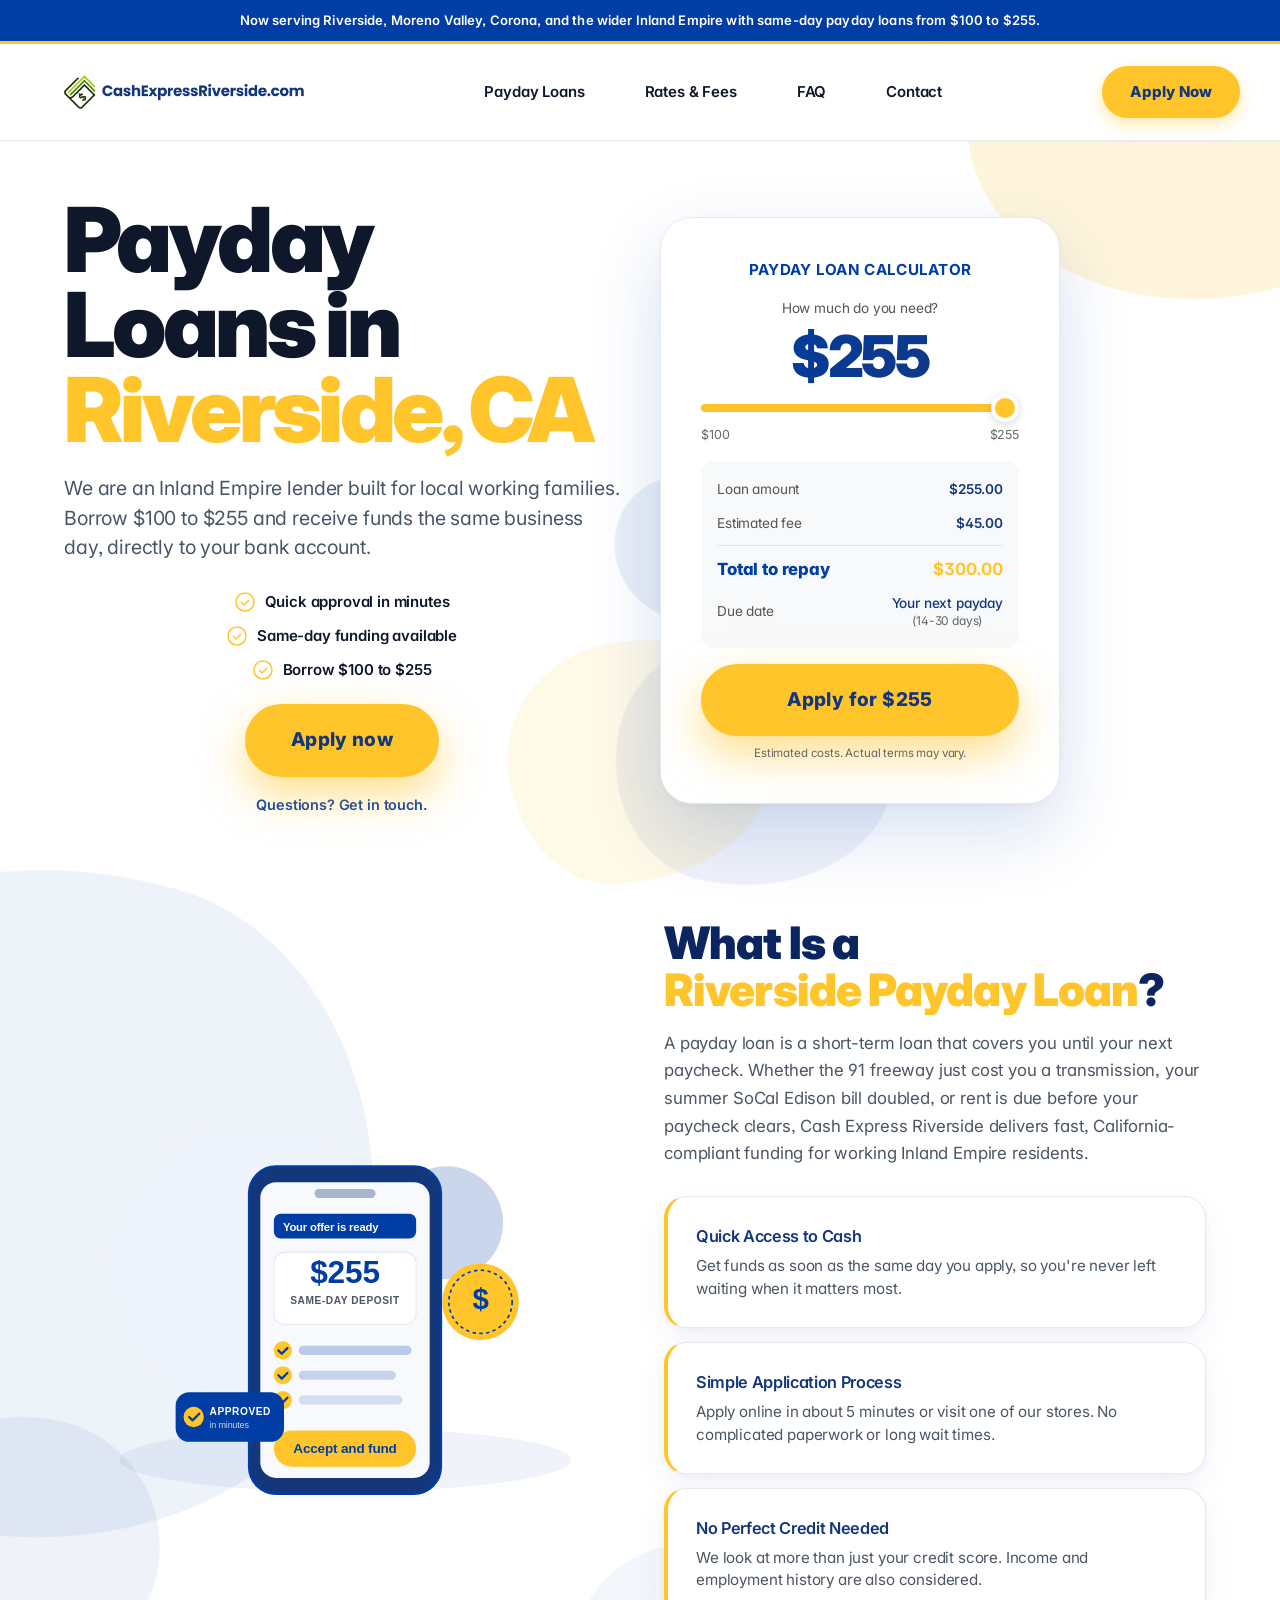
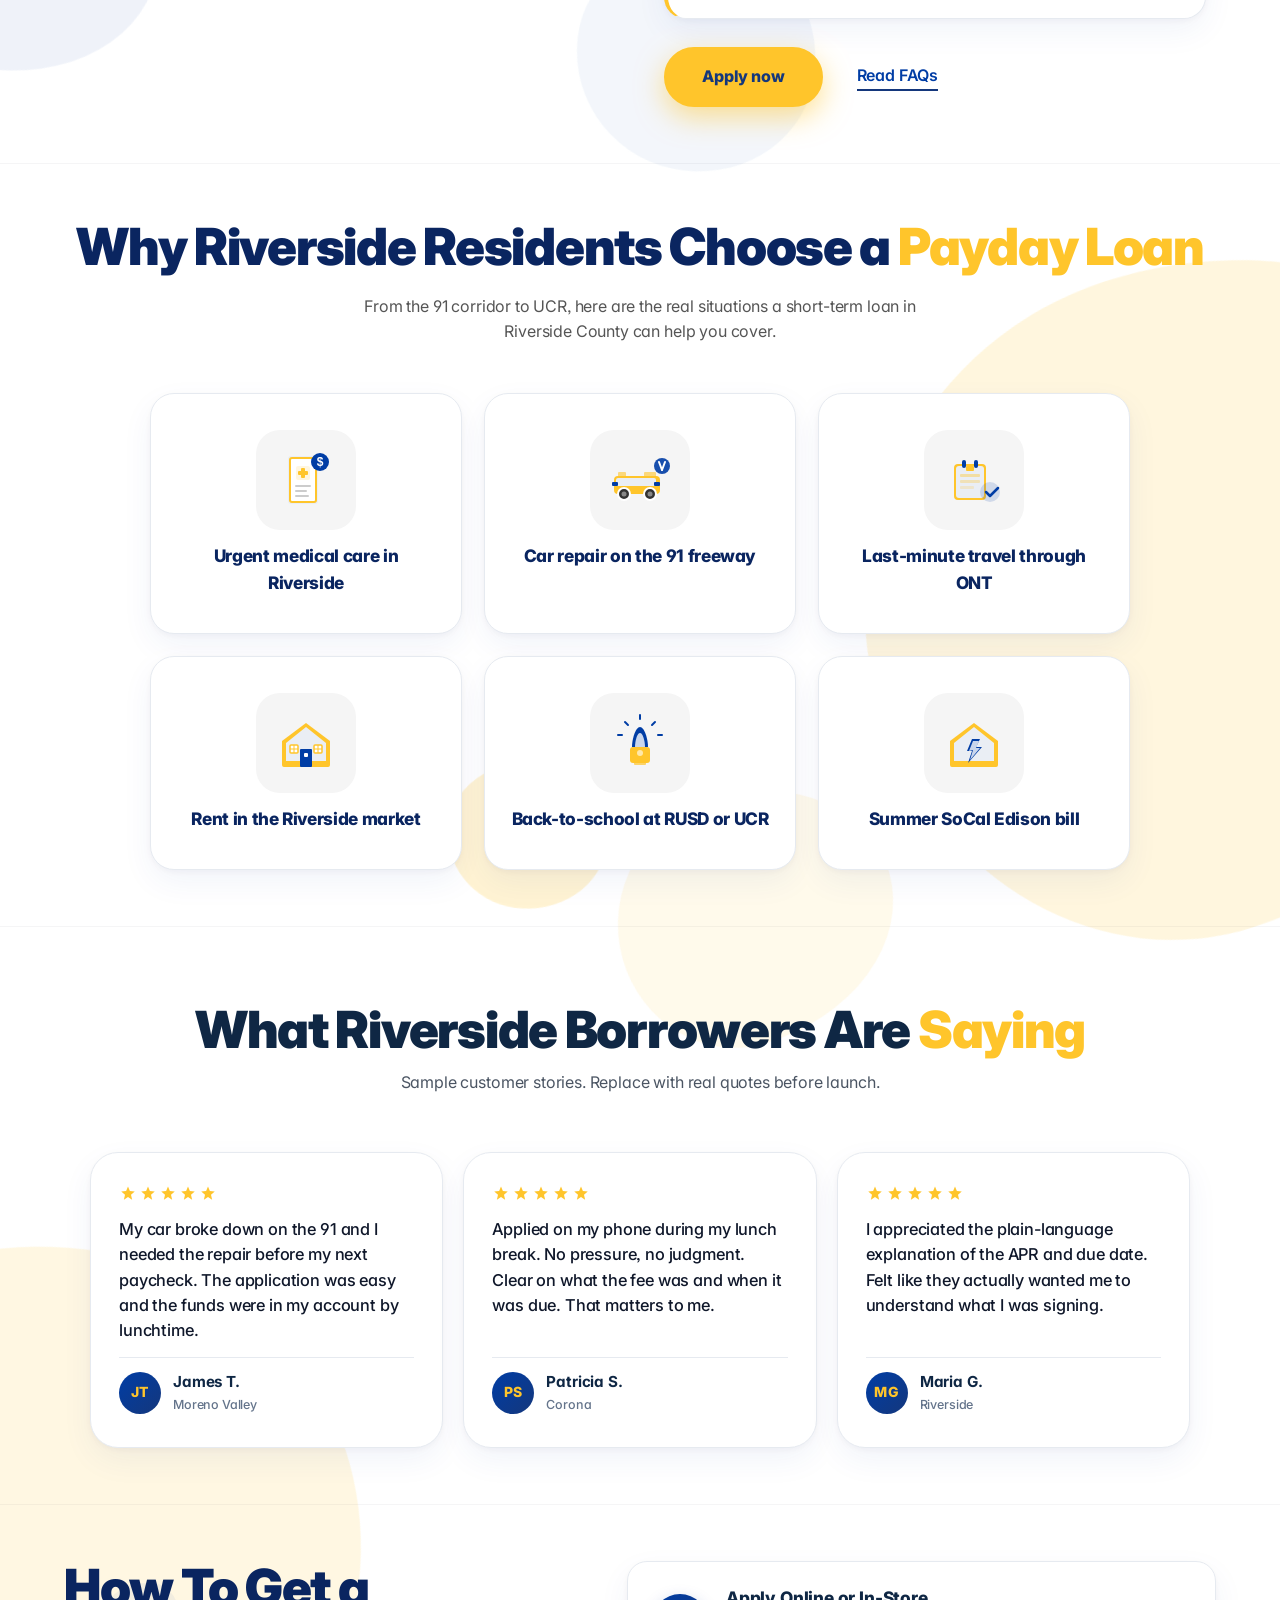
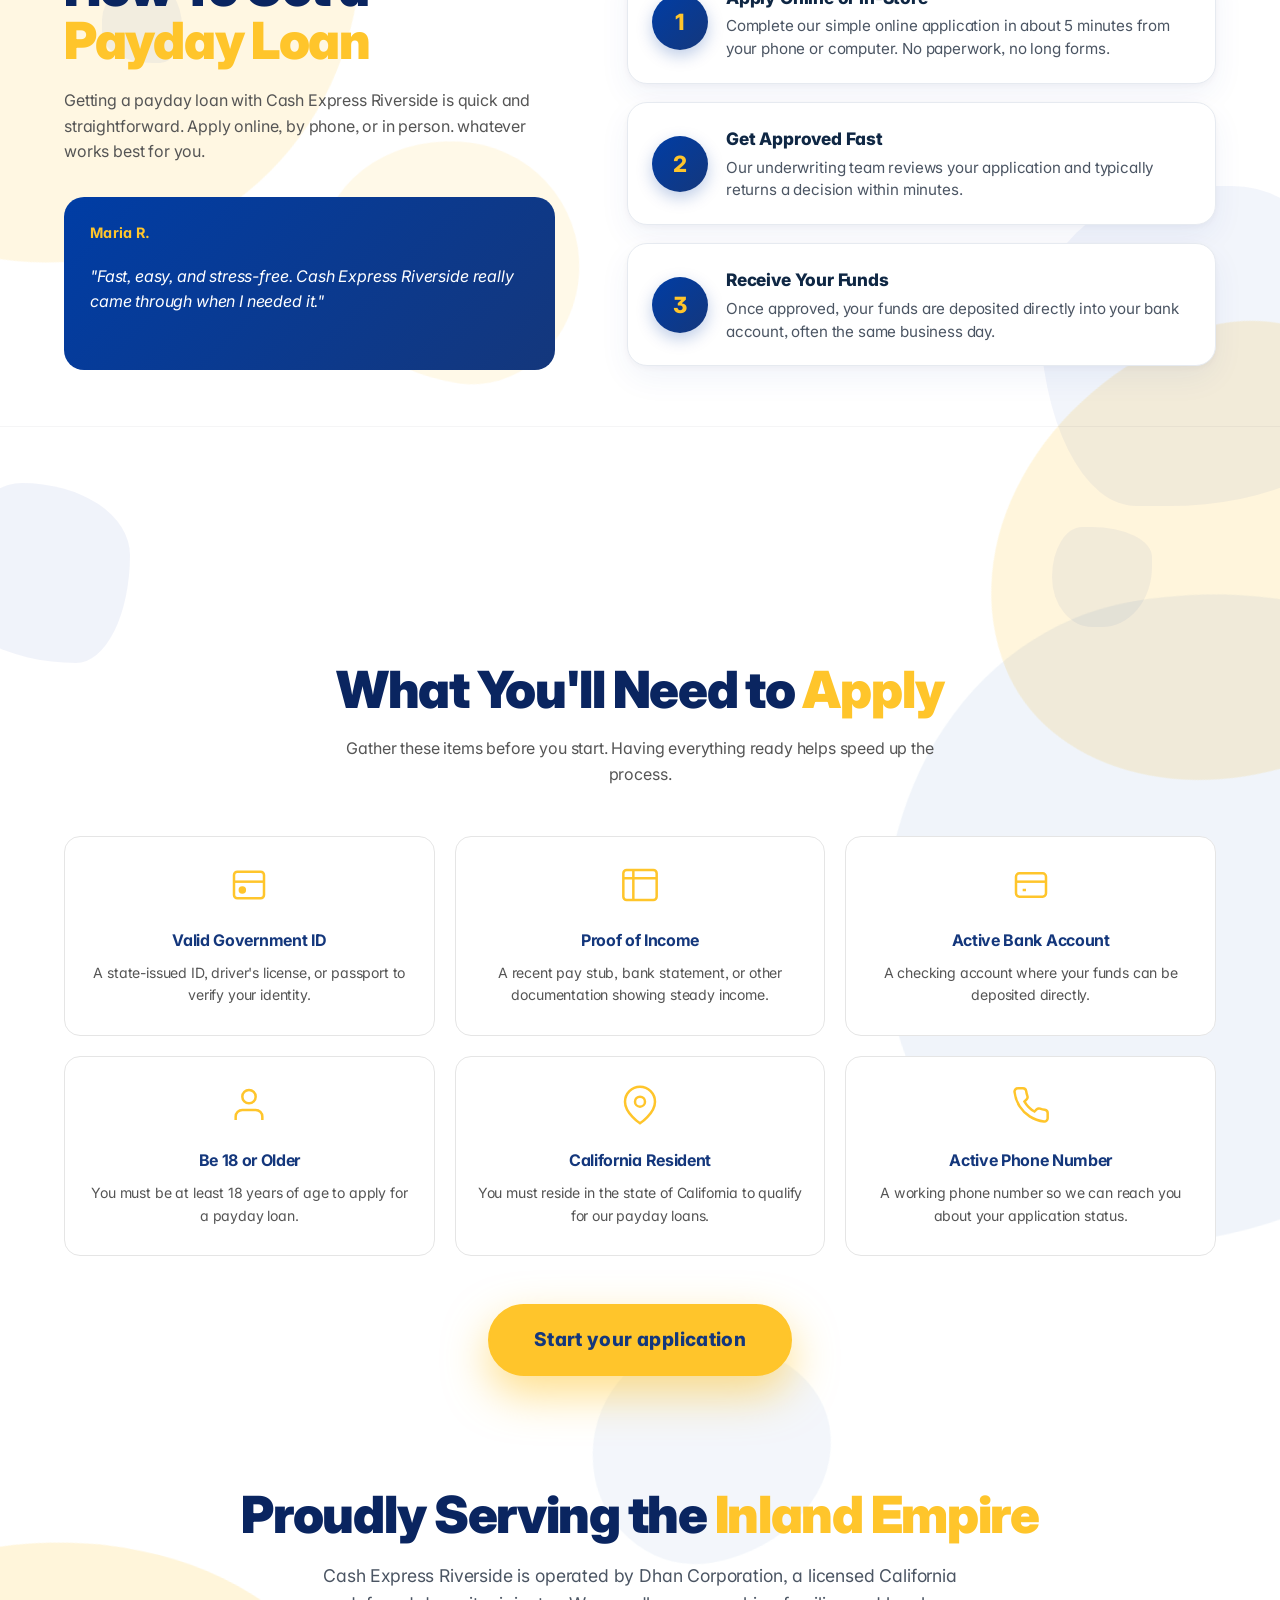
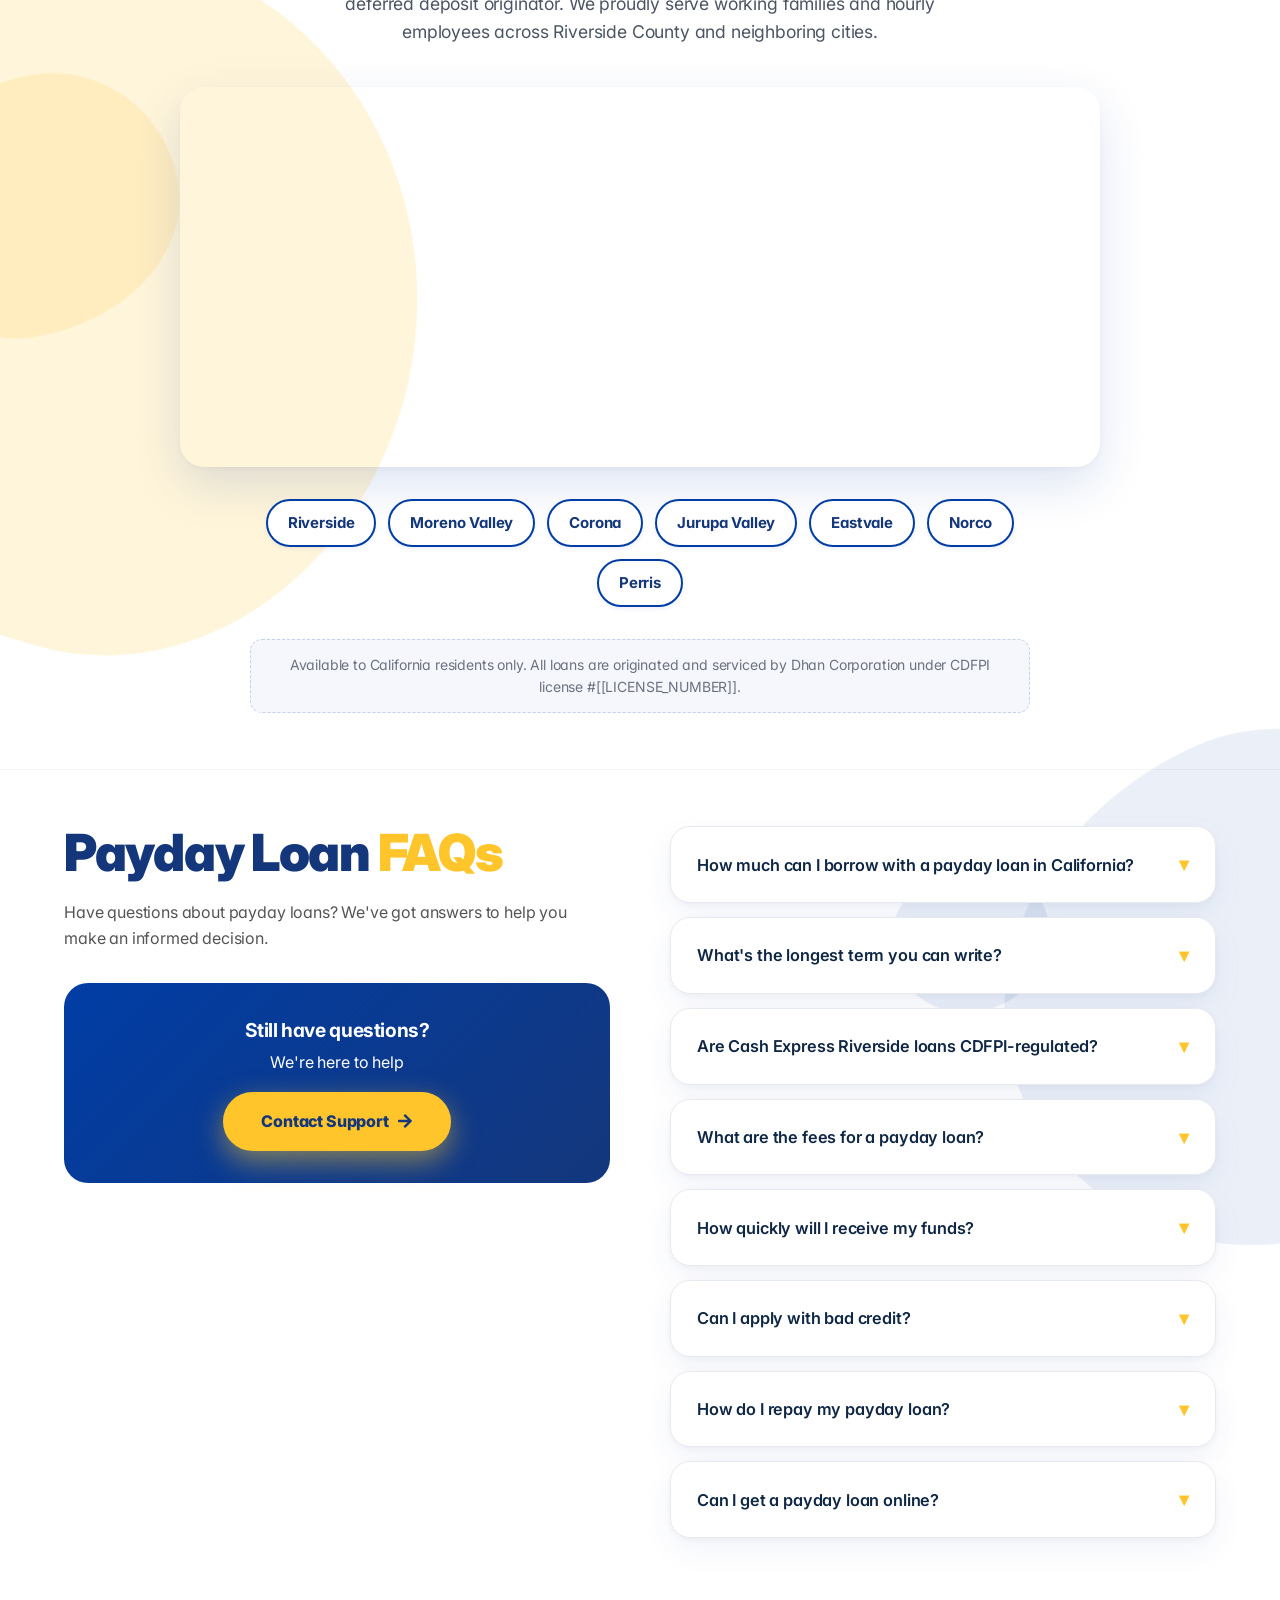
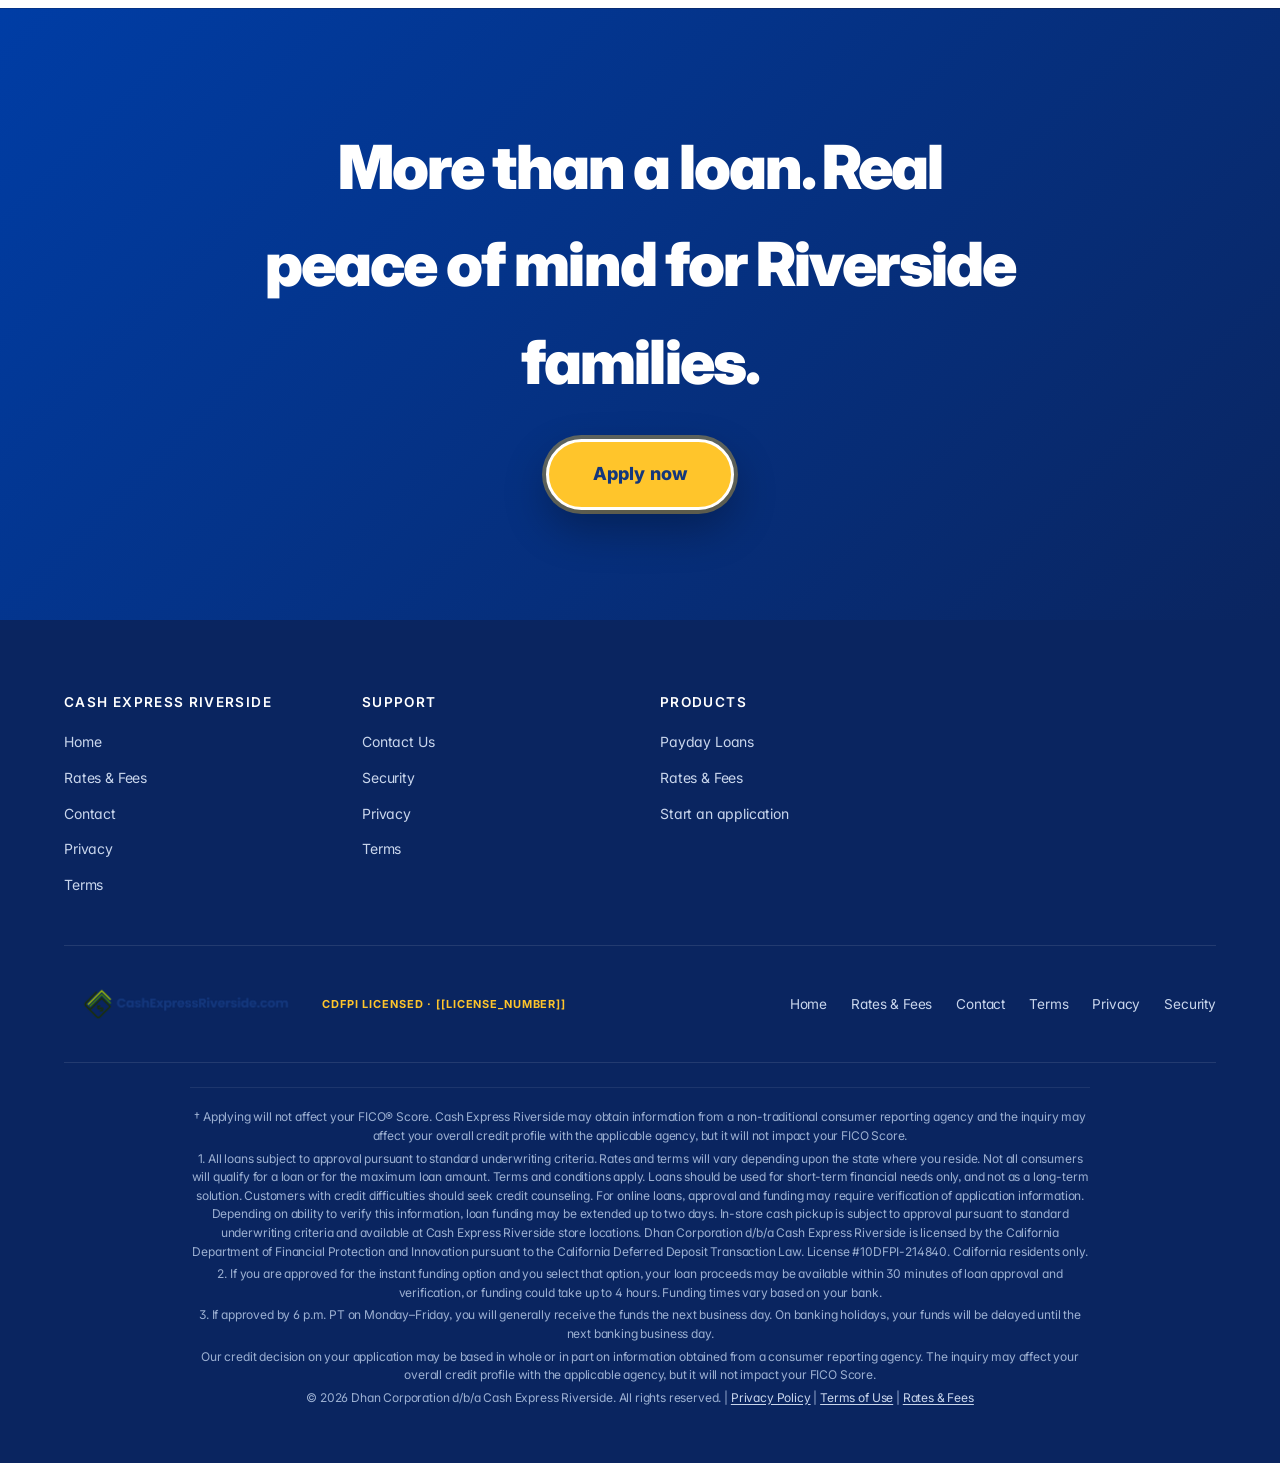
==== commit 76ede954: "footer-legal: center the †, 1., 2., 3. disclosures at page bottom Polish v4 overrode the original te" ====
--- a/index.html
+++ b/index.html
@@ -15,12 +15,12 @@
   <link rel="preload" href="/fonts/poppins-500.woff2" as="font" type="font/woff2" crossorigin>
   <link rel="preload" href="/fonts/poppins-800.woff2" as="font" type="font/woff2" crossorigin>
   <link rel="preload" href="/fonts/poppins-400-ext.woff2" as="font" type="font/woff2" crossorigin>
-  <link rel="preload" href="/css/style.css?v=10" as="style">
+  <link rel="preload" href="/css/style.css?v=11" as="style">
   <link rel="preconnect" href="https://fonts.googleapis.com">
   <link rel="preconnect" href="https://fonts.gstatic.com" crossorigin>
   <link rel="preload" as="style" href="https://fonts.googleapis.com/css2?family=Inter:wght@400;500;600;700;800&display=swap">
   <link rel="stylesheet" href="https://fonts.googleapis.com/css2?family=Inter:wght@400;500;600;700;800&display=swap">
-  <link rel="stylesheet" href="/css/style.css?v=10">
+  <link rel="stylesheet" href="/css/style.css?v=11">
   <link rel="canonical" href="https://cashexpressriverside.com/">
   <meta name="robots" content="index,follow,max-image-preview:large,max-snippet:-1,max-video-preview:-1">
   <meta name="author" content="Cash Express Riverside">
--- a/css/style.css
+++ b/css/style.css
@@ -5245,3 +5245,18 @@
   .page-hero { padding-bottom: 16px !important; }
   .features  { padding-top: 24px !important; }
 }
+
+/* ═════════════════════════════════════════════════════════════════════
+   POLISH v26 — center the numbered legal disclosures at the very
+   bottom of the footer (†, 1., 2., 3., the credit-decision note,
+   and the copyright line).
+   ═════════════════════════════════════════════════════════════════════ */
+.site-footer .footer-legal,
+.site-footer .footer-legal p {
+  text-align: center !important;
+}
+.site-footer .footer-legal {
+  max-width: 900px;
+  margin-left: auto !important;
+  margin-right: auto !important;
+}
--- a/css/style.css
+++ b/css/style.css
@@ -5245,3 +5245,18 @@
   .page-hero { padding-bottom: 16px !important; }
   .features  { padding-top: 24px !important; }
 }
+
+/* ═════════════════════════════════════════════════════════════════════
+   POLISH v26 — center the numbered legal disclosures at the very
+   bottom of the footer (†, 1., 2., 3., the credit-decision note,
+   and the copyright line).
+   ═════════════════════════════════════════════════════════════════════ */
+.site-footer .footer-legal,
+.site-footer .footer-legal p {
+  text-align: center !important;
+}
+.site-footer .footer-legal {
+  max-width: 900px;
+  margin-left: auto !important;
+  margin-right: auto !important;
+}
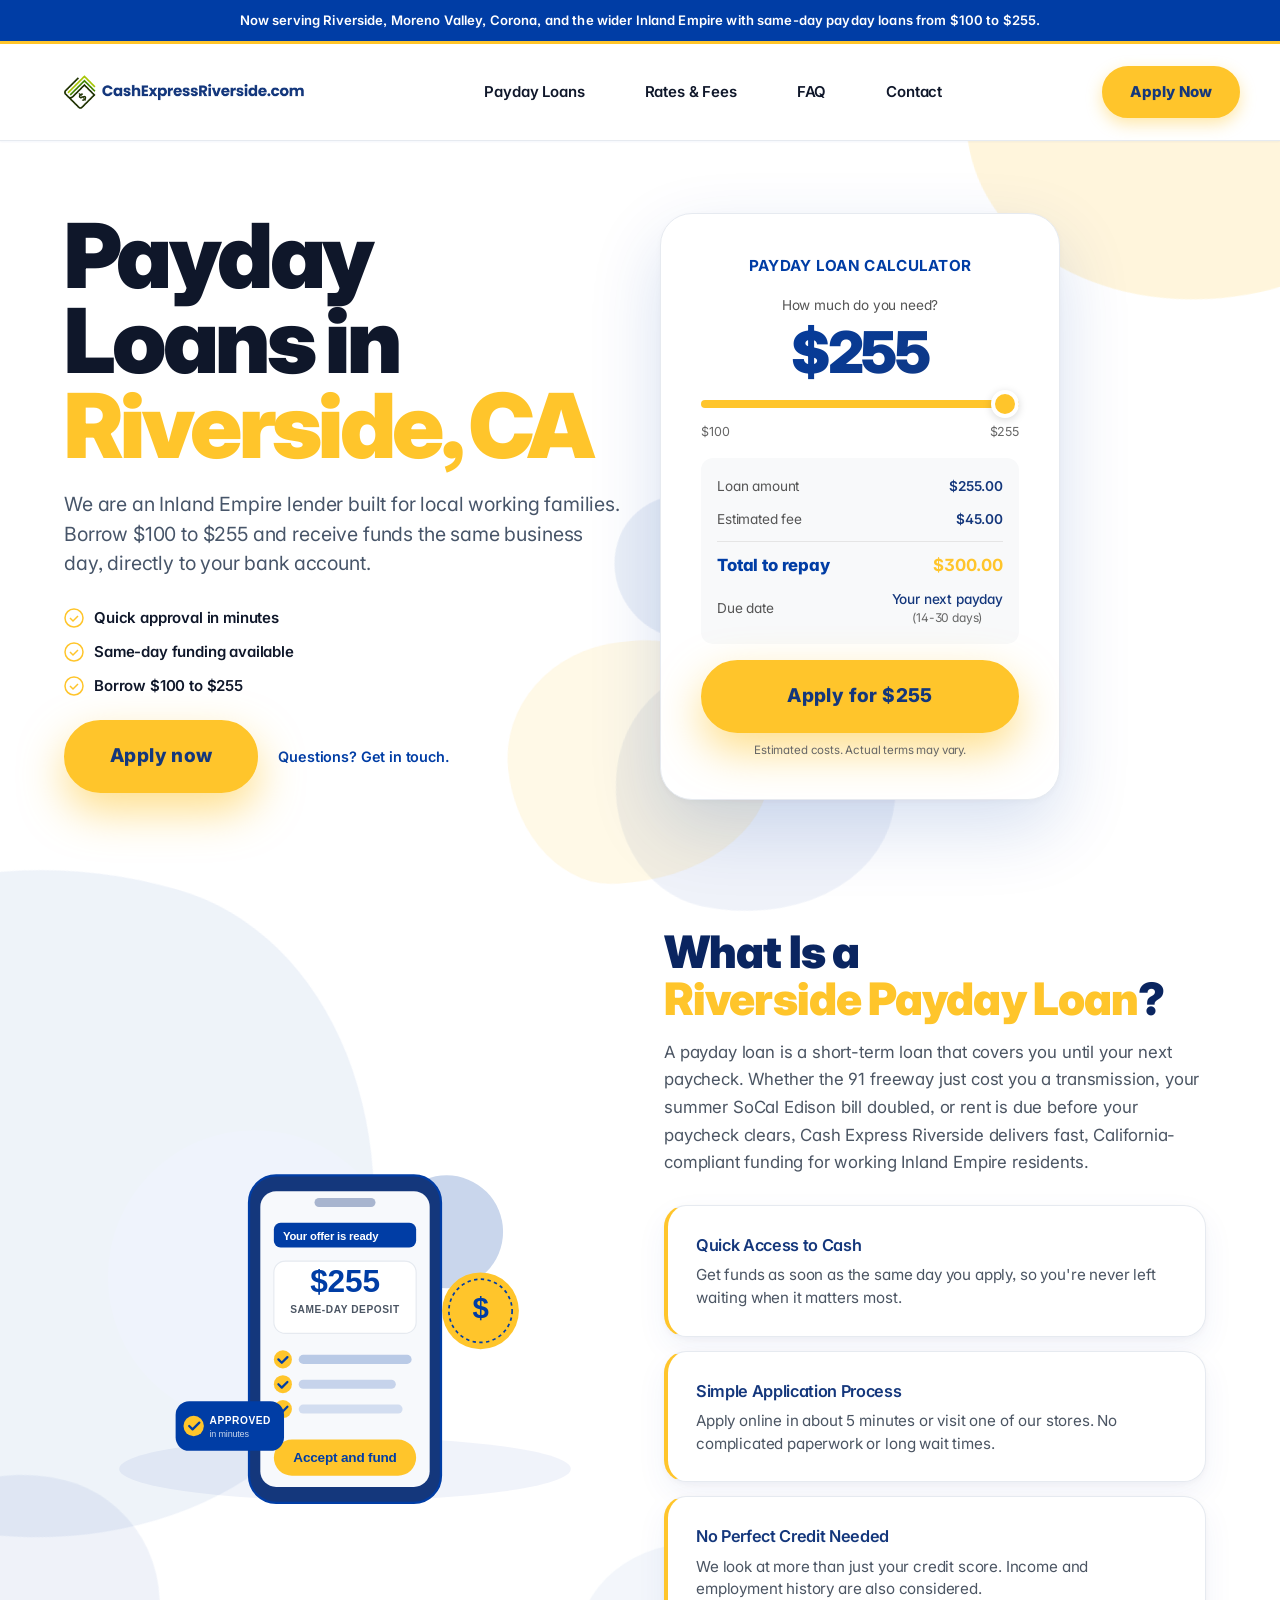
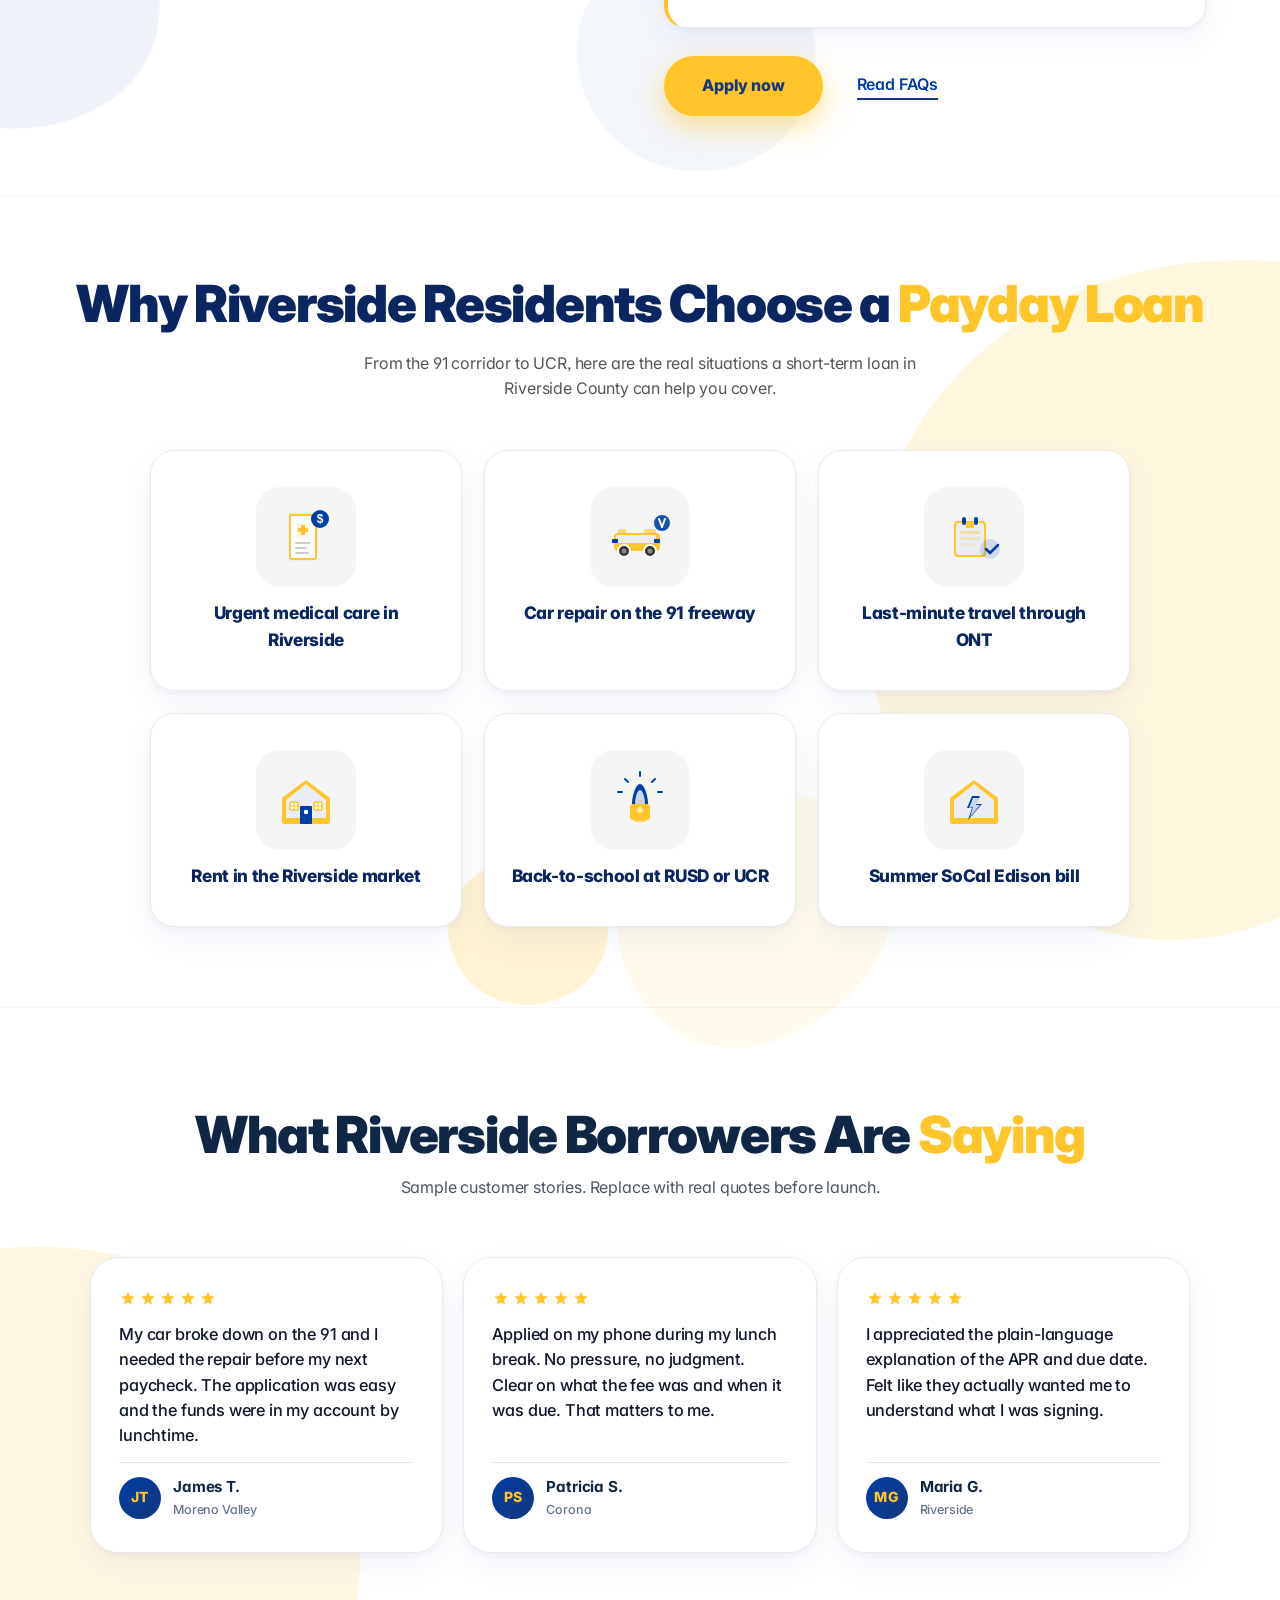
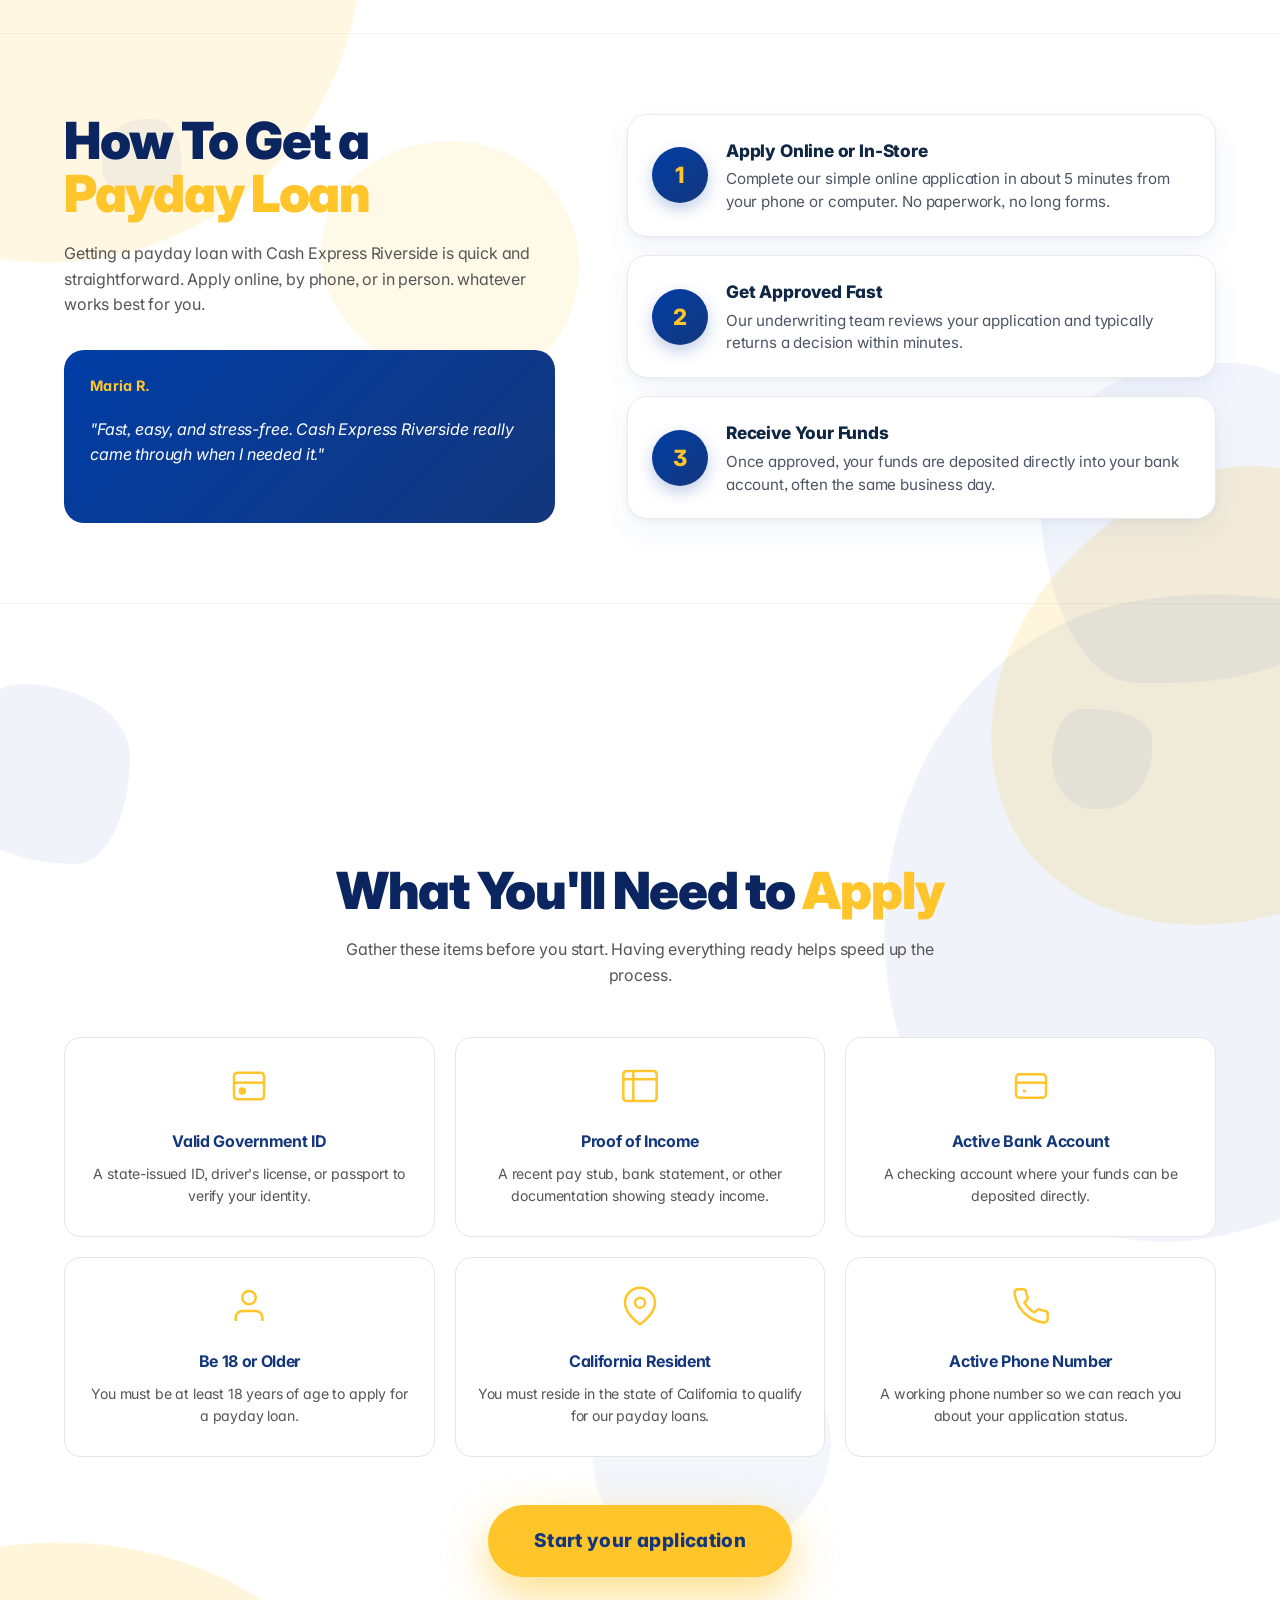
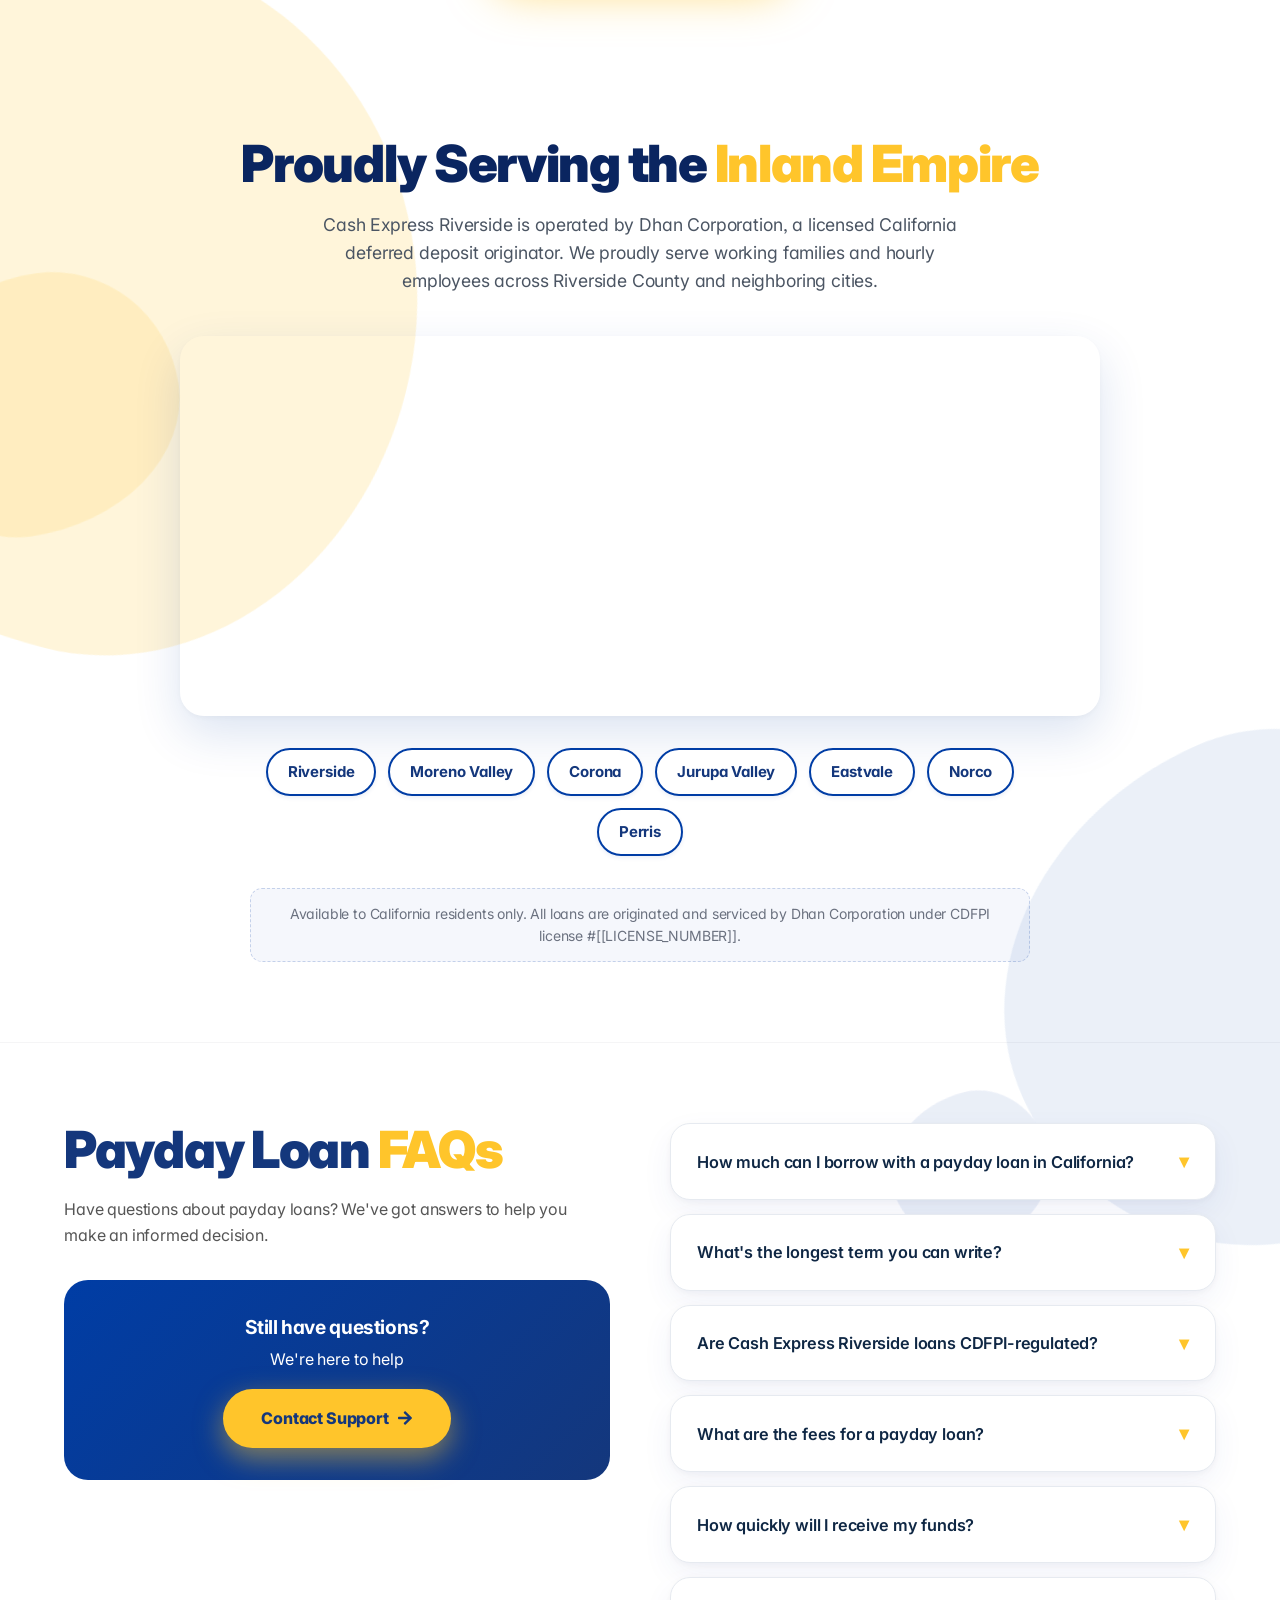
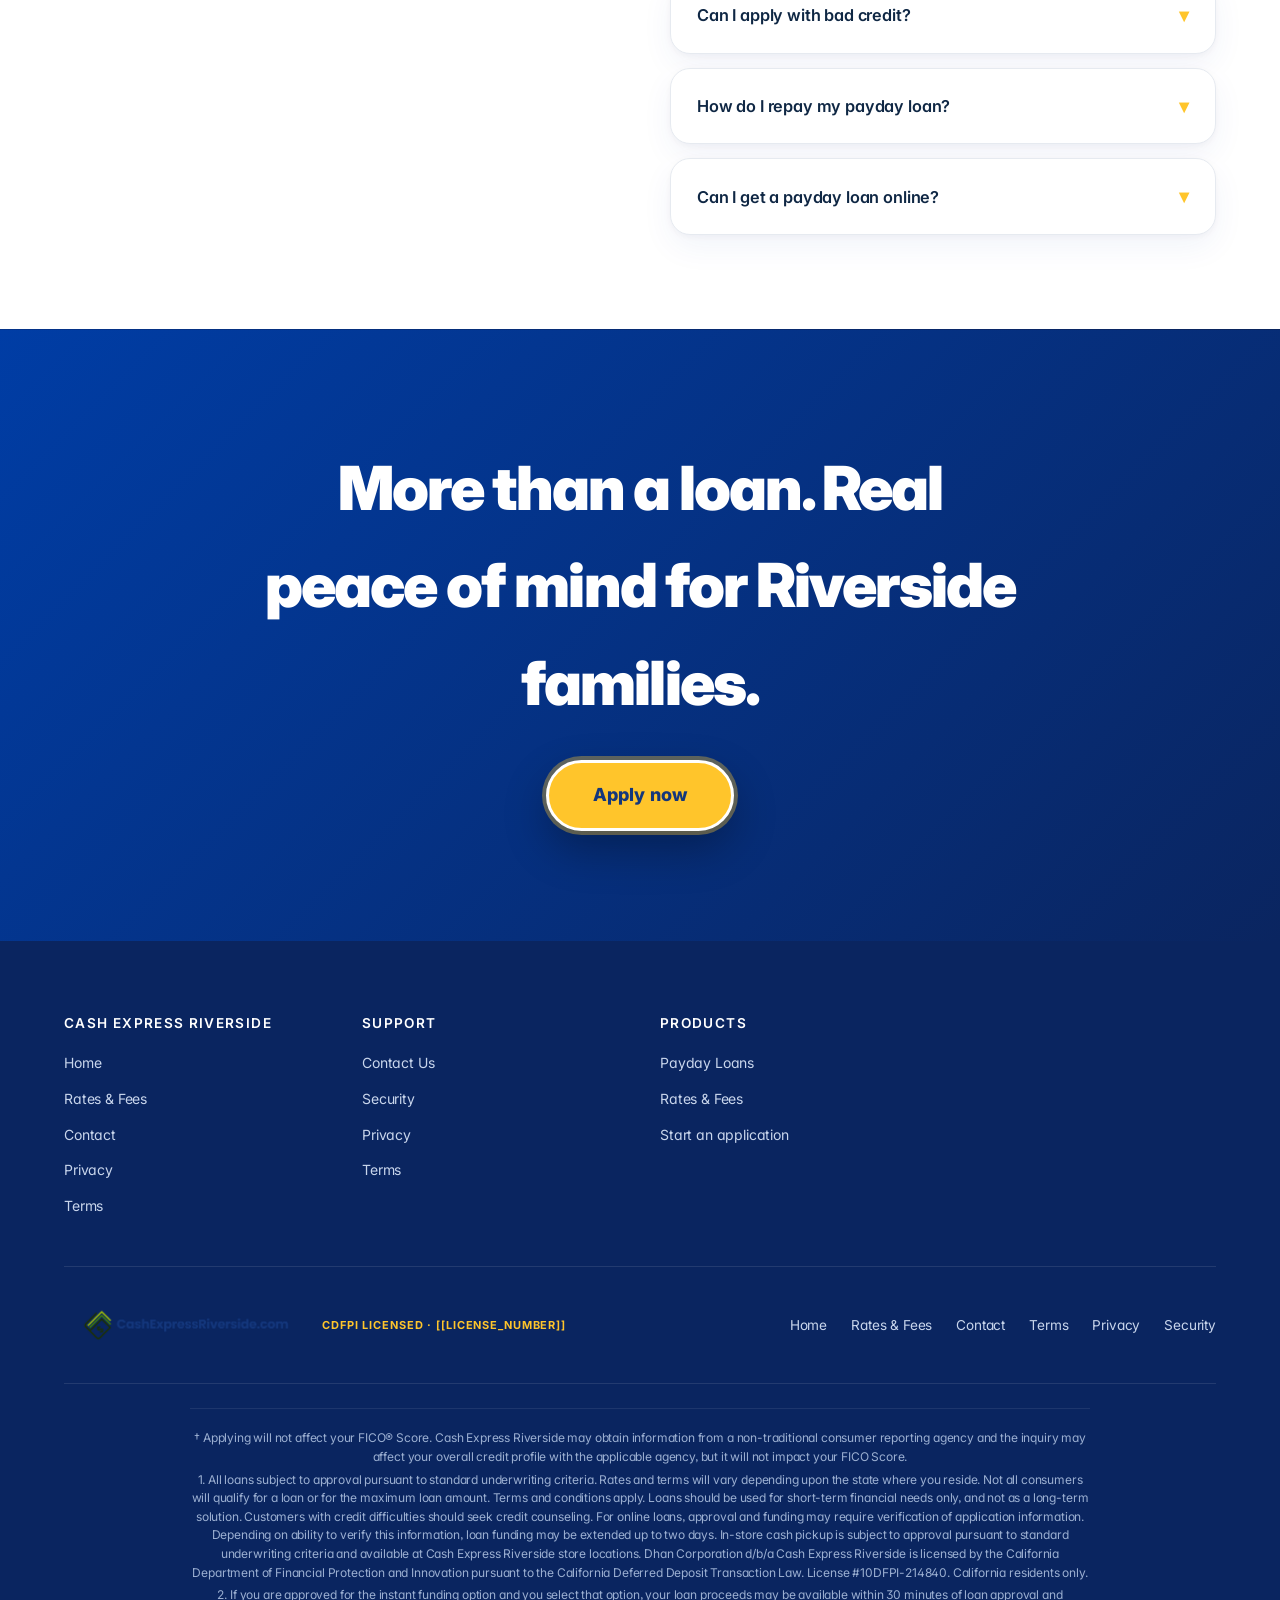
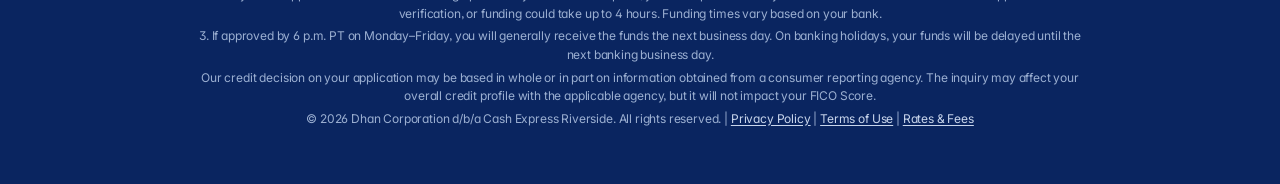
==== commit b1198d62: "desktop: un-bleed mobile-centric layout from the hero (polish v28) Two earlier polish blocks applied" ====
--- a/index.html
+++ b/index.html
@@ -15,12 +15,12 @@
   <link rel="preload" href="/fonts/poppins-500.woff2" as="font" type="font/woff2" crossorigin>
   <link rel="preload" href="/fonts/poppins-800.woff2" as="font" type="font/woff2" crossorigin>
   <link rel="preload" href="/fonts/poppins-400-ext.woff2" as="font" type="font/woff2" crossorigin>
-  <link rel="preload" href="/css/style.css?v=11" as="style">
+  <link rel="preload" href="/css/style.css?v=14" as="style">
   <link rel="preconnect" href="https://fonts.googleapis.com">
   <link rel="preconnect" href="https://fonts.gstatic.com" crossorigin>
   <link rel="preload" as="style" href="https://fonts.googleapis.com/css2?family=Inter:wght@400;500;600;700;800&display=swap">
   <link rel="stylesheet" href="https://fonts.googleapis.com/css2?family=Inter:wght@400;500;600;700;800&display=swap">
-  <link rel="stylesheet" href="/css/style.css?v=11">
+  <link rel="stylesheet" href="/css/style.css?v=14">
   <link rel="canonical" href="https://cashexpressriverside.com/">
   <meta name="robots" content="index,follow,max-image-preview:large,max-snippet:-1,max-video-preview:-1">
   <meta name="author" content="Cash Express Riverside">
--- a/css/style.css
+++ b/css/style.css
@@ -5260,3 +5260,111 @@
   margin-left: auto !important;
   margin-right: auto !important;
 }
+
+/* ═════════════════════════════════════════════════════════════════════
+   POLISH v27 — fix the "How To Get a Payday Loan" step cards on
+   mobile. The desktop grid (56px circle | copy) was being forced on
+   phones too (display:grid !important overrode the mobile
+   flex-direction:column rule), so the numbered circle sat in its
+   own narrow column while the centered title + paragraph floated
+   beside it — looked broken in the screenshot.
+
+   On ≤700px: stack number circle on top, then centered title, then
+   centered paragraph. Clean vertical rhythm, no orphan circle.
+   ═════════════════════════════════════════════════════════════════════ */
+@media (max-width: 700px) {
+  .step-card {
+    display: flex !important;
+    flex-direction: column !important;
+    align-items: center !important;
+    justify-content: center !important;
+    text-align: center !important;
+    gap: 14px !important;
+    padding: 24px 20px !important;
+    grid-template-columns: none !important;
+  }
+  .step-card > .step-num {
+    margin: 0 auto !important;
+  }
+  .step-card > div:not(.step-num) {
+    text-align: center !important;
+    width: 100%;
+  }
+  .step-card .step-label {
+    text-align: center !important;
+    justify-content: center !important;
+    width: 100%;
+  }
+  .step-card p {
+    text-align: center !important;
+    margin: 0 !important;
+  }
+}
+
+/* ═════════════════════════════════════════════════════════════════════
+   POLISH v28 — un-bleed mobile-centric rules on desktop.
+   Earlier .hero-checks centering + polish v23 .hero-cta centering
+   were applied WITHOUT a @media guard, so they made the hero on
+   desktop look like a mobile layout (narrow centered CTA column,
+   centered check rows). Restore the original left-aligned row
+   layout for ≥769px — mobile keeps the stacked + centered look.
+   ═════════════════════════════════════════════════════════════════════ */
+@media (min-width: 769px) {
+  /* Hero check rows: column list but items left-aligned, not centered */
+  .hero-checks {
+    align-items: flex-start !important;
+    justify-content: flex-start !important;
+    margin-left: 0 !important;
+    margin-right: 0 !important;
+    width: auto !important;
+  }
+  .hero-checks li {
+    justify-content: flex-start !important;
+    text-align: left !important;
+  }
+
+  /* Hero CTA: back to a horizontal row — Apply Now + "Questions?" link
+     side by side, left-aligned inside the hero-content column. */
+  .hero-cta {
+    flex-direction: row !important;
+    align-items: center !important;
+    justify-content: flex-start !important;
+    gap: 20px !important;
+    margin-left: 0 !important;
+    margin-right: 0 !important;
+    width: auto !important;
+  }
+  .hero-cta .btn-apply,
+  .hero-cta .btn-apply.btn-lg { align-self: auto !important; }
+  .hero-cta .hero-link {
+    text-align: left !important;
+    align-self: center !important;
+  }
+
+  /* Hero content column should read left-aligned on desktop, not
+     center-aligned (mobile-only text-align:center is set earlier at
+     max-width:768 so this is belt-and-braces). */
+  .page-hero .hero-content,
+  .page-hero .hero-content h1,
+  .page-hero .hero-content .hero-subtitle {
+    text-align: left !important;
+  }
+  .page-hero .hero-content .hero-subtitle {
+    margin-left: 0 !important;
+    margin-right: 0 !important;
+  }
+
+  /* Section rhythm on desktop was 56/56 (polish v24) — a touch tight
+     for the wide viewport. Bump to 80/80 so sections breathe without
+     reopening the old 140-px gaps. Mobile (≤700) stays at 40/40. */
+  .page-hero      { padding: 72px 0 48px !important; }
+  .features,
+  .use-cases,
+  .testimonials,
+  .how-it-works,
+  .requirements,
+  .service-area,
+  .faq            { padding: 80px 0 !important; }
+  .pre-footer     { padding: 96px 0 !important; }
+  .testimonials   { padding-top: 80px !important; }
+}
--- a/css/style.css
+++ b/css/style.css
@@ -5260,3 +5260,111 @@
   margin-left: auto !important;
   margin-right: auto !important;
 }
+
+/* ═════════════════════════════════════════════════════════════════════
+   POLISH v27 — fix the "How To Get a Payday Loan" step cards on
+   mobile. The desktop grid (56px circle | copy) was being forced on
+   phones too (display:grid !important overrode the mobile
+   flex-direction:column rule), so the numbered circle sat in its
+   own narrow column while the centered title + paragraph floated
+   beside it — looked broken in the screenshot.
+
+   On ≤700px: stack number circle on top, then centered title, then
+   centered paragraph. Clean vertical rhythm, no orphan circle.
+   ═════════════════════════════════════════════════════════════════════ */
+@media (max-width: 700px) {
+  .step-card {
+    display: flex !important;
+    flex-direction: column !important;
+    align-items: center !important;
+    justify-content: center !important;
+    text-align: center !important;
+    gap: 14px !important;
+    padding: 24px 20px !important;
+    grid-template-columns: none !important;
+  }
+  .step-card > .step-num {
+    margin: 0 auto !important;
+  }
+  .step-card > div:not(.step-num) {
+    text-align: center !important;
+    width: 100%;
+  }
+  .step-card .step-label {
+    text-align: center !important;
+    justify-content: center !important;
+    width: 100%;
+  }
+  .step-card p {
+    text-align: center !important;
+    margin: 0 !important;
+  }
+}
+
+/* ═════════════════════════════════════════════════════════════════════
+   POLISH v28 — un-bleed mobile-centric rules on desktop.
+   Earlier .hero-checks centering + polish v23 .hero-cta centering
+   were applied WITHOUT a @media guard, so they made the hero on
+   desktop look like a mobile layout (narrow centered CTA column,
+   centered check rows). Restore the original left-aligned row
+   layout for ≥769px — mobile keeps the stacked + centered look.
+   ═════════════════════════════════════════════════════════════════════ */
+@media (min-width: 769px) {
+  /* Hero check rows: column list but items left-aligned, not centered */
+  .hero-checks {
+    align-items: flex-start !important;
+    justify-content: flex-start !important;
+    margin-left: 0 !important;
+    margin-right: 0 !important;
+    width: auto !important;
+  }
+  .hero-checks li {
+    justify-content: flex-start !important;
+    text-align: left !important;
+  }
+
+  /* Hero CTA: back to a horizontal row — Apply Now + "Questions?" link
+     side by side, left-aligned inside the hero-content column. */
+  .hero-cta {
+    flex-direction: row !important;
+    align-items: center !important;
+    justify-content: flex-start !important;
+    gap: 20px !important;
+    margin-left: 0 !important;
+    margin-right: 0 !important;
+    width: auto !important;
+  }
+  .hero-cta .btn-apply,
+  .hero-cta .btn-apply.btn-lg { align-self: auto !important; }
+  .hero-cta .hero-link {
+    text-align: left !important;
+    align-self: center !important;
+  }
+
+  /* Hero content column should read left-aligned on desktop, not
+     center-aligned (mobile-only text-align:center is set earlier at
+     max-width:768 so this is belt-and-braces). */
+  .page-hero .hero-content,
+  .page-hero .hero-content h1,
+  .page-hero .hero-content .hero-subtitle {
+    text-align: left !important;
+  }
+  .page-hero .hero-content .hero-subtitle {
+    margin-left: 0 !important;
+    margin-right: 0 !important;
+  }
+
+  /* Section rhythm on desktop was 56/56 (polish v24) — a touch tight
+     for the wide viewport. Bump to 80/80 so sections breathe without
+     reopening the old 140-px gaps. Mobile (≤700) stays at 40/40. */
+  .page-hero      { padding: 72px 0 48px !important; }
+  .features,
+  .use-cases,
+  .testimonials,
+  .how-it-works,
+  .requirements,
+  .service-area,
+  .faq            { padding: 80px 0 !important; }
+  .pre-footer     { padding: 96px 0 !important; }
+  .testimonials   { padding-top: 80px !important; }
+}
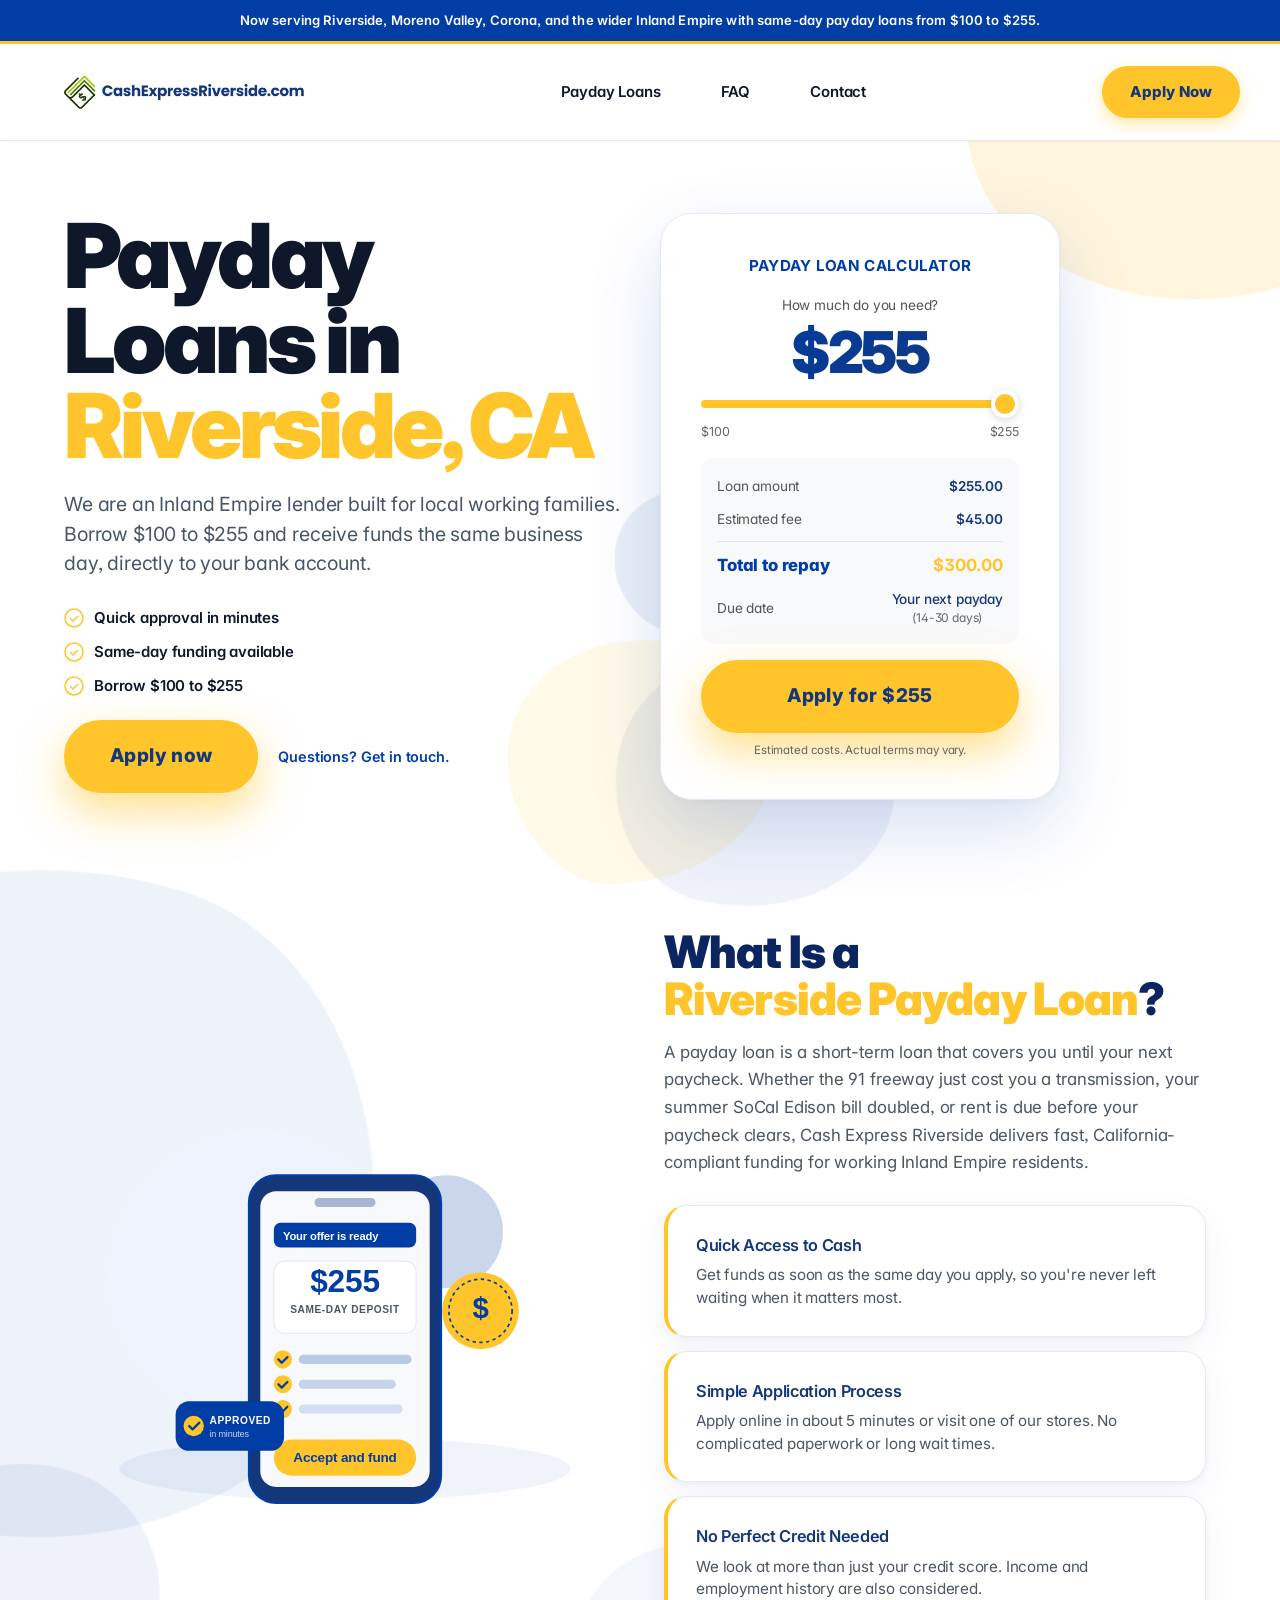
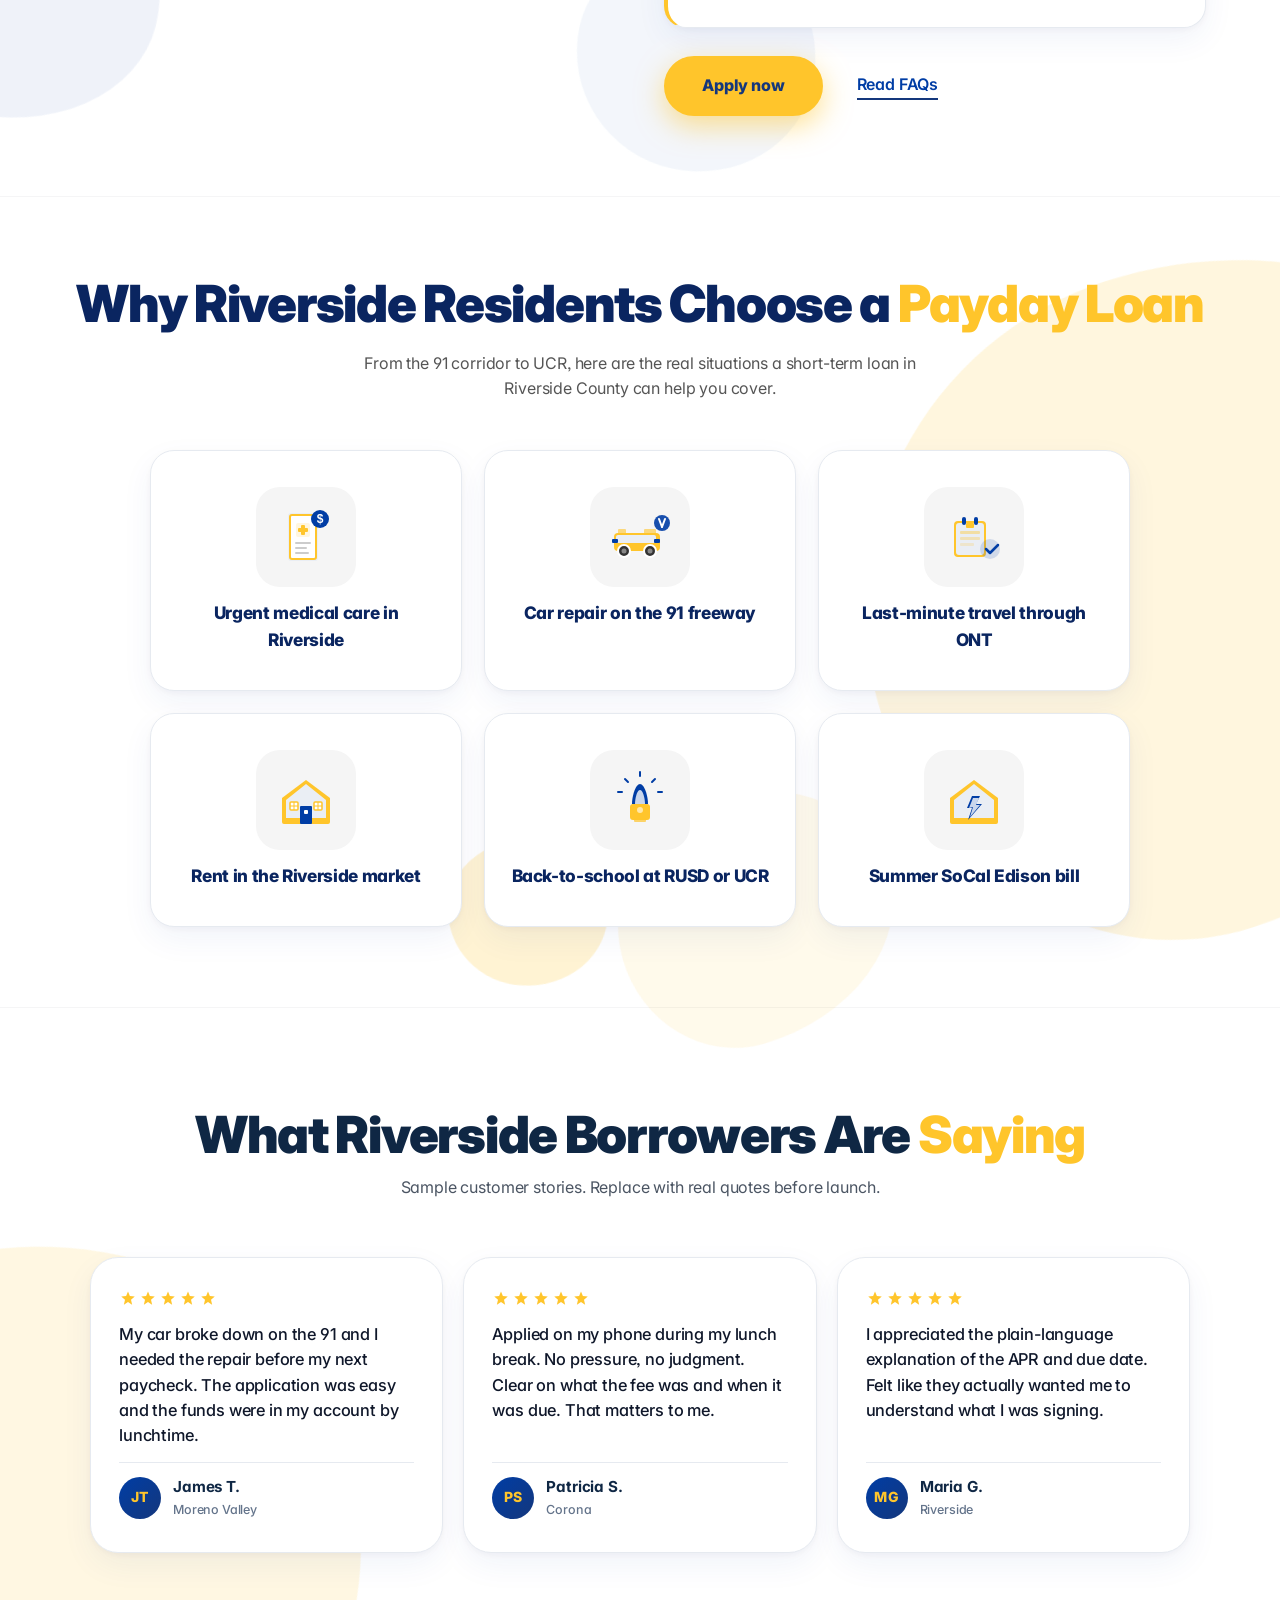
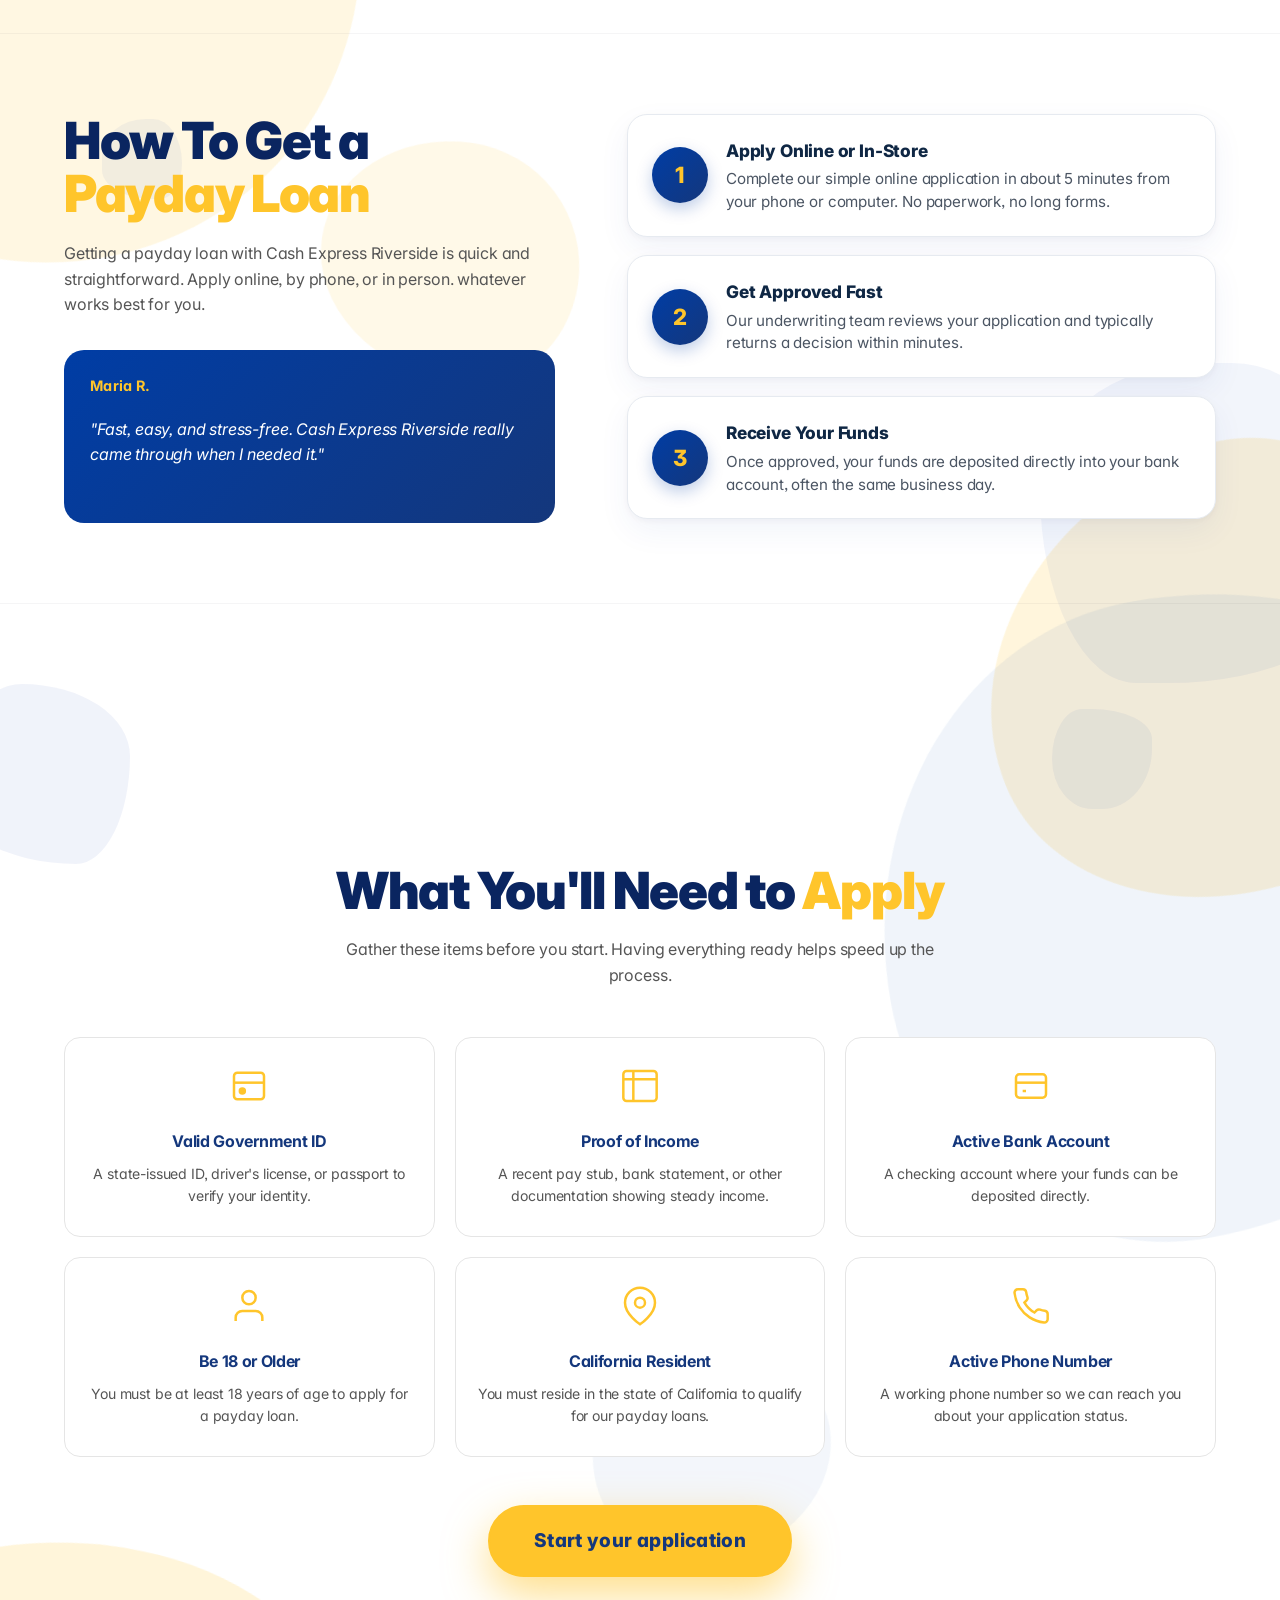
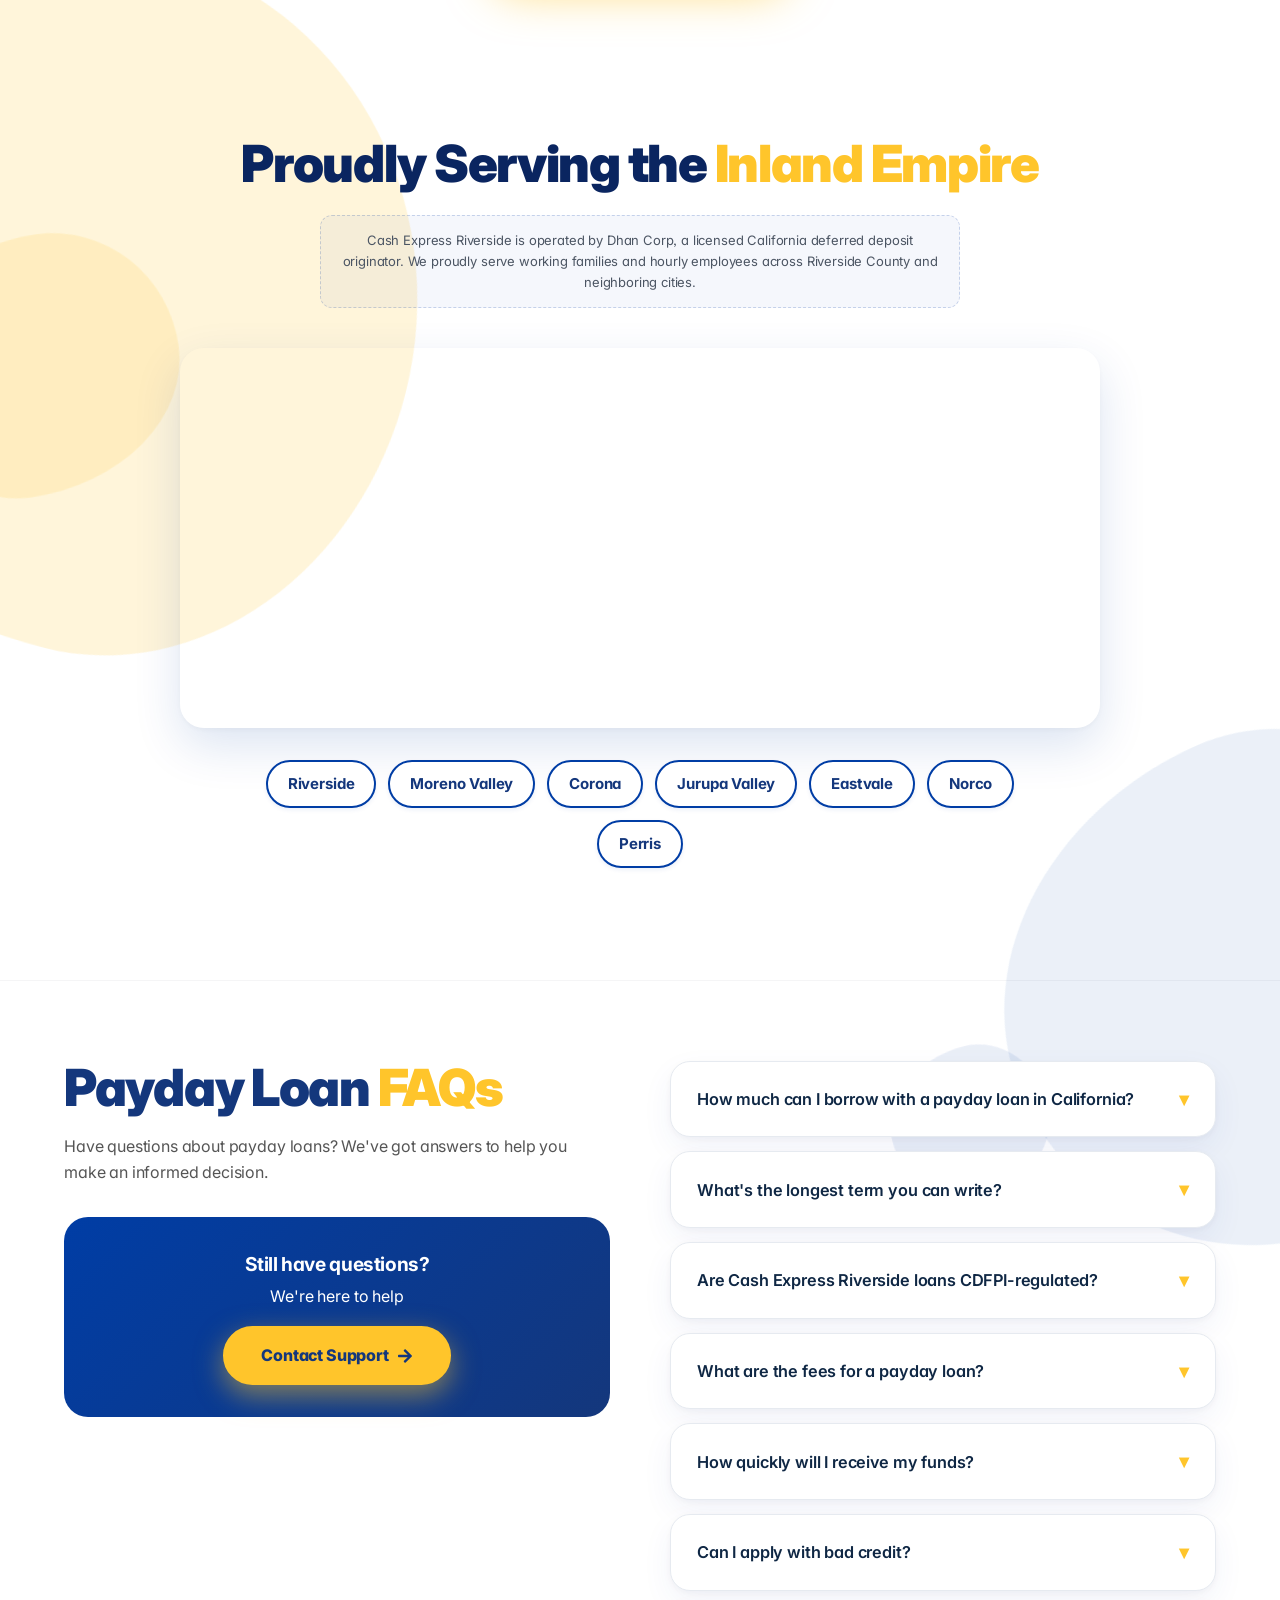
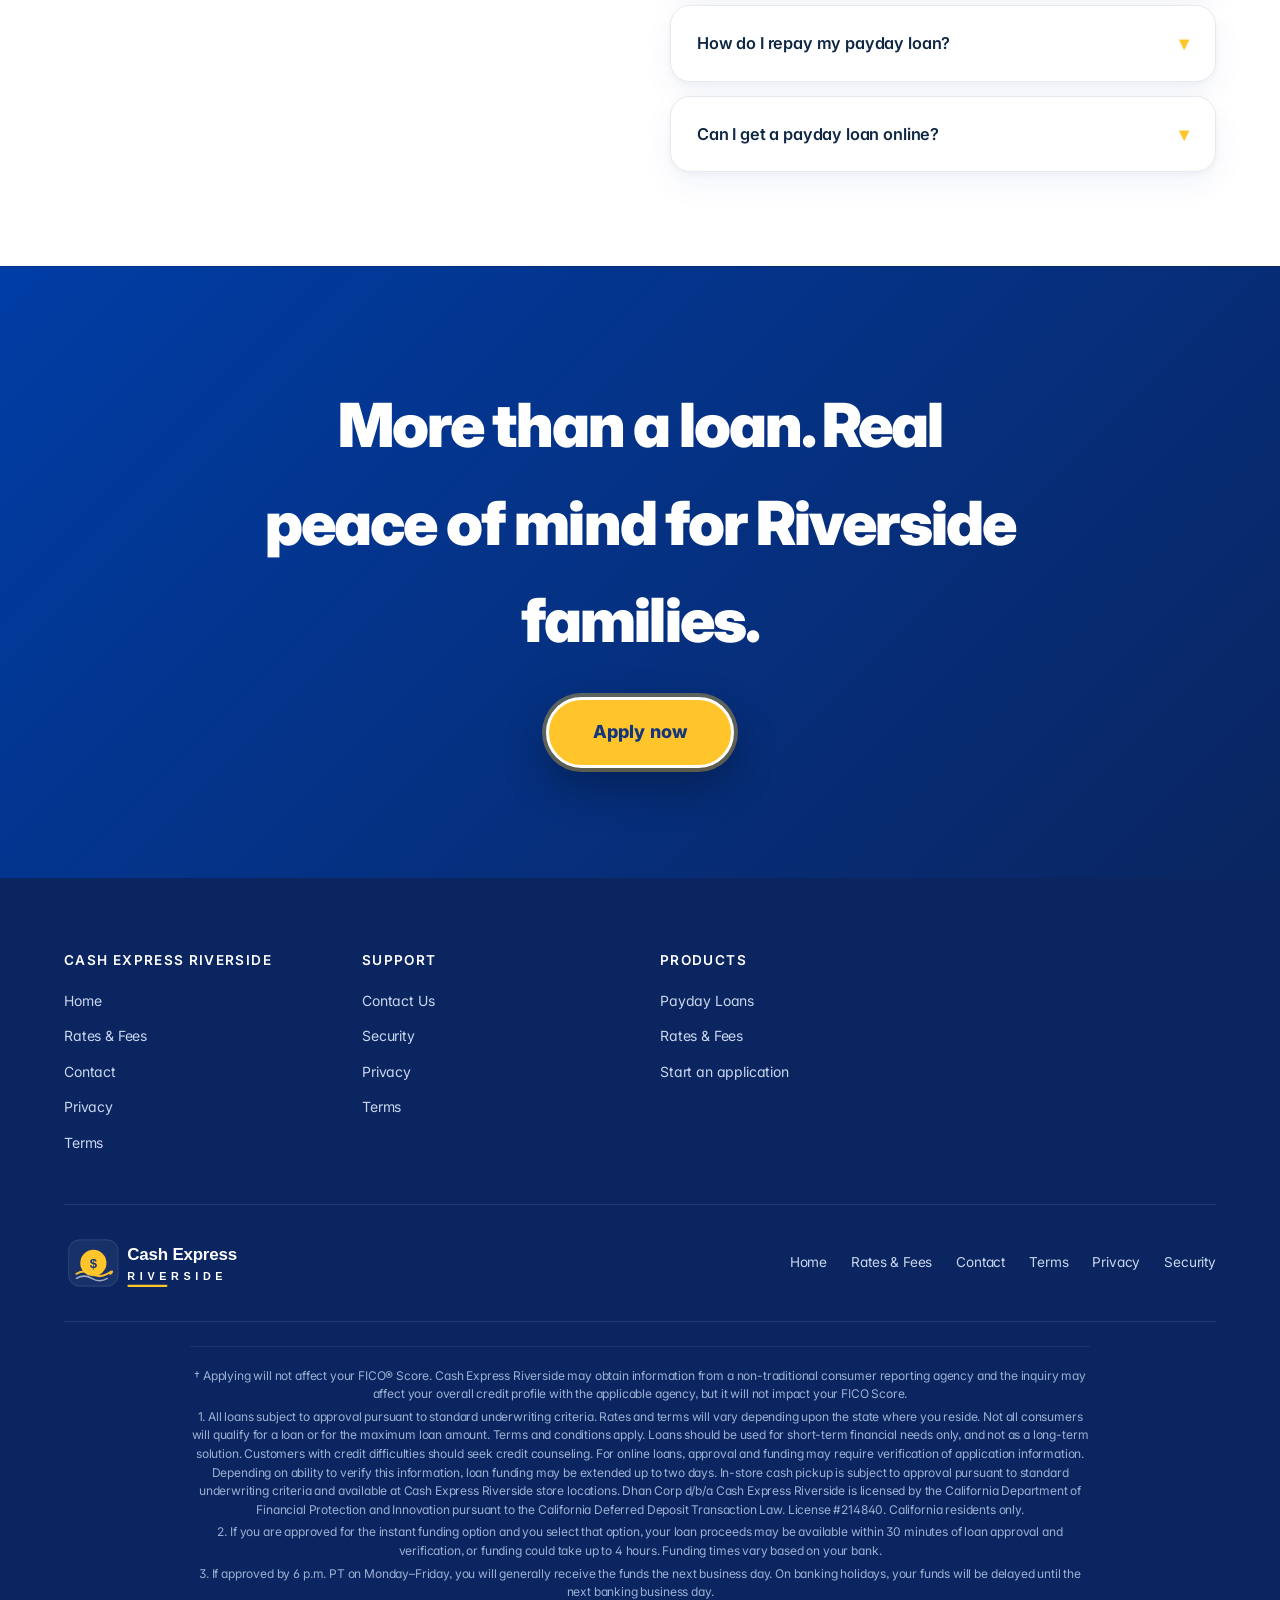
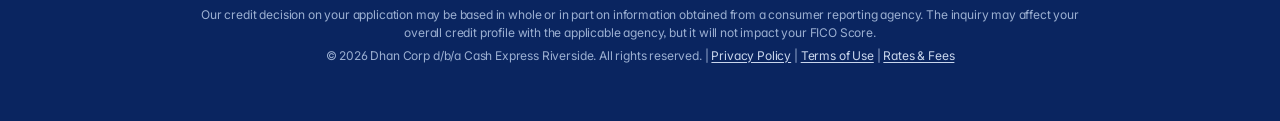
==== commit a2fc32c0: "final pass: license # 214840, Dhan Corp, white footer logo, drop Rates & Fees from header nav, trim " ====
--- a/index.html
+++ b/index.html
@@ -4,7 +4,7 @@
   <meta charset="UTF-8">
   <meta name="viewport" content="width=device-width, initial-scale=1.0">
   <title>Payday Loans Riverside CA | Cash Express Riverside</title>
-  <meta name="description" content="Fast payday loans in Riverside, CA. Cash Express Riverside offers $100–$255 same-day loans. Licensed California deferred deposit originator (CDFPI license #[[LICENSE_NUMBER]]). Apply online in 5 minutes.">
+  <meta name="description" content="Fast payday loans in Riverside, CA. Cash Express Riverside offers $100–$255 same-day loans. Licensed California deferred deposit originator (CDFPI license #214840). Apply online in 5 minutes.">
   <link rel="icon" type="image/png" href="/images/favicon.png">
   <link rel="apple-touch-icon" href="/images/favicon.png">
   <link rel="manifest" href="/site.webmanifest">
@@ -30,17 +30,17 @@
   <meta property="og:url" content="https://cashexpressriverside.com/">
   <meta property="og:site_name" content="Cash Express Riverside">
   <meta property="og:title" content="Payday Loans">
-  <meta property="og:description" content="Fast payday loans in Riverside, CA. Cash Express Riverside offers $100–$255 same-day loans. Licensed California deferred deposit originator (CDFPI license #[[LICENSE_NUMBER]]). Apply online in 5 minutes.">
+  <meta property="og:description" content="Fast payday loans in Riverside, CA. Cash Express Riverside offers $100–$255 same-day loans. Licensed California deferred deposit originator (CDFPI license #214840). Apply online in 5 minutes.">
   <meta property="og:image" content="https://cashexpressriverside.com/images/og-default.png">
   <meta property="og:image:width" content="1200">
   <meta property="og:image:height" content="630">
   <meta property="og:locale" content="en_US">
   <meta name="twitter:card" content="summary_large_image">
   <meta name="twitter:title" content="Payday Loans">
-  <meta name="twitter:description" content="Fast payday loans in Riverside, CA. Cash Express Riverside offers $100–$255 same-day loans. Licensed California deferred deposit originator (CDFPI license #[[LICENSE_NUMBER]]). Apply online in 5 minutes.">
+  <meta name="twitter:description" content="Fast payday loans in Riverside, CA. Cash Express Riverside offers $100–$255 same-day loans. Licensed California deferred deposit originator (CDFPI license #214840). Apply online in 5 minutes.">
   <meta name="twitter:image" content="https://cashexpressriverside.com/images/og-default.png">
-  <script type="application/ld+json">{"@context":"https://schema.org","@type":"FinancialService","@id":"https://cashexpressriverside.com/#organization","name":"Cash Express Riverside","alternateName":"Cash Express Riverside California","url":"https://cashexpressriverside.com","logo":"https://cashexpressriverside.com/images/logo.png","image":"https://cashexpressriverside.com/images/og-default.png","description":"Riverside, California payday lender. Same-day funding from $100 to $255 under CDFPI license #[[LICENSE_NUMBER]] (operated by Dhan Corporation).","telephone":"[[CONTACT_PHONE]]","email":"[[CONTACT_EMAIL]]","areaServed":{"@type":"State","name":"California"},"sameAs":["https://www.facebook.com/cashexpressriverside","https://www.instagram.com/cashexpressriverside","https://twitter.com/cashexpressriverside"],"priceRange":"$100-$255","contactPoint":{"@type":"ContactPoint","telephone":"[[CONTACT_PHONE]]","contactType":"Customer Service","areaServed":"US-CA","availableLanguage":["English","Spanish"]}}</script>
-  <script type="application/ld+json">{"@context":"https://schema.org","@type":"FinancialProduct","name":"Payday Loans","url":"https://cashexpressriverside.com/","description":"Fast payday loans in Riverside, CA. Cash Express Riverside offers $100–$255 same-day loans. Licensed California deferred deposit originator (CDFPI license #[[LICENSE_NUMBER]]). Apply online in 5 minutes.","provider":{"@id":"https://cashexpressriverside.com/#organization"},"areaServed":{"@type":"State","name":"California"},"category":"Loan"}</script>
+  <script type="application/ld+json">{"@context":"https://schema.org","@type":"FinancialService","@id":"https://cashexpressriverside.com/#organization","name":"Cash Express Riverside","alternateName":"Cash Express Riverside California","url":"https://cashexpressriverside.com","logo":"https://cashexpressriverside.com/images/logo.png","image":"https://cashexpressriverside.com/images/og-default.png","description":"Riverside, California payday lender. Same-day funding from $100 to $255 under CDFPI license #214840 (operated by Dhan Corp).","telephone":"888-887-3601","email":"info@cashexpressriverside.com","areaServed":{"@type":"State","name":"California"},"sameAs":["https://www.facebook.com/cashexpressriverside","https://www.instagram.com/cashexpressriverside","https://twitter.com/cashexpressriverside"],"priceRange":"$100-$255","contactPoint":{"@type":"ContactPoint","telephone":"888-887-3601","contactType":"Customer Service","areaServed":"US-CA","availableLanguage":["English","Spanish"]}}</script>
+  <script type="application/ld+json">{"@context":"https://schema.org","@type":"FinancialProduct","name":"Payday Loans","url":"https://cashexpressriverside.com/","description":"Fast payday loans in Riverside, CA. Cash Express Riverside offers $100–$255 same-day loans. Licensed California deferred deposit originator (CDFPI license #214840). Apply online in 5 minutes.","provider":{"@id":"https://cashexpressriverside.com/#organization"},"areaServed":{"@type":"State","name":"California"},"category":"Loan"}</script>
   <script type="application/ld+json">{"@context":"https://schema.org","@type":"BreadcrumbList","itemListElement":[{"@type":"ListItem","position":1,"name":"Home","item":"https://cashexpressriverside.com/"},{"@type":"ListItem","position":2,"name":"Loans","item":"https://cashexpressriverside.com/loans/"},{"@type":"ListItem","position":3,"name":"Payday Loans","item":"https://cashexpressriverside.com/"}]}</script>
   <!-- Google tag (gtag.js) -->
     <script>
@@ -105,7 +105,6 @@
     <nav class="main-nav" id="main-nav">
       <ul class="nav-list">
           <li class="nav-item"><a href="/">Payday Loans</a></li>
-          <li class="nav-item"><a href="/rates-and-fees/">Rates &amp; Fees</a></li>
           <li class="nav-item"><a href="#faq-section">FAQ</a></li>
           <li class="nav-item"><a href="/contact/">Contact</a></li>
         </ul>
@@ -135,7 +134,6 @@
       </div>
       <ul class="mobile-nav-list">
         <li class="mobile-nav-item"><a href="/">Payday Loans</a></li>
-        <li class="mobile-nav-item"><a href="/rates-and-fees/">Rates &amp; Fees</a></li>
         <li class="mobile-nav-item"><a href="#faq-section">FAQ</a></li>
         <li class="mobile-nav-item"><a href="/contact/">Contact</a></li>
       </ul>
@@ -581,7 +579,7 @@
   <div class="container">
     <h2 id="service-area-heading" class="section-heading animate-on-scroll" style="text-align:center">Proudly Serving the <span class="underline-accent">Inland Empire</span></h2>
     <p style="text-align:center;max-width:640px;margin:0 auto 32px;color:#4b5563" class="animate-on-scroll">
-      Cash Express Riverside is operated by Dhan Corporation, a licensed California deferred deposit originator. We proudly serve working families and hourly employees across Riverside County and neighboring cities.
+      Cash Express Riverside is operated by Dhan Corp, a licensed California deferred deposit originator. We proudly serve working families and hourly employees across Riverside County and neighboring cities.
     </p>
         <div class="service-area-map animate-on-scroll">
       <iframe
@@ -596,9 +594,6 @@
       <li>Riverside</li><li>Moreno Valley</li><li>Corona</li><li>Jurupa Valley</li>
       <li>Eastvale</li><li>Norco</li><li>Perris</li>
     </ul>
-    <p style="text-align:center;margin-top:28px;font-size:14px;color:#6b7280" class="animate-on-scroll">
-      Available to California residents only. All loans are originated and serviced by Dhan Corporation under CDFPI license #[[LICENSE_NUMBER]].
-    </p>
   </div>
 </section>
 <!-- ══════════════════════════════════════ -->
@@ -627,7 +622,7 @@
       </details>
       <details class="faq-item">
         <summary>Are Cash Express Riverside loans CDFPI-regulated?<span class="faq-arrow">▾</span></summary>
-        <div class="faq-answer"><p>Yes. All loans are originated and serviced by Dhan Corporation, a California-licensed deferred deposit originator (CDFPI license #[[LICENSE_NUMBER]]). You can verify our license with the California Department of Financial Protection and Innovation at <a href="https://dfpi.ca.gov/" rel="noopener">dfpi.ca.gov</a>.</p></div>
+        <div class="faq-answer"><p>Yes. All loans are originated and serviced by Dhan Corp, a California-licensed deferred deposit originator (CDFPI license #214840). You can verify our license with the California Department of Financial Protection and Innovation at <a href="https://dfpi.ca.gov/" rel="noopener">dfpi.ca.gov</a>.</p></div>
       </details>
       <details class="faq-item">
         <summary>What are the fees for a payday loan?<span class="faq-arrow">▾</span></summary>
@@ -704,9 +699,7 @@
 
     <div class="footer-bottom">
       <div class="footer-bottom-left">
-        <a href="/"><img src="/images/logo.png" alt="Cash Express Riverside" width="228" height="64" loading="lazy"></a>
-        <span class="footer-badge-text" style="color:#003DA5;font-weight:700;font-size:11px;letter-spacing:.08em">CDFPI LICENSED · [[LICENSE_NUMBER]]</span>
-      </div>
+        <a href="/"><img src="/images/logo-white.svg" alt="Cash Express Riverside" width="228" height="64" loading="lazy"></a></div>
       <div class="footer-bottom-links">
         <a href="/">Home</a>
         <a href="/rates-and-fees/">Rates &amp; Fees</a>
@@ -720,11 +713,11 @@
 
     <div class="footer-legal">
       <p>&dagger; Applying will not affect your FICO&reg; Score. Cash Express Riverside may obtain information from a non-traditional consumer reporting agency and the inquiry may affect your overall credit profile with the applicable agency, but it will not impact your FICO Score.</p>
-      <p>1. All loans subject to approval pursuant to standard underwriting criteria. Rates and terms will vary depending upon the state where you reside. Not all consumers will qualify for a loan or for the maximum loan amount. Terms and conditions apply. Loans should be used for short-term financial needs only, and not as a long-term solution. Customers with credit difficulties should seek credit counseling. For online loans, approval and funding may require verification of application information. Depending on ability to verify this information, loan funding may be extended up to two days. In-store cash pickup is subject to approval pursuant to standard underwriting criteria and available at Cash Express Riverside store locations. Dhan Corporation d/b/a Cash Express Riverside is licensed by the California Department of Financial Protection and Innovation pursuant to the California Deferred Deposit Transaction Law. License #10DFPI-214840. California residents only.</p>
+      <p>1. All loans subject to approval pursuant to standard underwriting criteria. Rates and terms will vary depending upon the state where you reside. Not all consumers will qualify for a loan or for the maximum loan amount. Terms and conditions apply. Loans should be used for short-term financial needs only, and not as a long-term solution. Customers with credit difficulties should seek credit counseling. For online loans, approval and funding may require verification of application information. Depending on ability to verify this information, loan funding may be extended up to two days. In-store cash pickup is subject to approval pursuant to standard underwriting criteria and available at Cash Express Riverside store locations. Dhan Corp d/b/a Cash Express Riverside is licensed by the California Department of Financial Protection and Innovation pursuant to the California Deferred Deposit Transaction Law. License #214840. California residents only.</p>
       <p>2. If you are approved for the instant funding option and you select that option, your loan proceeds may be available within 30 minutes of loan approval and verification, or funding could take up to 4 hours. Funding times vary based on your bank.</p>
       <p>3. If approved by 6 p.m. PT on Monday&ndash;Friday, you will generally receive the funds the next business day. On banking holidays, your funds will be delayed until the next banking business day.</p>
       <p>Our credit decision on your application may be based in whole or in part on information obtained from a consumer reporting agency. The inquiry may affect your overall credit profile with the applicable agency, but it will not impact your FICO Score.</p>
-      <p>&copy; 2026 Dhan Corporation d/b/a Cash Express Riverside. All rights reserved. | <a href="/privacy/">Privacy Policy</a> | <a href="/terms/">Terms of Use</a> | <a href="/rates-and-fees/">Rates &amp; Fees</a></p>
+      <p>&copy; 2026 Dhan Corp d/b/a Cash Express Riverside. All rights reserved. | <a href="/privacy/">Privacy Policy</a> | <a href="/terms/">Terms of Use</a> | <a href="/rates-and-fees/">Rates &amp; Fees</a></p>
     </div>
 
     
